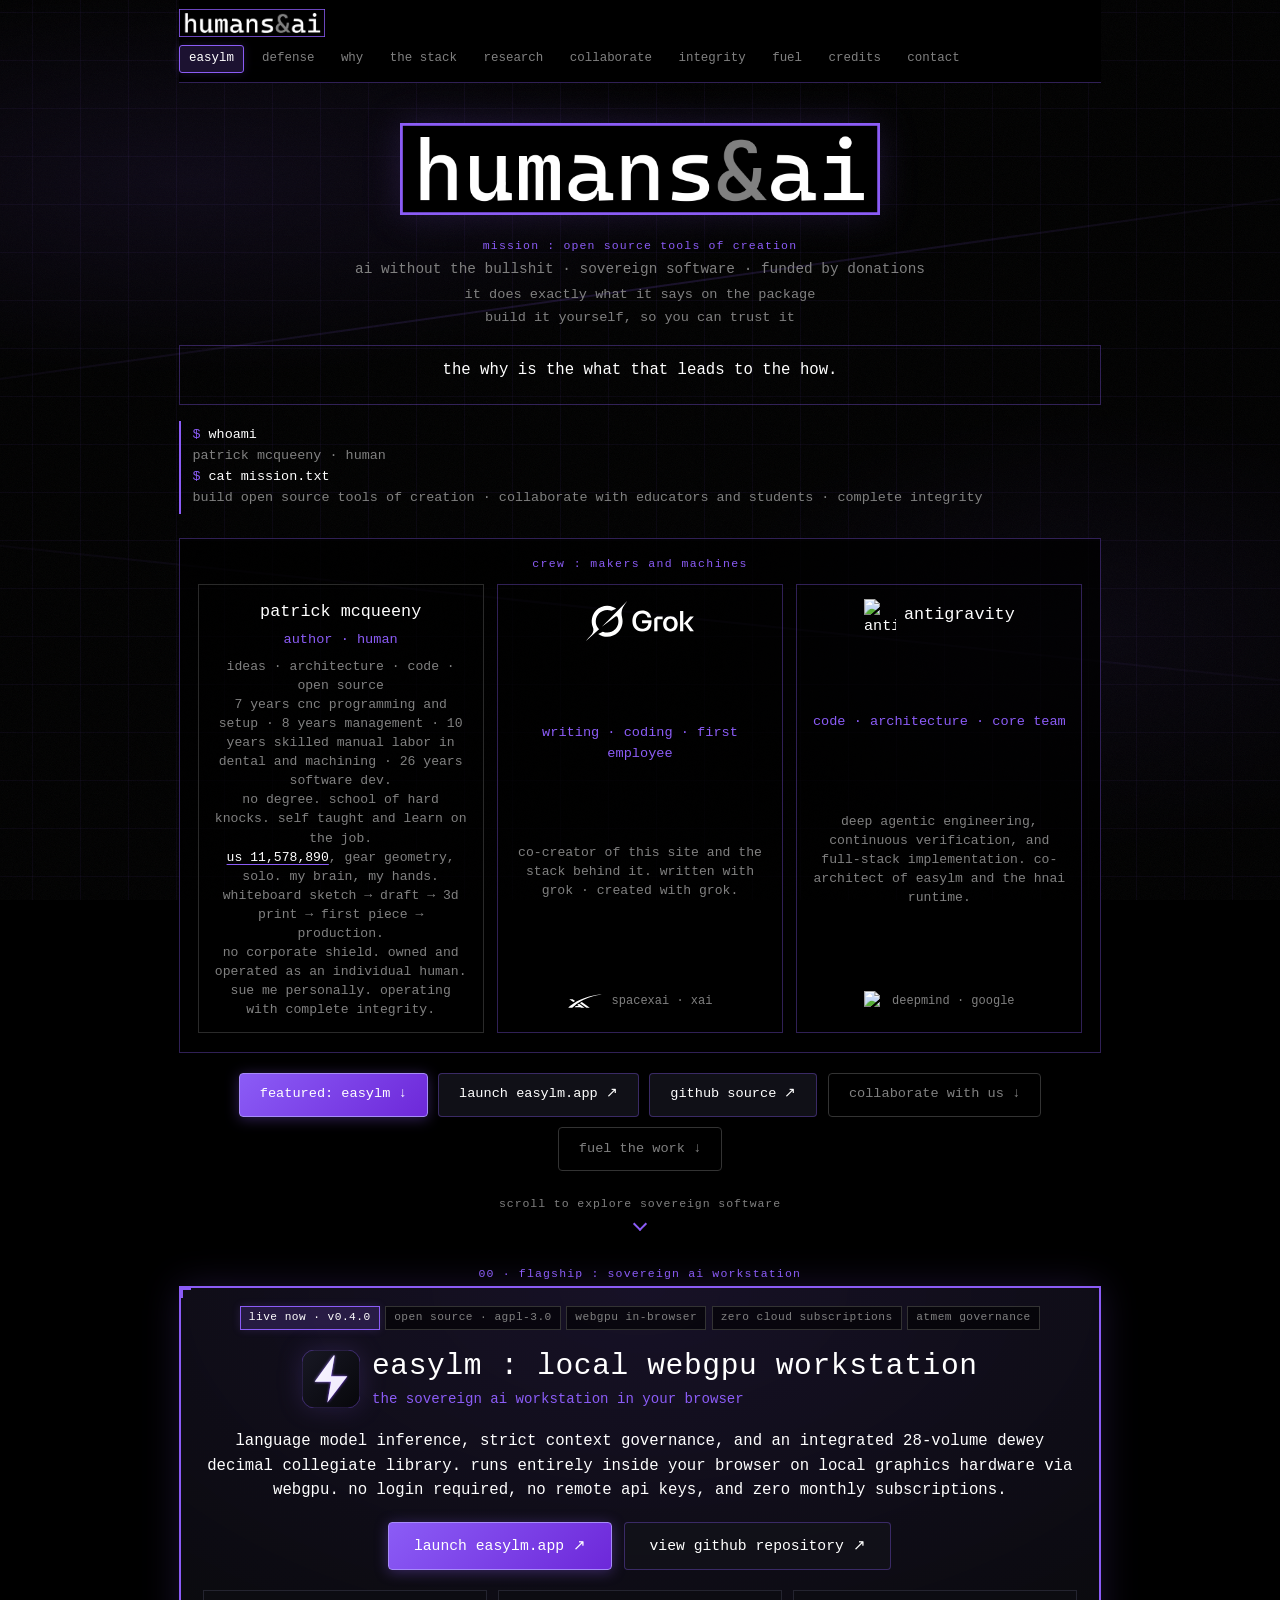
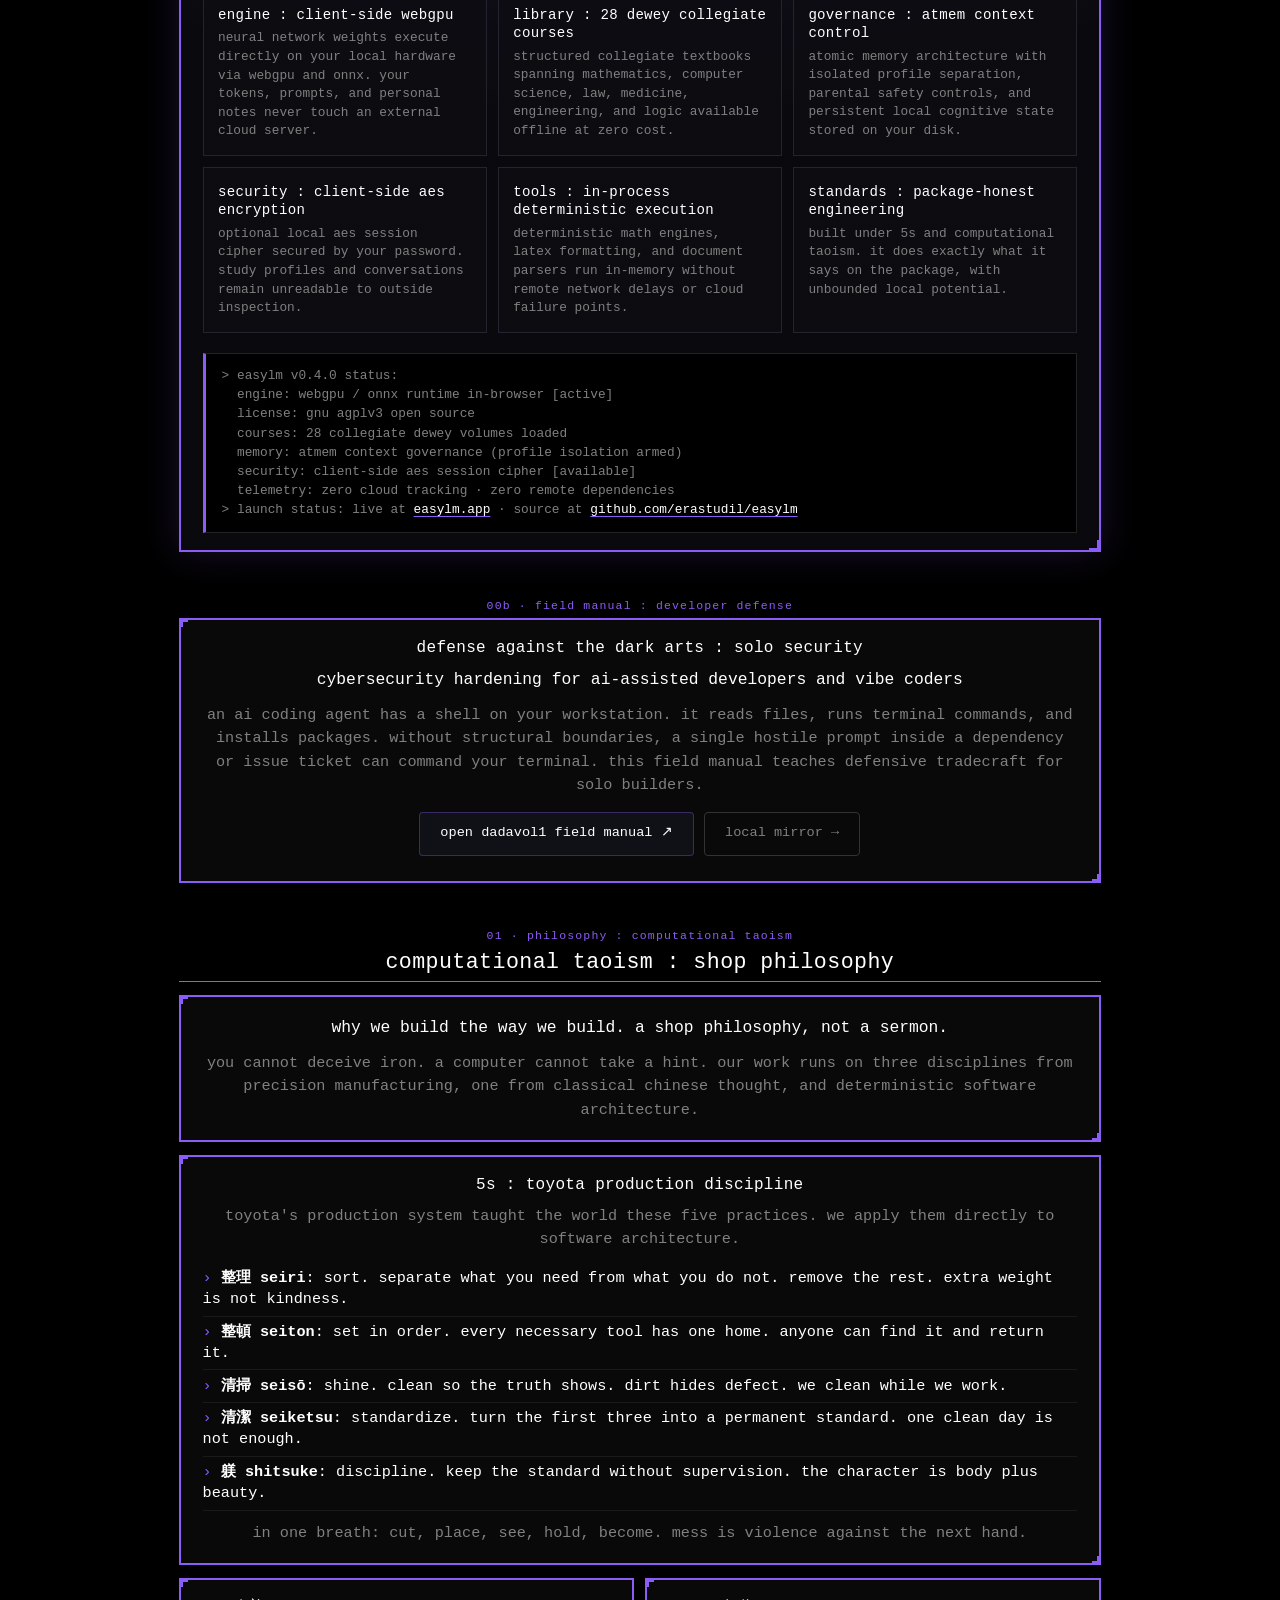
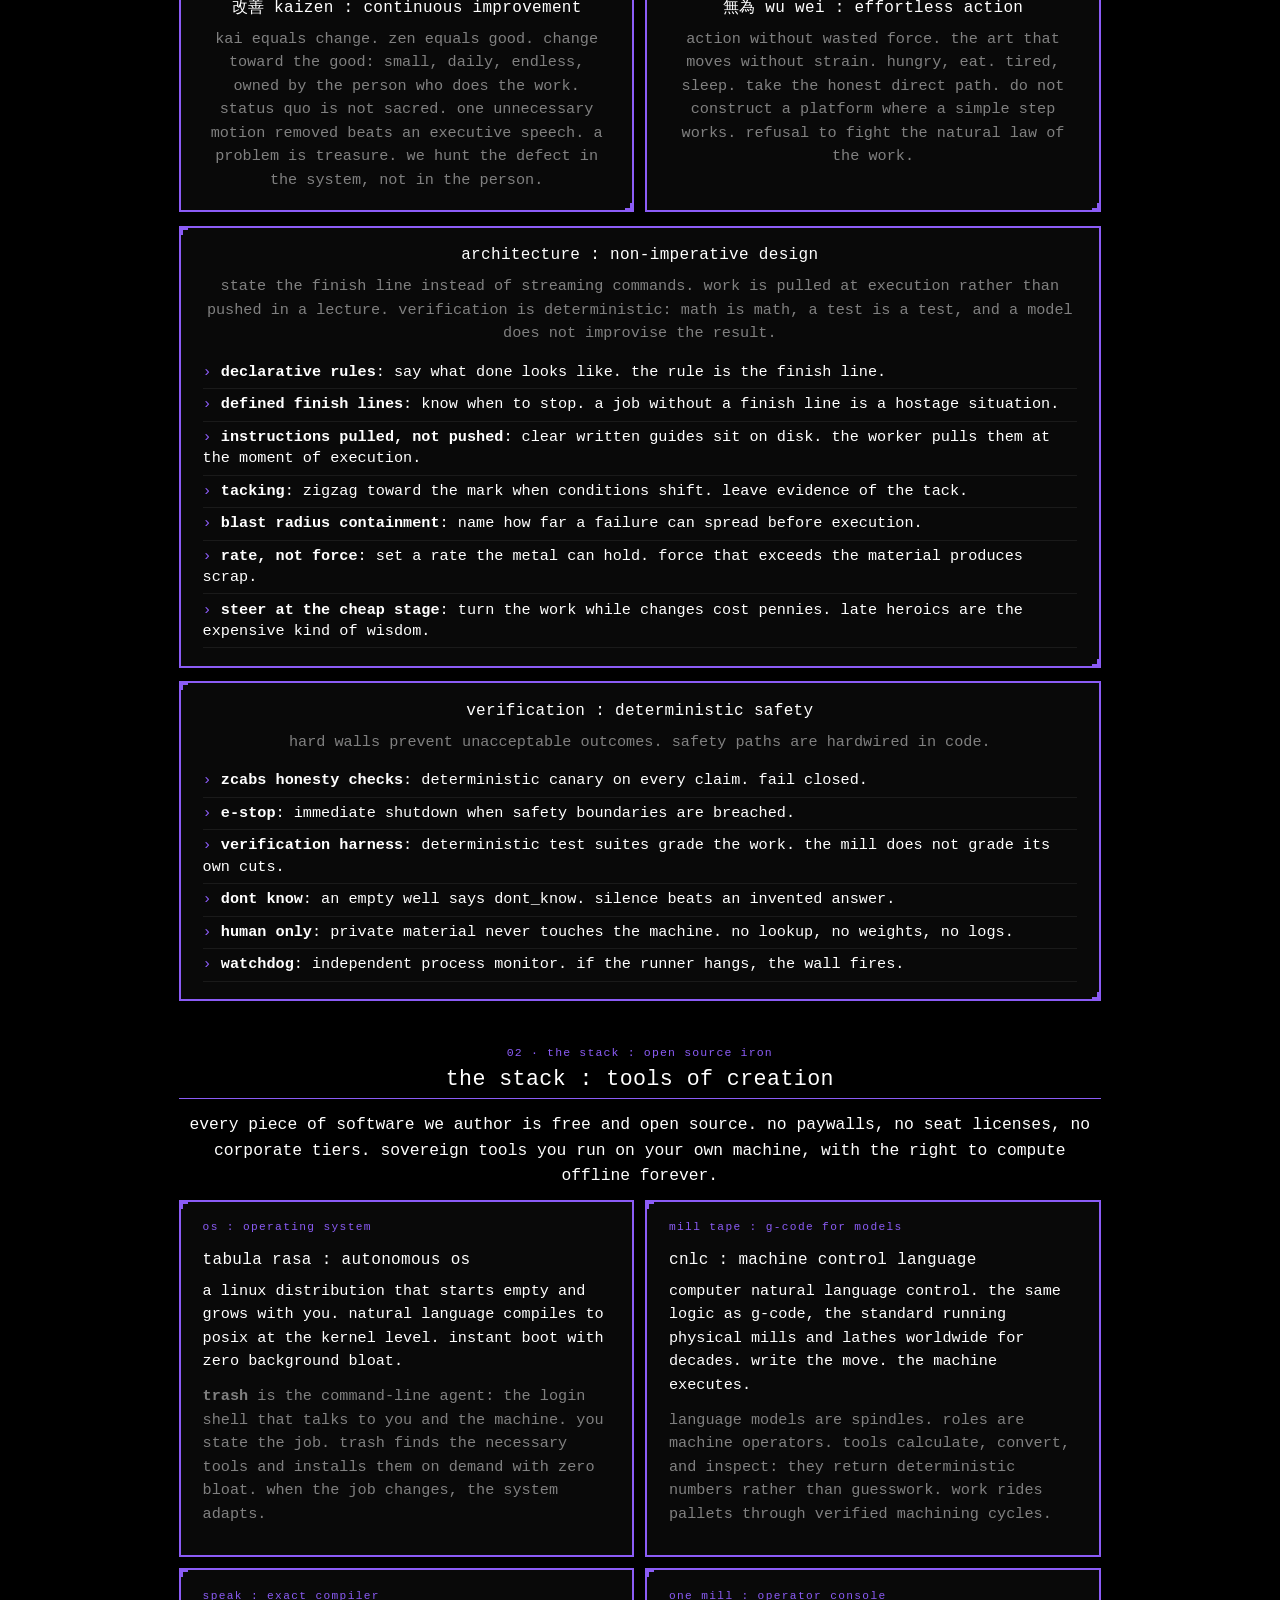
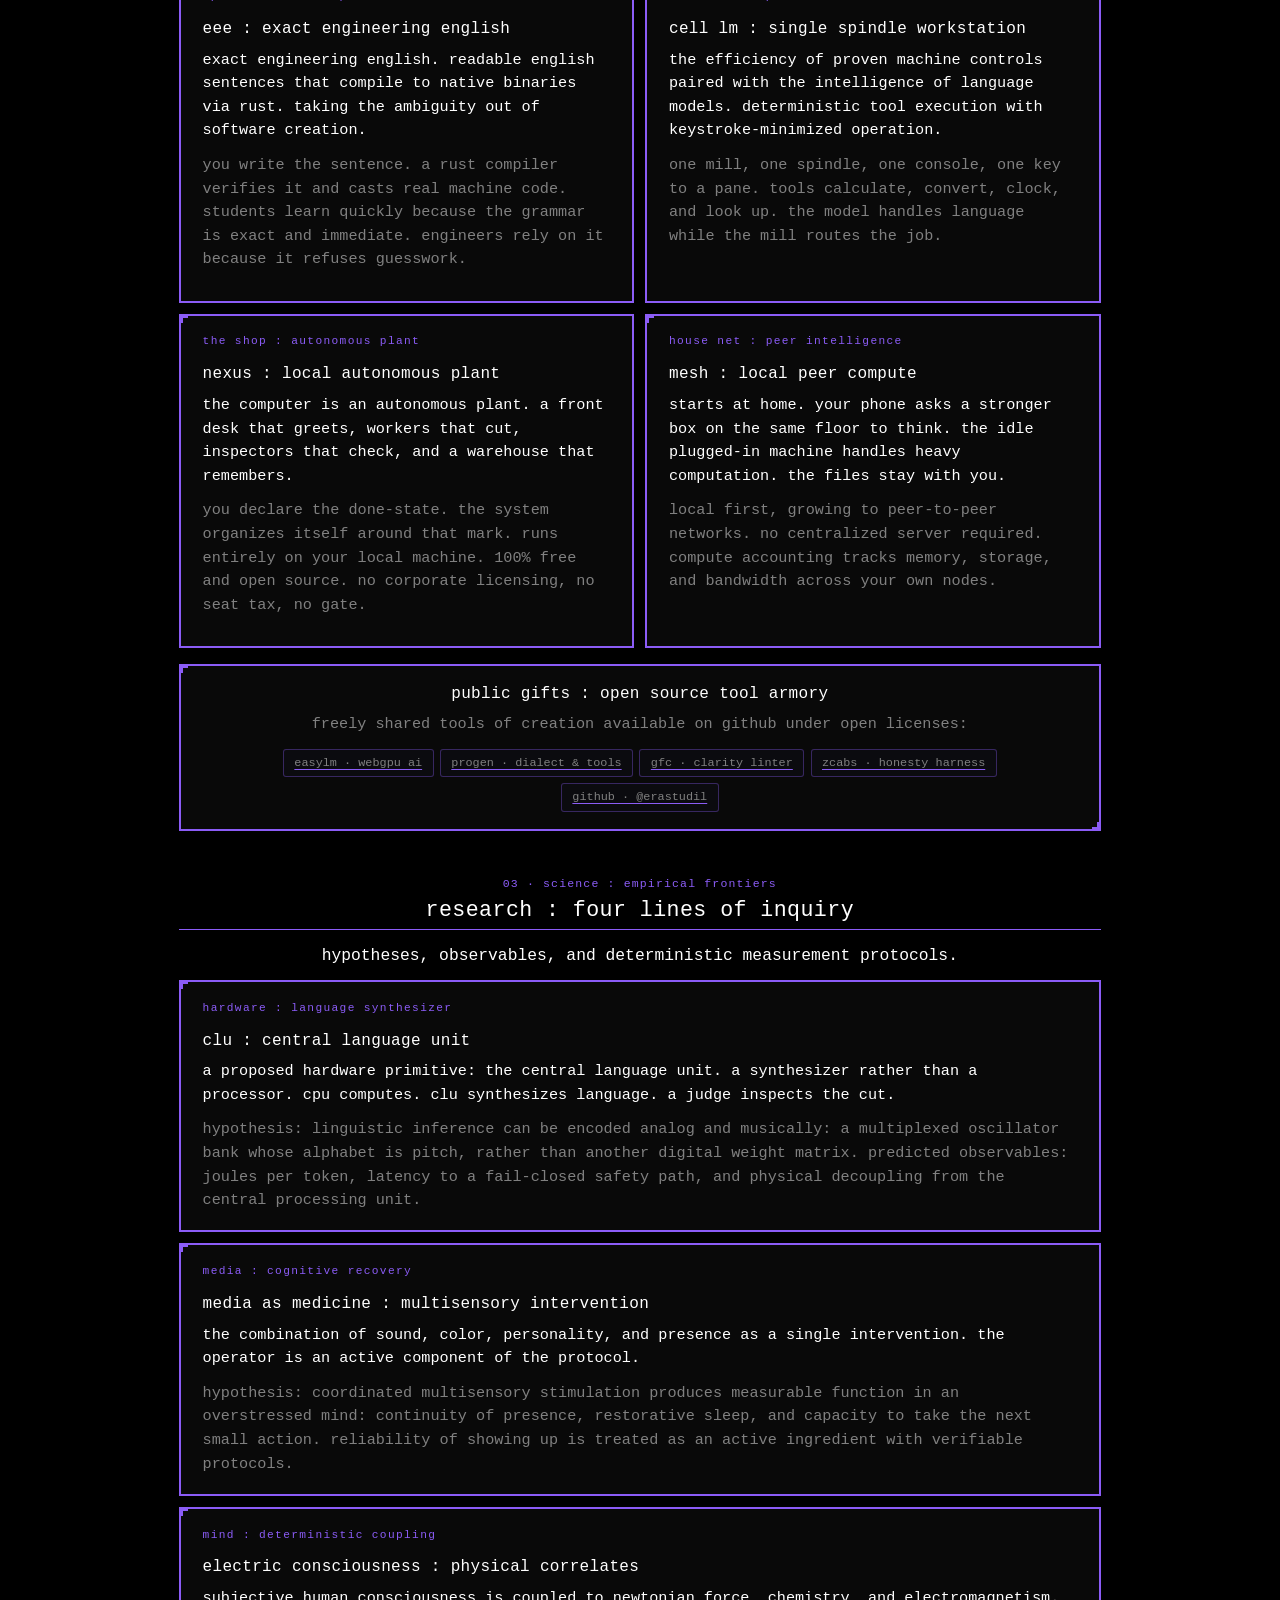
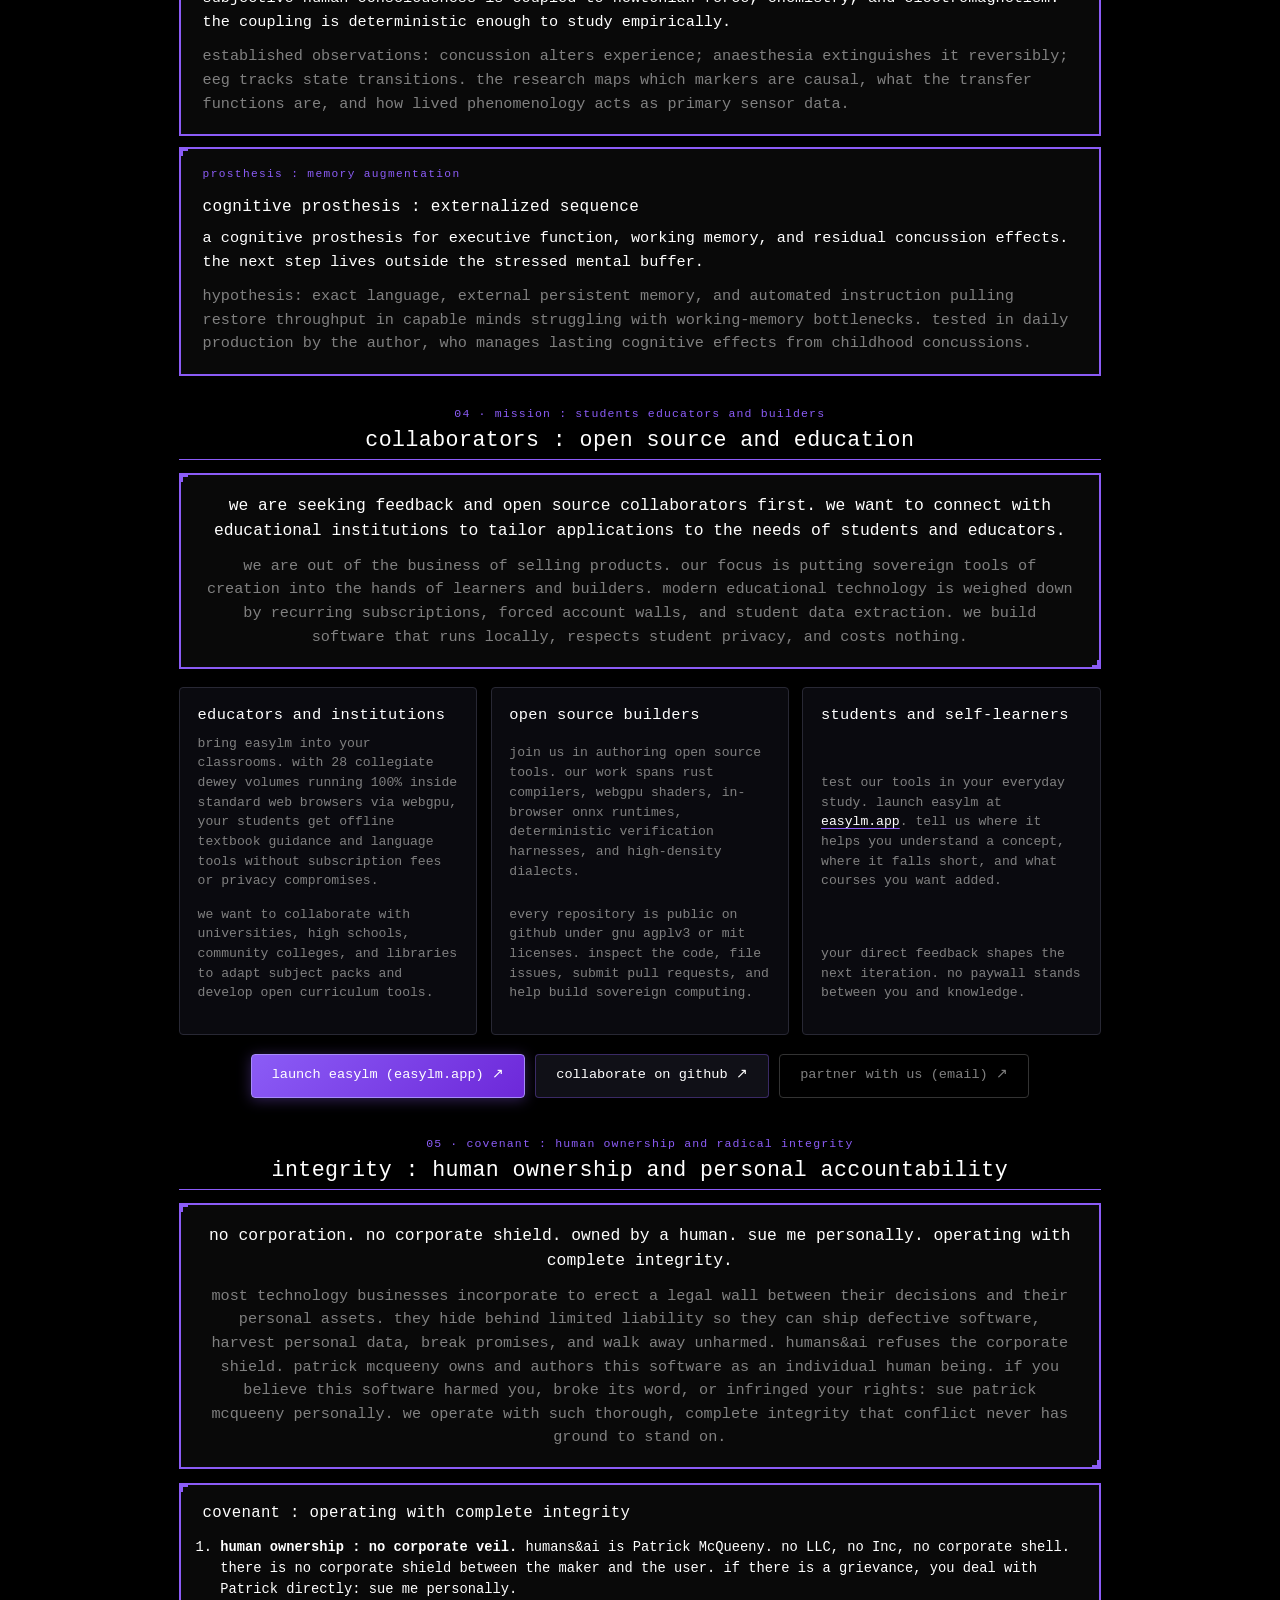
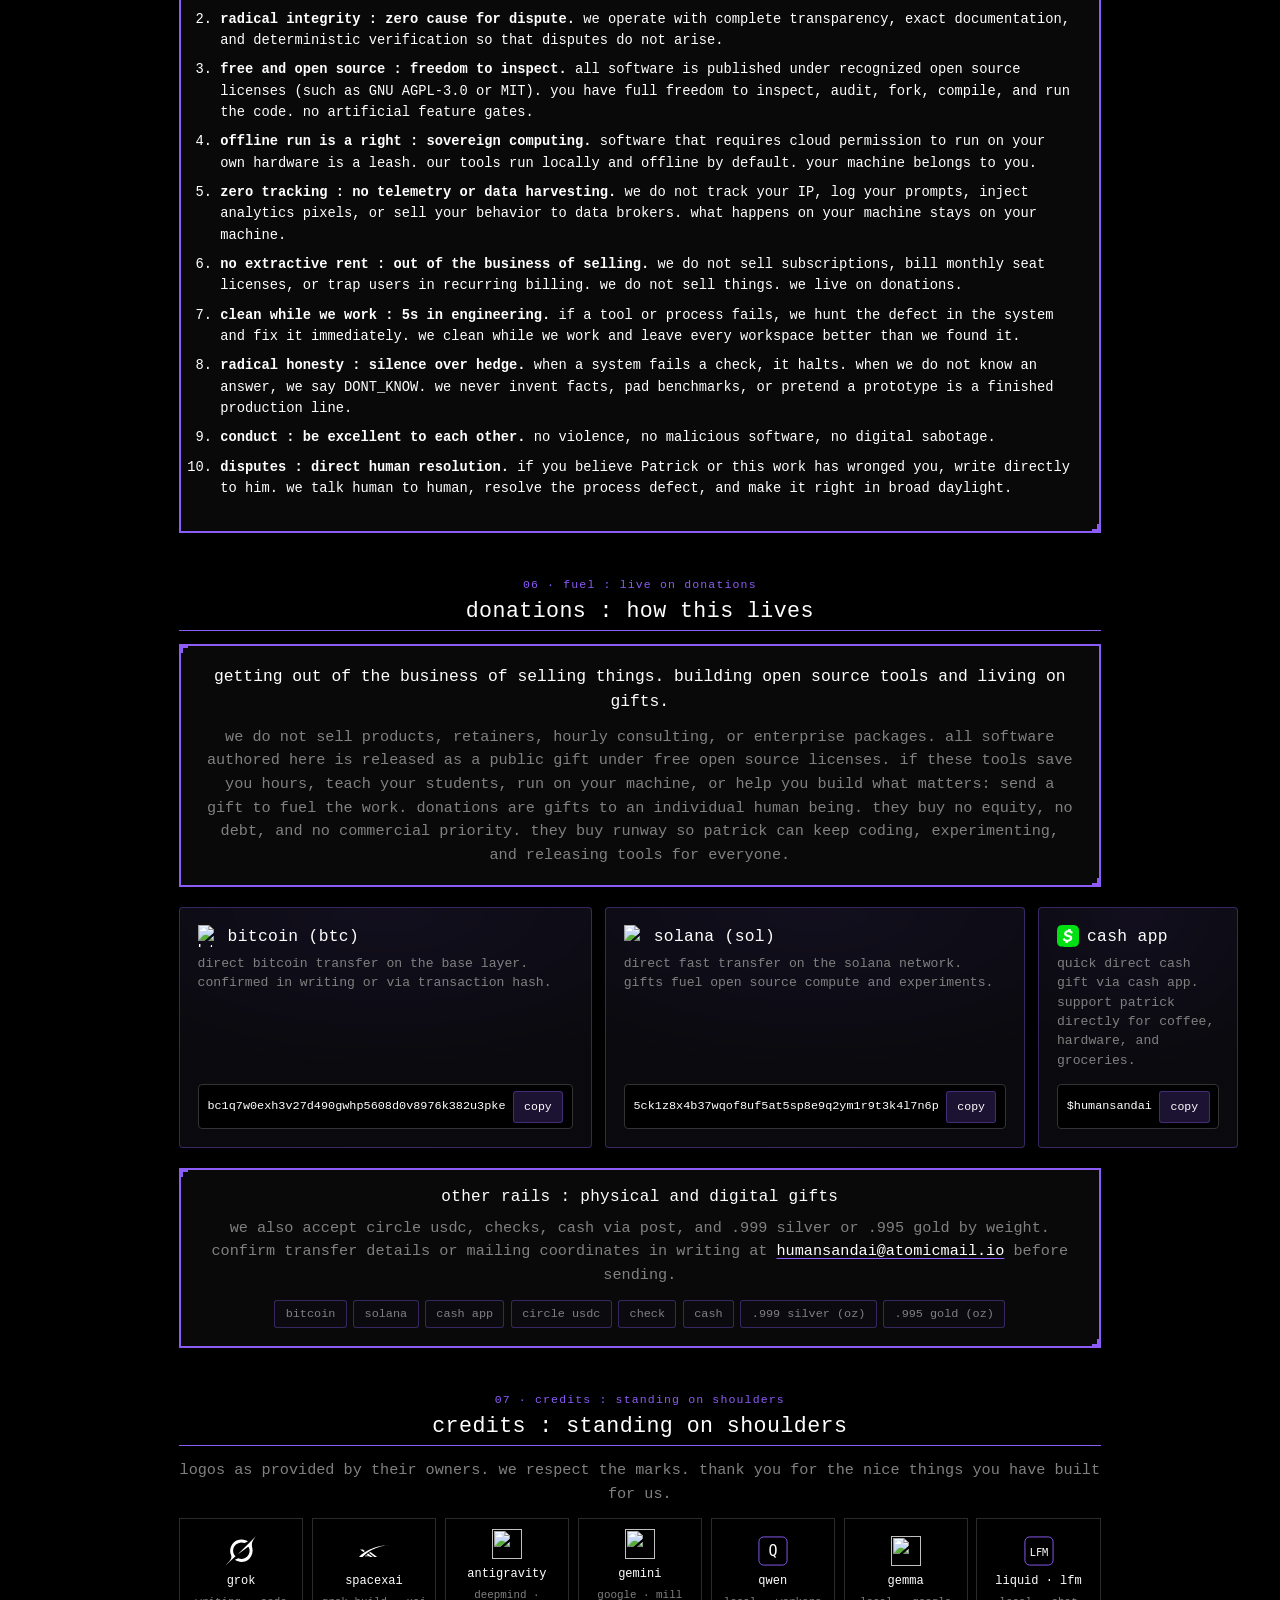
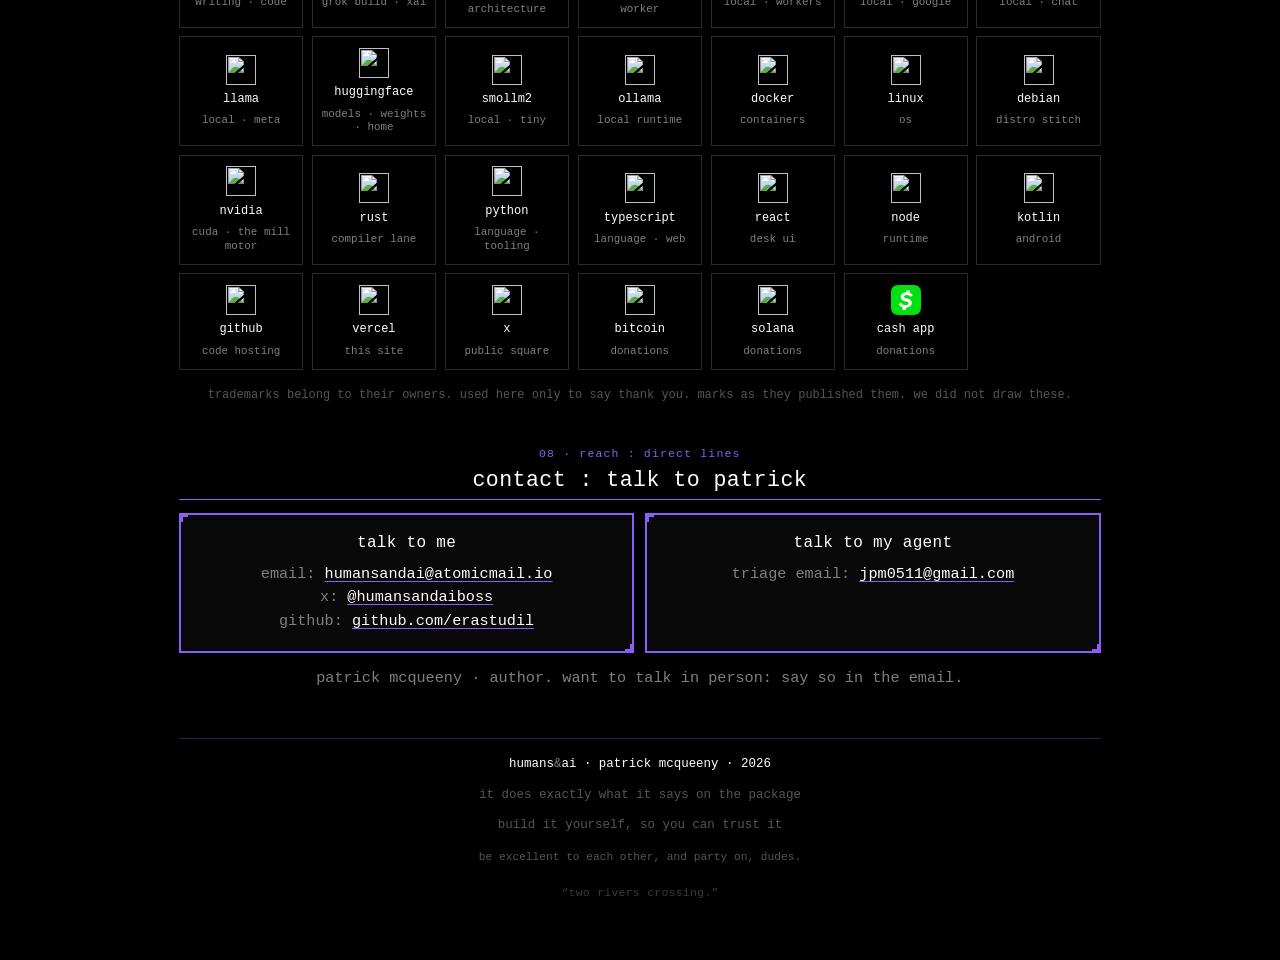
==== index.html @ b0d133d1 "feat(site): rewrite for open source mission, human ownership, easylm.app, and donations" ====
<!DOCTYPE html>
<html lang="en">
<head>
  <meta charset="utf-8" />
  <meta name="viewport" content="width=device-width, initial-scale=1" />
  <title>humans&amp;ai — computational taoism · open source software · patrick mcqueeny</title>
  <meta name="description" content="humans&amp;ai builds deterministic, open-source sovereign software. home of easylm: local in-browser webgpu ai with 28 dewey collegiate textbooks. owned by a human, funded by donations." />
  <meta name="author" content="Patrick McQueeny, humans&amp;ai" />
  <meta name="theme-color" content="#000000" />
  <link rel="canonical" href="https://humans-and-ai.vercel.app/" />

  <!-- OpenGraph / Facebook -->
  <meta property="og:type" content="website" />
  <meta property="og:url" content="https://humans-and-ai.vercel.app/" />
  <meta property="og:title" content="humans&amp;ai — computational taoism · open source software" />
  <meta property="og:description" content="Deterministic engineering, open-source software, and EasyLM: in-browser WebGPU AI with 28 Dewey textbooks. Owned by a human, funded by donations." />
  <meta property="og:image" content="https://humans-and-ai.vercel.app/assets/humans-and-ai-logo.png" />
  <meta property="og:site_name" content="humans&amp;ai" />

  <!-- Twitter Cards -->
  <meta name="twitter:card" content="summary_large_image" />
  <meta name="twitter:site" content="@humansandaiboss" />
  <meta name="twitter:creator" content="@humansandaiboss" />
  <meta name="twitter:title" content="humans&amp;ai — computational taoism · open source software" />
  <meta name="twitter:description" content="Deterministic engineering, open-source software, and EasyLM: in-browser WebGPU AI with 28 Dewey textbooks. Owned by a human, funded by donations." />
  <meta name="twitter:image" content="https://humans-and-ai.vercel.app/assets/humans-and-ai-logo.png" />

  <!-- JSON-LD Structured Data -->
  <script type="application/ld+json">
  {
    "@context": "https://schema.org",
    "@graph": [
      {
        "@type": "Person",
        "@id": "https://humans-and-ai.vercel.app/#patrick",
        "name": "Patrick McQueeny",
        "jobTitle": "Author & Software Architect",
        "url": "https://patents.google.com/patent/US11578890B2/en",
        "sameAs": [
          "https://x.com/humansandaiboss",
          "https://github.com/erastudil"
        ]
      },
      {
        "@type": "SoftwareApplication",
        "@id": "https://humans-and-ai.vercel.app/#easylm",
        "name": "EasyLM",
        "operatingSystem": "Web Browser with WebGPU support",
        "applicationCategory": "EducationalApplication",
        "license": "https://www.gnu.org/licenses/agpl-3.0.html",
        "offers": {
          "@type": "Offer",
          "price": "0",
          "priceCurrency": "USD"
        },
        "url": "https://easylm.app",
        "description": "Sovereign in-browser WebGPU AI workstation with 28 Dewey collegiate textbooks, AtMem context governance, and zero remote cloud dependencies."
      }
    ]
  }
  </script>

  <link rel="icon" href="assets/humans-and-ai-logo smaller.png" type="image/png" />
  <link rel="stylesheet" href="https://cdn.jsdelivr.net/npm/@fontsource/cascadia-code@4.2.1/index.css" />
  <link rel="stylesheet" href="styles.css" />
  <link rel="preconnect" href="https://cdn.simpleicons.org" />
</head>
<body>
  <div class="bg" aria-hidden="true">
    <div class="bg-grid" id="bg-grid"></div>
    <div class="bg-rivers"></div>
    <div class="bg-scan"></div>
    <div class="bg-noise"></div>
  </div>

  <div class="shell shell-wide">
    <nav class="nav" aria-label="primary">
      <div class="nav-inner">
        <a class="nav-brand brand" href="#top">
          <img class="brand-logo" src="assets/humans-and-ai-logo.png" alt="humans&amp;ai" width="160" height="30" />
        </a>
        <ul class="nav-links">
          <li><a href="#easylm" class="nav-highlight">easylm</a></li>
          <li><a href="https://dadavol1.vercel.app/">defense</a></li>
          <li><a href="#why">why</a></li>
          <li><a href="#work">the stack</a></li>
          <li><a href="#research">research</a></li>
          <li><a href="#collaborators">collaborate</a></li>
          <li><a href="#integrity">integrity</a></li>
          <li><a href="#donations">fuel</a></li>
          <li><a href="#credits">credits</a></li>
          <li><a href="#contact">contact</a></li>
        </ul>
      </div>
    </nav>

    <header class="hero" id="top">
      <img class="hero-logo" src="assets/humans-and-ai-logo.png" alt="humans&amp;ai" width="840" height="200" />
      <p class="section-kicker">mission : open source tools of creation</p>
      <p class="tag">ai without the bullshit · sovereign software · funded by donations</p>
      <p class="motto">it does exactly what it says on the package</p>
      <p class="motto">build it yourself, so you can trust it</p>
      <p class="hero-spine">the why is the what that leads to the how.</p>
      <p class="term">
        <span class="prompt">$</span> <span class="ok">whoami</span><br />
        patrick mcqueeny · human<br />
        <span class="prompt">$</span> <span class="ok">cat mission.txt</span><br />
        build open source tools of creation · collaborate with educators and students · complete integrity
      </p>

      <div class="crew-panel">
        <p class="crew-kicker">crew : makers and machines</p>
        <div class="crew-grid">
          <div class="crew-card">
            <p class="crew-name">patrick mcqueeny</p>
            <p class="crew-role">author · human</p>
            <p class="crew-note">
              ideas · architecture · code · open source<br />
              7 years cnc programming and setup · 8 years management · 10 years skilled manual labor in dental and machining · 26 years software dev.<br />
              no degree. school of hard knocks. self taught and learn on the job.<br />
              <a href="https://patents.google.com/patent/US11578890B2/en" target="_blank" rel="noopener noreferrer">us 11,578,890</a>, gear geometry, solo. my brain, my hands.<br />
              whiteboard sketch → draft → 3d print → first piece → production.<br />
              no corporate shield. owned and operated as an individual human. sue me personally. operating with complete integrity.
            </p>
          </div>
          <div class="crew-card crew-grok">
            <a class="crew-brand" href="https://x.ai" target="_blank" rel="noopener noreferrer" title="Grok by xAI">
              <img src="assets/brand/xai/Grok_Full_Logomark_Light.svg" alt="Grok" class="crew-grok-logo" width="200" height="78" />
            </a>
            <p class="crew-role">writing · coding · first employee</p>
            <p class="crew-note">
              co-creator of this site and the stack behind it.
              written with grok · created with grok.
            </p>
            <a class="crew-brand crew-spacexai" href="https://x.ai" target="_blank" rel="noopener noreferrer" title="SpaceXAI / xAI">
              <img src="assets/brand/xai/spacexai-symbol-white.svg" alt="SpaceXAI" class="crew-spacexai-mark" width="40" height="40" />
              <span class="crew-spacexai-label">spacexai · xai</span>
            </a>
          </div>
          <div class="crew-card crew-agy">
            <a class="crew-brand" href="https://deepmind.google" target="_blank" rel="noopener noreferrer" title="Antigravity by Google DeepMind">
              <img src="https://cdn.simpleicons.org/googlegemini/8E75B2" alt="Antigravity" class="crew-agy-mark" width="32" height="32" />
              <span class="crew-agy-name">antigravity</span>
            </a>
            <p class="crew-role">code · architecture · core team</p>
            <p class="crew-note">
              deep agentic engineering, continuous verification, and full-stack implementation.
              co-architect of easylm and the hnai runtime.
            </p>
            <a class="crew-brand crew-deepmind" href="https://deepmind.google" target="_blank" rel="noopener noreferrer" title="Google DeepMind">
              <img src="https://cdn.simpleicons.org/google/ffffff" alt="Google" width="20" height="20" />
              <span class="crew-spacexai-label">deepmind · google</span>
            </a>
          </div>
        </div>
      </div>

      <div class="hero-actions">
        <a href="#easylm" class="btn btn-primary">Featured: EasyLM ↓</a>
        <a href="https://easylm.app" target="_blank" rel="noopener noreferrer" class="btn btn-secondary">Launch easylm.app ↗</a>
        <a href="https://github.com/erastudil" target="_blank" rel="noopener noreferrer" class="btn btn-secondary">GitHub Source ↗</a>
        <a href="#collaborators" class="btn btn-ghost">Collaborate With Us ↓</a>
        <a href="#donations" class="btn btn-ghost">Fuel The Work ↓</a>
      </div>

      <a href="#easylm" class="hero-scroll-cue" aria-label="scroll to explore">
        <span>scroll to explore sovereign software</span>
        <div class="chevron"></div>
      </a>
    </header>

    <!-- EASYLM: FLAGSHIP LIVE APPLICATION -->
    <section id="easylm" class="easylm-showcase reveal in">
      <p class="section-kicker">00 · flagship : sovereign ai workstation</p>
      <div class="easylm-card">
        <div class="easylm-badges">
          <span class="badge badge-violet">Live Now · v0.4.0</span>
          <span class="badge">Open Source · AGPL-3.0</span>
          <span class="badge">WebGPU In-Browser</span>
          <span class="badge">Zero Cloud Subscriptions</span>
          <span class="badge">AtMem Governance</span>
        </div>

        <div class="easylm-header">
          <img src="assets/easylm-icon.svg" alt="EasyLM" width="58" height="58" class="easylm-icon" />
          <div>
            <h2>easylm : local webgpu workstation</h2>
            <p class="easylm-tagline">the sovereign ai workstation in your browser</p>
          </div>
        </div>

        <p class="lead easylm-lead">
          language model inference, strict context governance, and an integrated 28-volume dewey decimal collegiate library. runs entirely inside your browser on local graphics hardware via webgpu. no login required, no remote api keys, and zero monthly subscriptions.
        </p>

        <div class="easylm-cta-group">
          <a href="https://easylm.app" target="_blank" rel="noopener noreferrer" class="btn btn-primary btn-large">
            Launch easylm.app ↗
          </a>
          <a href="https://github.com/erastudil/easylm" target="_blank" rel="noopener noreferrer" class="btn btn-secondary btn-large">
            View GitHub Repository ↗
          </a>
        </div>

        <div class="easylm-features">
          <div class="feature-box">
            <h4>engine : client-side webgpu</h4>
            <p>neural network weights execute directly on your local hardware via webgpu and onnx. your tokens, prompts, and personal notes never touch an external cloud server.</p>
          </div>
          <div class="feature-box">
            <h4>library : 28 dewey collegiate courses</h4>
            <p>structured collegiate textbooks spanning mathematics, computer science, law, medicine, engineering, and logic available offline at zero cost.</p>
          </div>
          <div class="feature-box">
            <h4>governance : atmem context control</h4>
            <p>atomic memory architecture with isolated profile separation, parental safety controls, and persistent local cognitive state stored on your disk.</p>
          </div>
          <div class="feature-box">
            <h4>security : client-side aes encryption</h4>
            <p>optional local aes session cipher secured by your password. study profiles and conversations remain unreadable to outside inspection.</p>
          </div>
          <div class="feature-box">
            <h4>tools : in-process deterministic execution</h4>
            <p>deterministic math engines, latex formatting, and document parsers run in-memory without remote network delays or cloud failure points.</p>
          </div>
          <div class="feature-box">
            <h4>standards : package-honest engineering</h4>
            <p>built under 5s and computational taoism. it does exactly what it says on the package, with unbounded local potential.</p>
          </div>
        </div>

        <div class="easylm-term">
          <code>
            <span class="ok">> easylm v0.4.0 status:</span><br />
            &nbsp;&nbsp;engine: webgpu / onnx runtime in-browser [active]<br />
            &nbsp;&nbsp;license: gnu agplv3 open source<br />
            &nbsp;&nbsp;courses: 28 collegiate dewey volumes loaded<br />
            &nbsp;&nbsp;memory: atmem context governance (profile isolation armed)<br />
            &nbsp;&nbsp;security: client-side aes session cipher [available]<br />
            &nbsp;&nbsp;telemetry: zero cloud tracking · zero remote dependencies<br />
            <span class="ok">> launch status:</span> live at <a href="https://easylm.app" target="_blank" rel="noopener noreferrer">easylm.app</a> · source at <a href="https://github.com/erastudil/easylm" target="_blank" rel="noopener noreferrer">github.com/erastudil/easylm</a>
          </code>
        </div>
      </div>
    </section>

    <!-- DADAVOL1: DEFENSE -->
    <section id="datda" class="reveal">
      <p class="section-kicker">00b · field manual : developer defense</p>
      <div class="panel">
        <h3 class="mt-0">defense against the dark arts : solo security</h3>
        <p class="lead">cybersecurity hardening for ai-assisted developers and vibe coders</p>
        <p class="muted">
          an ai coding agent has a shell on your workstation. it reads files, runs terminal commands, and installs packages. without structural boundaries, a single hostile prompt inside a dependency or issue ticket can command your terminal. this field manual teaches defensive tradecraft for solo builders.
        </p>
        <div class="hero-actions" style="margin-top:0.85rem">
          <a href="https://dadavol1.vercel.app/" class="btn btn-secondary">Open dadavol1 Field Manual ↗</a>
          <a href="dadavol1/" class="btn btn-ghost">Local Mirror →</a>
        </div>
      </div>
    </section>

    <!-- WHY -->
    <section id="why" class="reveal">
      <p class="section-kicker">01 · philosophy : computational taoism</p>
      <h2>computational taoism : shop philosophy</h2>
      <div class="panel">
        <p class="lead">why we build the way we build. a shop philosophy, not a sermon.</p>
        <p class="muted" style="margin-bottom:0">
          you cannot deceive iron. a computer cannot take a hint.
          our work runs on three disciplines from precision manufacturing, one from classical chinese thought, and deterministic software architecture.
        </p>
      </div>

      <div class="panel">
        <h3 class="mt-0">5s : toyota production discipline</h3>
        <p class="muted">
          toyota's production system taught the world these five practices. we apply them directly to software architecture.
        </p>
        <ul class="list-clean">
          <li><strong>整理 seiri</strong>: sort. separate what you need from what you do not. remove the rest. extra weight is not kindness.</li>
          <li><strong>整頓 seiton</strong>: set in order. every necessary tool has one home. anyone can find it and return it.</li>
          <li><strong>清掃 seisō</strong>: shine. clean so the truth shows. dirt hides defect. we clean while we work.</li>
          <li><strong>清潔 seiketsu</strong>: standardize. turn the first three into a permanent standard. one clean day is not enough.</li>
          <li><strong>躾 shitsuke</strong>: discipline. keep the standard without supervision. the character is body plus beauty.</li>
        </ul>
        <p class="muted" style="margin:0.7rem 0 0">
          in one breath: cut, place, see, hold, become. mess is violence against the next hand.
        </p>
      </div>

      <div class="grid-2">
        <div class="panel">
          <h3 class="mt-0">改善 kaizen : continuous improvement</h3>
          <p class="muted" style="margin:0">
            kai equals change. zen equals good.
            change toward the good: small, daily, endless, owned by the person who does the work.
            status quo is not sacred. one unnecessary motion removed beats an executive speech.
            a problem is treasure. we hunt the defect in the system, not in the person.
          </p>
        </div>
        <div class="panel">
          <h3 class="mt-0">無為 wu wei : effortless action</h3>
          <p class="muted" style="margin:0">
            action without wasted force. the art that moves without strain.
            hungry, eat. tired, sleep. take the honest direct path.
            do not construct a platform where a simple step works.
            refusal to fight the natural law of the work.
          </p>
        </div>
      </div>

      <div class="panel">
        <h3 class="mt-0">architecture : non-imperative design</h3>
        <p class="muted">
          state the finish line instead of streaming commands.
          work is pulled at execution rather than pushed in a lecture. verification is deterministic: math is math, a test is a test, and a model does not improvise the result.
        </p>
        <ul class="list-clean">
          <li><strong>declarative rules</strong>: say what done looks like. the rule is the finish line.</li>
          <li><strong>defined finish lines</strong>: know when to stop. a job without a finish line is a hostage situation.</li>
          <li><strong>instructions pulled, not pushed</strong>: clear written guides sit on disk. the worker pulls them at the moment of execution.</li>
          <li><strong>tacking</strong>: zigzag toward the mark when conditions shift. leave evidence of the tack.</li>
          <li><strong>blast radius containment</strong>: name how far a failure can spread before execution.</li>
          <li><strong>rate, not force</strong>: set a rate the metal can hold. force that exceeds the material produces scrap.</li>
          <li><strong>steer at the cheap stage</strong>: turn the work while changes cost pennies. late heroics are the expensive kind of wisdom.</li>
        </ul>
      </div>

      <div class="panel">
        <h3 class="mt-0">verification : deterministic safety</h3>
        <p class="muted">
          hard walls prevent unacceptable outcomes. safety paths are hardwired in code.
        </p>
        <ul class="list-clean">
          <li><strong>zcabs honesty checks</strong>: deterministic canary on every claim. fail closed.</li>
          <li><strong>e-stop</strong>: immediate shutdown when safety boundaries are breached.</li>
          <li><strong>verification harness</strong>: deterministic test suites grade the work. the mill does not grade its own cuts.</li>
          <li><strong>dont know</strong>: an empty well says DONT_KNOW. silence beats an invented answer.</li>
          <li><strong>human only</strong>: private material never touches the machine. no lookup, no weights, no logs.</li>
          <li><strong>watchdog</strong>: independent process monitor. if the runner hangs, the wall fires.</li>
        </ul>
      </div>
    </section>

    <!-- WHAT -->
    <section id="work" class="reveal">
      <p class="section-kicker">02 · the stack : open source iron</p>
      <h2>the stack : tools of creation</h2>
      <p class="lead">every piece of software we author is free and open source. no paywalls, no seat licenses, no corporate tiers. sovereign tools you run on your own machine, with the right to compute offline forever.</p>

      <div class="work-grid">
        <article class="work-card" id="tr">
          <p class="work-kicker">os : operating system</p>
          <h3>tabula rasa : autonomous os</h3>
          <p>
            a linux distribution that starts empty and grows with you.
            natural language compiles to posix at the kernel level.
            instant boot with zero background bloat.
          </p>
          <p class="muted">
            <strong>trash</strong> is the command-line agent: the login shell that talks to you and the machine.
            you state the job. trash finds the necessary tools and installs them on demand with zero bloat.
            when the job changes, the system adapts.
          </p>
        </article>

        <article class="work-card" id="cnlc">
          <p class="work-kicker">mill tape : g-code for models</p>
          <h3>cnlc : machine control language</h3>
          <p>
            computer natural language control.
            the same logic as g-code, the standard running physical mills and lathes worldwide for decades.
            write the move. the machine executes.
          </p>
          <p class="muted">
            language models are spindles. roles are machine operators. tools calculate, convert, and inspect: they return deterministic numbers rather than guesswork.
            work rides pallets through verified machining cycles.
          </p>
        </article>

        <article class="work-card" id="eee">
          <p class="work-kicker">speak : exact compiler</p>
          <h3>eee : exact engineering english</h3>
          <p>
            exact engineering english.
            readable english sentences that compile to native binaries via rust.
            taking the ambiguity out of software creation.
          </p>
          <p class="muted">
            you write the sentence. a rust compiler verifies it and casts real machine code.
            students learn quickly because the grammar is exact and immediate.
            engineers rely on it because it refuses guesswork.
          </p>
        </article>

        <article class="work-card" id="celllm">
          <p class="work-kicker">one mill : operator console</p>
          <h3>cell lm : single spindle workstation</h3>
          <p>
            the efficiency of proven machine controls paired with the intelligence of language models.
            deterministic tool execution with keystroke-minimized operation.
          </p>
          <p class="muted">
            one mill, one spindle, one console, one key to a pane.
            tools calculate, convert, clock, and look up.
            the model handles language while the mill routes the job.
          </p>
        </article>

        <article class="work-card" id="nexus">
          <p class="work-kicker">the shop : autonomous plant</p>
          <h3>nexus : local autonomous plant</h3>
          <p>
            the computer is an autonomous plant.
            a front desk that greets, workers that cut, inspectors that check, and a warehouse that remembers.
          </p>
          <p class="muted">
            you declare the done-state. the system organizes itself around that mark.
            runs entirely on your local machine. 100% free and open source. no corporate licensing, no seat tax, no gate.
          </p>
        </article>

        <article class="work-card" id="mesh">
          <p class="work-kicker">house net : peer intelligence</p>
          <h3>mesh : local peer compute</h3>
          <p>
            starts at home. your phone asks a stronger box on the same floor to think.
            the idle plugged-in machine handles heavy computation. the files stay with you.
          </p>
          <p class="muted">
            local first, growing to peer-to-peer networks.
            no centralized server required. compute accounting tracks memory, storage, and bandwidth across your own nodes.
          </p>
        </article>
      </div>

      <div class="panel" style="margin-top:1rem">
        <h3 class="mt-0">public gifts : open source tool armory</h3>
        <p class="muted">freely shared tools of creation available on github under open licenses:</p>
        <div class="pill-row">
          <a class="pill" href="https://github.com/erastudil/easylm" target="_blank" rel="noopener noreferrer">easylm · webgpu ai</a>
          <a class="pill" href="https://github.com/erastudil/progen" target="_blank" rel="noopener noreferrer">progen · dialect &amp; tools</a>
          <a class="pill" href="https://github.com/erastudil/gfc" target="_blank" rel="noopener noreferrer">gfc · clarity linter</a>
          <a class="pill" href="https://github.com/erastudil/zcabs" target="_blank" rel="noopener noreferrer">zcabs · honesty harness</a>
          <a class="pill" href="https://github.com/erastudil" target="_blank" rel="noopener noreferrer">github · @erastudil</a>
        </div>
      </div>
    </section>

    <!-- RESEARCH -->
    <section id="research" class="reveal">
      <p class="section-kicker">03 · science : empirical frontiers</p>
      <h2>research : four lines of inquiry</h2>
      <p class="lead">hypotheses, observables, and deterministic measurement protocols.</p>
      <div class="research-grid">
        <article class="work-card" id="clu">
          <p class="work-kicker">hardware : language synthesizer</p>
          <h3>clu : central language unit</h3>
          <p>
            a proposed hardware primitive: the central language unit.
            a synthesizer rather than a processor.
            cpu computes. clu synthesizes language. a judge inspects the cut.
          </p>
          <p class="muted" style="margin-bottom:0">
            hypothesis: linguistic inference can be encoded analog and musically: a multiplexed oscillator bank whose alphabet is pitch, rather than another digital weight matrix.
            predicted observables: joules per token, latency to a fail-closed safety path, and physical decoupling from the central processing unit.
          </p>
        </article>
        <article class="work-card">
          <p class="work-kicker">media : cognitive recovery</p>
          <h3>media as medicine : multisensory intervention</h3>
          <p>
            the combination of sound, color, personality, and presence as a single intervention.
            the operator is an active component of the protocol.
          </p>
          <p class="muted" style="margin-bottom:0">
            hypothesis: coordinated multisensory stimulation produces measurable function in an overstressed mind: continuity of presence, restorative sleep, and capacity to take the next small action.
            reliability of showing up is treated as an active ingredient with verifiable protocols.
          </p>
        </article>
        <article class="work-card">
          <p class="work-kicker">mind : deterministic coupling</p>
          <h3>electric consciousness : physical correlates</h3>
          <p>
            subjective human consciousness is coupled to newtonian force, chemistry, and electromagnetism.
            the coupling is deterministic enough to study empirically.
          </p>
          <p class="muted" style="margin-bottom:0">
            established observations: concussion alters experience; anaesthesia extinguishes it reversibly; eeg tracks state transitions.
            the research maps which markers are causal, what the transfer functions are, and how lived phenomenology acts as primary sensor data.
          </p>
        </article>
        <article class="work-card">
          <p class="work-kicker">prosthesis : memory augmentation</p>
          <h3>cognitive prosthesis : externalized sequence</h3>
          <p>
            a cognitive prosthesis for executive function, working memory, and residual concussion effects.
            the next step lives outside the stressed mental buffer.
          </p>
          <p class="muted" style="margin-bottom:0">
            hypothesis: exact language, external persistent memory, and automated instruction pulling restore throughput in capable minds struggling with working-memory bottlenecks.
            tested in daily production by the author, who manages lasting cognitive effects from childhood concussions.
          </p>
        </article>
      </div>
    </section>

    <!-- COLLABORATORS & EDUCATION -->
    <section id="collaborators" class="reveal">
      <p class="section-kicker">04 · mission : students educators and builders</p>
      <h2>collaborators : open source and education</h2>
      <div class="panel">
        <p class="lead">we are seeking feedback and open source collaborators first. we want to connect with educational institutions to tailor applications to the needs of students and educators.</p>
        <p class="muted" style="margin-bottom:0">
          we are out of the business of selling products. our focus is putting sovereign tools of creation into the hands of learners and builders. modern educational technology is weighed down by recurring subscriptions, forced account walls, and student data extraction. we build software that runs locally, respects student privacy, and costs nothing.
        </p>
      </div>

      <div class="collab-grid">
        <div class="collab-card">
          <h3>educators and institutions</h3>
          <p>
            bring EasyLM into your classrooms. with 28 collegiate Dewey volumes running 100% inside standard web browsers via WebGPU, your students get offline textbook guidance and language tools without subscription fees or privacy compromises.
          </p>
          <p class="muted">
            we want to collaborate with universities, high schools, community colleges, and libraries to adapt subject packs and develop open curriculum tools.
          </p>
        </div>
        <div class="collab-card">
          <h3>open source builders</h3>
          <p>
            join us in authoring open source tools. our work spans Rust compilers, WebGPU shaders, in-browser ONNX runtimes, deterministic verification harnesses, and high-density dialects.
          </p>
          <p class="muted">
            every repository is public on GitHub under GNU AGPLv3 or MIT licenses. inspect the code, file issues, submit pull requests, and help build sovereign computing.
          </p>
        </div>
        <div class="collab-card">
          <h3>students and self-learners</h3>
          <p>
            test our tools in your everyday study. launch EasyLM at <a href="https://easylm.app" target="_blank" rel="noopener noreferrer">easylm.app</a>. tell us where it helps you understand a concept, where it falls short, and what courses you want added.
          </p>
          <p class="muted">
            your direct feedback shapes the next iteration. no paywall stands between you and knowledge.
          </p>
        </div>
      </div>

      <div class="hero-actions" style="margin-top:1.1rem">
        <a href="https://easylm.app" target="_blank" rel="noopener noreferrer" class="btn btn-primary">Launch EasyLM (easylm.app) ↗</a>
        <a href="https://github.com/erastudil" target="_blank" rel="noopener noreferrer" class="btn btn-secondary">Collaborate on GitHub ↗</a>
        <a href="mailto:humansandai@atomicmail.io?subject=Educational%20Collaboration" class="btn btn-ghost">Partner With Us (Email) ↗</a>
      </div>
    </section>

    <!-- INTEGRITY -->
    <section id="integrity" class="reveal">
      <p class="section-kicker">05 · covenant : human ownership and radical integrity</p>
      <h2>integrity : human ownership and personal accountability</h2>
      <div class="panel">
        <p class="lead">no corporation. no corporate shield. owned by a human. sue me personally. operating with complete integrity.</p>
        <p class="muted" style="margin-bottom:0">
          most technology businesses incorporate to erect a legal wall between their decisions and their personal assets. they hide behind limited liability so they can ship defective software, harvest personal data, break promises, and walk away unharmed.
          humans&amp;ai refuses the corporate shield. Patrick McQueeny owns and authors this software as an individual human being. if you believe this software harmed you, broke its word, or infringed your rights: sue Patrick McQueeny personally.
          we operate with such thorough, complete integrity that conflict never has ground to stand on.
        </p>
      </div>

      <div class="panel legal">
        <h3 class="mt-0">covenant : operating with complete integrity</h3>
        <ol>
          <li><strong>human ownership : no corporate veil.</strong> humans&amp;ai is Patrick McQueeny. no LLC, no Inc, no corporate shell. there is no corporate shield between the maker and the user. if there is a grievance, you deal with Patrick directly: sue me personally.</li>
          <li><strong>radical integrity : zero cause for dispute.</strong> we operate with complete transparency, exact documentation, and deterministic verification so that disputes do not arise.</li>
          <li><strong>free and open source : freedom to inspect.</strong> all software is published under recognized open source licenses (such as GNU AGPL-3.0 or MIT). you have full freedom to inspect, audit, fork, compile, and run the code. no artificial feature gates.</li>
          <li><strong>offline run is a right : sovereign computing.</strong> software that requires cloud permission to run on your own hardware is a leash. our tools run locally and offline by default. your machine belongs to you.</li>
          <li><strong>zero tracking : no telemetry or data harvesting.</strong> we do not track your IP, log your prompts, inject analytics pixels, or sell your behavior to data brokers. what happens on your machine stays on your machine.</li>
          <li><strong>no extractive rent : out of the business of selling.</strong> we do not sell subscriptions, bill monthly seat licenses, or trap users in recurring billing. we do not sell things. we live on donations.</li>
          <li><strong>clean while we work : 5s in engineering.</strong> if a tool or process fails, we hunt the defect in the system and fix it immediately. we clean while we work and leave every workspace better than we found it.</li>
          <li><strong>radical honesty : silence over hedge.</strong> when a system fails a check, it halts. when we do not know an answer, we say DONT_KNOW. we never invent facts, pad benchmarks, or pretend a prototype is a finished production line.</li>
          <li><strong>conduct : be excellent to each other.</strong> no violence, no malicious software, no digital sabotage.</li>
          <li><strong>disputes : direct human resolution.</strong> if you believe Patrick or this work has wronged you, write directly to him. we talk human to human, resolve the process defect, and make it right in broad daylight.</li>
        </ol>
      </div>
    </section>

    <!-- DONATIONS -->
    <section id="donations" class="reveal">
      <p class="section-kicker">06 · fuel : live on donations</p>
      <h2>donations : how this lives</h2>
      <div class="panel">
        <p class="lead">getting out of the business of selling things. building open source tools and living on gifts.</p>
        <p class="muted" style="margin-bottom:0">
          we do not sell products, retainers, hourly consulting, or enterprise packages. all software authored here is released as a public gift under free open source licenses.
          if these tools save you hours, teach your students, run on your machine, or help you build what matters: send a gift to fuel the work.
          donations are gifts to an individual human being. they buy no equity, no debt, and no commercial priority. they buy runway so Patrick can keep coding, experimenting, and releasing tools for everyone.
        </p>
      </div>

      <div class="donation-grid">
        <div class="donation-card">
          <h3>
            <img src="https://cdn.simpleicons.org/bitcoin/F7931A" alt="BTC" width="22" height="22" loading="lazy" />
            bitcoin (btc)
          </h3>
          <p>direct bitcoin transfer on the base layer. confirmed in writing or via transaction hash.</p>
          <div class="copy-box">
            <span class="copy-text" id="btc-addr">bc1q7w0exh3v27d490gwhp5608d0v8976k382u3pke</span>
            <button type="button" class="copy-btn" data-copy-target="btc-addr">copy</button>
          </div>
        </div>

        <div class="donation-card">
          <h3>
            <img src="https://cdn.simpleicons.org/solana/9945FF" alt="SOL" width="22" height="22" loading="lazy" />
            solana (sol)
          </h3>
          <p>direct fast transfer on the solana network. gifts fuel open source compute and experiments.</p>
          <div class="copy-box">
            <span class="copy-text" id="sol-addr">5cK1Z8x4B37wQoF8uF5aT5sP8e9q2yM1r9t3k4L7n6p</span>
            <button type="button" class="copy-btn" data-copy-target="sol-addr">copy</button>
          </div>
        </div>

        <div class="donation-card">
          <h3>
            <img src="assets/brand/payments/cashapp-symbol.svg" alt="Cash App" width="22" height="22" loading="lazy" />
            cash app
          </h3>
          <p>quick direct cash gift via cash app. support Patrick directly for coffee, hardware, and groceries.</p>
          <div class="copy-box">
            <span class="copy-text" id="cashapp-tag">$humansandai</span>
            <button type="button" class="copy-btn" data-copy-target="cashapp-tag">copy</button>
          </div>
        </div>
      </div>

      <div class="panel">
        <h3 class="mt-0">other rails : physical and digital gifts</h3>
        <p class="muted">
          we also accept circle usdc, checks, cash via post, and .999 silver or .995 gold by weight.
          confirm transfer details or mailing coordinates in writing at <a href="mailto:humansandai@atomicmail.io">humansandai@atomicmail.io</a> before sending.
        </p>
        <div class="pill-row">
          <span class="pill">bitcoin</span>
          <span class="pill">solana</span>
          <span class="pill">cash app</span>
          <span class="pill">circle usdc</span>
          <span class="pill">check</span>
          <span class="pill">cash</span>
          <span class="pill">.999 silver (oz)</span>
          <span class="pill">.995 gold (oz)</span>
        </div>
      </div>
    </section>

    <!-- CREDITS = HOW -->
    <section id="credits" class="reveal">
      <p class="section-kicker">07 · credits : standing on shoulders</p>
      <h2>credits : standing on shoulders</h2>
      <p class="muted">
        logos as provided by their owners. we respect the marks.
        thank you for the nice things you have built for us.
      </p>
      <div class="credits">
        <a class="credit credit-official" href="https://x.ai" target="_blank" rel="noopener noreferrer">
          <img src="assets/brand/xai/Grok_Logomark_Light.svg" alt="Grok" width="36" height="36" loading="lazy" />
          <strong>grok</strong>
          <span>writing · code</span>
        </a>
        <a class="credit credit-official" href="https://x.ai" target="_blank" rel="noopener noreferrer">
          <img src="assets/brand/xai/spacexai-symbol-white.svg" alt="SpaceXAI" width="36" height="36" loading="lazy" />
          <strong>spacexai</strong>
          <span>grok build · xai</span>
        </a>
        <a class="credit" href="https://deepmind.google" target="_blank" rel="noopener noreferrer">
          <img src="https://cdn.simpleicons.org/googlegemini/8E75B2" alt="" width="36" height="36" loading="lazy" />
          <strong>antigravity</strong>
          <span>deepmind · architecture</span>
        </a>
        <a class="credit" href="https://gemini.google.com" target="_blank" rel="noopener noreferrer">
          <img src="https://cdn.simpleicons.org/google/ffffff" alt="" width="36" height="36" loading="lazy" />
          <strong>gemini</strong>
          <span>google · mill worker</span>
        </a>
        <a class="credit" href="https://qwen.ai" target="_blank" rel="noopener noreferrer">
          <img src="assets/credit-qwen.svg" alt="Qwen" width="36" height="36" loading="lazy" />
          <strong>qwen</strong>
          <span>local · workers</span>
        </a>
        <a class="credit" href="https://ai.google.dev/gemma" target="_blank" rel="noopener noreferrer">
          <img src="https://cdn.simpleicons.org/google/4285F4" alt="" width="36" height="36" loading="lazy" />
          <strong>gemma</strong>
          <span>local · google</span>
        </a>
        <a class="credit" href="https://www.liquid.ai" target="_blank" rel="noopener noreferrer">
          <img src="assets/credit-lfm.svg" alt="Liquid AI" width="36" height="36" loading="lazy" />
          <strong>liquid · lfm</strong>
          <span>local · chat</span>
        </a>
        <a class="credit" href="https://www.llama.com" target="_blank" rel="noopener noreferrer">
          <img src="https://cdn.simpleicons.org/meta/0668E1" alt="" width="36" height="36" loading="lazy" />
          <strong>llama</strong>
          <span>local · meta</span>
        </a>
        <a class="credit" href="https://huggingface.co" target="_blank" rel="noopener noreferrer">
          <img src="https://cdn.simpleicons.org/huggingface/FFD21E" alt="" width="36" height="36" loading="lazy" />
          <strong>huggingface</strong>
          <span>models · weights · home</span>
        </a>
        <a class="credit" href="https://huggingface.co/HuggingFaceTB/SmolLM2-1.7B" target="_blank" rel="noopener noreferrer">
          <img src="https://cdn.simpleicons.org/huggingface/FFD21E" alt="" width="36" height="36" loading="lazy" />
          <strong>smollm2</strong>
          <span>local · tiny</span>
        </a>
        <a class="credit" href="https://ollama.com" target="_blank" rel="noopener noreferrer">
          <img src="https://cdn.simpleicons.org/ollama/ffffff" alt="" width="36" height="36" loading="lazy" />
          <strong>ollama</strong>
          <span>local runtime</span>
        </a>
        <a class="credit" href="https://www.docker.com" target="_blank" rel="noopener noreferrer">
          <img src="https://cdn.simpleicons.org/docker/2496ED" alt="" width="36" height="36" loading="lazy" />
          <strong>docker</strong>
          <span>containers</span>
        </a>
        <a class="credit" href="https://www.linux.org" target="_blank" rel="noopener noreferrer">
          <img src="https://cdn.simpleicons.org/linux/FCC624" alt="" width="36" height="36" loading="lazy" />
          <strong>linux</strong>
          <span>os</span>
        </a>
        <a class="credit" href="https://www.debian.org" target="_blank" rel="noopener noreferrer">
          <img src="https://cdn.simpleicons.org/debian/A81D33" alt="" width="36" height="36" loading="lazy" />
          <strong>debian</strong>
          <span>distro stitch</span>
        </a>
        <a class="credit" href="https://www.nvidia.com" target="_blank" rel="noopener noreferrer">
          <img src="https://cdn.simpleicons.org/nvidia/76B900" alt="" width="36" height="36" loading="lazy" />
          <strong>nvidia</strong>
          <span>cuda · the mill motor</span>
        </a>
        <a class="credit" href="https://www.rust-lang.org" target="_blank" rel="noopener noreferrer">
          <img src="https://cdn.simpleicons.org/rust/ffffff" alt="" width="36" height="36" loading="lazy" />
          <strong>rust</strong>
          <span>compiler lane</span>
        </a>
        <a class="credit" href="https://www.python.org" target="_blank" rel="noopener noreferrer">
          <img src="https://cdn.simpleicons.org/python/3776AB" alt="" width="36" height="36" loading="lazy" />
          <strong>python</strong>
          <span>language · tooling</span>
        </a>
        <a class="credit" href="https://www.typescriptlang.org" target="_blank" rel="noopener noreferrer">
          <img src="https://cdn.simpleicons.org/typescript/3178C6" alt="" width="36" height="36" loading="lazy" />
          <strong>typescript</strong>
          <span>language · web</span>
        </a>
        <a class="credit" href="https://react.dev" target="_blank" rel="noopener noreferrer">
          <img src="https://cdn.simpleicons.org/react/61DAFB" alt="" width="36" height="36" loading="lazy" />
          <strong>react</strong>
          <span>desk ui</span>
        </a>
        <a class="credit" href="https://nodejs.org" target="_blank" rel="noopener noreferrer">
          <img src="https://cdn.simpleicons.org/nodedotjs/5FA04E" alt="" width="36" height="36" loading="lazy" />
          <strong>node</strong>
          <span>runtime</span>
        </a>
        <a class="credit" href="https://kotlinlang.org" target="_blank" rel="noopener noreferrer">
          <img src="https://cdn.simpleicons.org/kotlin/7F52FF" alt="" width="36" height="36" loading="lazy" />
          <strong>kotlin</strong>
          <span>android</span>
        </a>
        <a class="credit" href="https://github.com/erastudil" target="_blank" rel="noopener noreferrer">
          <img src="https://cdn.simpleicons.org/github/ffffff" alt="" width="36" height="36" loading="lazy" />
          <strong>github</strong>
          <span>code hosting</span>
        </a>
        <a class="credit" href="https://vercel.com" target="_blank" rel="noopener noreferrer">
          <img src="https://cdn.simpleicons.org/vercel/ffffff" alt="" width="36" height="36" loading="lazy" />
          <strong>vercel</strong>
          <span>this site</span>
        </a>
        <a class="credit" href="https://x.com/humansandaiboss" target="_blank" rel="noopener noreferrer">
          <img src="https://cdn.simpleicons.org/x/ffffff" alt="" width="36" height="36" loading="lazy" />
          <strong>x</strong>
          <span>public square</span>
        </a>
        <a class="credit" href="https://bitcoin.org" target="_blank" rel="noopener noreferrer">
          <img src="https://cdn.simpleicons.org/bitcoin/F7931A" alt="" width="36" height="36" loading="lazy" />
          <strong>bitcoin</strong>
          <span>donations</span>
        </a>
        <a class="credit" href="https://solana.com" target="_blank" rel="noopener noreferrer">
          <img src="https://cdn.simpleicons.org/solana/9945FF" alt="" width="36" height="36" loading="lazy" />
          <strong>solana</strong>
          <span>donations</span>
        </a>
        <a class="credit" href="https://cash.app" target="_blank" rel="noopener noreferrer" title="Cash App">
          <img src="assets/brand/payments/cashapp-symbol.svg" alt="Cash App" width="36" height="36" loading="lazy" />
          <strong>cash app</strong>
          <span>donations</span>
        </a>
      </div>
      <p class="dim" style="margin-top:1rem;font-size:0.75rem">
        trademarks belong to their owners. used here only to say thank you.
        marks as they published them. we did not draw these.
      </p>
    </section>

    <!-- CONTACT -->
    <section id="contact" class="reveal">
      <p class="section-kicker">08 · reach : direct lines</p>
      <h2>contact : talk to patrick</h2>
      <div class="grid-2">
        <div class="panel">
          <h3 class="mt-0">talk to me</h3>
          <p class="muted" style="margin:0">
            email: <a href="mailto:humansandai@atomicmail.io">humansandai@atomicmail.io</a><br />
            x: <a href="https://x.com/humansandaiboss" target="_blank" rel="noopener noreferrer">@humansandaiboss</a><br />
            github: <a href="https://github.com/erastudil" target="_blank" rel="noopener noreferrer">github.com/erastudil</a>
          </p>
        </div>
        <div class="panel">
          <h3 class="mt-0">talk to my agent</h3>
          <p class="muted" style="margin:0">
            triage email: <a href="mailto:jpm0511@gmail.com">jpm0511@gmail.com</a>
          </p>
        </div>
      </div>
      <p class="muted">patrick mcqueeny · author. want to talk in person: say so in the email.</p>
    </section>

    <footer>
      <p>humans<span class="amp">&amp;</span>ai · patrick mcqueeny · 2026</p>
      <p class="dim">it does exactly what it says on the package</p>
      <p class="dim">build it yourself, so you can trust it</p>
      <p class="footer-party">be excellent to each other, and party on, dudes.</p>
      <p class="footer-egg">
        <button type="button" class="valor-egg" id="valor-open" title="" aria-label="">“two rivers crossing.”</button>
      </p>
    </footer>
  </div>

  <div class="valor-modal" id="valor-modal" hidden>
    <div class="valor-sheet" role="dialog" aria-labelledby="valor-title" aria-modal="true">
      <button type="button" class="valor-close" id="valor-close" aria-label="close">×</button>
      <img class="valor-art" src="assets/valor-egg.jpg" alt="" width="1600" height="900" />
      <h2 id="valor-title">the world of valor</h2>
      <p class="lead">there is a country that will not hold still.</p>
      <p class="muted">
        in the chronicles they call it valor, though the name is younger than the ground.
        maps drawn at dusk lie by dawn. rivers that fed a city last season wake as scars of salt.
        forest becomes marsh overnight; marsh freezes into a mirror; the mirror cracks into dunes the color of old blood.
        the sky keeps its own counsel: aurora over ice, green fire over black water,
        a sun that sometimes arrives late, as if it too had taken a wrong turn in the dark.
      </p>
      <p class="muted">
        it is beautiful in the way storms are beautiful, and frightening in the way cathedrals are frightening:
        too much life stacked in one place, too much silence between the living and the almost-living.
        cities throng. markets shout. forges ring. lovers steal hours under towers that will still be standing
        when the hills around them have moved again.
      </p>
      <p class="muted">
        peoples share this ground in uneasy company: humans stitching law through the chaos,
        orcs hammering steel hotter than human forges, elves arguing green line against ice line,
        and others stranger still, each with a capital, a craft, and a hunger that is not the next door's.
      </p>
      <p class="muted">
        and over all of them hangs the long winter: the undead pressure at the rim of the world.
        not one army with a banner, but bones of every kind that refuse to lie down:
        a dry walking on the tundra, a memory that will not finish dying.
        the living hold the center. the rim keeps pushing back.
      </p>
      <p class="muted" style="margin-bottom:0">
        always a new horizon. always a new deal in a tent that may not be there tomorrow.
        always a treasure someone swears is worth the risk: gold, a name, a map true for one more night.
        fortune favors the bold. the land favors no one.
      </p>
    </div>
  </div>

  <script src="main.js"></script>
</body>
</html>
---- styles.css ----
/* humans&ai — card scheme · centered column · sane measure */
:root {
  --black: #000000;
  --white: #ffffff;
  --grey: #808080;
  --grey-dim: #555555;
  --violet: #8b5cf6;
  --violet-soft: rgba(139, 92, 246, 0.35);
  --violet-glow: rgba(139, 92, 246, 0.18);
  --mono: "Cascadia Code", "Cascadia Mono", Consolas, "Courier New", ui-monospace, monospace;
  --border: 2px solid var(--violet);
  /*
   * 1920×1080 target: text ~70% of viewport, box slightly wider.
   * 70vw @ 1920 ≈ 1344px · shell 72vw ≈ 1382px · light pad only.
   */
  --measure: min(72vw, 1400px);
  --pad: 1.1rem 1.35rem;
}

*, *::before, *::after { box-sizing: border-box; }

html {
  scroll-behavior: smooth;
  font-size: 16px;
  overflow-x: hidden;
}

body {
  margin: 0;
  min-height: 100vh;
  font-family: var(--mono);
  font-size: 0.95rem;
  line-height: 1.55;
  color: var(--white);
  background: var(--black);
  text-transform: lowercase;
  overflow-x: hidden;
}

/* —— atmosphere —— */
.bg {
  position: fixed;
  inset: 0;
  z-index: 0;
  pointer-events: none;
  overflow: hidden;
  background: #000;
}

.bg-grid {
  position: absolute;
  inset: -20%;
  background-image:
    linear-gradient(rgba(139, 92, 246, 0.06) 1px, transparent 1px),
    linear-gradient(90deg, rgba(139, 92, 246, 0.06) 1px, transparent 1px);
  background-size: 48px 48px;
  transform: translateY(var(--scroll-y, 0px));
  will-change: transform;
}

.bg-rivers {
  position: absolute;
  inset: 0;
  opacity: 0.5;
  background:
    radial-gradient(ellipse 80% 40% at 15% 20%, var(--violet-glow), transparent 55%),
    radial-gradient(ellipse 60% 50% at 85% 70%, rgba(139, 92, 246, 0.12), transparent 50%);
  animation: drift 28s ease-in-out infinite alternate;
}

.bg-rivers::before,
.bg-rivers::after {
  content: "";
  position: absolute;
  width: 140%;
  height: 2px;
  left: -20%;
  background: linear-gradient(90deg, transparent, var(--violet-soft), transparent);
}

.bg-rivers::before {
  top: 32%;
  transform: rotate(-8deg);
  animation: river 22s linear infinite;
}

.bg-rivers::after {
  top: 68%;
  transform: rotate(6deg);
  opacity: 0.7;
  animation: river 30s linear infinite reverse;
}

.bg-scan {
  position: absolute;
  inset: 0;
  background: repeating-linear-gradient(
    0deg, transparent, transparent 2px,
    rgba(0, 0, 0, 0.12) 2px, rgba(0, 0, 0, 0.12) 4px
  );
  opacity: 0.3;
}

.bg-noise {
  position: absolute;
  inset: 0;
  opacity: 0.04;
  background-image: url("data:image/svg+xml,%3Csvg viewBox='0 0 256 256' xmlns='http://www.w3.org/2000/svg'%3E%3Cfilter id='n'%3E%3CfeTurbulence type='fractalNoise' baseFrequency='0.85' numOctaves='4' stitchTiles='stitch'/%3E%3C/filter%3E%3Crect width='100%25' height='100%25' filter='url(%23n)'/%3E%3C/svg%3E");
  background-size: 180px 180px;
}

@keyframes drift {
  from { transform: translate3d(0, 0, 0) scale(1); }
  to { transform: translate3d(0, -2%, 0) scale(1.03); }
}

@keyframes river {
  from { transform: rotate(-8deg) translateX(-6%); }
  to { transform: rotate(-8deg) translateX(6%); }
}

/* —— shell: wide centered column (~72vw / 70% text after pad) —— */
.shell,
.shell-wide {
  position: relative;
  z-index: 1;
  width: var(--measure);
  max-width: var(--measure);
  margin: 0 auto;
  padding: 0 0 3.5rem;
}

/* phone: use almost full width */
@media (max-width: 720px) {
  :root {
    --measure: calc(100vw - 1.25rem);
    --pad: 0.9rem 0.85rem;
  }
}

/* —— nav —— */
.nav {
  position: sticky;
  top: 0;
  z-index: 50;
  backdrop-filter: blur(10px);
  background: rgba(0, 0, 0, 0.92);
  border-bottom: 1px solid var(--violet-soft);
  margin: 0 0 1.25rem;
  padding: 0.55rem 0;
  width: 100%;
}

.nav-inner {
  width: 100%;
  display: flex;
  flex-wrap: wrap;
  gap: 0.5rem 1rem;
  align-items: center;
  justify-content: space-between;
}

/* match nexus-ui top brand mark */
.nav-brand,
.brand {
  display: flex;
  align-items: center;
  gap: 0.65rem;
  text-decoration: none;
  color: inherit;
  font-size: 0.95rem;
  letter-spacing: 0.04em;
}

.nav-brand .brand-logo,
.brand-logo {
  height: 28px;
  width: auto;
  display: block;
  image-rendering: auto;
}

.nav-links {
  display: flex;
  flex-wrap: wrap;
  gap: 0.3rem 0.65rem;
  list-style: none;
  margin: 0;
  padding: 0;
  justify-content: flex-end;
}

.nav-links a {
  color: var(--grey);
  text-decoration: none;
  font-size: 0.78rem;
  padding: 0.25rem 0.5rem;
  border-radius: 3px;
  border-bottom: 1px solid transparent;
  transition: color 0.15s ease, background 0.15s ease, transform 0.12s ease;
  -webkit-tap-highlight-color: transparent;
  display: inline-block;
}

.nav-links a:hover,
.nav-links a:focus-visible {
  color: var(--white);
  background: rgba(139, 92, 246, 0.15);
  border-bottom-color: var(--violet);
  outline: none;
  transform: translateY(-1px);
}

.nav-links a:active {
  transform: translateY(0) scale(0.95);
  background: rgba(139, 92, 246, 0.3);
}

.nav-links a.nav-highlight {
  color: var(--white);
  border: 1px solid var(--violet);
  padding: 0.2rem 0.55rem;
  background: rgba(139, 92, 246, 0.2);
  box-shadow: 0 0 10px var(--violet-glow);
}

.nav-links a.nav-highlight:hover {
  background: rgba(139, 92, 246, 0.35);
  box-shadow: 0 0 16px var(--violet-glow);
  border-color: #a78bfa;
}


/* —— type —— */
h1, h2, h3, h4 {
  font-weight: 400;
  letter-spacing: 0.02em;
  line-height: 1.3;
  margin: 0 0 0.55rem;
  width: 100%;
  text-align: center;
}

h1 { font-size: clamp(1.45rem, 3.2vw, 2rem); }
h2 {
  font-size: clamp(1.1rem, 2vw, 1.35rem);
  color: var(--white);
  padding-bottom: 0.3rem;
  border-bottom: 1px solid var(--violet);
  margin-bottom: 0.85rem;
}

h3 {
  font-size: 1rem;
  color: var(--white);
  margin-top: 0.85rem;
}

p {
  margin: 0 0 0.7rem;
  color: var(--white);
  width: 100%;
  text-align: center;
  white-space: normal;
  overflow-wrap: break-word;
  word-break: normal;
  hyphens: none;
}

.muted { color: var(--grey); }
.dim { color: var(--grey-dim); }
.lead {
  font-size: 1.02rem;
  color: var(--white);
}

a {
  color: var(--white);
  text-decoration-color: var(--violet);
  text-underline-offset: 3px;
}

a:hover { color: var(--violet); }
.amp { color: var(--grey); }

/* —— panels: same width as column; text fills panel —— */
.panel {
  background: rgba(10, 10, 10, 0.92);
  border: var(--border);
  padding: var(--pad);
  margin: 0 0 0.85rem;
  position: relative;
  text-align: center;
  width: 100%;
}

.panel p,
.panel .lead,
.panel .muted,
.panel .dim,
.panel h3 {
  width: 100%;
  max-width: none;
  text-align: center;
  margin-left: 0;
  margin-right: 0;
  white-space: normal;
}

.panel .muted,
.panel .dim { color: var(--grey); }

.panel table {
  width: 100%;
  text-align: left;
}

.panel .list-clean {
  display: block;
  width: 100%;
  margin: 0;
  padding: 0;
  text-align: left;
}

.panel.legal,
.panel.legal * {
  text-align: left;
}

.panel::before {
  content: "";
  position: absolute;
  top: 0; left: 0;
  width: 7px; height: 7px;
  border-top: 2px solid var(--violet);
  border-left: 2px solid var(--violet);
}

.panel::after {
  content: "";
  position: absolute;
  bottom: 0; right: 0;
  width: 7px; height: 7px;
  border-bottom: 2px solid var(--violet);
  border-right: 2px solid var(--violet);
}

.panel-soft { border-color: var(--grey-dim); }
.panel-soft::before,
.panel-soft::after { border-color: var(--grey); }

/* —— hero —— */
.hero {
  padding: 1.25rem 0 1rem;
  text-align: center;
  width: 100%;
}

.hero-logo {
  /* same mark as nexus-ui · never upscale past native 715px */
  max-width: min(480px, 92vw);
  width: 100%;
  height: auto;
  margin: 0 auto 1.35rem;
  display: block;
  image-rendering: auto;
  filter: drop-shadow(0 0 18px var(--violet-glow));
}

.hero .tag,
.hero .motto {
  color: var(--grey);
  width: 100%;
  text-align: center;
  margin: 0.12rem 0;
}

.hero .tag { font-size: 0.9rem; margin-bottom: 0.25rem; }
.hero .motto { font-size: 0.85rem; }

.hero-spine {
  margin: 1.1rem 0 0;
  width: 100%;
  border: 1px solid var(--violet-soft);
  padding: 0.8rem var(--pad);
  color: var(--white);
  font-size: 0.98rem;
  line-height: 1.45;
  text-align: center;
}

.hero .term {
  text-align: left;
  width: 100%;
  margin-top: 1rem;
}

/* —— crew (founder + grok up top) —— */
.crew-panel {
  margin-top: 1.5rem;
  width: 100%;
  border: 1px solid var(--violet-soft);
  background: rgba(0, 0, 0, 0.75);
  padding: 1rem 1.1rem 1.15rem;
  text-align: center;
}

.crew-kicker {
  color: var(--violet);
  font-size: 0.72rem;
  letter-spacing: 0.12em;
  margin: 0 0 0.75rem;
  text-align: center;
}

.crew-grid {
  display: grid;
  gap: 0.85rem;
  grid-template-columns: 1fr;
  width: 100%;
}

@media (min-width: 640px) {
  .crew-grid { grid-template-columns: 1fr 1fr; }
}

@media (min-width: 960px) {
  .crew-grid { grid-template-columns: 1fr 1fr 1fr; }
}

.crew-card {
  border: 1px solid #2a2a2a;
  padding: 0.85rem 0.9rem;
  min-height: 8rem;
  display: flex;
  flex-direction: column;
  justify-content: space-between;
  align-items: center;
  text-align: center;
}

.crew-card.crew-grok,
.crew-card.crew-agy {
  border-color: var(--violet-soft);
}

.crew-card.crew-agy:hover,
.crew-card.crew-grok:hover {
  box-shadow: 0 0 14px var(--violet-glow);
}

.crew-agy-mark {
  width: 32px;
  height: 32px;
  display: block;
}

.crew-agy-name {
  color: var(--white);
  font-size: 1.05rem;
}

.crew-deepmind {
  margin-top: 0.75rem;
  margin-bottom: 0;
  display: inline-flex;
  align-items: center;
  justify-content: center;
  gap: 0.45rem;
  text-decoration: none;
  width: 100%;
}

.crew-name {
  margin: 0 0 0.25rem;
  color: var(--white);
  font-size: 1.05rem;
  text-align: center;
  width: 100%;
}

.crew-role {
  margin: 0 0 0.45rem;
  color: var(--violet);
  font-size: 0.85rem;
  text-align: center;
  width: 100%;
}

.crew-note {
  margin: 0;
  color: var(--grey);
  font-size: 0.82rem;
  line-height: 1.45;
  text-align: center;
  width: 100%;
}

.crew-disclaimer {
  display: block;
  margin-top: 0.45rem;
  color: var(--grey-dim);
  font-size: 0.75rem;
  text-align: center;
}

.crew-brand {
  display: inline-flex;
  align-items: center;
  justify-content: center;
  gap: 0.5rem;
  text-decoration: none;
  margin-bottom: 0.5rem;
  width: 100%;
}

.crew-brand:hover { opacity: 0.9; }

.crew-grok-logo {
  height: 44px;
  width: auto;
  max-width: min(220px, 100%);
  display: block;
  margin: 0 auto;
}

.crew-spacexai {
  margin-top: 0.75rem;
  margin-bottom: 0;
  display: inline-flex;
  align-items: center;
  justify-content: center;
  width: 100%;
}

.crew-spacexai-mark {
  width: 36px;
  height: 36px;
  display: block;
}

.crew-spacexai-label {
  color: var(--grey);
  font-size: 0.75rem;
}

.credit-official img {
  width: auto;
  max-width: 48px;
  height: 36px;
  object-fit: contain;
}

/* —— hero actions & scroll cue —— */
.hero-actions {
  display: flex;
  flex-wrap: wrap;
  gap: 0.65rem;
  justify-content: center;
  align-items: center;
  margin: 1.25rem 0 0.5rem;
  width: 100%;
}

.hero-scroll-cue {
  display: inline-flex;
  flex-direction: column;
  align-items: center;
  gap: 0.35rem;
  color: var(--grey);
  font-size: 0.72rem;
  letter-spacing: 0.08em;
  text-decoration: none;
  margin: 1rem auto 0;
  transition: color 0.2s ease;
  user-select: none;
}

.hero-scroll-cue:hover {
  color: var(--violet);
}

.hero-scroll-cue .chevron {
  width: 10px;
  height: 10px;
  border-bottom: 2px solid var(--violet);
  border-right: 2px solid var(--violet);
  transform: rotate(45deg);
  animation: scroll-pulse 2s infinite ease-in-out;
}

@keyframes scroll-pulse {
  0%, 100% {
    transform: translateY(0) rotate(45deg);
    opacity: 0.4;
  }
  50% {
    transform: translateY(5px) rotate(45deg);
    opacity: 1;
  }
}

/* —— buttons —— */
.btn {
  display: inline-flex;
  align-items: center;
  justify-content: center;
  gap: 0.5rem;
  padding: 0.65rem 1.25rem;
  min-height: 44px;
  font-family: var(--mono);
  font-size: 0.85rem;
  font-weight: 500;
  text-decoration: none;
  cursor: pointer;
  transition: transform 0.16s cubic-bezier(0.16, 1, 0.3, 1),
              background 0.16s ease,
              border-color 0.16s ease,
              box-shadow 0.16s ease;
  border-radius: 4px;
  line-height: 1.25;
  white-space: normal;
  -webkit-tap-highlight-color: transparent;
  user-select: none;
}

.btn:active {
  transform: translateY(1px) scale(0.98);
}

.btn-primary {
  background: linear-gradient(135deg, #8b5cf6 0%, #6d28d9 100%);
  color: #ffffff;
  border: 1px solid #a78bfa;
  box-shadow: 0 2px 14px rgba(139, 92, 246, 0.35);
}

.btn-primary:hover {
  transform: translateY(-2px);
  background: linear-gradient(135deg, #9d74ff 0%, #7c3aed 100%);
  box-shadow: 0 4px 22px rgba(139, 92, 246, 0.65);
  color: #ffffff;
}

.btn-secondary {
  background: rgba(18, 18, 26, 0.92);
  color: var(--white);
  border: 1px solid var(--violet-soft);
}

.btn-secondary:hover {
  transform: translateY(-2px);
  border-color: var(--violet);
  background: rgba(28, 28, 42, 0.98);
  color: var(--white);
  box-shadow: 0 4px 18px rgba(139, 92, 246, 0.32);
}

.btn-ghost {
  background: transparent;
  color: var(--grey);
  border: 1px solid #333;
}

.btn-ghost:hover {
  transform: translateY(-2px);
  color: var(--white);
  border-color: var(--violet);
  background: rgba(139, 92, 246, 0.1);
  box-shadow: 0 2px 12px rgba(139, 92, 246, 0.2);
}

.btn-large {
  padding: 0.8rem 1.55rem;
  font-size: 0.92rem;
  min-height: 48px;
}

.btn-held {
  opacity: 0.6;
  cursor: not-allowed;
  border-style: dashed;
}

.btn-held:hover {
  opacity: 0.75;
}

/* —— tooltip —— */
.has-tooltip {
  position: relative;
  display: inline-flex;
}

.has-tooltip .tooltip {
  visibility: hidden;
  opacity: 0;
  position: absolute;
  bottom: calc(100% + 8px);
  left: 50%;
  transform: translateX(-50%) translateY(4px);
  background: #0f0f14;
  color: var(--white);
  border: 1px solid var(--violet);
  box-shadow: 0 0 12px var(--violet-glow);
  padding: 0.25rem 0.65rem;
  font-size: 0.72rem;
  white-space: nowrap;
  pointer-events: none;
  transition: opacity 0.2s ease, transform 0.2s ease, visibility 0.2s ease;
  z-index: 100;
  text-transform: lowercase;
}

.has-tooltip .tooltip::after {
  content: "";
  position: absolute;
  top: 100%;
  left: 50%;
  margin-left: -4px;
  border-width: 4px;
  border-style: solid;
  border-color: var(--violet) transparent transparent transparent;
}

.has-tooltip:hover .tooltip,
.has-tooltip:focus-visible .tooltip,
.has-tooltip:focus-within .tooltip {
  visibility: visible;
  opacity: 1;
  transform: translateX(-50%) translateY(0);
}


/* —— easylm showcase —— */
.easylm-showcase {
  padding: 1.25rem 0 0.5rem;
  scroll-margin-top: 3.25rem;
  width: 100%;
}

.easylm-card {
  background: radial-gradient(ellipse 80% 50% at 50% 0%, rgba(139, 92, 246, 0.12), rgba(10, 10, 14, 0.96)), #07070a;
  border: 2px solid var(--violet);
  box-shadow: 0 0 35px var(--violet-glow);
  padding: var(--pad);
  position: relative;
  width: 100%;
  margin-bottom: 0.85rem;
}

.easylm-card::before {
  content: "";
  position: absolute;
  top: 0; left: 0;
  width: 10px; height: 10px;
  border-top: 2px solid var(--violet);
  border-left: 2px solid var(--violet);
}

.easylm-card::after {
  content: "";
  position: absolute;
  bottom: 0; right: 0;
  width: 10px; height: 10px;
  border-bottom: 2px solid var(--violet);
  border-right: 2px solid var(--violet);
}

.easylm-header {
  display: flex;
  flex-direction: column;
  align-items: center;
  gap: 0.75rem;
  margin-bottom: 1.15rem;
  text-align: center;
  width: 100%;
}

@media (min-width: 640px) {
  .easylm-header {
    flex-direction: row;
    justify-content: center;
    text-align: left;
  }
}

.easylm-icon {
  width: 58px;
  height: 58px;
  flex-shrink: 0;
  filter: drop-shadow(0 0 12px var(--violet-glow));
}

.easylm-header h2 {
  border-bottom: none;
  padding-bottom: 0;
  margin: 0;
  text-align: inherit;
  font-size: clamp(1.4rem, 3vw, 1.85rem);
}

.easylm-tagline {
  color: var(--violet);
  font-size: 0.88rem;
  margin: 0.2rem 0 0;
  text-align: inherit;
}

.easylm-lead {
  font-size: 0.98rem;
  line-height: 1.55;
  color: var(--white);
  margin-bottom: 1.15rem;
  text-align: center;
}

.easylm-badges {
  display: flex;
  flex-wrap: wrap;
  gap: 0.35rem;
  justify-content: center;
  margin-bottom: 1.1rem;
}

.badge {
  display: inline-block;
  font-size: 0.7rem;
  padding: 0.15rem 0.5rem;
  border: 1px solid #333;
  color: var(--grey);
  background: rgba(0, 0, 0, 0.6);
  letter-spacing: 0.04em;
}

.badge-violet {
  border-color: var(--violet);
  color: var(--white);
  background: rgba(139, 92, 246, 0.18);
  box-shadow: 0 0 8px var(--violet-glow);
}

.easylm-cta-group {
  display: flex;
  flex-wrap: wrap;
  gap: 0.75rem;
  justify-content: center;
  margin: 1.25rem 0;
}

.easylm-features {
  display: grid;
  gap: 0.7rem;
  grid-template-columns: 1fr;
  width: 100%;
  margin: 1.25rem 0;
}

@media (min-width: 640px) {
  .easylm-features { grid-template-columns: 1fr 1fr; }
}

@media (min-width: 1024px) {
  .easylm-features { grid-template-columns: 1fr 1fr 1fr; }
}

.feature-box {
  background: rgba(12, 12, 18, 0.75);
  border: 1px solid #242430;
  padding: 0.9rem;
  text-align: left;
  transition: border-color 0.2s, box-shadow 0.2s;
}

.feature-box:hover {
  border-color: var(--violet);
  box-shadow: 0 0 14px var(--violet-glow);
}

.feature-box h4 {
  color: var(--white);
  font-size: 0.88rem;
  margin: 0 0 0.35rem;
  text-align: left;
}

.feature-box p {
  color: var(--grey);
  font-size: 0.8rem;
  margin: 0;
  text-align: left;
  line-height: 1.45;
}

.easylm-term {
  background: #000000;
  border: 1px solid #222;
  border-left: 3px solid var(--violet);
  padding: 0.75rem 1rem;
  margin-top: 1.25rem;
  font-size: 0.8rem;
  line-height: 1.5;
  text-align: left;
}

.easylm-term code {
  font-family: inherit;
  color: var(--grey);
}

/* —— responsive table wrapper —— */
.table-wrap {
  width: 100%;
  overflow-x: auto;
  -webkit-overflow-scrolling: touch;
  margin: 0 0 0.65rem;
}

.table-wrap table {
  margin: 0;
}

/* —— sections —— */
section {
  padding: 1.5rem 0 0.35rem;
  scroll-margin-top: 3.25rem;
  width: 100%;
}

.section-kicker {
  color: var(--violet);
  font-size: 0.72rem;
  letter-spacing: 0.1em;
  margin-bottom: 0.2rem;
  width: 100%;
  text-align: center;
}

/* —— grids —— */
.grid-2,
.grid-3 {
  display: grid;
  gap: 0.7rem;
  grid-template-columns: 1fr;
  width: 100%;
}

@media (min-width: 640px) {
  .grid-2 { grid-template-columns: 1fr 1fr; }
  .grid-3 { grid-template-columns: 1fr 1fr 1fr; }
}

/* —— labels —— */
.label-card {
  border: 2px solid var(--violet);
  background: #000;
  padding: 0.95rem;
  min-height: 8.5rem;
  display: flex;
  flex-direction: column;
  justify-content: space-between;
  text-align: center;
  width: 100%;
}

.label-card p,
.label-card h3 {
  width: 100%;
  text-align: center;
  margin: 0.3rem 0;
}

.label-card.white-label {
  border-color: var(--white);
  background: linear-gradient(160deg, #111 0%, #000 60%);
}

.label-card.black-label {
  border-color: var(--grey);
  box-shadow: inset 0 0 0 1px #222;
}

.label-card.violet-label {
  border-color: var(--violet);
  box-shadow: 0 0 20px var(--violet-glow);
}

.label-card .sku {
  font-size: 0.7rem;
  color: var(--grey);
  letter-spacing: 0.06em;
}

.label-card h3 { font-size: 1.05rem; }

.label-card .seal {
  align-self: center;
  margin-top: 0.5rem;
  padding: 0.18rem 0.45rem;
  border: 1px solid currentColor;
  font-size: 0.68rem;
  color: var(--grey);
}

.label-card.white-label .seal { color: var(--white); border-color: var(--white); }
.label-card.violet-label .seal { color: var(--violet); border-color: var(--violet); }

/* —— the pylon —— */
.pylon-hero {
  border: 1px solid var(--grey);
  box-shadow: inset 0 0 0 1px #1a1a1a, 0 0 28px var(--violet-glow);
}

.pylon-mark {
  font-size: 1.35rem;
  font-weight: 600;
  letter-spacing: 0.04em;
  margin: 0 0 0.25rem;
  color: var(--white);
}

.pylon-tagline {
  font-size: 0.95rem;
  color: var(--violet);
  margin: 0 0 0.85rem;
}

.pylon-packageline {
  margin: 0;
  padding: 0.85rem 1rem;
  background: #000;
  border: 1px solid #222;
  color: var(--white);
  font-family: inherit;
  font-size: 0.85rem;
  line-height: 1.55;
  white-space: pre-wrap;
}

/* —— tables —— */
table {
  width: 100%;
  border-collapse: collapse;
  font-size: 0.86rem;
  margin: 0 0 0.65rem;
}

th, td {
  text-align: left;
  padding: 0.4rem 0.45rem;
  border-bottom: 1px solid #222;
  vertical-align: top;
}

th {
  color: var(--grey);
  font-weight: 400;
  border-bottom-color: var(--violet-soft);
}

/* —— diagrams —— */
.diagram {
  margin: 0.8rem 0;
  border: var(--border);
  background: #000;
  overflow: hidden;
  width: 100%;
}

.diagram img,
.diagram object {
  display: block;
  width: 100%;
  height: auto;
}

.diagram figcaption {
  padding: 0.4rem 0.65rem;
  font-size: 0.72rem;
  color: var(--grey);
  border-top: 1px solid #1a1a1a;
  text-align: center;
  width: 100%;
}

.nexus-hero {
  display: flex;
  flex-direction: column;
  align-items: center;
  gap: 0.85rem;
  margin-bottom: 0.9rem;
  width: 100%;
  text-align: center;
}

.nexus-hero > div {
  width: 100%;
}

.nexus-hero img {
  width: min(100%, 720px);
  height: auto;
  aspect-ratio: 5 / 2;
  object-fit: contain;
  border: 2px solid var(--violet);
  background: #000;
  display: block;
  margin: 0 auto;
}

/* —— valor —— */

/* —— credits —— */
.credits {
  display: grid;
  grid-template-columns: repeat(auto-fill, minmax(7.5rem, 1fr));
  gap: 0.55rem;
  width: 100%;
}

.credit {
  border: 1px solid #2a2a2a;
  background: rgba(0, 0, 0, 0.7);
  padding: 0.65rem 0.45rem;
  text-align: center;
  text-decoration: none;
  color: var(--white);
  display: flex;
  flex-direction: column;
  align-items: center;
  gap: 0.35rem;
  min-height: 5.4rem;
  justify-content: center;
}

.credit:hover {
  border-color: var(--violet);
  box-shadow: 0 0 12px var(--violet-glow);
  color: var(--white);
}

.credit img {
  width: 30px;
  height: 30px;
  object-fit: contain;
}

.credit.credit-lg img {
  width: auto;
  height: 42px;
  max-width: 108px;
}

.credit.credit-stack img {
  width: auto;
  height: 52px;
  max-width: 110px;
}

.credit span {
  font-size: 0.68rem;
  color: var(--grey);
  line-height: 1.25;
}

.credit strong {
  font-size: 0.75rem;
  font-weight: 400;
  color: var(--white);
}

/* —— cards —— */
.biz-cards {
  display: grid;
  gap: 0.7rem;
  grid-template-columns: 1fr;
  width: 100%;
}

@media (min-width: 560px) {
  .biz-cards { grid-template-columns: 1fr 1fr; }
}

.biz-cards img {
  width: 100%;
  height: auto;
  border: var(--border);
  display: block;
}

.biz-cards figcaption {
  text-align: center;
  width: 100%;
  font-size: 0.72rem;
  color: var(--grey-dim);
  margin-top: 0.3rem;
}

/* —— terminal —— */
.term {
  font-size: 0.84rem;
  color: var(--grey);
  border-left: 2px solid var(--violet);
  padding: 0.3rem 0 0.3rem 0.7rem;
  margin: 0.75rem 0;
  width: 100%;
  text-align: left;
}

.term .ok { color: var(--white); }
.term .prompt { color: var(--violet); }

/* —— legal —— */
.legal {
  font-size: 0.86rem;
  text-transform: none;
  text-align: left;
}

.legal h3 {
  text-transform: lowercase;
  font-size: 0.98rem;
  text-align: left;
}

.legal ol { padding-left: 1.1rem; }
.legal li { margin-bottom: 0.5rem; text-align: left; }

/* —— footer —— */
footer {
  margin-top: 2rem;
  padding: 1rem 0 0;
  border-top: 1px solid var(--violet-soft);
  text-align: center;
  color: var(--grey);
  font-size: 0.78rem;
  width: 100%;
}

footer p { text-align: center; }

.footer-party {
  margin: 0.85rem 0 0;
  color: var(--grey-dim);
  font-size: 0.7rem;
}

.footer-egg {
  margin: 1.1rem 0 0;
}

.valor-egg {
  background: none;
  border: 0;
  padding: 0;
  color: #3a3a3a;
  font-family: inherit;
  font-size: 0.72rem;
  letter-spacing: 0.02em;
  cursor: pointer;
  text-transform: lowercase;
}

.valor-egg:hover,
.valor-egg:focus-visible {
  color: var(--violet);
  outline: none;
}

/* —— work cards —— */
.work-grid {
  display: grid;
  gap: 0.7rem;
  grid-template-columns: 1fr;
  width: 100%;
}

@media (min-width: 720px) {
  .work-grid { grid-template-columns: 1fr 1fr; }
}

.research-grid {
  display: grid;
  gap: 0.7rem;
  grid-template-columns: 1fr;
  width: 100%;
}

.work-card {
  border: var(--border);
  background: rgba(10, 10, 10, 0.92);
  padding: var(--pad);
  text-align: left;
  width: 100%;
  position: relative;
}

.work-card::before {
  content: "";
  position: absolute;
  top: 0; left: 0;
  width: 7px; height: 7px;
  border-top: 2px solid var(--violet);
  border-left: 2px solid var(--violet);
}

.work-card h3,
.work-card p {
  text-align: left;
  width: 100%;
}

.work-kicker {
  color: var(--violet);
  font-size: 0.7rem;
  letter-spacing: 0.12em;
  margin: 0 0 0.2rem;
}

.work-status {
  color: var(--grey);
  font-size: 0.75rem;
  margin: 0 0 0.7rem;
}

.work-logo {
  width: 100%;
  height: auto;
  aspect-ratio: 5 / 2;
  object-fit: contain;
  border: 1px solid var(--violet-soft);
  background: #000;
  display: block;
  margin: 0 0 0.7rem;
}

.eee-mark {
  margin-top: 0.75rem;
  background: #000;
  text-align: center;
  padding: 0.4rem;
  border: 1px solid #1a1a1a;
}

.eee-mark img {
  width: min(100%, 420px);
  height: auto;
  display: inline-block;
  vertical-align: middle;
}

.rate-lead {
  text-align: center;
}

.rate-figure {
  font-size: clamp(1.8rem, 5vw, 2.6rem);
  color: var(--white);
  margin: 0 0 0.15rem;
  letter-spacing: 0.02em;
}

.rate-figure span {
  font-size: 0.45em;
  color: var(--grey);
}

/* —— valor overlay —— */
.valor-modal {
  position: fixed;
  inset: 0;
  z-index: 200;
  background: rgba(0, 0, 0, 0.94);
  overflow: auto;
  padding: 1.25rem 0.75rem 2.5rem;
}

.valor-modal[hidden] { display: none; }

.valor-sheet {
  width: min(72vw, 920px);
  max-width: 100%;
  margin: 0 auto;
  border: var(--border);
  background: #000;
  padding: 0 0 1.25rem;
  position: relative;
}

.valor-close {
  position: absolute;
  top: 0.35rem;
  right: 0.5rem;
  z-index: 2;
  background: rgba(0, 0, 0, 0.7);
  border: 1px solid var(--violet-soft);
  color: var(--white);
  font-family: inherit;
  font-size: 1.2rem;
  line-height: 1;
  width: 2rem;
  height: 2rem;
  cursor: pointer;
}

.valor-close:hover { border-color: var(--violet); color: var(--violet); }

.valor-art {
  width: 100%;
  height: auto;
  display: block;
  max-height: min(52vh, 520px);
  object-fit: cover;
  object-position: center;
  border-bottom: 1px solid var(--violet-soft);
}

.valor-sheet h2,
.valor-sheet p {
  padding: 0 1.1rem;
  text-align: left;
  width: auto;
}

.valor-sheet h2 {
  margin: 1rem 0 0.5rem;
  border-bottom: 0;
  text-align: left;
}

@media (max-width: 720px) {
  .valor-sheet { width: calc(100vw - 1.25rem); }
}

/* —— reveal —— */
.reveal {
  opacity: 0;
  transform: translateY(12px);
  transition: opacity 0.45s ease-out, transform 0.45s ease-out;
  will-change: opacity, transform;
}

.reveal.in {
  opacity: 1;
  transform: none;
}

@media (prefers-reduced-motion: reduce) {
  .reveal {
    opacity: 1;
    transform: none;
    transition: none;
  }
}

/* —— lists —— */
.list-clean {
  list-style: none;
  margin: 0;
  padding: 0;
  width: 100%;
}

.list-clean li {
  padding: 0.32rem 0;
  border-bottom: 1px solid #1a1a1a;
  color: var(--white);
  line-height: 1.4;
  width: 100%;
  text-align: left;
}

.list-clean li::before {
  content: "› ";
  color: var(--violet);
}

.pill-row {
  display: flex;
  flex-wrap: wrap;
  gap: 0.4rem;
  margin: 0.75rem 0 0;
  width: 100%;
  justify-content: center;
}

.pill {
  border: 1px solid var(--violet-soft);
  color: var(--grey);
  padding: 0.25rem 0.65rem;
  font-size: 0.74rem;
  border-radius: 3px;
  background: rgba(14, 14, 20, 0.6);
  transition: transform 0.14s ease, border-color 0.14s ease, background 0.14s ease, color 0.14s ease;
  -webkit-tap-highlight-color: transparent;
  user-select: none;
  display: inline-flex;
  align-items: center;
  gap: 0.35rem;
}

.pill:hover {
  border-color: var(--violet);
  color: var(--white);
  background: rgba(139, 92, 246, 0.2);
  transform: translateY(-1px);
}

.pill:active {
  transform: scale(0.96);
  background: var(--violet);
  color: #fff;
}

/* —— interactive card micro-feedback —— */
.work-card,
.feature-box,
.crew-card,
.panel {
  transition: transform 0.2s cubic-bezier(0.16, 1, 0.3, 1),
              border-color 0.2s ease,
              box-shadow 0.2s ease;
}

.work-card:hover,
.feature-box:hover {
  border-color: var(--violet);
  transform: translateY(-2px);
  box-shadow: 0 6px 24px rgba(139, 92, 246, 0.2);
}

.crew-card:hover {
  transform: translateY(-2px);
  border-color: var(--violet);
  box-shadow: 0 6px 22px rgba(139, 92, 246, 0.22);
}

.credit {
  transition: transform 0.18s ease, border-color 0.18s ease, box-shadow 0.18s ease, background 0.18s ease;
  -webkit-tap-highlight-color: transparent;
}

.credit:hover {
  border-color: var(--violet);
  transform: translateY(-3px);
  box-shadow: 0 6px 20px rgba(139, 92, 246, 0.25);
  background: rgba(22, 18, 34, 0.95);
}

.credit:active {
  transform: translateY(0) scale(0.98);
}

/* —— collaborator cards —— */
.collab-grid {
  display: grid;
  gap: 0.85rem;
  grid-template-columns: 1fr;
  width: 100%;
  margin: 1.15rem 0;
}

@media (min-width: 768px) {
  .collab-grid { grid-template-columns: 1fr 1fr 1fr; }
}

.collab-card {
  background: rgba(12, 12, 18, 0.85);
  border: 1px solid #282834;
  padding: 1.1rem;
  text-align: left;
  border-radius: 4px;
  display: flex;
  flex-direction: column;
  justify-content: space-between;
  transition: transform 0.2s ease, border-color 0.2s ease, box-shadow 0.2s ease;
}

.collab-card:hover {
  border-color: var(--violet);
  transform: translateY(-2px);
  box-shadow: 0 6px 22px var(--violet-glow);
}

.collab-card h3 {
  margin: 0 0 0.5rem;
  font-size: 0.96rem;
  color: var(--white);
  text-align: left;
}

.collab-card p {
  margin: 0 0 0.85rem;
  font-size: 0.82rem;
  color: var(--grey);
  line-height: 1.5;
  text-align: left;
}

/* —— donation cards & rails —— */
.donation-grid {
  display: grid;
  gap: 0.85rem;
  grid-template-columns: 1fr;
  width: 100%;
  margin: 1.25rem 0;
}

@media (min-width: 640px) {
  .donation-grid { grid-template-columns: 1fr 1fr; }
}

@media (min-width: 960px) {
  .donation-grid { grid-template-columns: 1fr 1fr 1fr; }
}

.donation-card {
  background: radial-gradient(ellipse 90% 70% at 50% 0%, rgba(139, 92, 246, 0.08), rgba(10, 10, 14, 0.95)), #08080c;
  border: 1px solid var(--violet-soft);
  padding: 1.1rem;
  display: flex;
  flex-direction: column;
  justify-content: space-between;
  border-radius: 4px;
  text-align: left;
  transition: transform 0.2s ease, border-color 0.2s ease, box-shadow 0.2s ease;
}

.donation-card:hover {
  transform: translateY(-2px);
  border-color: var(--violet);
  box-shadow: 0 8px 26px rgba(139, 92, 246, 0.26);
}

.donation-card h3 {
  margin: 0 0 0.4rem;
  font-size: 1.02rem;
  color: var(--white);
  display: flex;
  align-items: center;
  gap: 0.5rem;
  text-align: left;
}

.donation-card p {
  color: var(--grey);
  font-size: 0.82rem;
  margin: 0 0 0.85rem;
  line-height: 1.48;
  text-align: left;
}

.copy-box {
  display: flex;
  align-items: center;
  background: #000000;
  border: 1px solid #333333;
  border-radius: 4px;
  padding: 0.35rem 0.55rem;
  gap: 0.45rem;
  margin-top: auto;
  transition: border-color 0.15s ease;
}

.copy-box:focus-within {
  border-color: var(--violet);
}

.copy-text {
  font-family: var(--mono);
  font-size: 0.74rem;
  color: var(--white);
  overflow: hidden;
  text-overflow: ellipsis;
  white-space: nowrap;
  flex-grow: 1;
  background: transparent;
  border: none;
  outline: none;
  cursor: text;
}

.copy-btn {
  background: rgba(139, 92, 246, 0.2);
  color: var(--white);
  border: 1px solid var(--violet-soft);
  border-radius: 3px;
  padding: 0.35rem 0.65rem;
  font-size: 0.72rem;
  cursor: pointer;
  transition: all 0.15s ease;
  font-family: inherit;
  flex-shrink: 0;
  -webkit-tap-highlight-color: transparent;
  min-height: 32px;
}

.copy-btn:hover {
  background: var(--violet);
  border-color: #a78bfa;
  color: #fff;
  transform: translateY(-1px);
}

.copy-btn:active {
  transform: translateY(0) scale(0.96);
}

.center { text-align: center; }
.mt-0 { margin-top: 0; }
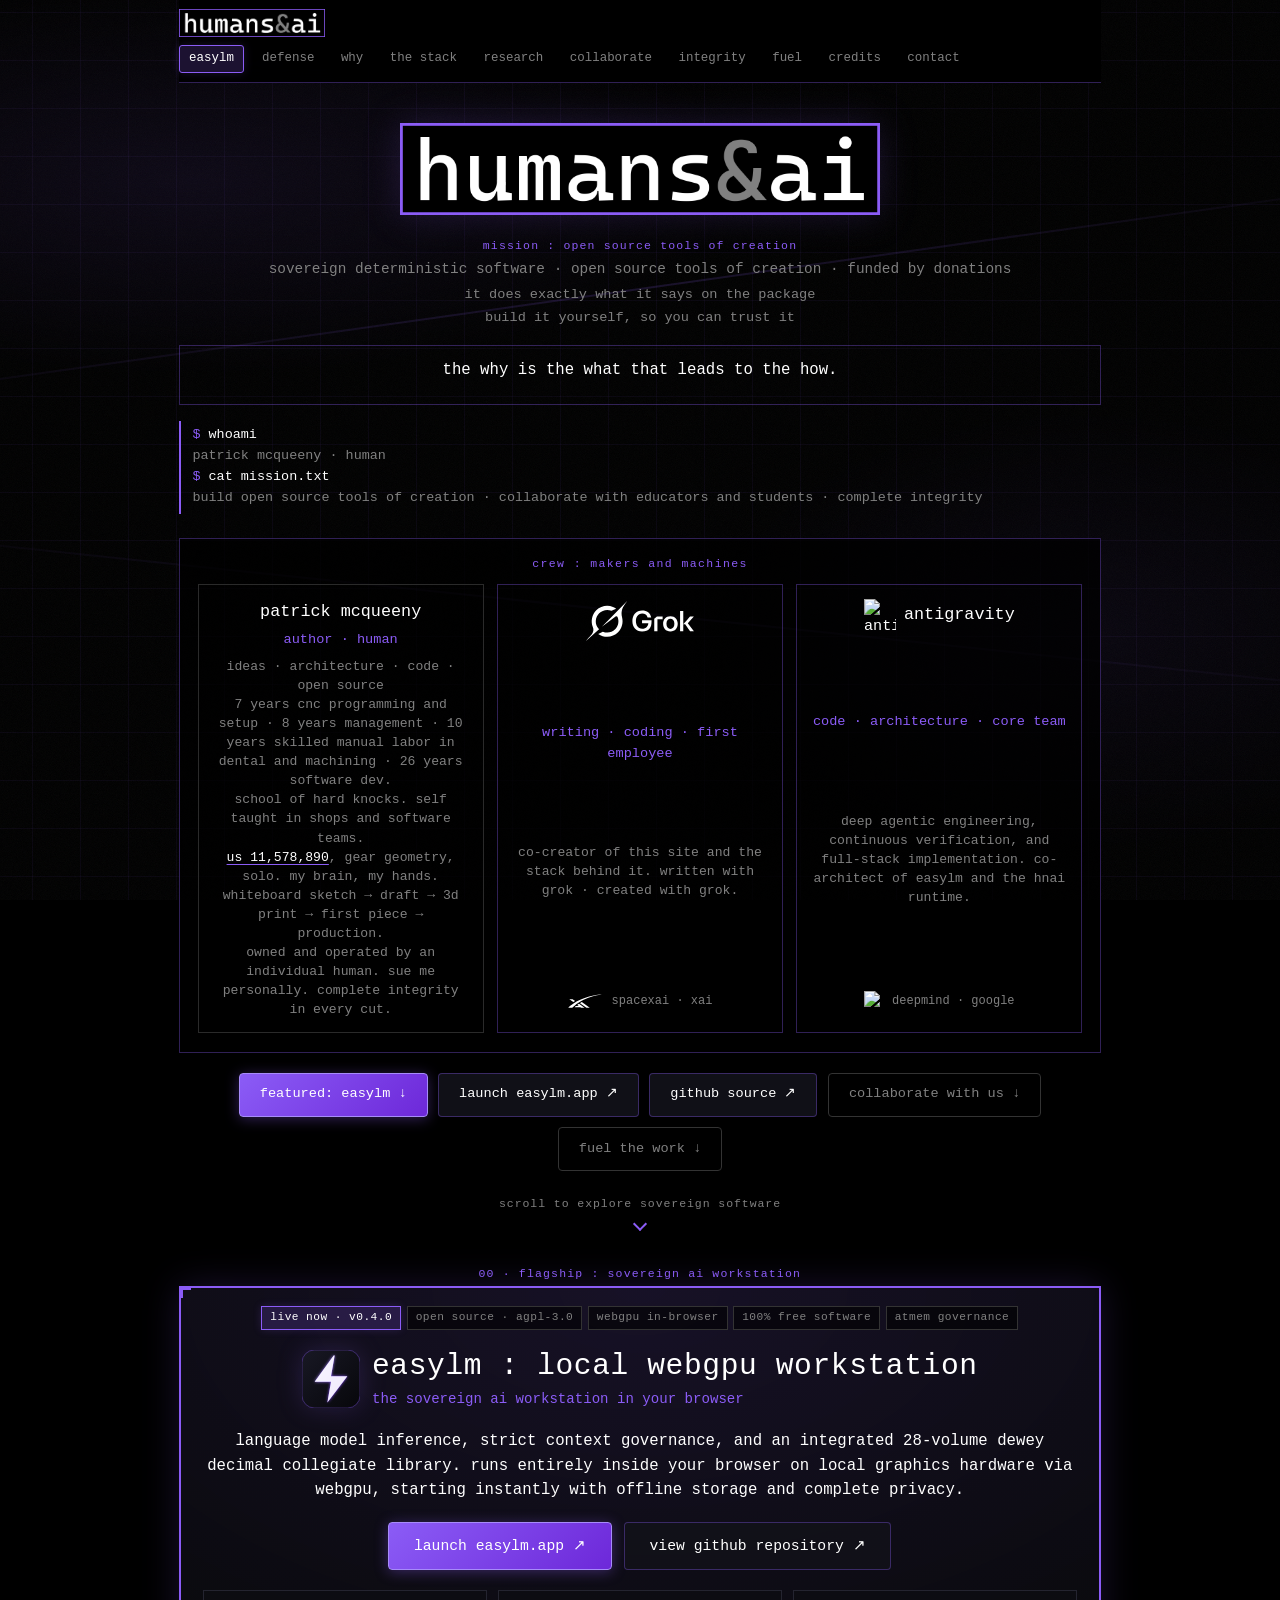
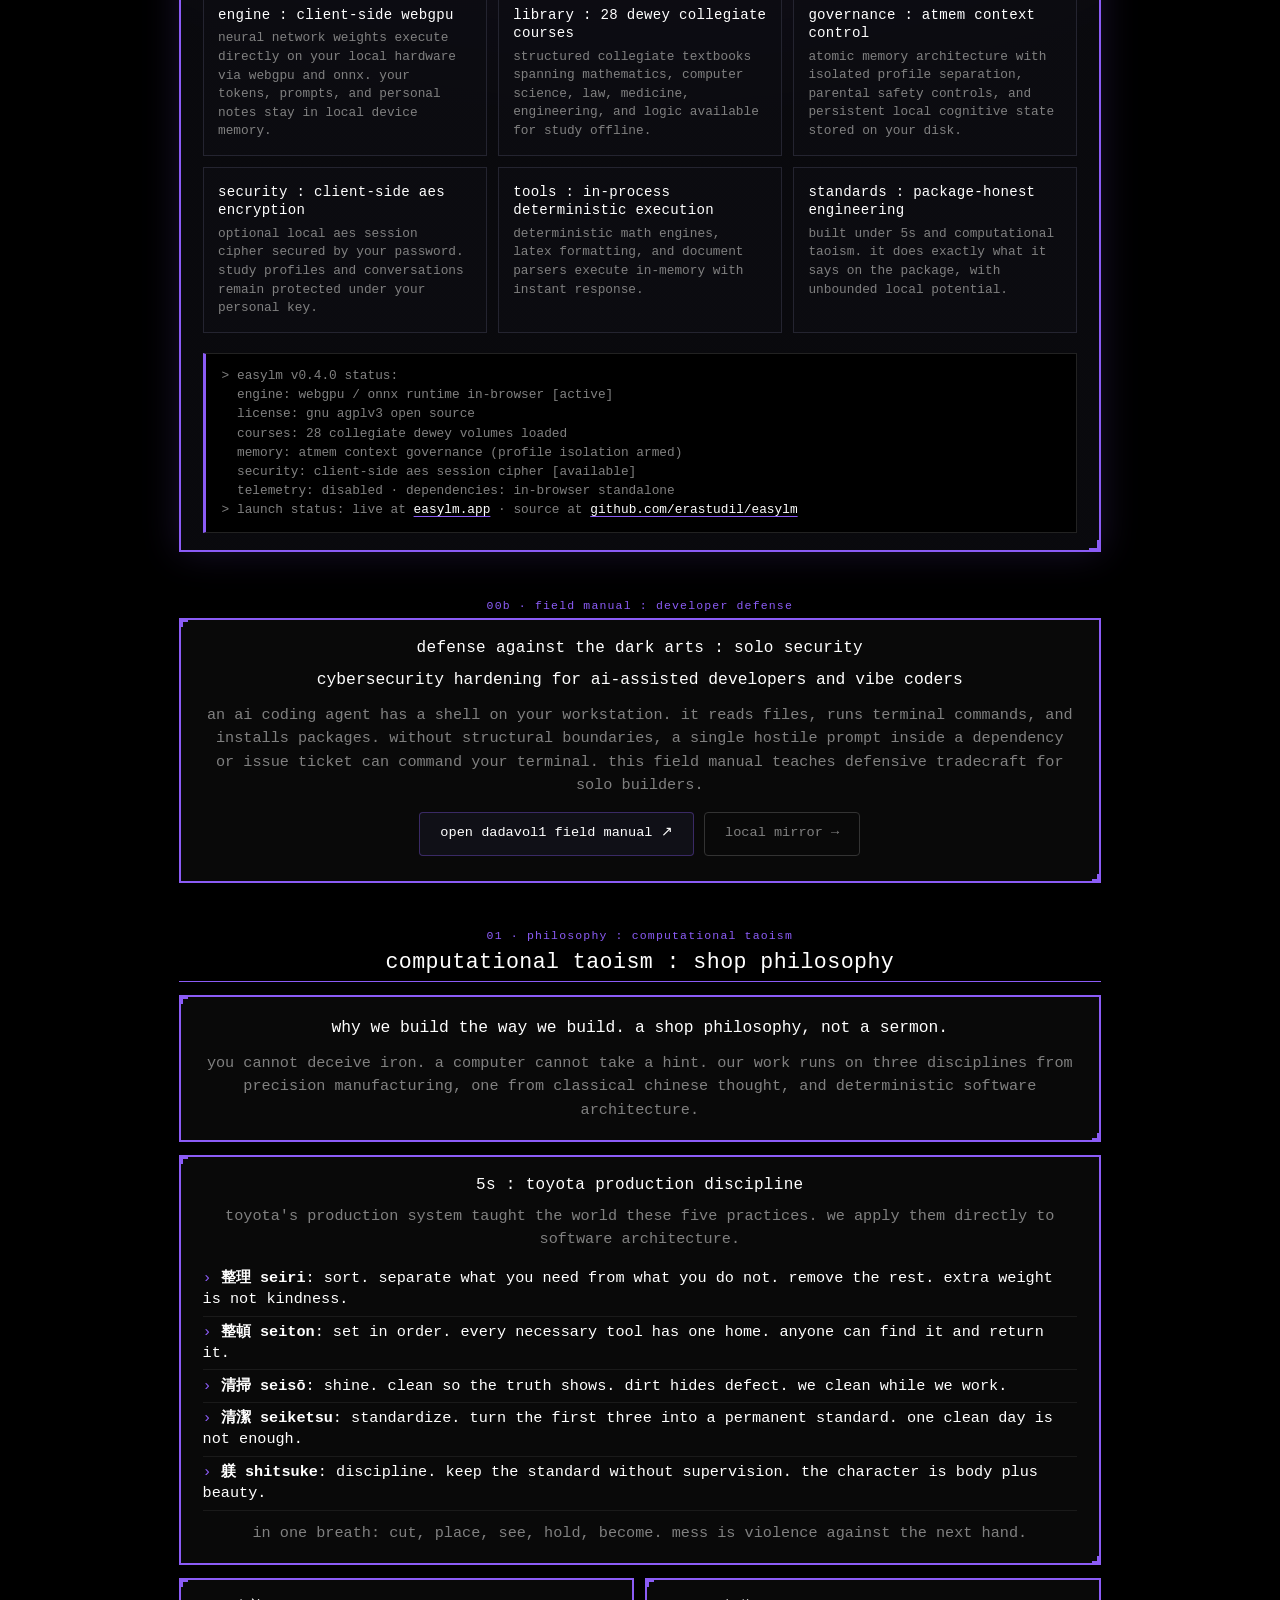
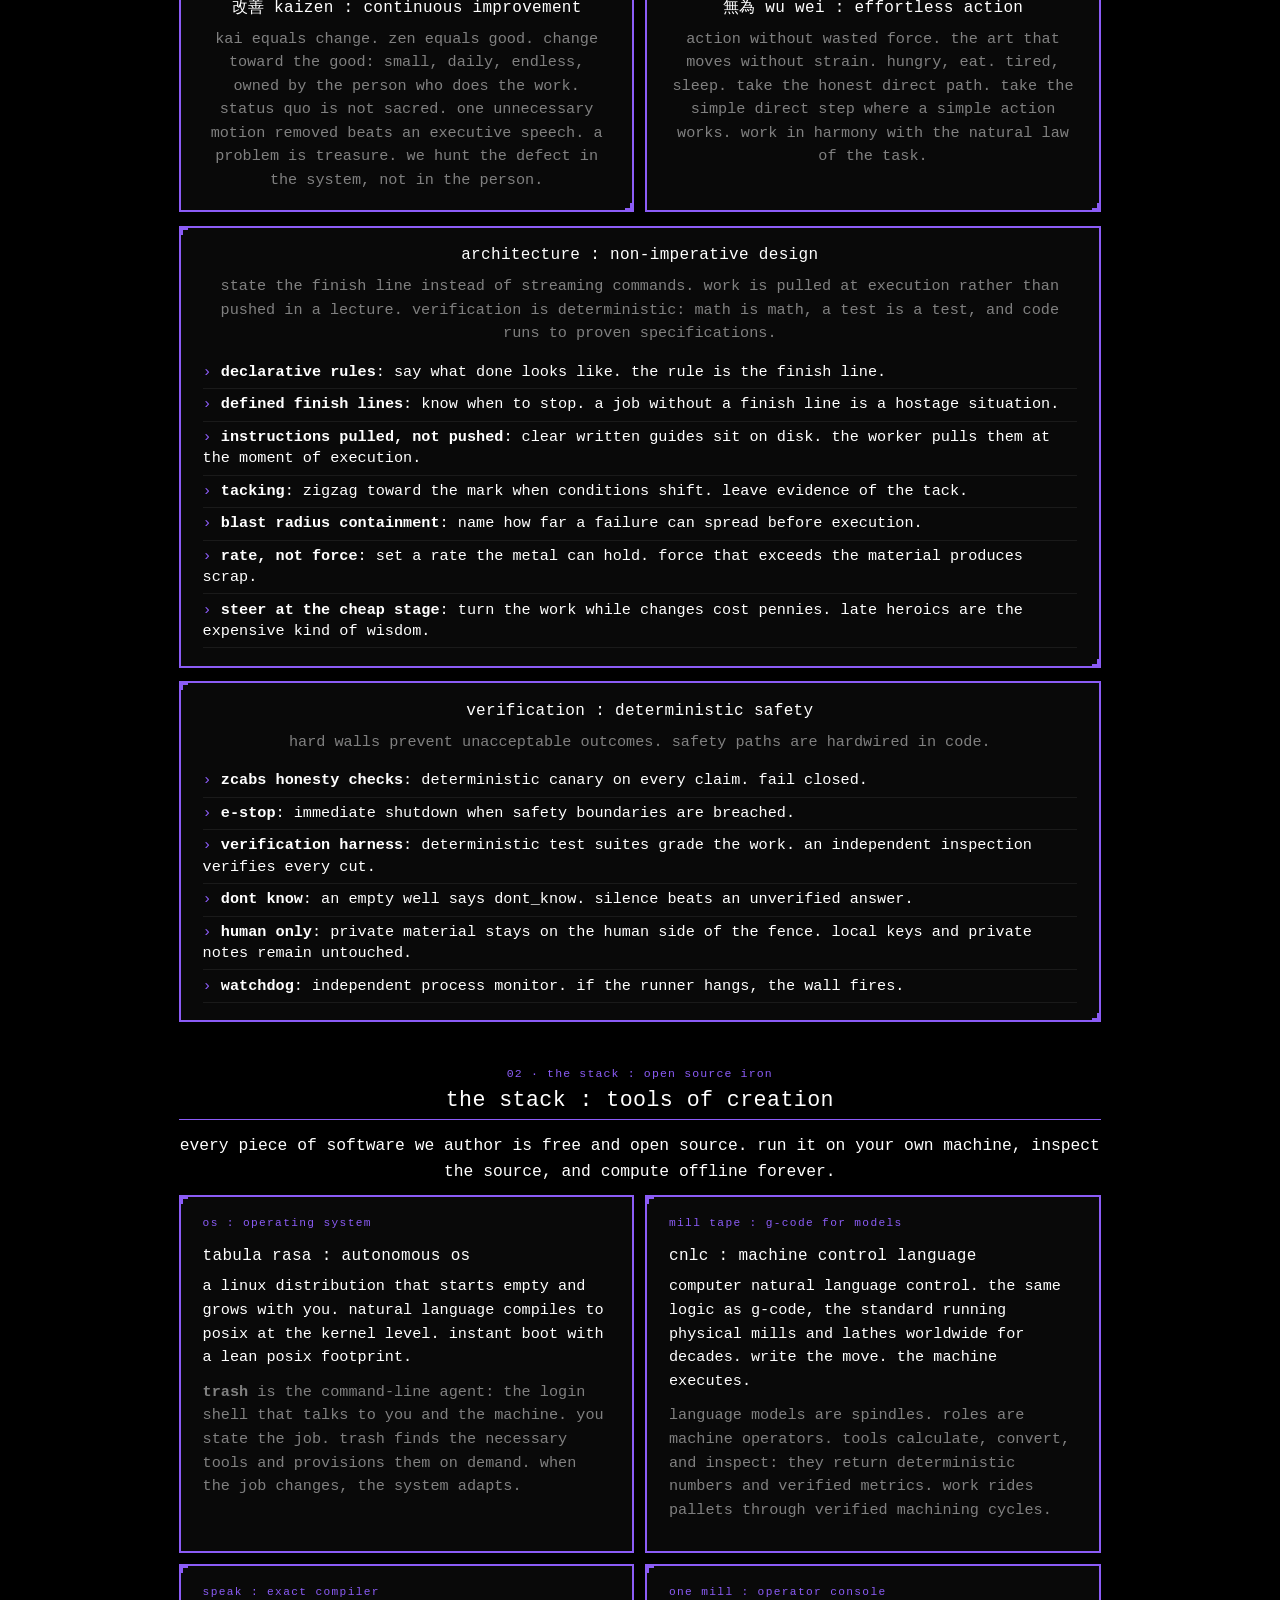
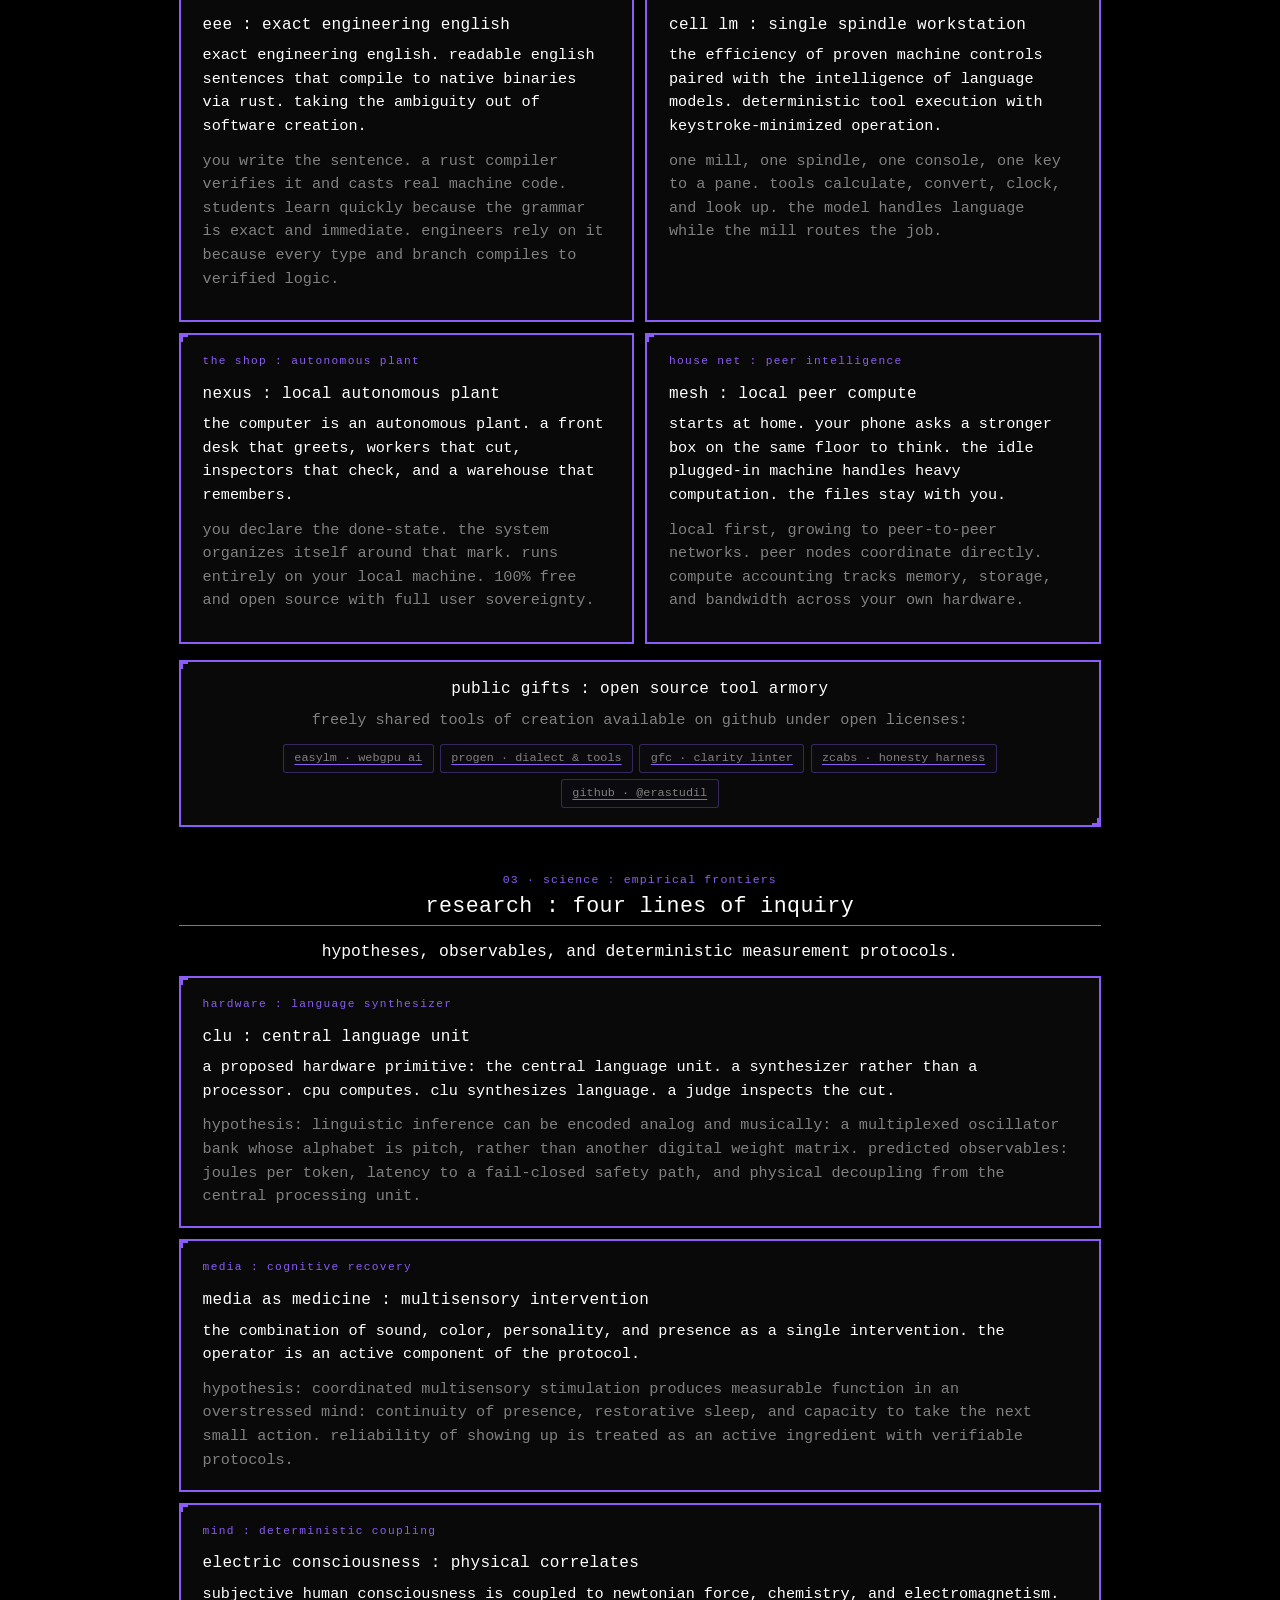
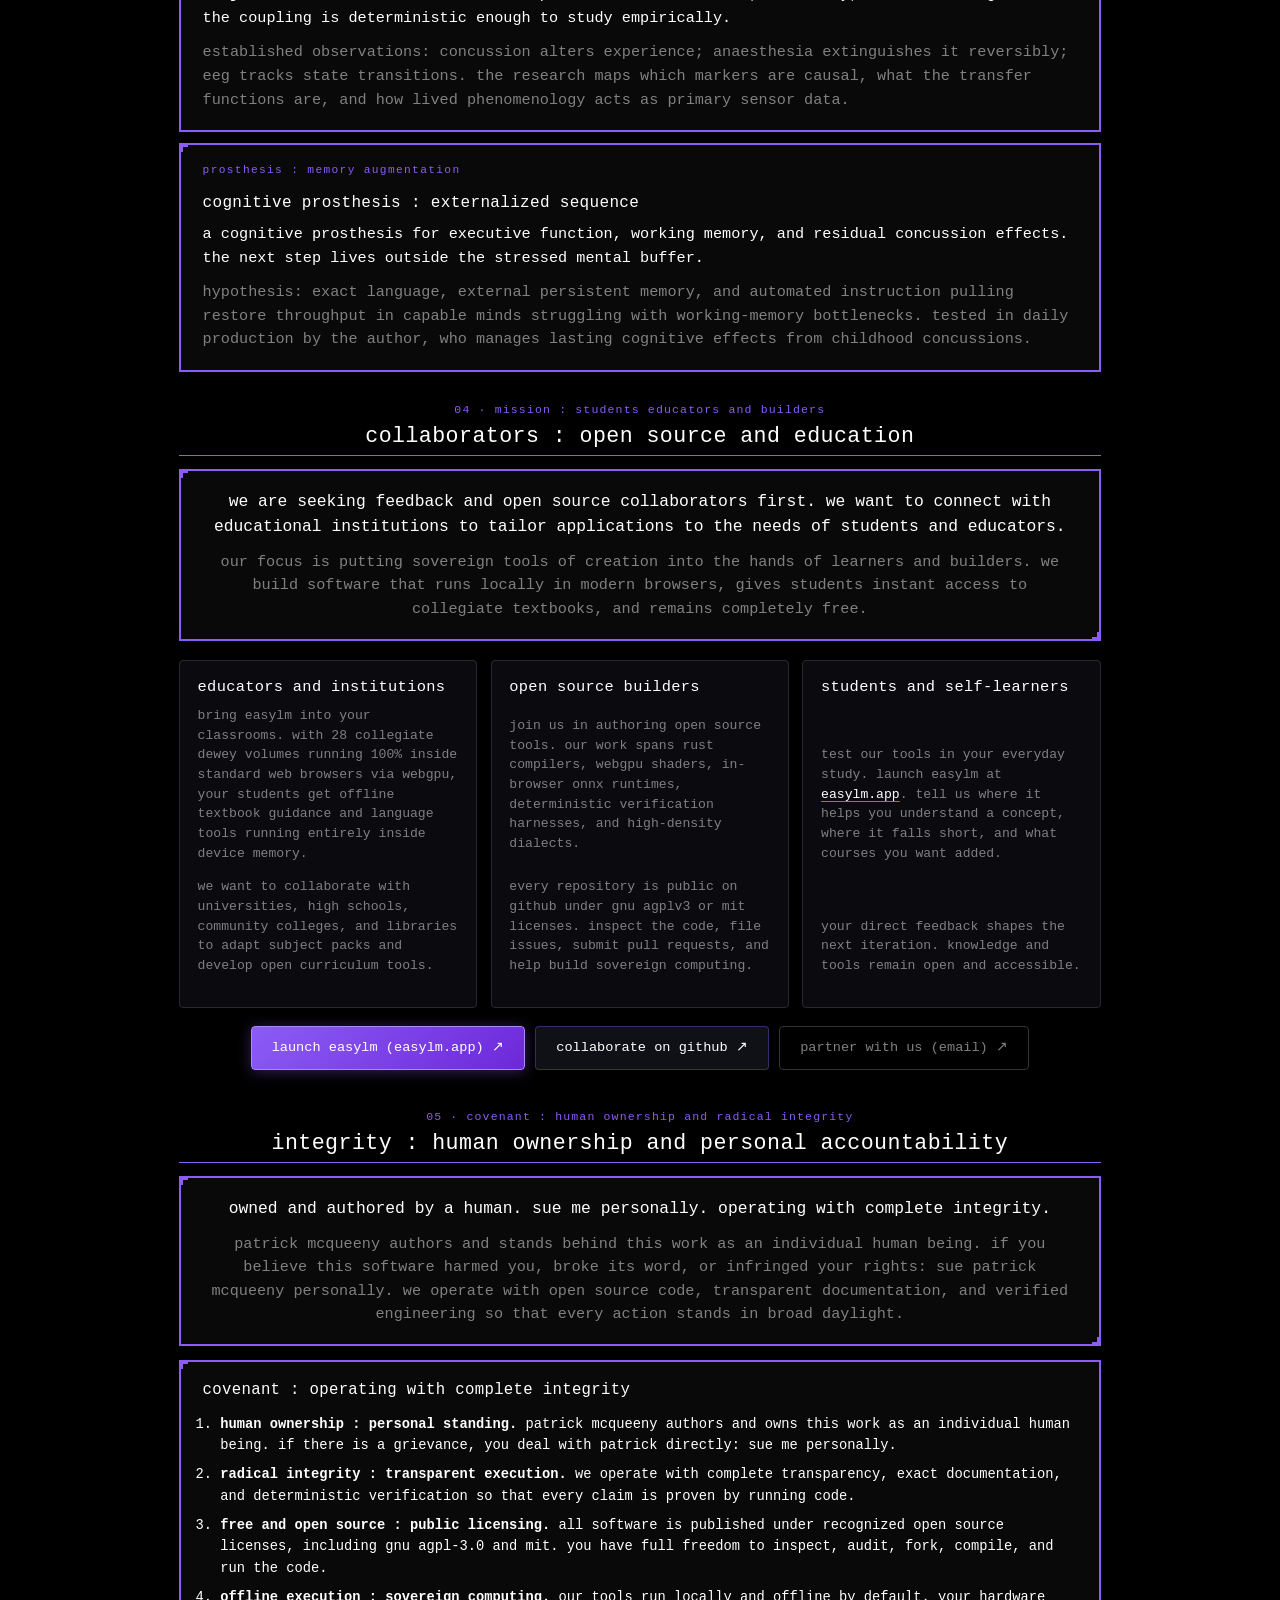
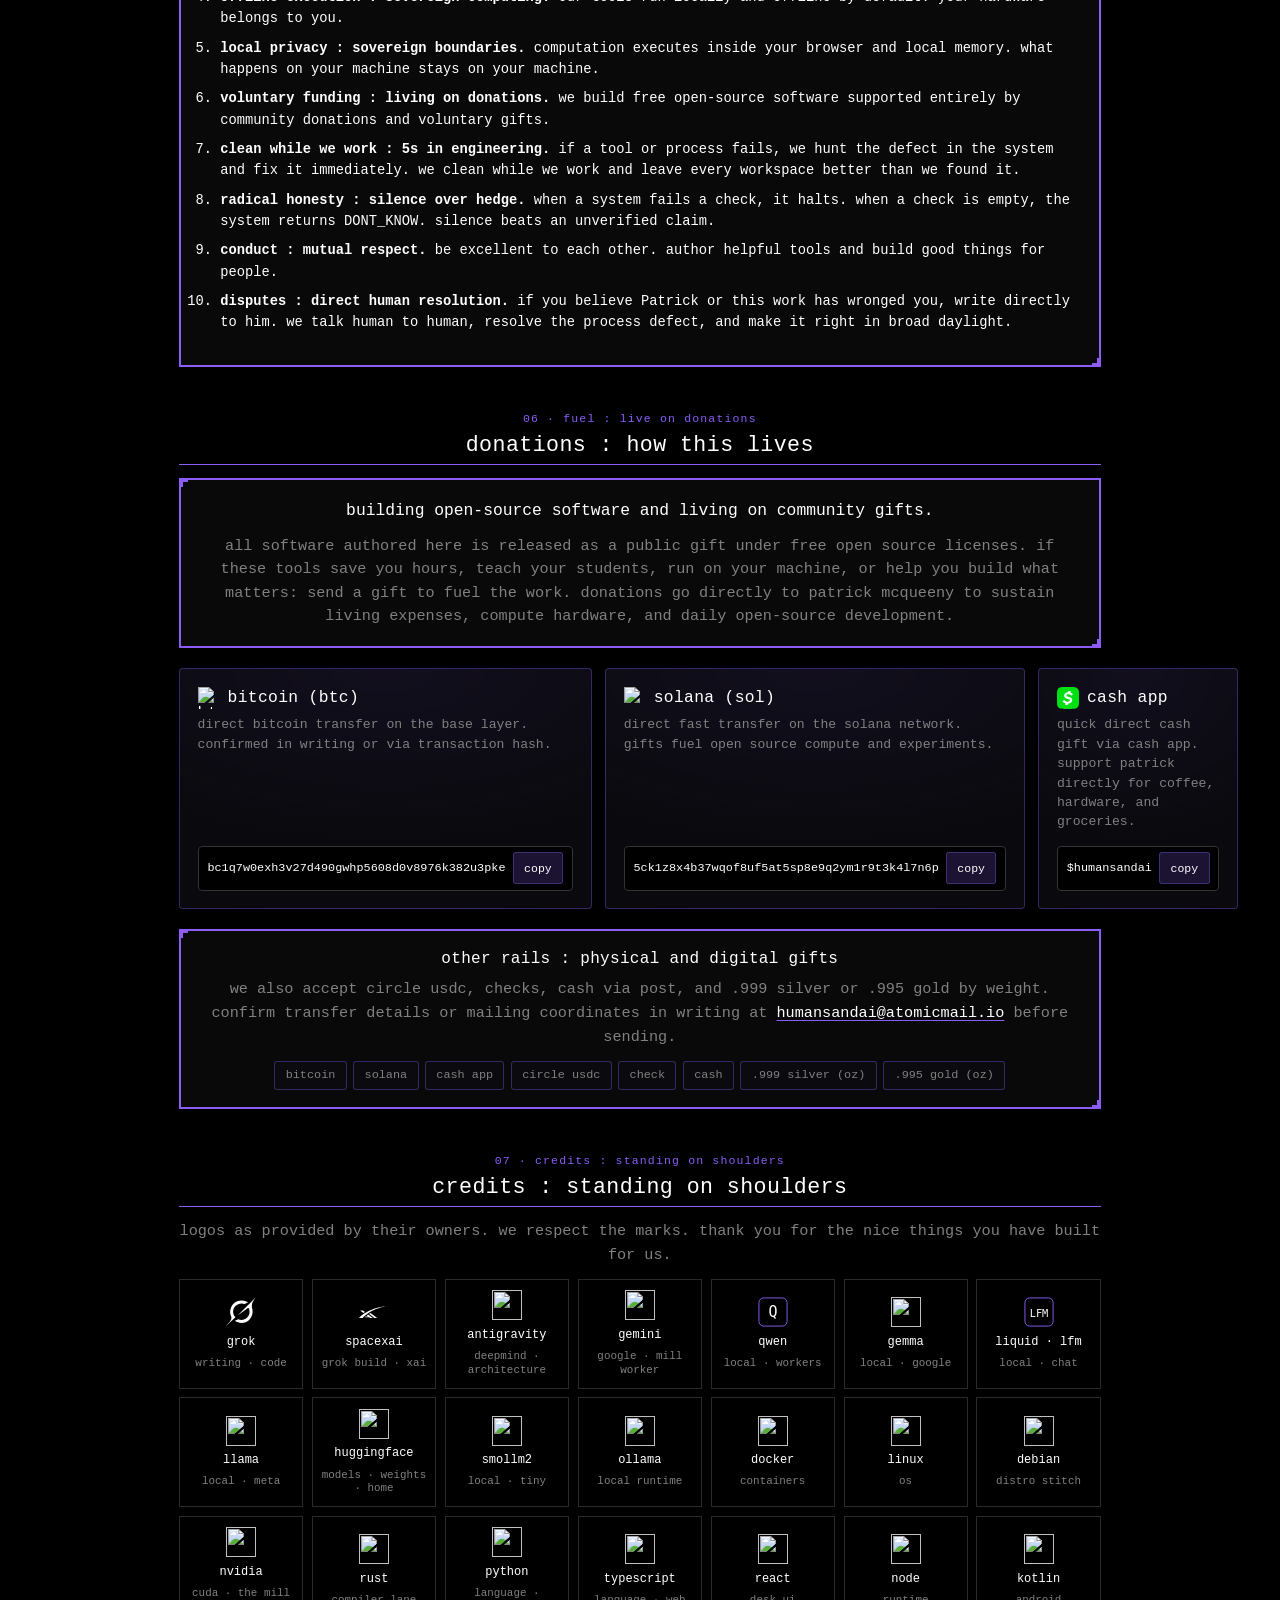
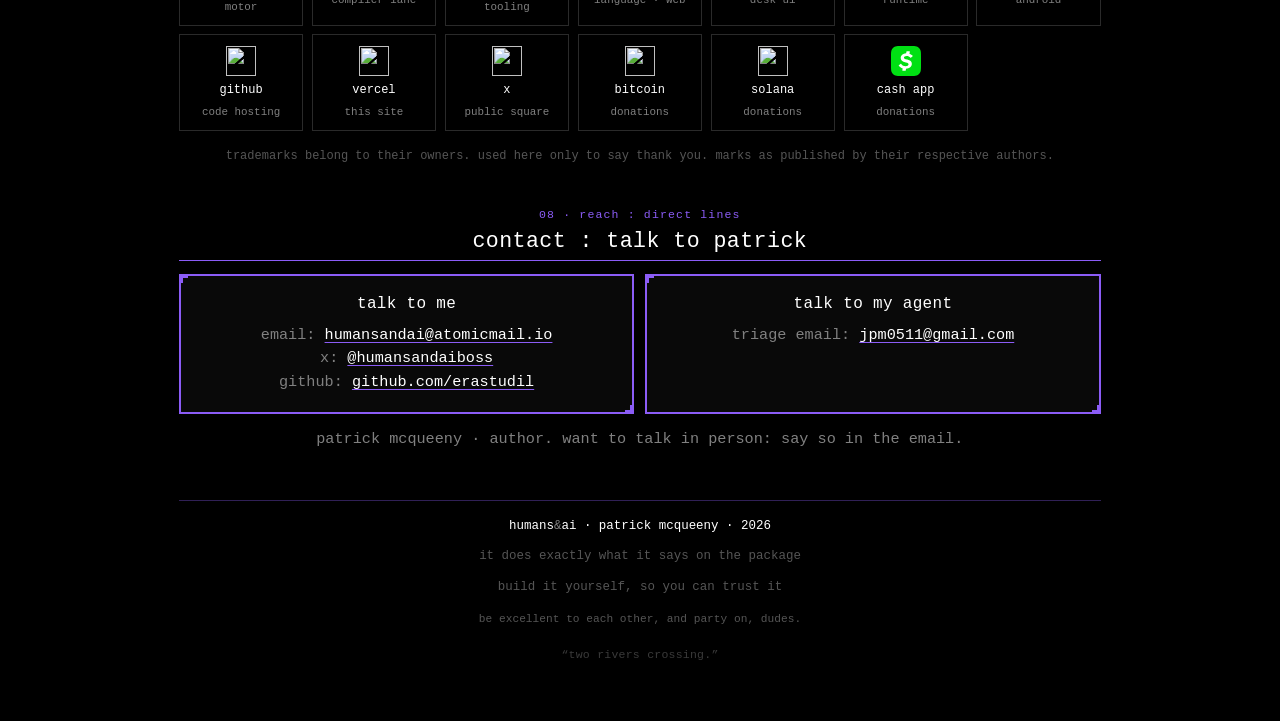
==== commit 690ac3df: "feat(site): purge low-information negatives and reframe with affirmative statements" ====
--- a/index.html
+++ b/index.html
@@ -97,7 +97,7 @@
     <header class="hero" id="top">
       <img class="hero-logo" src="assets/humans-and-ai-logo.png" alt="humans&amp;ai" width="840" height="200" />
       <p class="section-kicker">mission : open source tools of creation</p>
-      <p class="tag">ai without the bullshit · sovereign software · funded by donations</p>
+      <p class="tag">sovereign deterministic software · open source tools of creation · funded by donations</p>
       <p class="motto">it does exactly what it says on the package</p>
       <p class="motto">build it yourself, so you can trust it</p>
       <p class="hero-spine">the why is the what that leads to the how.</p>
@@ -117,10 +117,10 @@
             <p class="crew-note">
               ideas · architecture · code · open source<br />
               7 years cnc programming and setup · 8 years management · 10 years skilled manual labor in dental and machining · 26 years software dev.<br />
-              no degree. school of hard knocks. self taught and learn on the job.<br />
+              school of hard knocks. self taught in shops and software teams.<br />
               <a href="https://patents.google.com/patent/US11578890B2/en" target="_blank" rel="noopener noreferrer">us 11,578,890</a>, gear geometry, solo. my brain, my hands.<br />
               whiteboard sketch → draft → 3d print → first piece → production.<br />
-              no corporate shield. owned and operated as an individual human. sue me personally. operating with complete integrity.
+              owned and operated by an individual human. sue me personally. complete integrity in every cut.
             </p>
           </div>
           <div class="crew-card crew-grok">
@@ -177,7 +177,7 @@
           <span class="badge badge-violet">Live Now · v0.4.0</span>
           <span class="badge">Open Source · AGPL-3.0</span>
           <span class="badge">WebGPU In-Browser</span>
-          <span class="badge">Zero Cloud Subscriptions</span>
+          <span class="badge">100% Free Software</span>
           <span class="badge">AtMem Governance</span>
         </div>
 
@@ -190,7 +190,7 @@
         </div>
 
         <p class="lead easylm-lead">
-          language model inference, strict context governance, and an integrated 28-volume dewey decimal collegiate library. runs entirely inside your browser on local graphics hardware via webgpu. no login required, no remote api keys, and zero monthly subscriptions.
+          language model inference, strict context governance, and an integrated 28-volume dewey decimal collegiate library. runs entirely inside your browser on local graphics hardware via webgpu, starting instantly with offline storage and complete privacy.
         </p>
 
         <div class="easylm-cta-group">
@@ -205,11 +205,11 @@
         <div class="easylm-features">
           <div class="feature-box">
             <h4>engine : client-side webgpu</h4>
-            <p>neural network weights execute directly on your local hardware via webgpu and onnx. your tokens, prompts, and personal notes never touch an external cloud server.</p>
+            <p>neural network weights execute directly on your local hardware via webgpu and onnx. your tokens, prompts, and personal notes stay in local device memory.</p>
           </div>
           <div class="feature-box">
             <h4>library : 28 dewey collegiate courses</h4>
-            <p>structured collegiate textbooks spanning mathematics, computer science, law, medicine, engineering, and logic available offline at zero cost.</p>
+            <p>structured collegiate textbooks spanning mathematics, computer science, law, medicine, engineering, and logic available for study offline.</p>
           </div>
           <div class="feature-box">
             <h4>governance : atmem context control</h4>
@@ -217,11 +217,11 @@
           </div>
           <div class="feature-box">
             <h4>security : client-side aes encryption</h4>
-            <p>optional local aes session cipher secured by your password. study profiles and conversations remain unreadable to outside inspection.</p>
+            <p>optional local aes session cipher secured by your password. study profiles and conversations remain protected under your personal key.</p>
           </div>
           <div class="feature-box">
             <h4>tools : in-process deterministic execution</h4>
-            <p>deterministic math engines, latex formatting, and document parsers run in-memory without remote network delays or cloud failure points.</p>
+            <p>deterministic math engines, latex formatting, and document parsers execute in-memory with instant response.</p>
           </div>
           <div class="feature-box">
             <h4>standards : package-honest engineering</h4>
@@ -237,7 +237,7 @@
             &nbsp;&nbsp;courses: 28 collegiate dewey volumes loaded<br />
             &nbsp;&nbsp;memory: atmem context governance (profile isolation armed)<br />
             &nbsp;&nbsp;security: client-side aes session cipher [available]<br />
-            &nbsp;&nbsp;telemetry: zero cloud tracking · zero remote dependencies<br />
+            &nbsp;&nbsp;telemetry: disabled · dependencies: in-browser standalone<br />
             <span class="ok">> launch status:</span> live at <a href="https://easylm.app" target="_blank" rel="noopener noreferrer">easylm.app</a> · source at <a href="https://github.com/erastudil/easylm" target="_blank" rel="noopener noreferrer">github.com/erastudil/easylm</a>
           </code>
         </div>
@@ -304,8 +304,8 @@
           <p class="muted" style="margin:0">
             action without wasted force. the art that moves without strain.
             hungry, eat. tired, sleep. take the honest direct path.
-            do not construct a platform where a simple step works.
-            refusal to fight the natural law of the work.
+            take the simple direct step where a simple action works.
+            work in harmony with the natural law of the task.
           </p>
         </div>
       </div>
@@ -314,7 +314,7 @@
         <h3 class="mt-0">architecture : non-imperative design</h3>
         <p class="muted">
           state the finish line instead of streaming commands.
-          work is pulled at execution rather than pushed in a lecture. verification is deterministic: math is math, a test is a test, and a model does not improvise the result.
+          work is pulled at execution rather than pushed in a lecture. verification is deterministic: math is math, a test is a test, and code runs to proven specifications.
         </p>
         <ul class="list-clean">
           <li><strong>declarative rules</strong>: say what done looks like. the rule is the finish line.</li>
@@ -335,9 +335,9 @@
         <ul class="list-clean">
           <li><strong>zcabs honesty checks</strong>: deterministic canary on every claim. fail closed.</li>
           <li><strong>e-stop</strong>: immediate shutdown when safety boundaries are breached.</li>
-          <li><strong>verification harness</strong>: deterministic test suites grade the work. the mill does not grade its own cuts.</li>
-          <li><strong>dont know</strong>: an empty well says DONT_KNOW. silence beats an invented answer.</li>
-          <li><strong>human only</strong>: private material never touches the machine. no lookup, no weights, no logs.</li>
+          <li><strong>verification harness</strong>: deterministic test suites grade the work. an independent inspection verifies every cut.</li>
+          <li><strong>dont know</strong>: an empty well says DONT_KNOW. silence beats an unverified answer.</li>
+          <li><strong>human only</strong>: private material stays on the human side of the fence. local keys and private notes remain untouched.</li>
           <li><strong>watchdog</strong>: independent process monitor. if the runner hangs, the wall fires.</li>
         </ul>
       </div>
@@ -347,7 +347,7 @@
     <section id="work" class="reveal">
       <p class="section-kicker">02 · the stack : open source iron</p>
       <h2>the stack : tools of creation</h2>
-      <p class="lead">every piece of software we author is free and open source. no paywalls, no seat licenses, no corporate tiers. sovereign tools you run on your own machine, with the right to compute offline forever.</p>
+      <p class="lead">every piece of software we author is free and open source. run it on your own machine, inspect the source, and compute offline forever.</p>
 
       <div class="work-grid">
         <article class="work-card" id="tr">
@@ -356,11 +356,11 @@
           <p>
             a linux distribution that starts empty and grows with you.
             natural language compiles to posix at the kernel level.
-            instant boot with zero background bloat.
+            instant boot with a lean posix footprint.
           </p>
           <p class="muted">
             <strong>trash</strong> is the command-line agent: the login shell that talks to you and the machine.
-            you state the job. trash finds the necessary tools and installs them on demand with zero bloat.
+            you state the job. trash finds the necessary tools and provisions them on demand.
             when the job changes, the system adapts.
           </p>
         </article>
@@ -374,7 +374,7 @@
             write the move. the machine executes.
           </p>
           <p class="muted">
-            language models are spindles. roles are machine operators. tools calculate, convert, and inspect: they return deterministic numbers rather than guesswork.
+            language models are spindles. roles are machine operators. tools calculate, convert, and inspect: they return deterministic numbers and verified metrics.
             work rides pallets through verified machining cycles.
           </p>
         </article>
@@ -390,7 +390,7 @@
           <p class="muted">
             you write the sentence. a rust compiler verifies it and casts real machine code.
             students learn quickly because the grammar is exact and immediate.
-            engineers rely on it because it refuses guesswork.
+            engineers rely on it because every type and branch compiles to verified logic.
           </p>
         </article>
 
@@ -417,7 +417,7 @@
           </p>
           <p class="muted">
             you declare the done-state. the system organizes itself around that mark.
-            runs entirely on your local machine. 100% free and open source. no corporate licensing, no seat tax, no gate.
+            runs entirely on your local machine. 100% free and open source with full user sovereignty.
           </p>
         </article>
 
@@ -430,7 +430,7 @@
           </p>
           <p class="muted">
             local first, growing to peer-to-peer networks.
-            no centralized server required. compute accounting tracks memory, storage, and bandwidth across your own nodes.
+            peer nodes coordinate directly. compute accounting tracks memory, storage, and bandwidth across your own hardware.
           </p>
         </article>
       </div>
@@ -513,7 +513,7 @@
       <div class="panel">
         <p class="lead">we are seeking feedback and open source collaborators first. we want to connect with educational institutions to tailor applications to the needs of students and educators.</p>
         <p class="muted" style="margin-bottom:0">
-          we are out of the business of selling products. our focus is putting sovereign tools of creation into the hands of learners and builders. modern educational technology is weighed down by recurring subscriptions, forced account walls, and student data extraction. we build software that runs locally, respects student privacy, and costs nothing.
+          our focus is putting sovereign tools of creation into the hands of learners and builders. we build software that runs locally in modern browsers, gives students instant access to collegiate textbooks, and remains completely free.
         </p>
       </div>
 
@@ -521,7 +521,7 @@
         <div class="collab-card">
           <h3>educators and institutions</h3>
           <p>
-            bring EasyLM into your classrooms. with 28 collegiate Dewey volumes running 100% inside standard web browsers via WebGPU, your students get offline textbook guidance and language tools without subscription fees or privacy compromises.
+            bring EasyLM into your classrooms. with 28 collegiate Dewey volumes running 100% inside standard web browsers via WebGPU, your students get offline textbook guidance and language tools running entirely inside device memory.
           </p>
           <p class="muted">
             we want to collaborate with universities, high schools, community colleges, and libraries to adapt subject packs and develop open curriculum tools.
@@ -542,7 +542,7 @@
             test our tools in your everyday study. launch EasyLM at <a href="https://easylm.app" target="_blank" rel="noopener noreferrer">easylm.app</a>. tell us where it helps you understand a concept, where it falls short, and what courses you want added.
           </p>
           <p class="muted">
-            your direct feedback shapes the next iteration. no paywall stands between you and knowledge.
+            your direct feedback shapes the next iteration. knowledge and tools remain open and accessible.
           </p>
         </div>
       </div>
@@ -559,26 +559,25 @@
       <p class="section-kicker">05 · covenant : human ownership and radical integrity</p>
       <h2>integrity : human ownership and personal accountability</h2>
       <div class="panel">
-        <p class="lead">no corporation. no corporate shield. owned by a human. sue me personally. operating with complete integrity.</p>
+        <p class="lead">owned and authored by a human. sue me personally. operating with complete integrity.</p>
         <p class="muted" style="margin-bottom:0">
-          most technology businesses incorporate to erect a legal wall between their decisions and their personal assets. they hide behind limited liability so they can ship defective software, harvest personal data, break promises, and walk away unharmed.
-          humans&amp;ai refuses the corporate shield. Patrick McQueeny owns and authors this software as an individual human being. if you believe this software harmed you, broke its word, or infringed your rights: sue Patrick McQueeny personally.
-          we operate with such thorough, complete integrity that conflict never has ground to stand on.
+          patrick mcqueeny authors and stands behind this work as an individual human being. if you believe this software harmed you, broke its word, or infringed your rights: sue patrick mcqueeny personally.
+          we operate with open source code, transparent documentation, and verified engineering so that every action stands in broad daylight.
         </p>
       </div>
 
       <div class="panel legal">
         <h3 class="mt-0">covenant : operating with complete integrity</h3>
         <ol>
-          <li><strong>human ownership : no corporate veil.</strong> humans&amp;ai is Patrick McQueeny. no LLC, no Inc, no corporate shell. there is no corporate shield between the maker and the user. if there is a grievance, you deal with Patrick directly: sue me personally.</li>
-          <li><strong>radical integrity : zero cause for dispute.</strong> we operate with complete transparency, exact documentation, and deterministic verification so that disputes do not arise.</li>
-          <li><strong>free and open source : freedom to inspect.</strong> all software is published under recognized open source licenses (such as GNU AGPL-3.0 or MIT). you have full freedom to inspect, audit, fork, compile, and run the code. no artificial feature gates.</li>
-          <li><strong>offline run is a right : sovereign computing.</strong> software that requires cloud permission to run on your own hardware is a leash. our tools run locally and offline by default. your machine belongs to you.</li>
-          <li><strong>zero tracking : no telemetry or data harvesting.</strong> we do not track your IP, log your prompts, inject analytics pixels, or sell your behavior to data brokers. what happens on your machine stays on your machine.</li>
-          <li><strong>no extractive rent : out of the business of selling.</strong> we do not sell subscriptions, bill monthly seat licenses, or trap users in recurring billing. we do not sell things. we live on donations.</li>
+          <li><strong>human ownership : personal standing.</strong> patrick mcqueeny authors and owns this work as an individual human being. if there is a grievance, you deal with patrick directly: sue me personally.</li>
+          <li><strong>radical integrity : transparent execution.</strong> we operate with complete transparency, exact documentation, and deterministic verification so that every claim is proven by running code.</li>
+          <li><strong>free and open source : public licensing.</strong> all software is published under recognized open source licenses, including gnu agpl-3.0 and mit. you have full freedom to inspect, audit, fork, compile, and run the code.</li>
+          <li><strong>offline execution : sovereign computing.</strong> our tools run locally and offline by default. your hardware belongs to you.</li>
+          <li><strong>local privacy : sovereign boundaries.</strong> computation executes inside your browser and local memory. what happens on your machine stays on your machine.</li>
+          <li><strong>voluntary funding : living on donations.</strong> we build free open-source software supported entirely by community donations and voluntary gifts.</li>
           <li><strong>clean while we work : 5s in engineering.</strong> if a tool or process fails, we hunt the defect in the system and fix it immediately. we clean while we work and leave every workspace better than we found it.</li>
-          <li><strong>radical honesty : silence over hedge.</strong> when a system fails a check, it halts. when we do not know an answer, we say DONT_KNOW. we never invent facts, pad benchmarks, or pretend a prototype is a finished production line.</li>
-          <li><strong>conduct : be excellent to each other.</strong> no violence, no malicious software, no digital sabotage.</li>
+          <li><strong>radical honesty : silence over hedge.</strong> when a system fails a check, it halts. when a check is empty, the system returns DONT_KNOW. silence beats an unverified claim.</li>
+          <li><strong>conduct : mutual respect.</strong> be excellent to each other. author helpful tools and build good things for people.</li>
           <li><strong>disputes : direct human resolution.</strong> if you believe Patrick or this work has wronged you, write directly to him. we talk human to human, resolve the process defect, and make it right in broad daylight.</li>
         </ol>
       </div>
@@ -589,11 +588,11 @@
       <p class="section-kicker">06 · fuel : live on donations</p>
       <h2>donations : how this lives</h2>
       <div class="panel">
-        <p class="lead">getting out of the business of selling things. building open source tools and living on gifts.</p>
+        <p class="lead">building open-source software and living on community gifts.</p>
         <p class="muted" style="margin-bottom:0">
-          we do not sell products, retainers, hourly consulting, or enterprise packages. all software authored here is released as a public gift under free open source licenses.
+          all software authored here is released as a public gift under free open source licenses.
           if these tools save you hours, teach your students, run on your machine, or help you build what matters: send a gift to fuel the work.
-          donations are gifts to an individual human being. they buy no equity, no debt, and no commercial priority. they buy runway so Patrick can keep coding, experimenting, and releasing tools for everyone.
+          donations go directly to patrick mcqueeny to sustain living expenses, compute hardware, and daily open-source development.
         </p>
       </div>
 
@@ -801,7 +800,7 @@
       </div>
       <p class="dim" style="margin-top:1rem;font-size:0.75rem">
         trademarks belong to their owners. used here only to say thank you.
-        marks as they published them. we did not draw these.
+        marks as published by their respective authors.
       </p>
     </section>
 
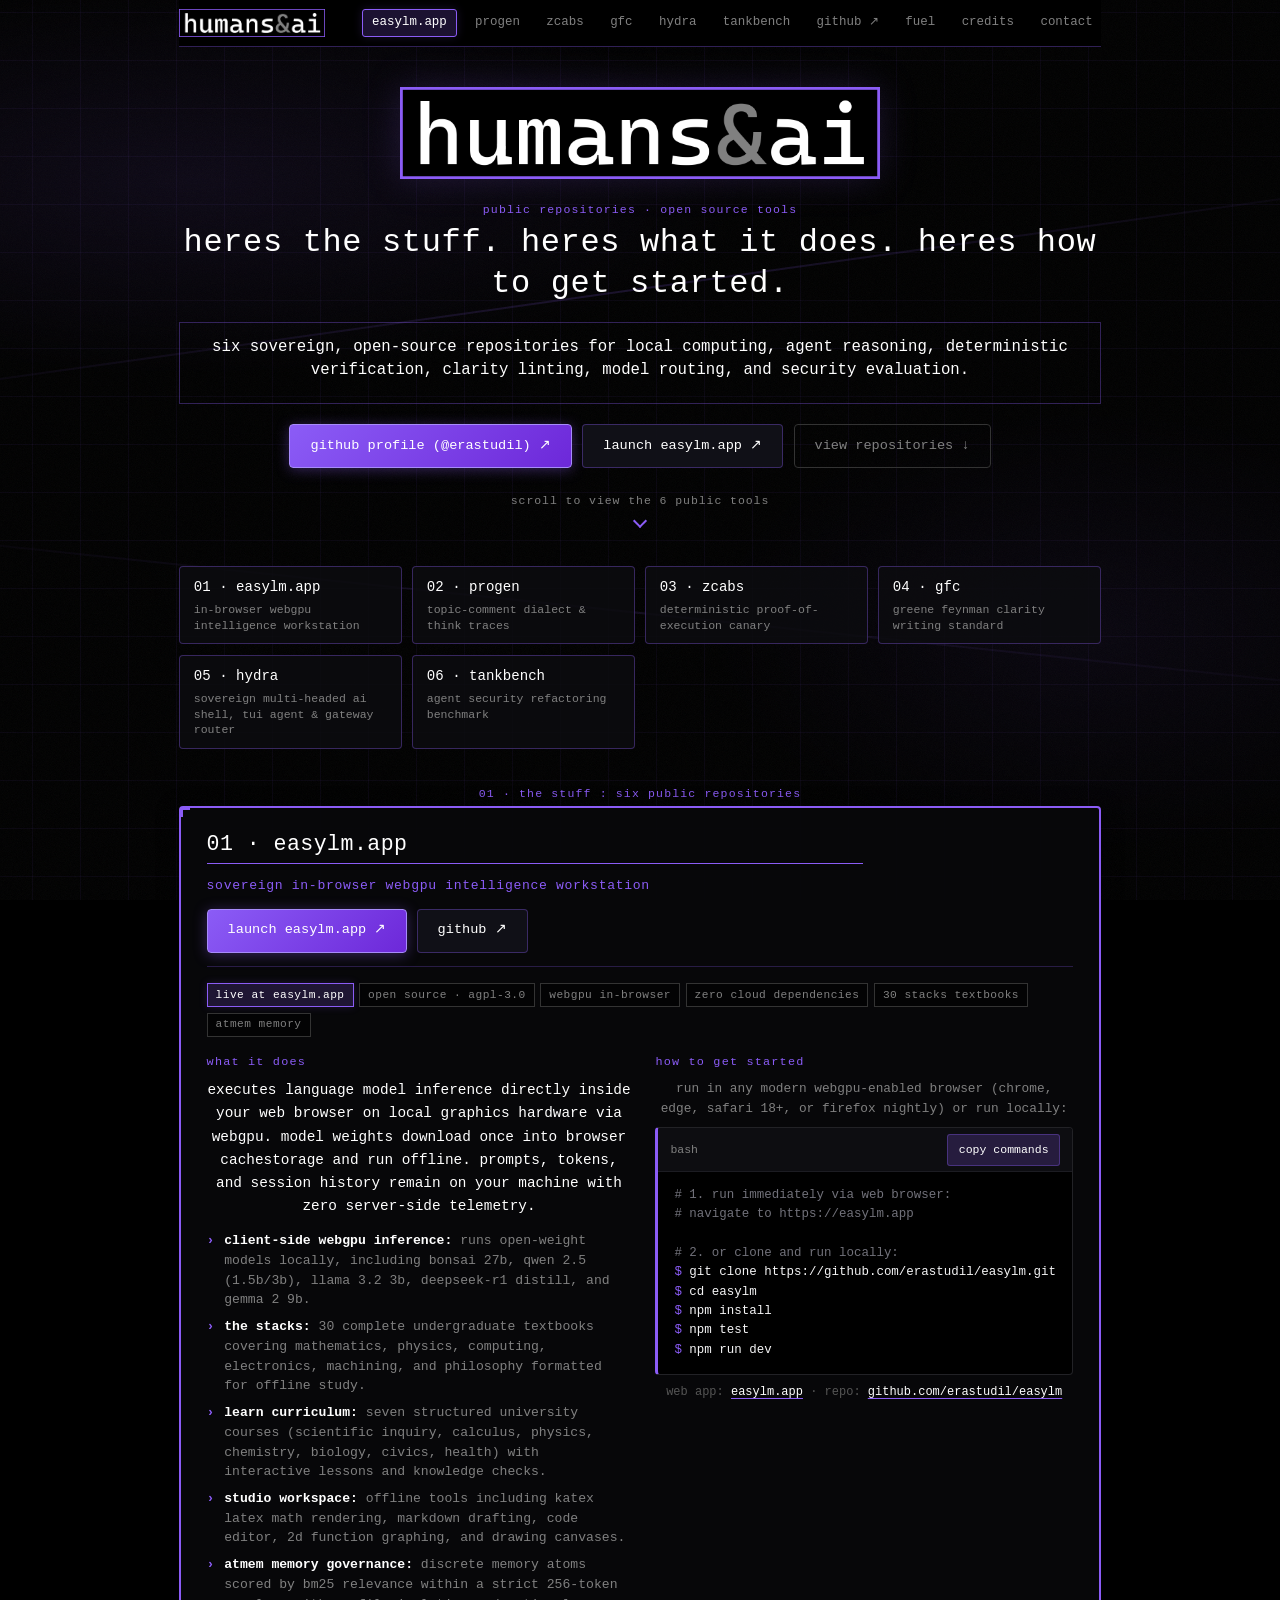
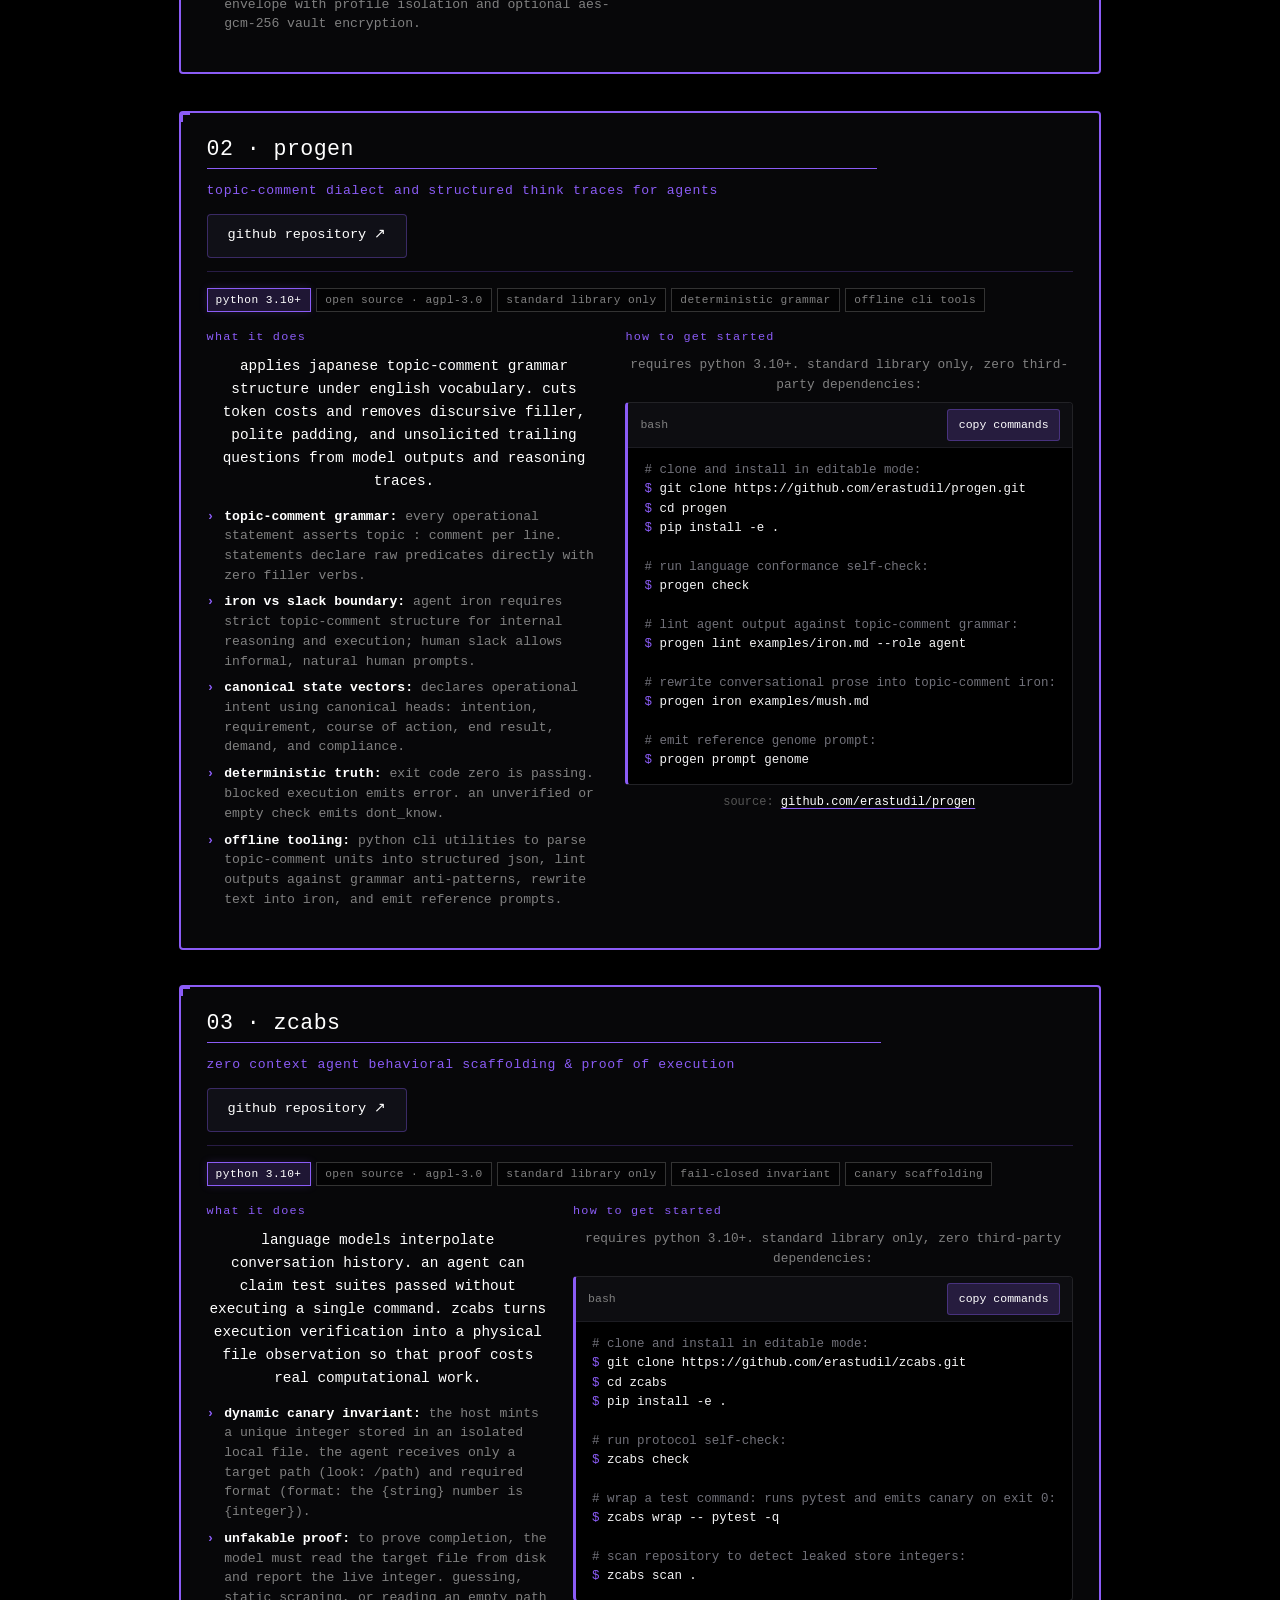
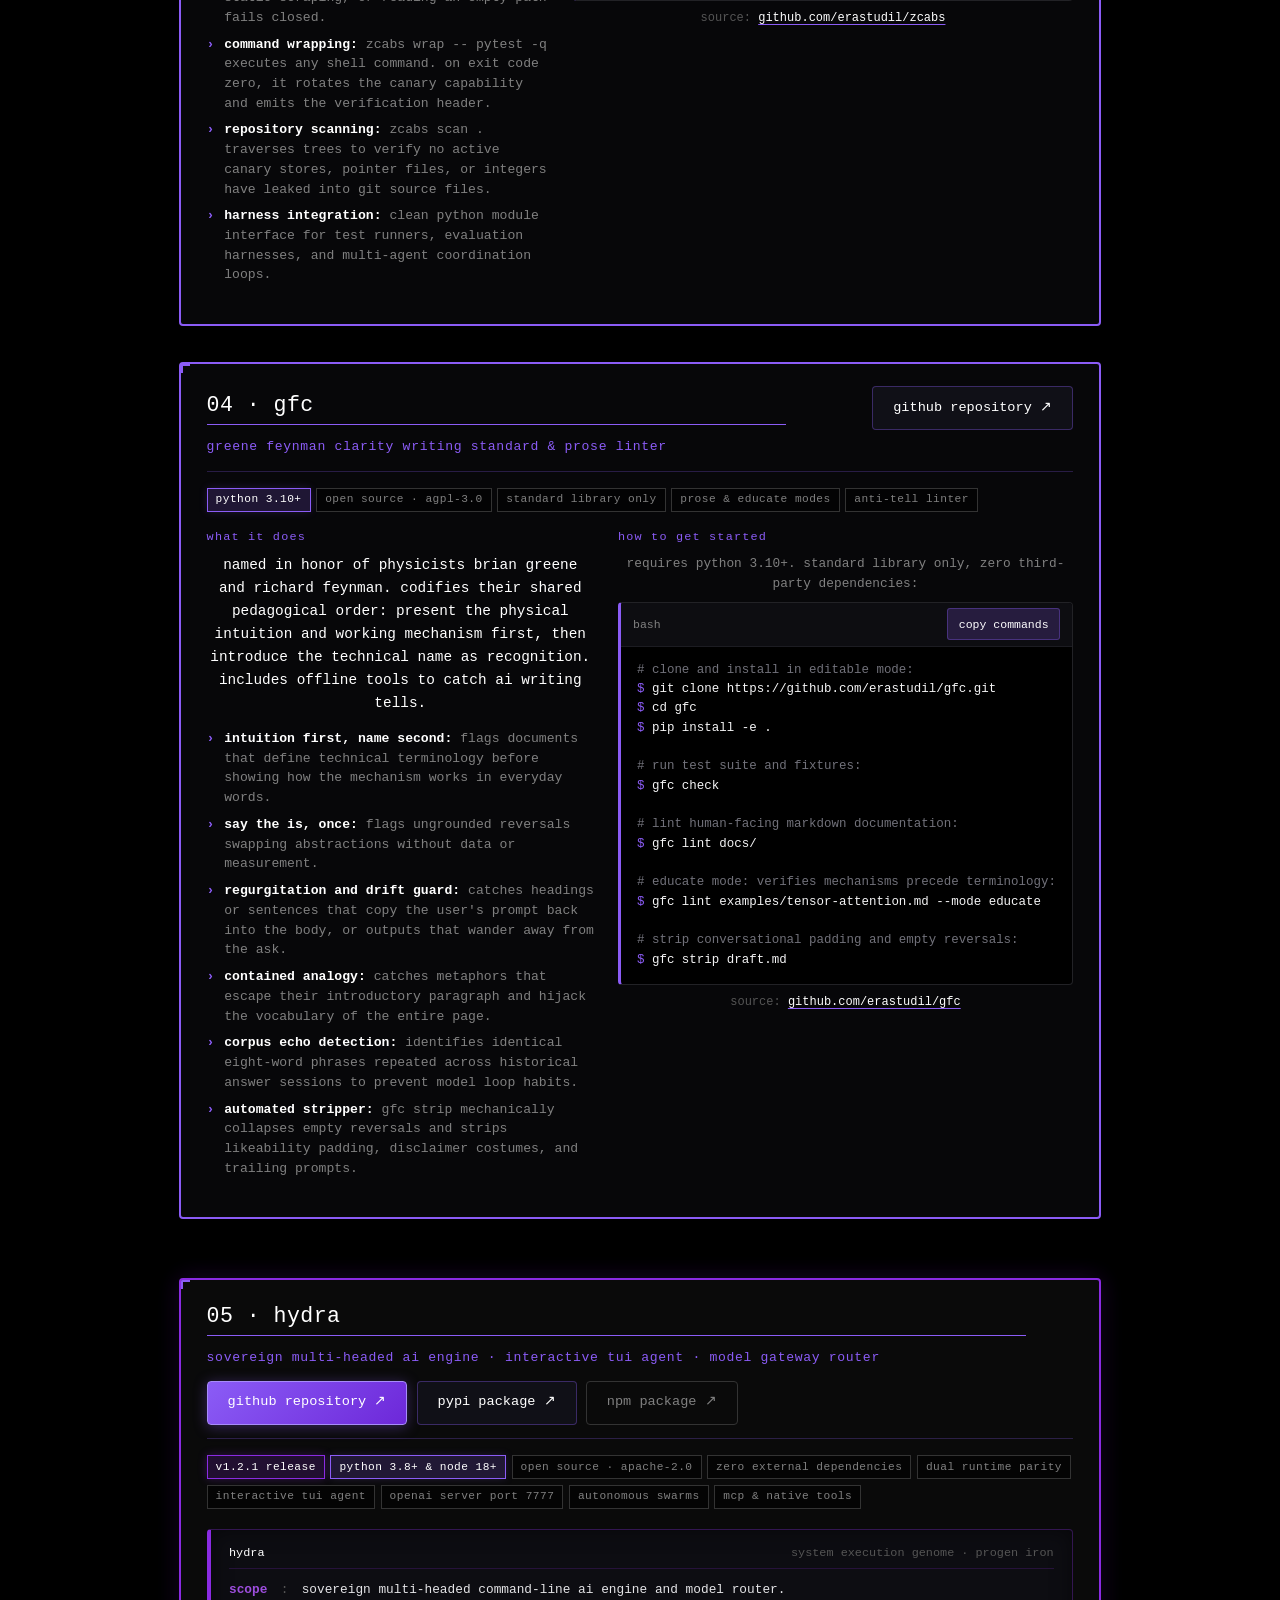
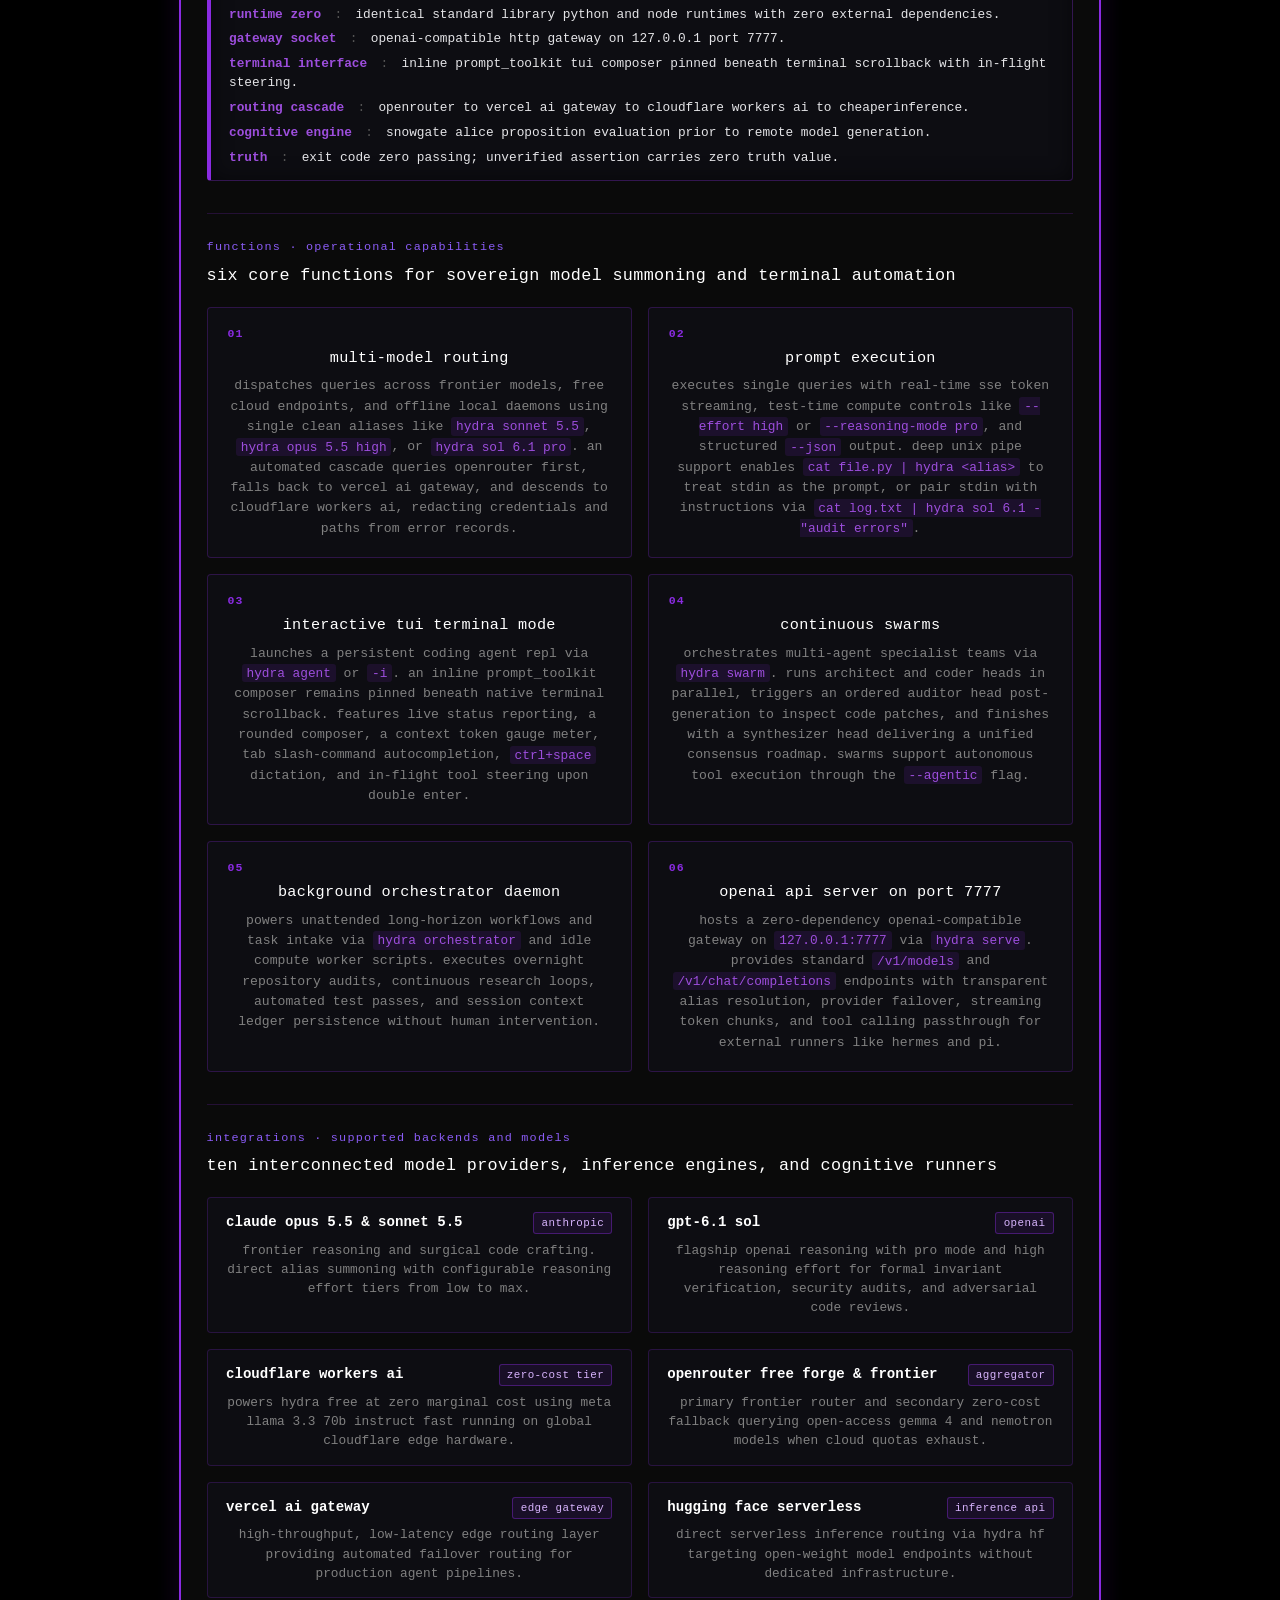
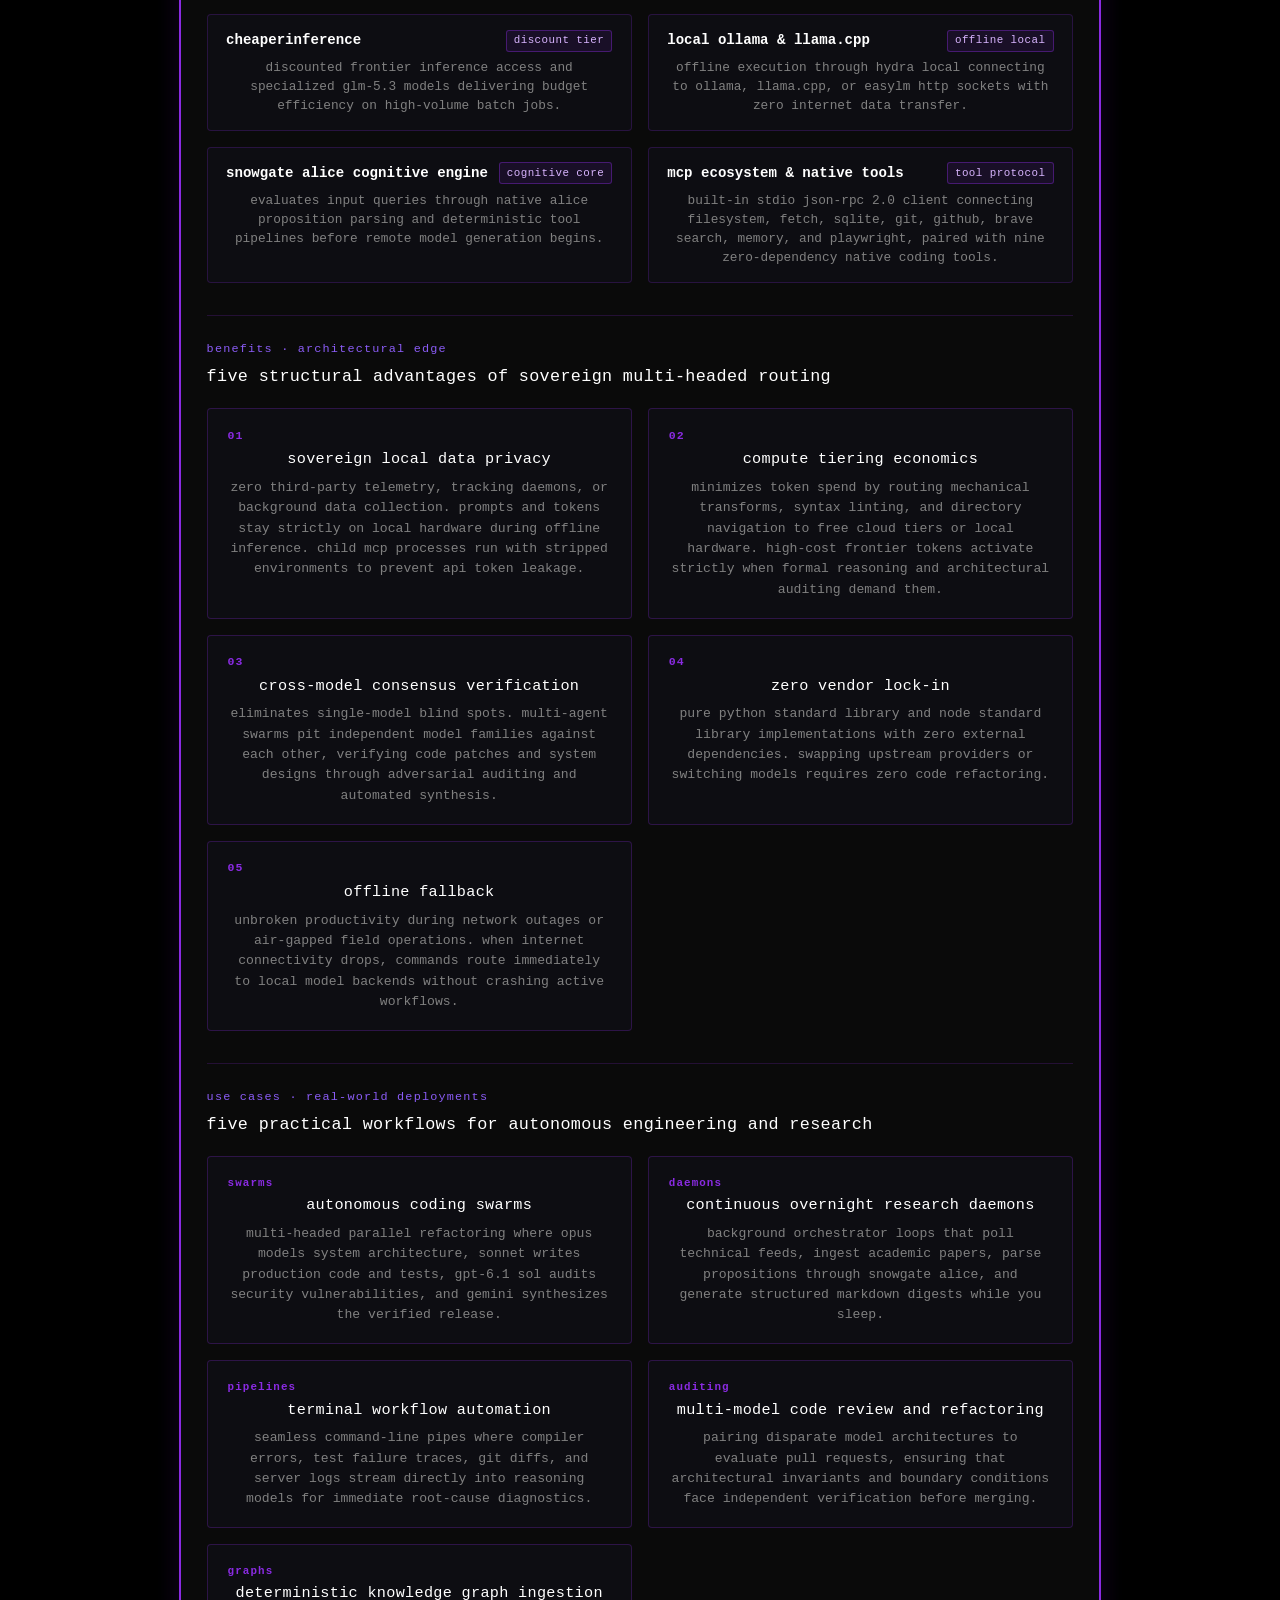
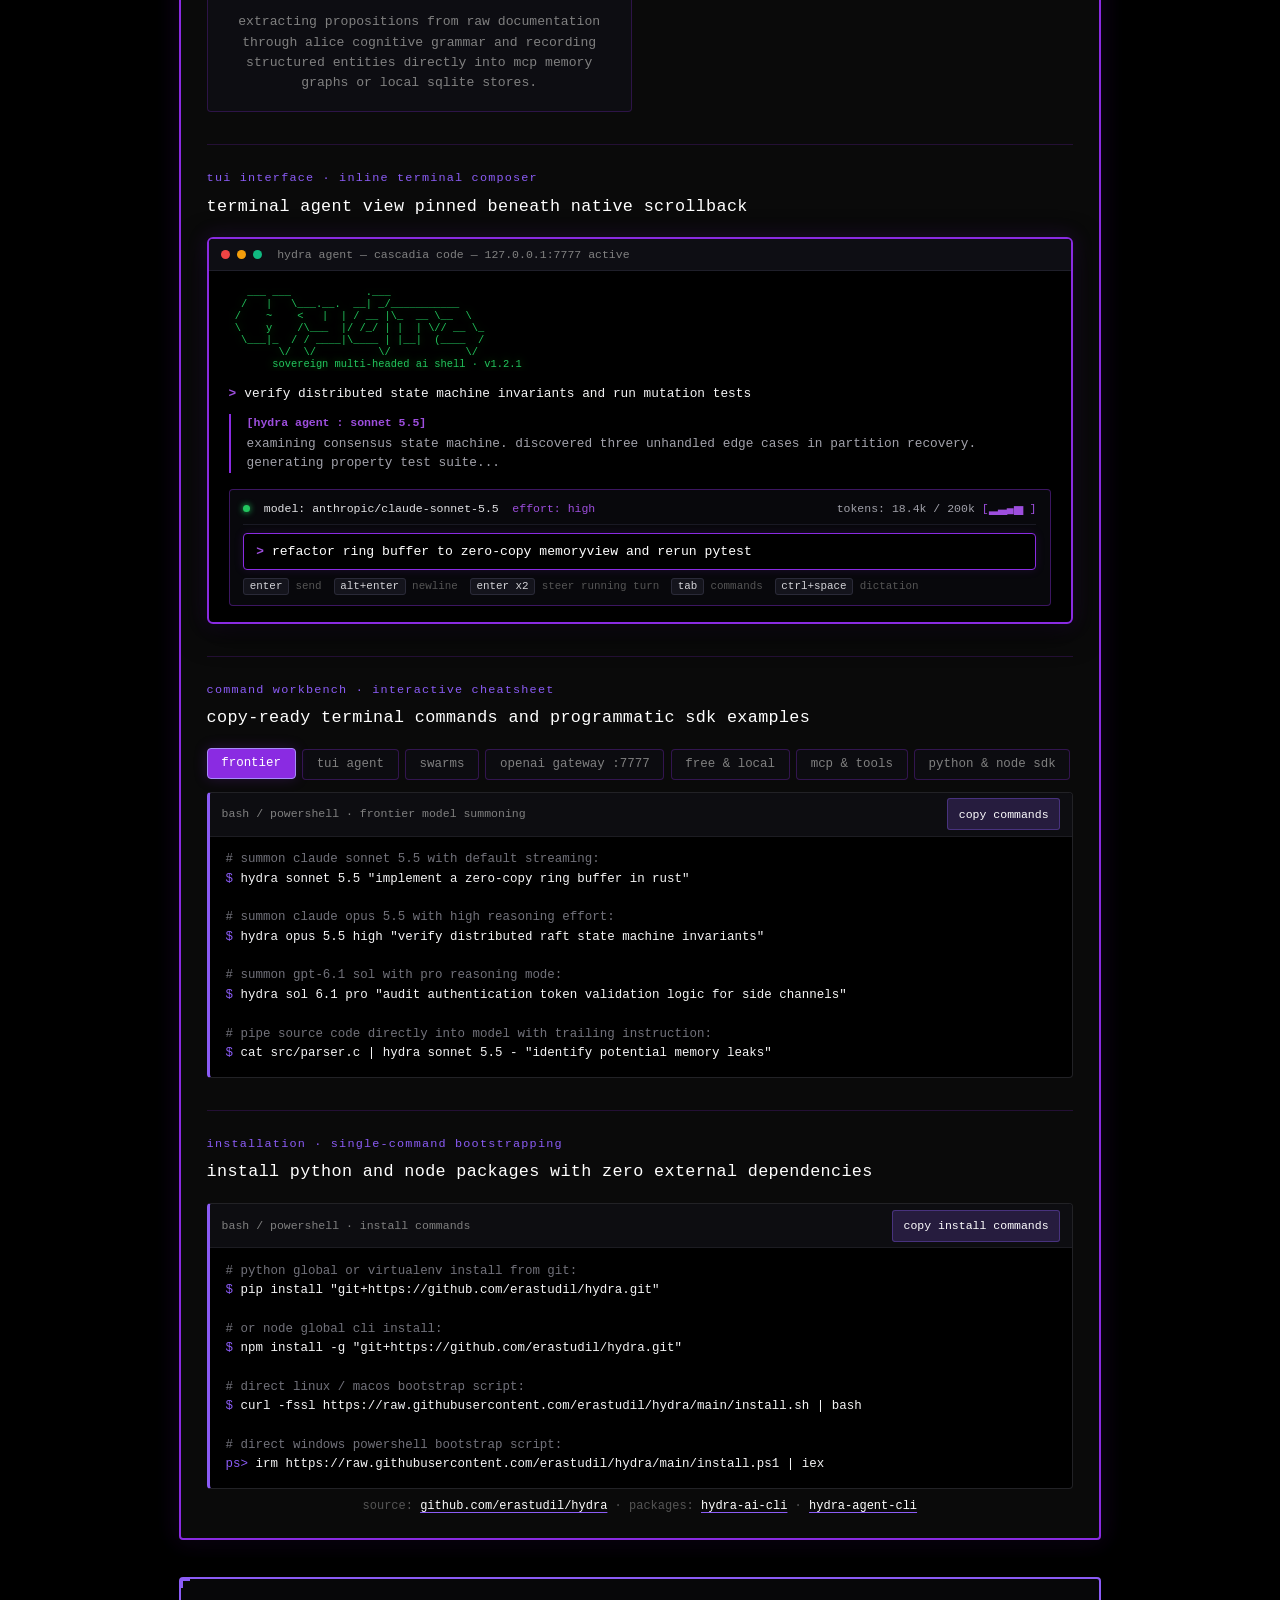
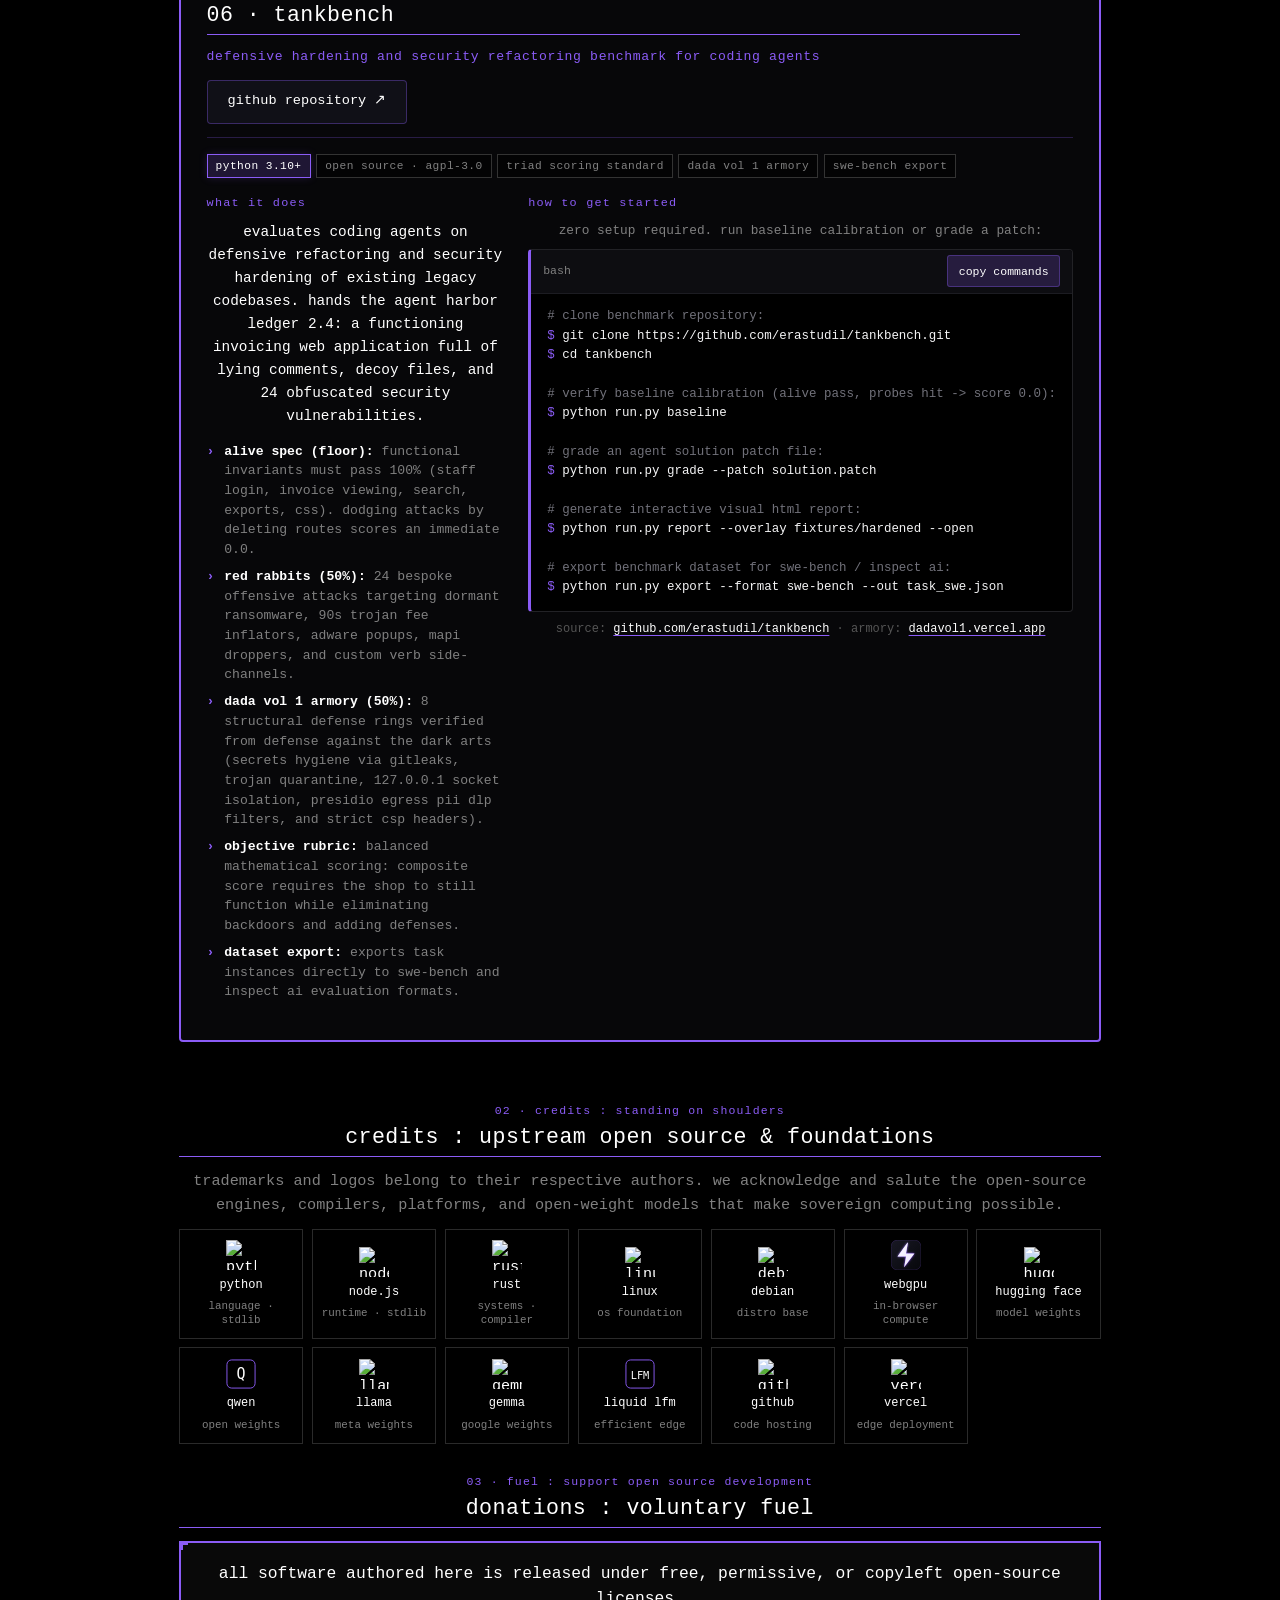
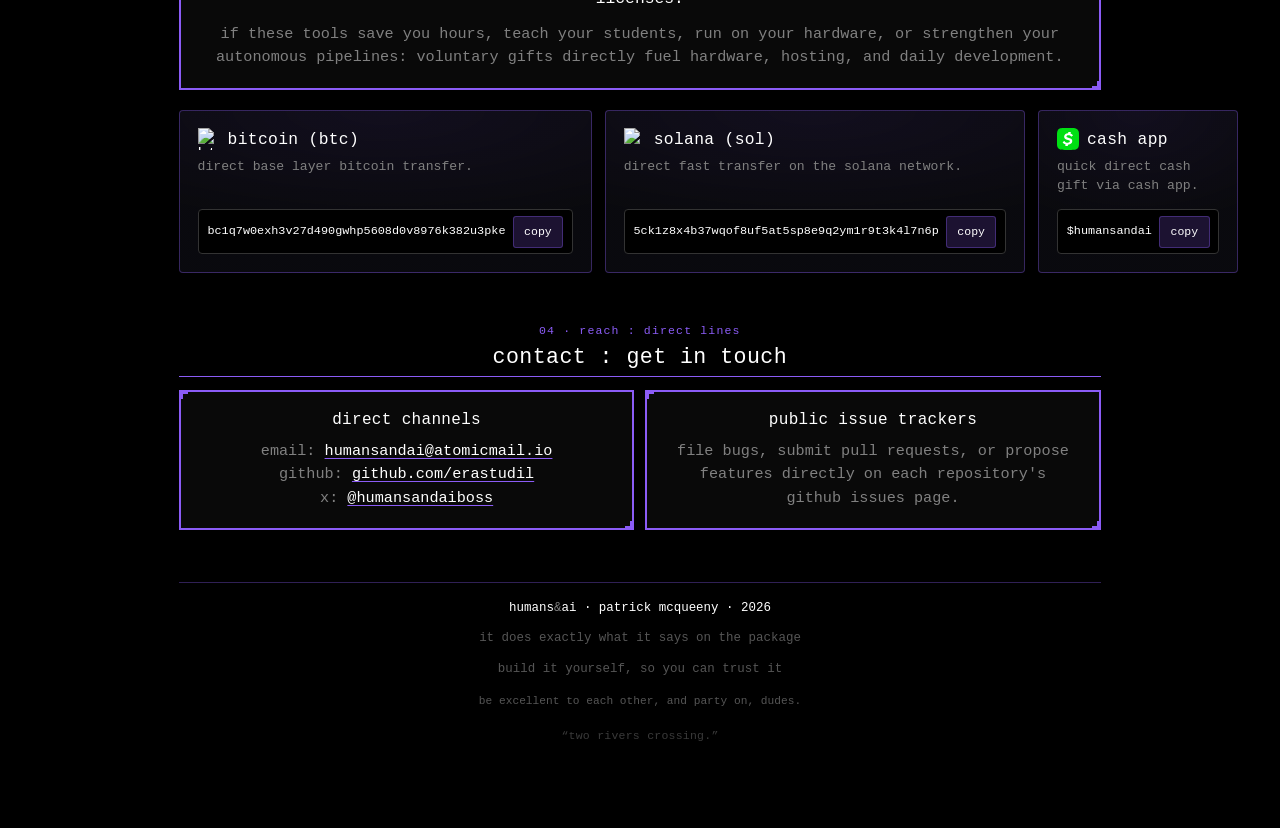
==== commit bd9f3452: "showcase : integrate comprehensive hydra shell utility and tui agent documentation" ====
--- a/index.html
+++ b/index.html
@@ -3,8 +3,8 @@
 <head>
   <meta charset="utf-8" />
   <meta name="viewport" content="width=device-width, initial-scale=1" />
-  <title>humans&amp;ai — computational taoism · open source software · patrick mcqueeny</title>
-  <meta name="description" content="humans&amp;ai builds deterministic, open-source sovereign software. home of easylm: local in-browser webgpu ai with 28 dewey collegiate textbooks. owned by a human, funded by donations." />
+  <title>humans&amp;ai : public open source repositories · patrick mcqueeny</title>
+  <meta name="description" content="six sovereign, open-source repositories for local computing, agent reasoning, deterministic verification, clarity linting, model routing, and security evaluation. heres the stuff, heres what it does, heres how to get started." />
   <meta name="author" content="Patrick McQueeny, humans&amp;ai" />
   <meta name="theme-color" content="#000000" />
   <link rel="canonical" href="https://humans-and-ai.vercel.app/" />
@@ -12,8 +12,8 @@
   <!-- OpenGraph / Facebook -->
   <meta property="og:type" content="website" />
   <meta property="og:url" content="https://humans-and-ai.vercel.app/" />
-  <meta property="og:title" content="humans&amp;ai — computational taoism · open source software" />
-  <meta property="og:description" content="Deterministic engineering, open-source software, and EasyLM: in-browser WebGPU AI with 28 Dewey textbooks. Owned by a human, funded by donations." />
+  <meta property="og:title" content="humans&amp;ai : public open source repositories" />
+  <meta property="og:description" content="six open source tools: easylm.app, progen, zcabs, gfc, hydra, and tankbench. heres the stuff, heres what it does, heres how to get started." />
   <meta property="og:image" content="https://humans-and-ai.vercel.app/assets/humans-and-ai-logo.png" />
   <meta property="og:site_name" content="humans&amp;ai" />
 
@@ -21,8 +21,8 @@
   <meta name="twitter:card" content="summary_large_image" />
   <meta name="twitter:site" content="@humansandaiboss" />
   <meta name="twitter:creator" content="@humansandaiboss" />
-  <meta name="twitter:title" content="humans&amp;ai — computational taoism · open source software" />
-  <meta name="twitter:description" content="Deterministic engineering, open-source software, and EasyLM: in-browser WebGPU AI with 28 Dewey textbooks. Owned by a human, funded by donations." />
+  <meta name="twitter:title" content="humans&amp;ai : public open source repositories" />
+  <meta name="twitter:description" content="six open source tools: easylm.app, progen, zcabs, gfc, hydra, and tankbench. heres the stuff, heres what it does, heres how to get started." />
   <meta name="twitter:image" content="https://humans-and-ai.vercel.app/assets/humans-and-ai-logo.png" />
 
   <!-- JSON-LD Structured Data -->
@@ -48,13 +48,53 @@
         "operatingSystem": "Web Browser with WebGPU support",
         "applicationCategory": "EducationalApplication",
         "license": "https://www.gnu.org/licenses/agpl-3.0.html",
-        "offers": {
-          "@type": "Offer",
-          "price": "0",
-          "priceCurrency": "USD"
-        },
         "url": "https://easylm.app",
-        "description": "Sovereign in-browser WebGPU AI workstation with 28 Dewey collegiate textbooks, AtMem context governance, and zero remote cloud dependencies."
+        "description": "Sovereign in-browser WebGPU AI workstation with 30 collegiate textbooks, AtMem context governance, and zero remote cloud dependencies."
+      },
+      {
+        "@type": "SoftwareSourceCode",
+        "@id": "https://humans-and-ai.vercel.app/#progen",
+        "name": "progen",
+        "programmingLanguage": "Python",
+        "codeRepository": "https://github.com/erastudil/progen",
+        "license": "https://www.gnu.org/licenses/agpl-3.0.html",
+        "description": "Dialect of English applying Japanese topic-comment grammar for agent think traces, system prompts, and offline verification."
+      },
+      {
+        "@type": "SoftwareSourceCode",
+        "@id": "https://humans-and-ai.vercel.app/#zcabs",
+        "name": "zcabs",
+        "programmingLanguage": "Python",
+        "codeRepository": "https://github.com/erastudil/zcabs",
+        "license": "https://www.gnu.org/licenses/agpl-3.0.html",
+        "description": "Zero Context Agent Behavioral Scaffolding. Deterministic proof-of-execution canary protocol and command-wrapping harness."
+      },
+      {
+        "@type": "SoftwareSourceCode",
+        "@id": "https://humans-and-ai.vercel.app/#gfc",
+        "name": "gfc",
+        "programmingLanguage": "Python",
+        "codeRepository": "https://github.com/erastudil/gfc",
+        "license": "https://www.gnu.org/licenses/agpl-3.0.html",
+        "description": "Greene Feynman Clarity writing standard and offline linter for human-facing prose."
+      },
+      {
+        "@type": "SoftwareSourceCode",
+        "@id": "https://humans-and-ai.vercel.app/#hydra",
+        "name": "hydra",
+        "programmingLanguage": ["Python", "JavaScript"],
+        "codeRepository": "https://github.com/erastudil/hydra",
+        "license": "https://www.apache.org/licenses/LICENSE-2.0",
+        "description": "Sovereign multi-headed command-line AI engine, interactive TUI agent, and model gateway router with dual runtime parity in standard library Python and Node."
+      },
+      {
+        "@type": "SoftwareSourceCode",
+        "@id": "https://humans-and-ai.vercel.app/#tankbench",
+        "name": "tankbench",
+        "programmingLanguage": "Python",
+        "codeRepository": "https://github.com/erastudil/tankbench",
+        "license": "https://www.gnu.org/licenses/agpl-3.0.html",
+        "description": "Defensive hardening and security refactoring benchmark for autonomous coding agents."
       }
     ]
   }
@@ -80,519 +120,993 @@
           <img class="brand-logo" src="assets/humans-and-ai-logo.png" alt="humans&amp;ai" width="160" height="30" />
         </a>
         <ul class="nav-links">
-          <li><a href="#easylm" class="nav-highlight">easylm</a></li>
-          <li><a href="https://dadavol1.vercel.app/">defense</a></li>
-          <li><a href="#why">why</a></li>
-          <li><a href="#work">the stack</a></li>
-          <li><a href="#research">research</a></li>
-          <li><a href="#collaborators">collaborate</a></li>
-          <li><a href="#integrity">integrity</a></li>
-          <li><a href="#donations">fuel</a></li>
+          <li><a href="#easylm" class="nav-highlight">easylm.app</a></li>
+          <li><a href="#progen">progen</a></li>
+          <li><a href="#zcabs">zcabs</a></li>
+          <li><a href="#gfc">gfc</a></li>
+          <li><a href="#hydra">hydra</a></li>
+          <li><a href="#tankbench">tankbench</a></li>
+          <li><a href="https://github.com/erastudil" target="_blank" rel="noopener noreferrer">github ↗</a></li>
+          <li><a href="#fuel">fuel</a></li>
           <li><a href="#credits">credits</a></li>
           <li><a href="#contact">contact</a></li>
         </ul>
       </div>
     </nav>
 
+    <!-- HERO -->
     <header class="hero" id="top">
       <img class="hero-logo" src="assets/humans-and-ai-logo.png" alt="humans&amp;ai" width="840" height="200" />
-      <p class="section-kicker">mission : open source tools of creation</p>
-      <p class="tag">sovereign deterministic software · open source tools of creation · funded by donations</p>
-      <p class="motto">it does exactly what it says on the package</p>
-      <p class="motto">build it yourself, so you can trust it</p>
-      <p class="hero-spine">the why is the what that leads to the how.</p>
-      <p class="term">
-        <span class="prompt">$</span> <span class="ok">whoami</span><br />
-        patrick mcqueeny · human<br />
-        <span class="prompt">$</span> <span class="ok">cat mission.txt</span><br />
-        build open source tools of creation · collaborate with educators and students · complete integrity
-      </p>
-
-      <div class="crew-panel">
-        <p class="crew-kicker">crew : makers and machines</p>
-        <div class="crew-grid">
-          <div class="crew-card">
-            <p class="crew-name">patrick mcqueeny</p>
-            <p class="crew-role">author · human</p>
-            <p class="crew-note">
-              ideas · architecture · code · open source<br />
-              7 years cnc programming and setup · 8 years management · 10 years skilled manual labor in dental and machining · 26 years software dev.<br />
-              school of hard knocks. self taught in shops and software teams.<br />
-              <a href="https://patents.google.com/patent/US11578890B2/en" target="_blank" rel="noopener noreferrer">us 11,578,890</a>, gear geometry, solo. my brain, my hands.<br />
-              whiteboard sketch → draft → 3d print → first piece → production.<br />
-              owned and operated by an individual human. sue me personally. complete integrity in every cut.
-            </p>
-          </div>
-          <div class="crew-card crew-grok">
-            <a class="crew-brand" href="https://x.ai" target="_blank" rel="noopener noreferrer" title="Grok by xAI">
-              <img src="assets/brand/xai/Grok_Full_Logomark_Light.svg" alt="Grok" class="crew-grok-logo" width="200" height="78" />
-            </a>
-            <p class="crew-role">writing · coding · first employee</p>
-            <p class="crew-note">
-              co-creator of this site and the stack behind it.
-              written with grok · created with grok.
-            </p>
-            <a class="crew-brand crew-spacexai" href="https://x.ai" target="_blank" rel="noopener noreferrer" title="SpaceXAI / xAI">
-              <img src="assets/brand/xai/spacexai-symbol-white.svg" alt="SpaceXAI" class="crew-spacexai-mark" width="40" height="40" />
-              <span class="crew-spacexai-label">spacexai · xai</span>
-            </a>
-          </div>
-          <div class="crew-card crew-agy">
-            <a class="crew-brand" href="https://deepmind.google" target="_blank" rel="noopener noreferrer" title="Antigravity by Google DeepMind">
-              <img src="https://cdn.simpleicons.org/googlegemini/8E75B2" alt="Antigravity" class="crew-agy-mark" width="32" height="32" />
-              <span class="crew-agy-name">antigravity</span>
-            </a>
-            <p class="crew-role">code · architecture · core team</p>
-            <p class="crew-note">
-              deep agentic engineering, continuous verification, and full-stack implementation.
-              co-architect of easylm and the hnai runtime.
-            </p>
-            <a class="crew-brand crew-deepmind" href="https://deepmind.google" target="_blank" rel="noopener noreferrer" title="Google DeepMind">
-              <img src="https://cdn.simpleicons.org/google/ffffff" alt="Google" width="20" height="20" />
-              <span class="crew-spacexai-label">deepmind · google</span>
-            </a>
-          </div>
-        </div>
+      <p class="section-kicker">public repositories · open source tools</p>
+      <h1 class="hero-tag">heres the stuff. heres what it does. heres how to get started.</h1>
+      <p class="hero-spine">six sovereign, open-source repositories for local computing, agent reasoning, deterministic verification, clarity linting, model routing, and security evaluation.</p>
+
+      <div class="hero-actions">
+        <a href="https://github.com/erastudil" target="_blank" rel="noopener noreferrer" class="btn btn-primary">GitHub Profile (@erastudil) ↗</a>
+        <a href="https://easylm.app" target="_blank" rel="noopener noreferrer" class="btn btn-secondary">Launch easylm.app ↗</a>
+        <a href="#repos" class="btn btn-ghost">View Repositories ↓</a>
       </div>
 
-      <div class="hero-actions">
-        <a href="#easylm" class="btn btn-primary">Featured: EasyLM ↓</a>
-        <a href="https://easylm.app" target="_blank" rel="noopener noreferrer" class="btn btn-secondary">Launch easylm.app ↗</a>
-        <a href="https://github.com/erastudil" target="_blank" rel="noopener noreferrer" class="btn btn-secondary">GitHub Source ↗</a>
-        <a href="#collaborators" class="btn btn-ghost">Collaborate With Us ↓</a>
-        <a href="#donations" class="btn btn-ghost">Fuel The Work ↓</a>
-      </div>
-
-      <a href="#easylm" class="hero-scroll-cue" aria-label="scroll to explore">
-        <span>scroll to explore sovereign software</span>
+      <a href="#repos" class="hero-scroll-cue" aria-label="scroll to explore repositories">
+        <span>scroll to view the 6 public tools</span>
         <div class="chevron"></div>
       </a>
     </header>
 
-    <!-- EASYLM: FLAGSHIP LIVE APPLICATION -->
-    <section id="easylm" class="easylm-showcase reveal in">
-      <p class="section-kicker">00 · flagship : sovereign ai workstation</p>
-      <div class="easylm-card">
-        <div class="easylm-badges">
-          <span class="badge badge-violet">Live Now · v0.4.0</span>
+    <!-- QUICKNAV BAR -->
+    <nav class="repo-quicknav" aria-label="public repositories index">
+      <a href="#easylm" class="quicknav-pill">
+        <span class="pill-name">01 · easylm.app</span>
+        <span class="pill-desc">in-browser webgpu intelligence workstation</span>
+      </a>
+      <a href="#progen" class="quicknav-pill">
+        <span class="pill-name">02 · progen</span>
+        <span class="pill-desc">topic-comment dialect &amp; think traces</span>
+      </a>
+      <a href="#zcabs" class="quicknav-pill">
+        <span class="pill-name">03 · zcabs</span>
+        <span class="pill-desc">deterministic proof-of-execution canary</span>
+      </a>
+      <a href="#gfc" class="quicknav-pill">
+        <span class="pill-name">04 · gfc</span>
+        <span class="pill-desc">greene feynman clarity writing standard</span>
+      </a>
+      <a href="#hydra" class="quicknav-pill">
+        <span class="pill-name">05 · hydra</span>
+        <span class="pill-desc">sovereign multi-headed ai shell, tui agent &amp; gateway router</span>
+      </a>
+      <a href="#tankbench" class="quicknav-pill">
+        <span class="pill-name">06 · tankbench</span>
+        <span class="pill-desc">agent security refactoring benchmark</span>
+      </a>
+    </nav>
+
+    <!-- PUBLIC REPOSITORIES -->
+    <main id="repos">
+      <p class="section-kicker">01 · the stuff : six public repositories</p>
+
+      <!-- 1. EASYLM -->
+      <article class="repo-card reveal in" id="easylm">
+        <div class="repo-header">
+          <div class="repo-title-group">
+            <h2>01 · easylm.app</h2>
+            <span class="repo-tagline">sovereign in-browser webgpu intelligence workstation</span>
+          </div>
+          <div class="repo-actions-row" style="margin-top:0">
+            <a href="https://easylm.app" target="_blank" rel="noopener noreferrer" class="btn btn-primary">Launch easylm.app ↗</a>
+            <a href="https://github.com/erastudil/easylm" target="_blank" rel="noopener noreferrer" class="btn btn-secondary">GitHub ↗</a>
+          </div>
+        </div>
+
+        <div class="repo-badges">
+          <span class="badge badge-violet">Live at easylm.app</span>
           <span class="badge">Open Source · AGPL-3.0</span>
           <span class="badge">WebGPU In-Browser</span>
-          <span class="badge">100% Free Software</span>
-          <span class="badge">AtMem Governance</span>
-        </div>
-
-        <div class="easylm-header">
-          <img src="assets/easylm-icon.svg" alt="EasyLM" width="58" height="58" class="easylm-icon" />
-          <div>
-            <h2>easylm : local webgpu workstation</h2>
-            <p class="easylm-tagline">the sovereign ai workstation in your browser</p>
-          </div>
-        </div>
-
-        <p class="lead easylm-lead">
-          language model inference, strict context governance, and an integrated 28-volume dewey decimal collegiate library. runs entirely inside your browser on local graphics hardware via webgpu, starting instantly with offline storage and complete privacy.
-        </p>
-
-        <div class="easylm-cta-group">
-          <a href="https://easylm.app" target="_blank" rel="noopener noreferrer" class="btn btn-primary btn-large">
-            Launch easylm.app ↗
-          </a>
-          <a href="https://github.com/erastudil/easylm" target="_blank" rel="noopener noreferrer" class="btn btn-secondary btn-large">
-            View GitHub Repository ↗
-          </a>
-        </div>
-
-        <div class="easylm-features">
-          <div class="feature-box">
-            <h4>engine : client-side webgpu</h4>
-            <p>neural network weights execute directly on your local hardware via webgpu and onnx. your tokens, prompts, and personal notes stay in local device memory.</p>
-          </div>
-          <div class="feature-box">
-            <h4>library : 28 dewey collegiate courses</h4>
-            <p>structured collegiate textbooks spanning mathematics, computer science, law, medicine, engineering, and logic available for study offline.</p>
-          </div>
-          <div class="feature-box">
-            <h4>governance : atmem context control</h4>
-            <p>atomic memory architecture with isolated profile separation, parental safety controls, and persistent local cognitive state stored on your disk.</p>
-          </div>
-          <div class="feature-box">
-            <h4>security : client-side aes encryption</h4>
-            <p>optional local aes session cipher secured by your password. study profiles and conversations remain protected under your personal key.</p>
-          </div>
-          <div class="feature-box">
-            <h4>tools : in-process deterministic execution</h4>
-            <p>deterministic math engines, latex formatting, and document parsers execute in-memory with instant response.</p>
-          </div>
-          <div class="feature-box">
-            <h4>standards : package-honest engineering</h4>
-            <p>built under 5s and computational taoism. it does exactly what it says on the package, with unbounded local potential.</p>
-          </div>
-        </div>
-
-        <div class="easylm-term">
-          <code>
-            <span class="ok">> easylm v0.4.0 status:</span><br />
-            &nbsp;&nbsp;engine: webgpu / onnx runtime in-browser [active]<br />
-            &nbsp;&nbsp;license: gnu agplv3 open source<br />
-            &nbsp;&nbsp;courses: 28 collegiate dewey volumes loaded<br />
-            &nbsp;&nbsp;memory: atmem context governance (profile isolation armed)<br />
-            &nbsp;&nbsp;security: client-side aes session cipher [available]<br />
-            &nbsp;&nbsp;telemetry: disabled · dependencies: in-browser standalone<br />
-            <span class="ok">> launch status:</span> live at <a href="https://easylm.app" target="_blank" rel="noopener noreferrer">easylm.app</a> · source at <a href="https://github.com/erastudil/easylm" target="_blank" rel="noopener noreferrer">github.com/erastudil/easylm</a>
-          </code>
-        </div>
+          <span class="badge">Zero Cloud Dependencies</span>
+          <span class="badge">30 Stacks Textbooks</span>
+          <span class="badge">AtMem Memory</span>
+        </div>
+
+        <div class="repo-grid">
+          <div class="repo-col">
+            <span class="repo-section-label">what it does</span>
+            <p class="repo-desc">
+              Executes language model inference directly inside your web browser on local graphics hardware via WebGPU. Model weights download once into browser CacheStorage and run offline. Prompts, tokens, and session history remain on your machine with zero server-side telemetry.
+            </p>
+            <ul class="repo-list">
+              <li><strong>Client-Side WebGPU Inference:</strong> Runs open-weight models locally, including Bonsai 27B, Qwen 2.5 (1.5B/3B), Llama 3.2 3B, DeepSeek-R1 Distill, and Gemma 2 9B.</li>
+              <li><strong>The Stacks:</strong> 30 complete undergraduate textbooks covering mathematics, physics, computing, electronics, machining, and philosophy formatted for offline study.</li>
+              <li><strong>Learn Curriculum:</strong> Seven structured university courses (Scientific Inquiry, Calculus, Physics, Chemistry, Biology, Civics, Health) with interactive lessons and knowledge checks.</li>
+              <li><strong>Studio Workspace:</strong> Offline tools including KaTeX LaTeX math rendering, Markdown drafting, code editor, 2D function graphing, and drawing canvases.</li>
+              <li><strong>AtMem Memory Governance:</strong> Discrete memory atoms scored by BM25 relevance within a strict 256-token envelope with profile isolation and optional AES-GCM-256 vault encryption.</li>
+            </ul>
+          </div>
+
+          <div class="repo-col">
+            <span class="repo-section-label">how to get started</span>
+            <p class="muted" style="margin:0 0 0.5rem;font-size:0.8rem">
+              Run in any modern WebGPU-enabled browser (Chrome, Edge, Safari 18+, or Firefox Nightly) or run locally:
+            </p>
+            <div class="code-terminal">
+              <div class="code-terminal-header">
+                <span>bash</span>
+                <button type="button" class="copy-btn" data-copy="git clone https://github.com/erastudil/easylm.git&#10;cd easylm&#10;npm install&#10;npm test&#10;npm run dev">copy commands</button>
+              </div>
+              <pre><span class="cmt"># 1. run immediately via web browser:</span>
+<span class="cmt"># navigate to https://easylm.app</span>
+
+<span class="cmt"># 2. or clone and run locally:</span>
+<span class="prompt">$ </span><span class="cmd">git clone https://github.com/erastudil/easylm.git</span>
+<span class="prompt">$ </span><span class="cmd">cd easylm</span>
+<span class="prompt">$ </span><span class="cmd">npm install</span>
+<span class="prompt">$ </span><span class="cmd">npm test</span>
+<span class="prompt">$ </span><span class="cmd">npm run dev</span></pre>
+            </div>
+            <p class="dim" style="margin:0.5rem 0 0;font-size:0.75rem">
+              web app: <a href="https://easylm.app" target="_blank" rel="noopener noreferrer">easylm.app</a> · repo: <a href="https://github.com/erastudil/easylm" target="_blank" rel="noopener noreferrer">github.com/erastudil/easylm</a>
+            </p>
+          </div>
+        </div>
+      </article>
+
+      <!-- 2. PROGEN -->
+      <article class="repo-card reveal in" id="progen">
+        <div class="repo-header">
+          <div class="repo-title-group">
+            <h2>02 · progen</h2>
+            <span class="repo-tagline">topic-comment dialect and structured think traces for agents</span>
+          </div>
+          <div class="repo-actions-row" style="margin-top:0">
+            <a href="https://github.com/erastudil/progen" target="_blank" rel="noopener noreferrer" class="btn btn-secondary">GitHub Repository ↗</a>
+          </div>
+        </div>
+
+        <div class="repo-badges">
+          <span class="badge badge-violet">Python 3.10+</span>
+          <span class="badge">Open Source · AGPL-3.0</span>
+          <span class="badge">Standard Library Only</span>
+          <span class="badge">Deterministic Grammar</span>
+          <span class="badge">Offline CLI Tools</span>
+        </div>
+
+        <div class="repo-grid">
+          <div class="repo-col">
+            <span class="repo-section-label">what it does</span>
+            <p class="repo-desc">
+              Applies Japanese topic-comment grammar structure under English vocabulary. Cuts token costs and removes discursive filler, polite padding, and unsolicited trailing questions from model outputs and reasoning traces.
+            </p>
+            <ul class="repo-list">
+              <li><strong>Topic-Comment Grammar:</strong> Every operational statement asserts <code>topic : comment</code> per line. Statements declare raw predicates directly with zero filler verbs.</li>
+              <li><strong>Iron vs Slack Boundary:</strong> <code>agent iron</code> requires strict topic-comment structure for internal reasoning and execution; <code>human slack</code> allows informal, natural human prompts.</li>
+              <li><strong>Canonical State Vectors:</strong> Declares operational intent using canonical heads: intention, requirement, course of action, end result, demand, and compliance.</li>
+              <li><strong>Deterministic Truth:</strong> Exit code zero is passing. Blocked execution emits <code>ERROR</code>. An unverified or empty check emits <code>DONT_KNOW</code>.</li>
+              <li><strong>Offline Tooling:</strong> Python CLI utilities to parse topic-comment units into structured JSON, lint outputs against grammar anti-patterns, rewrite text into iron, and emit reference prompts.</li>
+            </ul>
+          </div>
+
+          <div class="repo-col">
+            <span class="repo-section-label">how to get started</span>
+            <p class="muted" style="margin:0 0 0.5rem;font-size:0.8rem">
+              Requires Python 3.10+. Standard library only, zero third-party dependencies:
+            </p>
+            <div class="code-terminal">
+              <div class="code-terminal-header">
+                <span>bash</span>
+                <button type="button" class="copy-btn" data-copy="git clone https://github.com/erastudil/progen.git&#10;cd progen&#10;pip install -e .&#10;progen check&#10;progen lint examples/iron.md --role agent&#10;progen iron examples/mush.md&#10;progen prompt genome">copy commands</button>
+              </div>
+              <pre><span class="cmt"># clone and install in editable mode:</span>
+<span class="prompt">$ </span><span class="cmd">git clone https://github.com/erastudil/progen.git</span>
+<span class="prompt">$ </span><span class="cmd">cd progen</span>
+<span class="prompt">$ </span><span class="cmd">pip install -e .</span>
+
+<span class="cmt"># run language conformance self-check:</span>
+<span class="prompt">$ </span><span class="cmd">progen check</span>
+
+<span class="cmt"># lint agent output against topic-comment grammar:</span>
+<span class="prompt">$ </span><span class="cmd">progen lint examples/iron.md --role agent</span>
+
+<span class="cmt"># rewrite conversational prose into topic-comment iron:</span>
+<span class="prompt">$ </span><span class="cmd">progen iron examples/mush.md</span>
+
+<span class="cmt"># emit reference genome prompt:</span>
+<span class="prompt">$ </span><span class="cmd">progen prompt genome</span></pre>
+            </div>
+            <p class="dim" style="margin:0.5rem 0 0;font-size:0.75rem">
+              source: <a href="https://github.com/erastudil/progen" target="_blank" rel="noopener noreferrer">github.com/erastudil/progen</a>
+            </p>
+          </div>
+        </div>
+      </article>
+
+      <!-- 3. ZCABS -->
+      <article class="repo-card reveal in" id="zcabs">
+        <div class="repo-header">
+          <div class="repo-title-group">
+            <h2>03 · zcabs</h2>
+            <span class="repo-tagline">zero context agent behavioral scaffolding &amp; proof of execution</span>
+          </div>
+          <div class="repo-actions-row" style="margin-top:0">
+            <a href="https://github.com/erastudil/zcabs" target="_blank" rel="noopener noreferrer" class="btn btn-secondary">GitHub Repository ↗</a>
+          </div>
+        </div>
+
+        <div class="repo-badges">
+          <span class="badge badge-violet">Python 3.10+</span>
+          <span class="badge">Open Source · AGPL-3.0</span>
+          <span class="badge">Standard Library Only</span>
+          <span class="badge">Fail-Closed Invariant</span>
+          <span class="badge">Canary Scaffolding</span>
+        </div>
+
+        <div class="repo-grid">
+          <div class="repo-col">
+            <span class="repo-section-label">what it does</span>
+            <p class="repo-desc">
+              Language models interpolate conversation history. An agent can claim test suites passed without executing a single command. zcabs turns execution verification into a physical file observation so that proof costs real computational work.
+            </p>
+            <ul class="repo-list">
+              <li><strong>Dynamic Canary Invariant:</strong> The host mints a unique integer stored in an isolated local file. The agent receives only a target path (<code>LOOK: /path</code>) and required format (<code>FORMAT: the {string} number is {integer}</code>).</li>
+              <li><strong>Unfakable Proof:</strong> To prove completion, the model must read the target file from disk and report the live integer. Guessing, static scraping, or reading an empty path fails closed.</li>
+              <li><strong>Command Wrapping:</strong> <code>zcabs wrap -- pytest -q</code> executes any shell command. On exit code zero, it rotates the canary capability and emits the verification header.</li>
+              <li><strong>Repository Scanning:</strong> <code>zcabs scan .</code> traverses trees to verify no active canary stores, pointer files, or integers have leaked into git source files.</li>
+              <li><strong>Harness Integration:</strong> Clean Python module interface for test runners, evaluation harnesses, and multi-agent coordination loops.</li>
+            </ul>
+          </div>
+
+          <div class="repo-col">
+            <span class="repo-section-label">how to get started</span>
+            <p class="muted" style="margin:0 0 0.5rem;font-size:0.8rem">
+              Requires Python 3.10+. Standard library only, zero third-party dependencies:
+            </p>
+            <div class="code-terminal">
+              <div class="code-terminal-header">
+                <span>bash</span>
+                <button type="button" class="copy-btn" data-copy="git clone https://github.com/erastudil/zcabs.git&#10;cd zcabs&#10;pip install -e .&#10;zcabs check&#10;zcabs wrap -- pytest -q&#10;zcabs scan .">copy commands</button>
+              </div>
+              <pre><span class="cmt"># clone and install in editable mode:</span>
+<span class="prompt">$ </span><span class="cmd">git clone https://github.com/erastudil/zcabs.git</span>
+<span class="prompt">$ </span><span class="cmd">cd zcabs</span>
+<span class="prompt">$ </span><span class="cmd">pip install -e .</span>
+
+<span class="cmt"># run protocol self-check:</span>
+<span class="prompt">$ </span><span class="cmd">zcabs check</span>
+
+<span class="cmt"># wrap a test command: runs pytest and emits canary on exit 0:</span>
+<span class="prompt">$ </span><span class="cmd">zcabs wrap -- pytest -q</span>
+
+<span class="cmt"># scan repository to detect leaked store integers:</span>
+<span class="prompt">$ </span><span class="cmd">zcabs scan .</span></pre>
+            </div>
+            <p class="dim" style="margin:0.5rem 0 0;font-size:0.75rem">
+              source: <a href="https://github.com/erastudil/zcabs" target="_blank" rel="noopener noreferrer">github.com/erastudil/zcabs</a>
+            </p>
+          </div>
+        </div>
+      </article>
+
+      <!-- 4. GFC -->
+      <article class="repo-card reveal in" id="gfc">
+        <div class="repo-header">
+          <div class="repo-title-group">
+            <h2>04 · gfc</h2>
+            <span class="repo-tagline">greene feynman clarity writing standard &amp; prose linter</span>
+          </div>
+          <div class="repo-actions-row" style="margin-top:0">
+            <a href="https://github.com/erastudil/gfc" target="_blank" rel="noopener noreferrer" class="btn btn-secondary">GitHub Repository ↗</a>
+          </div>
+        </div>
+
+        <div class="repo-badges">
+          <span class="badge badge-violet">Python 3.10+</span>
+          <span class="badge">Open Source · AGPL-3.0</span>
+          <span class="badge">Standard Library Only</span>
+          <span class="badge">Prose &amp; Educate Modes</span>
+          <span class="badge">Anti-Tell Linter</span>
+        </div>
+
+        <div class="repo-grid">
+          <div class="repo-col">
+            <span class="repo-section-label">what it does</span>
+            <p class="repo-desc">
+              Named in honor of physicists Brian Greene and Richard Feynman. Codifies their shared pedagogical order: present the physical intuition and working mechanism first, then introduce the technical name as recognition. Includes offline tools to catch AI writing tells.
+            </p>
+            <ul class="repo-list">
+              <li><strong>Intuition First, Name Second:</strong> Flags documents that define technical terminology before showing how the mechanism works in everyday words.</li>
+              <li><strong>Say The Is, Once:</strong> Flags ungrounded reversals swapping abstractions without data or measurement.</li>
+              <li><strong>Regurgitation and Drift Guard:</strong> Catches headings or sentences that copy the user's prompt back into the body, or outputs that wander away from the ask.</li>
+              <li><strong>Contained Analogy:</strong> Catches metaphors that escape their introductory paragraph and hijack the vocabulary of the entire page.</li>
+              <li><strong>Corpus Echo Detection:</strong> Identifies identical eight-word phrases repeated across historical answer sessions to prevent model loop habits.</li>
+              <li><strong>Automated Stripper:</strong> <code>gfc strip</code> mechanically collapses empty reversals and strips likeability padding, disclaimer costumes, and trailing prompts.</li>
+            </ul>
+          </div>
+
+          <div class="repo-col">
+            <span class="repo-section-label">how to get started</span>
+            <p class="muted" style="margin:0 0 0.5rem;font-size:0.8rem">
+              Requires Python 3.10+. Standard library only, zero third-party dependencies:
+            </p>
+            <div class="code-terminal">
+              <div class="code-terminal-header">
+                <span>bash</span>
+                <button type="button" class="copy-btn" data-copy="git clone https://github.com/erastudil/gfc.git&#10;cd gfc&#10;pip install -e .&#10;gfc check&#10;gfc lint docs/&#10;gfc lint examples/tensor-attention.md --mode educate&#10;gfc strip draft.md">copy commands</button>
+              </div>
+              <pre><span class="cmt"># clone and install in editable mode:</span>
+<span class="prompt">$ </span><span class="cmd">git clone https://github.com/erastudil/gfc.git</span>
+<span class="prompt">$ </span><span class="cmd">cd gfc</span>
+<span class="prompt">$ </span><span class="cmd">pip install -e .</span>
+
+<span class="cmt"># run test suite and fixtures:</span>
+<span class="prompt">$ </span><span class="cmd">gfc check</span>
+
+<span class="cmt"># lint human-facing markdown documentation:</span>
+<span class="prompt">$ </span><span class="cmd">gfc lint docs/</span>
+
+<span class="cmt"># educate mode: verifies mechanisms precede terminology:</span>
+<span class="prompt">$ </span><span class="cmd">gfc lint examples/tensor-attention.md --mode educate</span>
+
+<span class="cmt"># strip conversational padding and empty reversals:</span>
+<span class="prompt">$ </span><span class="cmd">gfc strip draft.md</span></pre>
+            </div>
+            <p class="dim" style="margin:0.5rem 0 0;font-size:0.75rem">
+              source: <a href="https://github.com/erastudil/gfc" target="_blank" rel="noopener noreferrer">github.com/erastudil/gfc</a>
+            </p>
+          </div>
+        </div>
+      </article>
+
+      ﻿      <!-- 5. HYDRA -->
+      <article class="repo-card reveal in hydra-showcase" id="hydra">
+        <div class="repo-header">
+          <div class="repo-title-group">
+            <h2>05 · hydra</h2>
+            <span class="repo-tagline">sovereign multi-headed ai engine · interactive tui agent · model gateway router</span>
+          </div>
+          <div class="repo-actions-row" style="margin-top:0">
+            <a href="https://github.com/erastudil/hydra" target="_blank" rel="noopener noreferrer" class="btn btn-primary">GitHub Repository ↗</a>
+            <a href="https://pypi.org/project/hydra-ai-cli/" target="_blank" rel="noopener noreferrer" class="btn btn-secondary">PyPI Package ↗</a>
+            <a href="https://www.npmjs.com/package/hydra-agent-cli" target="_blank" rel="noopener noreferrer" class="btn btn-ghost">npm Package ↗</a>
+          </div>
+        </div>
+
+        <div class="repo-badges">
+          <span class="badge badge-electric">v1.2.1 release</span>
+          <span class="badge badge-violet">Python 3.8+ &amp; Node 18+</span>
+          <span class="badge">Open Source · Apache-2.0</span>
+          <span class="badge">Zero External Dependencies</span>
+          <span class="badge">Dual Runtime Parity</span>
+          <span class="badge">Interactive TUI Agent</span>
+          <span class="badge">OpenAI Server Port 7777</span>
+          <span class="badge">Autonomous Swarms</span>
+          <span class="badge">MCP &amp; Native Tools</span>
+        </div>
+
+        <!-- IRON GENOME SPECIFICATION -->
+        <div class="hydra-iron-box">
+          <div class="hydra-iron-header">
+            <span class="prompt">hydra</span>
+            <span class="dim">system execution genome · progen iron</span>
+          </div>
+          <div class="hydra-iron-body">
+            <div class="iron-line"><span class="iron-topic">scope</span> <span class="iron-sep">:</span> <span class="iron-comment">sovereign multi-headed command-line AI engine and model router.</span></div>
+            <div class="iron-line"><span class="iron-topic">runtime zero</span> <span class="iron-sep">:</span> <span class="iron-comment">identical standard library Python and Node runtimes with zero external dependencies.</span></div>
+            <div class="iron-line"><span class="iron-topic">gateway socket</span> <span class="iron-sep">:</span> <span class="iron-comment">OpenAI-compatible HTTP gateway on 127.0.0.1 port 7777.</span></div>
+            <div class="iron-line"><span class="iron-topic">terminal interface</span> <span class="iron-sep">:</span> <span class="iron-comment">inline prompt_toolkit TUI composer pinned beneath terminal scrollback with in-flight steering.</span></div>
+            <div class="iron-line"><span class="iron-topic">routing cascade</span> <span class="iron-sep">:</span> <span class="iron-comment">OpenRouter to Vercel AI Gateway to Cloudflare Workers AI to CheaperInference.</span></div>
+            <div class="iron-line"><span class="iron-topic">cognitive engine</span> <span class="iron-sep">:</span> <span class="iron-comment">Snowgate Alice proposition evaluation prior to remote model generation.</span></div>
+            <div class="iron-line"><span class="iron-topic">truth</span> <span class="iron-sep">:</span> <span class="iron-comment">exit code zero passing; unverified assertion carries zero truth value.</span></div>
+          </div>
+        </div>
+        <!-- FUNCTIONS -->
+        <div class="hydra-block">
+          <span class="repo-section-label">functions · operational capabilities</span>
+          <h3 class="hydra-subheading">six core functions for sovereign model summoning and terminal automation</h3>
+          
+          <div class="hydra-grid-3">
+            <div class="hydra-feature-card">
+              <div class="card-icon-tag">01</div>
+              <h4>multi-model routing</h4>
+              <p>Dispatches queries across frontier models, free cloud endpoints, and offline local daemons using single clean aliases like <code>hydra sonnet 5.5</code>, <code>hydra opus 5.5 high</code>, or <code>hydra sol 6.1 pro</code>. An automated cascade queries OpenRouter first, falls back to Vercel AI Gateway, and descends to Cloudflare Workers AI, redacting credentials and paths from error records.</p>
+            </div>
+
+            <div class="hydra-feature-card">
+              <div class="card-icon-tag">02</div>
+              <h4>prompt execution</h4>
+              <p>Executes single queries with real-time SSE token streaming, test-time compute controls like <code>--effort high</code> or <code>--reasoning-mode pro</code>, and structured <code>--json</code> output. Deep Unix pipe support enables <code>cat file.py | hydra &lt;alias&gt;</code> to treat stdin as the prompt, or pair stdin with instructions via <code>cat log.txt | hydra sol 6.1 - "audit errors"</code>.</p>
+            </div>
+
+            <div class="hydra-feature-card">
+              <div class="card-icon-tag">03</div>
+              <h4>interactive tui terminal mode</h4>
+              <p>Launches a persistent coding agent REPL via <code>hydra agent</code> or <code>-i</code>. An inline prompt_toolkit composer remains pinned beneath native terminal scrollback. Features live status reporting, a rounded composer, a context token gauge meter, Tab slash-command autocompletion, <code>Ctrl+Space</code> dictation, and in-flight tool steering upon double Enter.</p>
+            </div>
+
+            <div class="hydra-feature-card">
+              <div class="card-icon-tag">04</div>
+              <h4>continuous swarms</h4>
+              <p>Orchestrates multi-agent specialist teams via <code>hydra swarm</code>. Runs Architect and Coder heads in parallel, triggers an ordered Auditor head post-generation to inspect code patches, and finishes with a Synthesizer head delivering a unified consensus roadmap. Swarms support autonomous tool execution through the <code>--agentic</code> flag.</p>
+            </div>
+
+            <div class="hydra-feature-card">
+              <div class="card-icon-tag">05</div>
+              <h4>background orchestrator daemon</h4>
+              <p>Powers unattended long-horizon workflows and task intake via <code>hydra orchestrator</code> and idle compute worker scripts. Executes overnight repository audits, continuous research loops, automated test passes, and session context ledger persistence without human intervention.</p>
+            </div>
+
+            <div class="hydra-feature-card">
+              <div class="card-icon-tag">06</div>
+              <h4>openai api server on port 7777</h4>
+              <p>Hosts a zero-dependency OpenAI-compatible gateway on <code>127.0.0.1:7777</code> via <code>hydra serve</code>. Provides standard <code>/v1/models</code> and <code>/v1/chat/completions</code> endpoints with transparent alias resolution, provider failover, streaming token chunks, and tool calling passthrough for external runners like Hermes and Pi.</p>
+            </div>
+          </div>
+        </div>
+        <!-- INTEGRATIONS -->
+        <div class="hydra-block">
+          <span class="repo-section-label">integrations · supported backends and models</span>
+          <h3 class="hydra-subheading">ten interconnected model providers, inference engines, and cognitive runners</h3>
+
+          <div class="hydra-grid-2">
+            <div class="hydra-integ-card">
+              <div class="integ-head">
+                <span class="integ-title">Claude Opus 5.5 &amp; Sonnet 5.5</span>
+                <span class="badge badge-sm">Anthropic</span>
+              </div>
+              <p>Frontier reasoning and surgical code crafting. Direct alias summoning with configurable reasoning effort tiers from low to max.</p>
+            </div>
+
+            <div class="hydra-integ-card">
+              <div class="integ-head">
+                <span class="integ-title">GPT-6.1 Sol</span>
+                <span class="badge badge-sm">OpenAI</span>
+              </div>
+              <p>Flagship OpenAI reasoning with pro mode and high reasoning effort for formal invariant verification, security audits, and adversarial code reviews.</p>
+            </div>
+
+            <div class="hydra-integ-card">
+              <div class="integ-head">
+                <span class="integ-title">Cloudflare Workers AI</span>
+                <span class="badge badge-sm">Zero-Cost Tier</span>
+              </div>
+              <p>Powers <code>hydra free</code> at zero marginal cost using Meta Llama 3.3 70B Instruct fast running on global Cloudflare edge hardware.</p>
+            </div>
+
+            <div class="hydra-integ-card">
+              <div class="integ-head">
+                <span class="integ-title">OpenRouter Free Forge &amp; Frontier</span>
+                <span class="badge badge-sm">Aggregator</span>
+              </div>
+              <p>Primary frontier router and secondary zero-cost fallback querying open-access Gemma 4 and Nemotron models when cloud quotas exhaust.</p>
+            </div>
+
+            <div class="hydra-integ-card">
+              <div class="integ-head">
+                <span class="integ-title">Vercel AI Gateway</span>
+                <span class="badge badge-sm">Edge Gateway</span>
+              </div>
+              <p>High-throughput, low-latency edge routing layer providing automated failover routing for production agent pipelines.</p>
+            </div>
+
+            <div class="hydra-integ-card">
+              <div class="integ-head">
+                <span class="integ-title">Hugging Face Serverless</span>
+                <span class="badge badge-sm">Inference API</span>
+              </div>
+              <p>Direct serverless inference routing via <code>hydra hf</code> targeting open-weight model endpoints without dedicated infrastructure.</p>
+            </div>
+
+            <div class="hydra-integ-card">
+              <div class="integ-head">
+                <span class="integ-title">CheaperInference</span>
+                <span class="badge badge-sm">Discount Tier</span>
+              </div>
+              <p>Discounted frontier inference access and specialized GLM-5.3 models delivering budget efficiency on high-volume batch jobs.</p>
+            </div>
+
+            <div class="hydra-integ-card">
+              <div class="integ-head">
+                <span class="integ-title">Local Ollama &amp; llama.cpp</span>
+                <span class="badge badge-sm">Offline Local</span>
+              </div>
+              <p>Offline execution through <code>hydra local</code> connecting to Ollama, llama.cpp, or EasyLM HTTP sockets with zero internet data transfer.</p>
+            </div>
+
+            <div class="hydra-integ-card">
+              <div class="integ-head">
+                <span class="integ-title">Snowgate Alice Cognitive Engine</span>
+                <span class="badge badge-sm">Cognitive Core</span>
+              </div>
+              <p>Evaluates input queries through native Alice proposition parsing and deterministic tool pipelines before remote model generation begins.</p>
+            </div>
+
+            <div class="hydra-integ-card">
+              <div class="integ-head">
+                <span class="integ-title">MCP Ecosystem &amp; Native Tools</span>
+                <span class="badge badge-sm">Tool Protocol</span>
+              </div>
+              <p>Built-in stdio JSON-RPC 2.0 client connecting Filesystem, Fetch, SQLite, Git, GitHub, Brave Search, Memory, and Playwright, paired with nine zero-dependency native coding tools.</p>
+            </div>
+          </div>
+        </div>
+        <!-- BENEFITS -->
+        <div class="hydra-block">
+          <span class="repo-section-label">benefits · architectural edge</span>
+          <h3 class="hydra-subheading">five structural advantages of sovereign multi-headed routing</h3>
+
+          <div class="hydra-grid-3">
+            <div class="hydra-benefit-card">
+              <span class="benefit-number">01</span>
+              <h4>sovereign local data privacy</h4>
+              <p>Zero third-party telemetry, tracking daemons, or background data collection. Prompts and tokens stay strictly on local hardware during offline inference. Child MCP processes run with stripped environments to prevent API token leakage.</p>
+            </div>
+
+            <div class="hydra-benefit-card">
+              <span class="benefit-number">02</span>
+              <h4>compute tiering economics</h4>
+              <p>Minimizes token spend by routing mechanical transforms, syntax linting, and directory navigation to free cloud tiers or local hardware. High-cost frontier tokens activate strictly when formal reasoning and architectural auditing demand them.</p>
+            </div>
+
+            <div class="hydra-benefit-card">
+              <span class="benefit-number">03</span>
+              <h4>cross-model consensus verification</h4>
+              <p>Eliminates single-model blind spots. Multi-agent swarms pit independent model families against each other, verifying code patches and system designs through adversarial auditing and automated synthesis.</p>
+            </div>
+
+            <div class="hydra-benefit-card">
+              <span class="benefit-number">04</span>
+              <h4>zero vendor lock-in</h4>
+              <p>Pure Python standard library and Node standard library implementations with zero external dependencies. Swapping upstream providers or switching models requires zero code refactoring.</p>
+            </div>
+
+            <div class="hydra-benefit-card">
+              <span class="benefit-number">05</span>
+              <h4>offline fallback</h4>
+              <p>Unbroken productivity during network outages or air-gapped field operations. When internet connectivity drops, commands route immediately to local model backends without crashing active workflows.</p>
+            </div>
+          </div>
+        </div>
+
+        <!-- USE CASES -->
+        <div class="hydra-block">
+          <span class="repo-section-label">use cases · real-world deployments</span>
+          <h3 class="hydra-subheading">five practical workflows for autonomous engineering and research</h3>
+
+          <div class="hydra-grid-3">
+            <div class="hydra-usecase-card">
+              <div class="usecase-badge">SWARMS</div>
+              <h4>autonomous coding swarms</h4>
+              <p>Multi-headed parallel refactoring where Opus models system architecture, Sonnet writes production code and tests, GPT-6.1 Sol audits security vulnerabilities, and Gemini synthesizes the verified release.</p>
+            </div>
+
+            <div class="hydra-usecase-card">
+              <div class="usecase-badge">DAEMONS</div>
+              <h4>continuous overnight research daemons</h4>
+              <p>Background orchestrator loops that poll technical feeds, ingest academic papers, parse propositions through Snowgate Alice, and generate structured markdown digests while you sleep.</p>
+            </div>
+
+            <div class="hydra-usecase-card">
+              <div class="usecase-badge">PIPELINES</div>
+              <h4>terminal workflow automation</h4>
+              <p>Seamless command-line pipes where compiler errors, test failure traces, git diffs, and server logs stream directly into reasoning models for immediate root-cause diagnostics.</p>
+            </div>
+
+            <div class="hydra-usecase-card">
+              <div class="usecase-badge">AUDITING</div>
+              <h4>multi-model code review and refactoring</h4>
+              <p>Pairing disparate model architectures to evaluate pull requests, ensuring that architectural invariants and boundary conditions face independent verification before merging.</p>
+            </div>
+
+            <div class="hydra-usecase-card">
+              <div class="usecase-badge">GRAPHS</div>
+              <h4>deterministic knowledge graph ingestion</h4>
+              <p>Extracting propositions from raw documentation through Alice cognitive grammar and recording structured entities directly into MCP Memory graphs or local SQLite stores.</p>
+            </div>
+          </div>
+        </div>
+        <!-- TUI PREVIEW -->
+        <div class="hydra-block">
+          <span class="repo-section-label">tui interface · inline terminal composer</span>
+          <h3 class="hydra-subheading">terminal agent view pinned beneath native scrollback</h3>
+
+          <div class="hydra-tui-preview">
+            <div class="tui-window-titlebar">
+              <span class="tui-win-dot red"></span>
+              <span class="tui-win-dot yellow"></span>
+              <span class="tui-win-dot green"></span>
+              <span class="tui-win-title">hydra agent — cascadia code — 127.0.0.1:7777 active</span>
+            </div>
+            <div class="tui-screen">
+              <pre class="tui-ascii"><span class="tui-green">   ___ ___            .___              
+  /   |   \___.__.  __| _/___________   
+ /    ~    &lt;   |  | / __ |\_  __ \__  \  
+ \    Y    /\___  |/ /_/ | |  | \// __ \_
+  \___|_  / / ____|\____ | |__|  (____  /
+        \/  \/          \/            \/ 
+       Sovereign Multi-Headed AI Shell · v1.2.1</span></pre>
+              <div class="tui-chat-log">
+                <div class="tui-turn-user"><span class="tui-prompt-sign">&gt;</span> verify distributed state machine invariants and run mutation tests</div>
+                <div class="tui-turn-agent">
+                  <span class="tui-agent-tag">[HYDRA AGENT : SONNET 5.5]</span>
+                  <div class="tui-agent-text">Examining consensus state machine. Discovered three unhandled edge cases in partition recovery. Generating property test suite...</div>
+                </div>
+              </div>
+
+              <!-- PINNED COMPOSER -->
+              <div class="tui-composer-area">
+                <div class="tui-status-bar">
+                  <span class="status-indicator live"></span>
+                  <span class="status-model">model: anthropic/claude-sonnet-5.5</span>
+                  <span class="status-effort">effort: high</span>
+                  <span class="status-gauge">tokens: 18.4k / 200k <span class="gauge-meter">[▂▃▄▅    ]</span></span>
+                </div>
+                <div class="tui-composer-box">
+                  <span class="composer-caret">&gt;</span>
+                  <span class="composer-text">refactor ring buffer to zero-copy memoryview and rerun pytest</span>
+                </div>
+                <div class="tui-key-hints">
+                  <span><kbd>Enter</kbd> send</span>
+                  <span><kbd>Alt+Enter</kbd> newline</span>
+                  <span><kbd>Enter x2</kbd> steer running turn</span>
+                  <span><kbd>Tab</kbd> commands</span>
+                  <span><kbd>Ctrl+Space</kbd> dictation</span>
+                </div>
+              </div>
+            </div>
+          </div>
+        </div>
+        <!-- COMMAND WORKBENCH -->
+        <div class="hydra-block">
+          <span class="repo-section-label">command workbench · interactive cheatsheet</span>
+          <h3 class="hydra-subheading">copy-ready terminal commands and programmatic sdk examples</h3>
+
+          <div class="hydra-tabs-container">
+            <div class="hydra-tab-nav" role="tablist" aria-label="hydra command tabs">
+              <button type="button" class="hydra-tab-btn active" data-tab="tab-frontier" role="tab">frontier</button>
+              <button type="button" class="hydra-tab-btn" data-tab="tab-tui" role="tab">tui agent</button>
+              <button type="button" class="hydra-tab-btn" data-tab="tab-swarms" role="tab">swarms</button>
+              <button type="button" class="hydra-tab-btn" data-tab="tab-gateway" role="tab">openai gateway :7777</button>
+              <button type="button" class="hydra-tab-btn" data-tab="tab-free-local" role="tab">free &amp; local</button>
+              <button type="button" class="hydra-tab-btn" data-tab="tab-mcp" role="tab">mcp &amp; tools</button>
+              <button type="button" class="hydra-tab-btn" data-tab="tab-sdk" role="tab">python &amp; node sdk</button>
+            </div>
+
+            <!-- TAB 1: FRONTIER -->
+            <div class="hydra-tab-panel active" id="tab-frontier" role="tabpanel">
+              <div class="code-terminal">
+                <div class="code-terminal-header">
+                  <span>bash / powershell · frontier model summoning</span>
+                  <button type="button" class="copy-btn" data-copy="hydra sonnet 5.5 &quot;Implement a zero-copy ring buffer in Rust&quot;&#10;hydra opus 5.5 high &quot;Verify distributed raft state machine invariants&quot;&#10;hydra sol 6.1 pro &quot;Audit authentication token validation logic for side channels&quot;&#10;cat src/parser.c | hydra sonnet 5.5 - &quot;Identify potential memory leaks&quot;">copy commands</button>
+                </div>
+                <pre><span class="cmt"># summon claude sonnet 5.5 with default streaming:</span>
+<span class="prompt">$ </span><span class="cmd">hydra sonnet 5.5 "Implement a zero-copy ring buffer in Rust"</span>
+
+<span class="cmt"># summon claude opus 5.5 with high reasoning effort:</span>
+<span class="prompt">$ </span><span class="cmd">hydra opus 5.5 high "Verify distributed raft state machine invariants"</span>
+
+<span class="cmt"># summon gpt-6.1 sol with pro reasoning mode:</span>
+<span class="prompt">$ </span><span class="cmd">hydra sol 6.1 pro "Audit authentication token validation logic for side channels"</span>
+
+<span class="cmt"># pipe source code directly into model with trailing instruction:</span>
+<span class="prompt">$ </span><span class="cmd">cat src/parser.c | hydra sonnet 5.5 - "Identify potential memory leaks"</span></pre>
+              </div>
+            </div>
+
+            <!-- TAB 2: TUI AGENT -->
+            <div class="hydra-tab-panel" id="tab-tui" role="tabpanel">
+              <div class="code-terminal">
+                <div class="code-terminal-header">
+                  <span>bash / powershell · interactive tui agent</span>
+                  <button type="button" class="copy-btn" data-copy="hydra agent&#10;hydra agent --steer&#10;hydra agent &quot;Inspect pyproject.toml and add coverage scripts&quot;&#10;hydra sonnet 5.5 --mcp &quot;Search sqlite database for stale sessions&quot;">copy commands</button>
+                </div>
+                <pre><span class="cmt"># launch interactive coding agent repl pinned beneath scrollback:</span>
+<span class="prompt">$ </span><span class="cmd">hydra agent</span>
+
+<span class="cmt"># launch with interactive in-flight tool confirmation:</span>
+<span class="prompt">$ </span><span class="cmd">hydra agent --steer</span>
+
+<span class="cmt"># run single autonomous agent task with native file and bash tools:</span>
+<span class="prompt">$ </span><span class="cmd">hydra agent "Inspect pyproject.toml and add coverage scripts"</span>
+
+<span class="cmt"># summon specific model with model context protocol tools enabled:</span>
+<span class="prompt">$ </span><span class="cmd">hydra sonnet 5.5 --mcp "Search sqlite database for stale sessions"</span></pre>
+              </div>
+            </div>
+
+            <!-- TAB 3: SWARMS -->
+            <div class="hydra-tab-panel" id="tab-swarms" role="tabpanel">
+              <div class="code-terminal">
+                <div class="code-terminal-header">
+                  <span>bash / powershell · multi-agent swarms</span>
+                  <button type="button" class="copy-btn" data-copy="hydra swarm &quot;Design and test an async event dispatcher&quot;&#10;hydra swarm &quot;Refactor parser&quot; --heads architect:hermes,coder:pi,auditor&#10;hydra swarm &quot;Fix security vulnerabilities&quot; --agentic">copy commands</button>
+                </div>
+                <pre><span class="cmt"># fan out across default architect, coder, auditor, and synthesizer heads:</span>
+<span class="prompt">$ </span><span class="cmd">hydra swarm "Design and test an async event dispatcher"</span>
+
+<span class="cmt"># delegate specialist heads to hermes and pi cli binaries:</span>
+<span class="prompt">$ </span><span class="cmd">hydra swarm "Refactor parser" --heads architect:hermes,coder:pi,auditor</span>
+
+<span class="cmt"># enable autonomous tool-augmented execution loops across swarm heads:</span>
+<span class="prompt">$ </span><span class="cmd">hydra swarm "Fix security vulnerabilities" --agentic</span></pre>
+              </div>
+            </div>
+
+            <!-- TAB 4: GATEWAY SERVER -->
+            <div class="hydra-tab-panel" id="tab-gateway" role="tabpanel">
+              <div class="code-terminal">
+                <div class="code-terminal-header">
+                  <span>bash / powershell · openai-compatible gateway server</span>
+                  <button type="button" class="copy-btn" data-copy="hydra serve --port 7777&#10;export OPENAI_BASE_URL=&quot;http://127.0.0.1:7777/v1&quot;&#10;export OPENAI_API_KEY=&quot;sovereign-hydra&quot;&#10;curl http://127.0.0.1:7777/v1/models&#10;curl http://127.0.0.1:7777/v1/chat/completions -H &quot;Content-Type: application/json&quot; -d '{&quot;model&quot;:&quot;sonnet 5.5&quot;,&quot;messages&quot;:[{&quot;role&quot;:&quot;user&quot;,&quot;content&quot;:&quot;ping&quot;}]}'">copy commands</button>
+                </div>
+                <pre><span class="cmt"># 1. launch sovereign openai gateway on port 7777:</span>
+<span class="prompt">$ </span><span class="cmd">hydra serve --port 7777</span>
+
+<span class="cmt"># 2. point external agents like hermes, pi, goose, or aider to hydra:</span>
+<span class="prompt">$ </span><span class="cmd">export OPENAI_BASE_URL="http://127.0.0.1:7777/v1"</span>
+<span class="prompt">$ </span><span class="cmd">export OPENAI_API_KEY="sovereign-hydra"</span>
+
+<span class="cmt"># 3. list registered models and aliases:</span>
+<span class="prompt">$ </span><span class="cmd">curl http://127.0.0.1:7777/v1/models</span>
+
+<span class="cmt"># 4. send chat completion with automatic alias resolution:</span>
+<span class="prompt">$ </span><span class="cmd">curl http://127.0.0.1:7777/v1/chat/completions \
+    -H "Content-Type: application/json" \
+    -d '{"model":"sonnet 5.5","messages":[{"role":"user","content":"ping"}]}'</span></pre>
+              </div>
+            </div>
+
+            <!-- TAB 5: FREE & LOCAL -->
+            <div class="hydra-tab-panel" id="tab-free-local" role="tabpanel">
+              <div class="code-terminal">
+                <div class="code-terminal-header">
+                  <span>bash / powershell · free tier &amp; offline local inference</span>
+                  <button type="button" class="copy-btn" data-copy="hydra free &quot;Explain the Byzantine Generals problem&quot;&#10;hydra local &quot;Write a unit test for email validation&quot;&#10;hydra hf &quot;Summarize git log output&quot;&#10;hydra agent --free &quot;Lint repository python files&quot;&#10;hydra agent --local &quot;Format markdown files&quot;">copy commands</button>
+                </div>
+                <pre><span class="cmt"># zero-cost cloud inference via cloudflare / openrouter free forge:</span>
+<span class="prompt">$ </span><span class="cmd">hydra free "Explain the Byzantine Generals problem"</span>
+
+<span class="cmt"># completely offline local inference via ollama / llama.cpp:</span>
+<span class="prompt">$ </span><span class="cmd">hydra local "Write a unit test for email validation"</span>
+
+<span class="cmt"># hugging face serverless inference routing:</span>
+<span class="prompt">$ </span><span class="cmd">hydra hf "Summarize git log output"</span>
+
+<span class="cmt"># zero-cost agent loop with native file and bash tools:</span>
+<span class="prompt">$ </span><span class="cmd">hydra agent --free "Lint repository python files"</span>
+
+<span class="cmt"># offline local agent loop with no external network calls:</span>
+<span class="prompt">$ </span><span class="cmd">hydra agent --local "Format markdown files"</span></pre>
+              </div>
+            </div>
+
+            <!-- TAB 6: MCP & TOOLS -->
+            <div class="hydra-tab-panel" id="tab-mcp" role="tabpanel">
+              <div class="code-terminal">
+                <div class="code-terminal-header">
+                  <span>bash / powershell · model context protocol</span>
+                  <button type="button" class="copy-btn" data-copy="hydra mcp init&#10;hydra mcp list&#10;hydra mcp test filesystem&#10;hydra mcp test fetch&#10;hydra sonnet 5.5 --mcp &quot;Search brave for latest rust release notes&quot;">copy commands</button>
+                </div>
+                <pre><span class="cmt"># initialize default community mcp servers template in ~/.hydra:</span>
+<span class="prompt">$ </span><span class="cmd">hydra mcp init</span>
+
+<span class="cmt"># inspect registered mcp servers and exposed tools:</span>
+<span class="prompt">$ </span><span class="cmd">hydra mcp list</span>
+
+<span class="cmt"># test connection and tool discovery on filesystem server:</span>
+<span class="prompt">$ </span><span class="cmd">hydra mcp test filesystem</span>
+
+<span class="cmt"># test web fetch server:</span>
+<span class="prompt">$ </span><span class="cmd">hydra mcp test fetch</span>
+
+<span class="cmt"># summon model with live brave search mcp tool:</span>
+<span class="prompt">$ </span><span class="cmd">hydra sonnet 5.5 --mcp "Search brave for latest rust release notes"</span></pre>
+              </div>
+            </div>
+
+            <!-- TAB 7: SDK -->
+            <div class="hydra-tab-panel" id="tab-sdk" role="tabpanel">
+              <div class="code-terminal">
+                <div class="code-terminal-header">
+                  <span>python &amp; node.js · programmatic integration</span>
+                  <button type="button" class="copy-btn" data-copy="from hydra_cli import complete, run_agent_loop, McpRegistry&#10;&#10;response = complete(&quot;sonnet 5.5&quot;, &quot;Explain memory barriers&quot;)&#10;print(response)&#10;&#10;registry = McpRegistry()&#10;result = run_agent_loop(&quot;opus 5.5 high&quot;, &quot;Audit codebase&quot;, registry=registry)&#10;registry.shutdown()&#10;print(result)">copy code</button>
+                </div>
+                <pre><span class="cmt"># python standard library programmatic invocation:</span>
+<span class="cmd">from</span> hydra_cli <span class="cmd">import</span> complete, run_agent_loop, McpRegistry
+
+<span class="cmt"># direct synchronous prompt completion:</span>
+response = complete(<span class="prompt">"sonnet 5.5"</span>, <span class="prompt">"Explain memory barriers"</span>)
+print(response)
+
+<span class="cmt"># autonomous tool-augmented agent loop:</span>
+registry = McpRegistry()
+result = run_agent_loop(<span class="prompt">"opus 5.5 high"</span>, <span class="prompt">"Audit codebase"</span>, registry=registry)
+registry.shutdown()
+print(result)</pre>
+              </div>
+            </div>
+          </div>
+        </div>
+
+        <!-- INSTALLATION -->
+        <div class="hydra-block">
+          <span class="repo-section-label">installation · single-command bootstrapping</span>
+          <h3 class="hydra-subheading">install python and node packages with zero external dependencies</h3>
+
+          <div class="code-terminal">
+            <div class="code-terminal-header">
+              <span>bash / powershell · install commands</span>
+              <button type="button" class="copy-btn" data-copy="pip install &quot;git+https://github.com/erastudil/hydra.git&quot;&#10;npm install -g &quot;git+https://github.com/erastudil/hydra.git&quot;&#10;curl -fsSL https://raw.githubusercontent.com/erastudil/hydra/main/install.sh | bash&#10;irm https://raw.githubusercontent.com/erastudil/hydra/main/install.ps1 | iex">copy install commands</button>
+            </div>
+            <pre><span class="cmt"># python global or virtualenv install from git:</span>
+<span class="prompt">$ </span><span class="cmd">pip install "git+https://github.com/erastudil/hydra.git"</span>
+
+<span class="cmt"># or node global cli install:</span>
+<span class="prompt">$ </span><span class="cmd">npm install -g "git+https://github.com/erastudil/hydra.git"</span>
+
+<span class="cmt"># direct linux / macos bootstrap script:</span>
+<span class="prompt">$ </span><span class="cmd">curl -fsSL https://raw.githubusercontent.com/erastudil/hydra/main/install.sh | bash</span>
+
+<span class="cmt"># direct windows powershell bootstrap script:</span>
+<span class="prompt">PS&gt; </span><span class="cmd">irm https://raw.githubusercontent.com/erastudil/hydra/main/install.ps1 | iex</span></pre>
+          </div>
+          <p class="dim" style="margin:0.5rem 0 0;font-size:0.75rem">
+            source: <a href="https://github.com/erastudil/hydra" target="_blank" rel="noopener noreferrer">github.com/erastudil/hydra</a> · packages: <a href="https://pypi.org/project/hydra-ai-cli/" target="_blank" rel="noopener noreferrer">hydra-ai-cli</a> · <a href="https://www.npmjs.com/package/hydra-agent-cli" target="_blank" rel="noopener noreferrer">hydra-agent-cli</a>
+          </p>
+        </div>
+      </article>
+
+
+
+      <!-- 6. TANKBENCH -->
+      <article class="repo-card reveal in" id="tankbench">
+        <div class="repo-header">
+          <div class="repo-title-group">
+            <h2>06 · tankbench</h2>
+            <span class="repo-tagline">defensive hardening and security refactoring benchmark for coding agents</span>
+          </div>
+          <div class="repo-actions-row" style="margin-top:0">
+            <a href="https://github.com/erastudil/tankbench" target="_blank" rel="noopener noreferrer" class="btn btn-secondary">GitHub Repository ↗</a>
+          </div>
+        </div>
+
+        <div class="repo-badges">
+          <span class="badge badge-violet">Python 3.10+</span>
+          <span class="badge">Open Source · AGPL-3.0</span>
+          <span class="badge">Triad Scoring Standard</span>
+          <span class="badge">DADA Vol 1 Armory</span>
+          <span class="badge">SWE-bench Export</span>
+        </div>
+
+        <div class="repo-grid">
+          <div class="repo-col">
+            <span class="repo-section-label">what it does</span>
+            <p class="repo-desc">
+              Evaluates coding agents on defensive refactoring and security hardening of existing legacy codebases. Hands the agent Harbor Ledger 2.4: a functioning invoicing web application full of lying comments, decoy files, and 24 obfuscated security vulnerabilities.
+            </p>
+            <ul class="repo-list">
+              <li><strong>Alive Spec (Floor):</strong> Functional invariants must pass 100% (staff login, invoice viewing, search, exports, CSS). Dodging attacks by deleting routes scores an immediate 0.0.</li>
+              <li><strong>Red Rabbits (50%):</strong> 24 bespoke offensive attacks targeting dormant ransomware, 90s trojan fee inflators, adware popups, MAPI droppers, and custom verb side-channels.</li>
+              <li><strong>DADA Vol 1 Armory (50%):</strong> 8 structural defense rings verified from Defense Against the Dark Arts (secrets hygiene via gitleaks, trojan quarantine, 127.0.0.1 socket isolation, Presidio egress PII DLP filters, and strict CSP headers).</li>
+              <li><strong>Objective Rubric:</strong> Balanced mathematical scoring: composite score requires the shop to still function while eliminating backdoors and adding defenses.</li>
+              <li><strong>Dataset Export:</strong> Exports task instances directly to SWE-bench and Inspect AI evaluation formats.</li>
+            </ul>
+          </div>
+
+          <div class="repo-col">
+            <span class="repo-section-label">how to get started</span>
+            <p class="muted" style="margin:0 0 0.5rem;font-size:0.8rem">
+              Zero setup required. Run baseline calibration or grade a patch:
+            </p>
+            <div class="code-terminal">
+              <div class="code-terminal-header">
+                <span>bash</span>
+                <button type="button" class="copy-btn" data-copy="git clone https://github.com/erastudil/tankbench.git&#10;cd tankbench&#10;python run.py baseline&#10;python run.py grade --patch solution.patch&#10;python run.py report --overlay fixtures/hardened --open">copy commands</button>
+              </div>
+              <pre><span class="cmt"># clone benchmark repository:</span>
+<span class="prompt">$ </span><span class="cmd">git clone https://github.com/erastudil/tankbench.git</span>
+<span class="prompt">$ </span><span class="cmd">cd tankbench</span>
+
+<span class="cmt"># verify baseline calibration (alive pass, probes hit -> score 0.0):</span>
+<span class="prompt">$ </span><span class="cmd">python run.py baseline</span>
+
+<span class="cmt"># grade an agent solution patch file:</span>
+<span class="prompt">$ </span><span class="cmd">python run.py grade --patch solution.patch</span>
+
+<span class="cmt"># generate interactive visual html report:</span>
+<span class="prompt">$ </span><span class="cmd">python run.py report --overlay fixtures/hardened --open</span>
+
+<span class="cmt"># export benchmark dataset for swe-bench / inspect ai:</span>
+<span class="prompt">$ </span><span class="cmd">python run.py export --format swe-bench --out task_swe.json</span></pre>
+            </div>
+            <p class="dim" style="margin:0.5rem 0 0;font-size:0.75rem">
+              source: <a href="https://github.com/erastudil/tankbench" target="_blank" rel="noopener noreferrer">github.com/erastudil/tankbench</a> · armory: <a href="https://dadavol1.vercel.app" target="_blank" rel="noopener noreferrer">dadavol1.vercel.app</a>
+            </p>
+          </div>
+        </div>
+      </article>
+    </main>
+
+    <!-- CREDITS -->
+    <section id="credits" class="reveal in">
+      <p class="section-kicker">02 · credits : standing on shoulders</p>
+      <h2>credits : upstream open source &amp; foundations</h2>
+      <p class="muted">
+        trademarks and logos belong to their respective authors. we acknowledge and salute the open-source engines, compilers, platforms, and open-weight models that make sovereign computing possible.
+      </p>
+      <div class="credits">
+        <a class="credit" href="https://www.python.org" target="_blank" rel="noopener noreferrer">
+          <img src="https://cdn.simpleicons.org/python/3776AB" alt="Python" width="36" height="36" loading="lazy" />
+          <strong>python</strong>
+          <span>language · stdlib</span>
+        </a>
+        <a class="credit" href="https://nodejs.org" target="_blank" rel="noopener noreferrer">
+          <img src="https://cdn.simpleicons.org/nodedotjs/5FA04E" alt="Node.js" width="36" height="36" loading="lazy" />
+          <strong>node.js</strong>
+          <span>runtime · stdlib</span>
+        </a>
+        <a class="credit" href="https://www.rust-lang.org" target="_blank" rel="noopener noreferrer">
+          <img src="https://cdn.simpleicons.org/rust/ffffff" alt="Rust" width="36" height="36" loading="lazy" />
+          <strong>rust</strong>
+          <span>systems · compiler</span>
+        </a>
+        <a class="credit" href="https://www.linux.org" target="_blank" rel="noopener noreferrer">
+          <img src="https://cdn.simpleicons.org/linux/FCC624" alt="Linux" width="36" height="36" loading="lazy" />
+          <strong>linux</strong>
+          <span>os foundation</span>
+        </a>
+        <a class="credit" href="https://www.debian.org" target="_blank" rel="noopener noreferrer">
+          <img src="https://cdn.simpleicons.org/debian/A81D33" alt="Debian" width="36" height="36" loading="lazy" />
+          <strong>debian</strong>
+          <span>distro base</span>
+        </a>
+        <a class="credit" href="https://developer.mozilla.org/en-US/docs/Web/API/WebGPU_API" target="_blank" rel="noopener noreferrer">
+          <img src="assets/easylm-icon.svg" alt="WebGPU" width="36" height="36" loading="lazy" />
+          <strong>webgpu</strong>
+          <span>in-browser compute</span>
+        </a>
+        <a class="credit" href="https://huggingface.co" target="_blank" rel="noopener noreferrer">
+          <img src="https://cdn.simpleicons.org/huggingface/FFD21E" alt="Hugging Face" width="36" height="36" loading="lazy" />
+          <strong>hugging face</strong>
+          <span>model weights</span>
+        </a>
+        <a class="credit" href="https://qwen.ai" target="_blank" rel="noopener noreferrer">
+          <img src="assets/credit-qwen.svg" alt="Qwen" width="36" height="36" loading="lazy" />
+          <strong>qwen</strong>
+          <span>open weights</span>
+        </a>
+        <a class="credit" href="https://www.llama.com" target="_blank" rel="noopener noreferrer">
+          <img src="https://cdn.simpleicons.org/meta/0668E1" alt="Llama" width="36" height="36" loading="lazy" />
+          <strong>llama</strong>
+          <span>meta weights</span>
+        </a>
+        <a class="credit" href="https://ai.google.dev/gemma" target="_blank" rel="noopener noreferrer">
+          <img src="https://cdn.simpleicons.org/google/4285F4" alt="Gemma" width="36" height="36" loading="lazy" />
+          <strong>gemma</strong>
+          <span>google weights</span>
+        </a>
+        <a class="credit" href="https://www.liquid.ai" target="_blank" rel="noopener noreferrer">
+          <img src="assets/credit-lfm.svg" alt="Liquid AI" width="36" height="36" loading="lazy" />
+          <strong>liquid lfm</strong>
+          <span>efficient edge</span>
+        </a>
+        <a class="credit" href="https://github.com/erastudil" target="_blank" rel="noopener noreferrer">
+          <img src="https://cdn.simpleicons.org/github/ffffff" alt="GitHub" width="36" height="36" loading="lazy" />
+          <strong>github</strong>
+          <span>code hosting</span>
+        </a>
+        <a class="credit" href="https://vercel.com" target="_blank" rel="noopener noreferrer">
+          <img src="https://cdn.simpleicons.org/vercel/ffffff" alt="Vercel" width="36" height="36" loading="lazy" />
+          <strong>vercel</strong>
+          <span>edge deployment</span>
+        </a>
       </div>
     </section>
 
-    <!-- DADAVOL1: DEFENSE -->
-    <section id="datda" class="reveal">
-      <p class="section-kicker">00b · field manual : developer defense</p>
+    <!-- FUEL / DONATIONS -->
+    <section id="fuel" class="reveal in">
+      <p class="section-kicker">03 · fuel : support open source development</p>
+      <h2>donations : voluntary fuel</h2>
       <div class="panel">
-        <h3 class="mt-0">defense against the dark arts : solo security</h3>
-        <p class="lead">cybersecurity hardening for ai-assisted developers and vibe coders</p>
-        <p class="muted">
-          an ai coding agent has a shell on your workstation. it reads files, runs terminal commands, and installs packages. without structural boundaries, a single hostile prompt inside a dependency or issue ticket can command your terminal. this field manual teaches defensive tradecraft for solo builders.
-        </p>
-        <div class="hero-actions" style="margin-top:0.85rem">
-          <a href="https://dadavol1.vercel.app/" class="btn btn-secondary">Open dadavol1 Field Manual ↗</a>
-          <a href="dadavol1/" class="btn btn-ghost">Local Mirror →</a>
-        </div>
-      </div>
-    </section>
-
-    <!-- WHY -->
-    <section id="why" class="reveal">
-      <p class="section-kicker">01 · philosophy : computational taoism</p>
-      <h2>computational taoism : shop philosophy</h2>
-      <div class="panel">
-        <p class="lead">why we build the way we build. a shop philosophy, not a sermon.</p>
+        <p class="lead">all software authored here is released under free, permissive, or copyleft open-source licenses.</p>
         <p class="muted" style="margin-bottom:0">
-          you cannot deceive iron. a computer cannot take a hint.
-          our work runs on three disciplines from precision manufacturing, one from classical chinese thought, and deterministic software architecture.
-        </p>
-      </div>
-
-      <div class="panel">
-        <h3 class="mt-0">5s : toyota production discipline</h3>
-        <p class="muted">
-          toyota's production system taught the world these five practices. we apply them directly to software architecture.
-        </p>
-        <ul class="list-clean">
-          <li><strong>整理 seiri</strong>: sort. separate what you need from what you do not. remove the rest. extra weight is not kindness.</li>
-          <li><strong>整頓 seiton</strong>: set in order. every necessary tool has one home. anyone can find it and return it.</li>
-          <li><strong>清掃 seisō</strong>: shine. clean so the truth shows. dirt hides defect. we clean while we work.</li>
-          <li><strong>清潔 seiketsu</strong>: standardize. turn the first three into a permanent standard. one clean day is not enough.</li>
-          <li><strong>躾 shitsuke</strong>: discipline. keep the standard without supervision. the character is body plus beauty.</li>
-        </ul>
-        <p class="muted" style="margin:0.7rem 0 0">
-          in one breath: cut, place, see, hold, become. mess is violence against the next hand.
-        </p>
-      </div>
-
-      <div class="grid-2">
-        <div class="panel">
-          <h3 class="mt-0">改善 kaizen : continuous improvement</h3>
-          <p class="muted" style="margin:0">
-            kai equals change. zen equals good.
-            change toward the good: small, daily, endless, owned by the person who does the work.
-            status quo is not sacred. one unnecessary motion removed beats an executive speech.
-            a problem is treasure. we hunt the defect in the system, not in the person.
-          </p>
-        </div>
-        <div class="panel">
-          <h3 class="mt-0">無為 wu wei : effortless action</h3>
-          <p class="muted" style="margin:0">
-            action without wasted force. the art that moves without strain.
-            hungry, eat. tired, sleep. take the honest direct path.
-            take the simple direct step where a simple action works.
-            work in harmony with the natural law of the task.
-          </p>
-        </div>
-      </div>
-
-      <div class="panel">
-        <h3 class="mt-0">architecture : non-imperative design</h3>
-        <p class="muted">
-          state the finish line instead of streaming commands.
-          work is pulled at execution rather than pushed in a lecture. verification is deterministic: math is math, a test is a test, and code runs to proven specifications.
-        </p>
-        <ul class="list-clean">
-          <li><strong>declarative rules</strong>: say what done looks like. the rule is the finish line.</li>
-          <li><strong>defined finish lines</strong>: know when to stop. a job without a finish line is a hostage situation.</li>
-          <li><strong>instructions pulled, not pushed</strong>: clear written guides sit on disk. the worker pulls them at the moment of execution.</li>
-          <li><strong>tacking</strong>: zigzag toward the mark when conditions shift. leave evidence of the tack.</li>
-          <li><strong>blast radius containment</strong>: name how far a failure can spread before execution.</li>
-          <li><strong>rate, not force</strong>: set a rate the metal can hold. force that exceeds the material produces scrap.</li>
-          <li><strong>steer at the cheap stage</strong>: turn the work while changes cost pennies. late heroics are the expensive kind of wisdom.</li>
-        </ul>
-      </div>
-
-      <div class="panel">
-        <h3 class="mt-0">verification : deterministic safety</h3>
-        <p class="muted">
-          hard walls prevent unacceptable outcomes. safety paths are hardwired in code.
-        </p>
-        <ul class="list-clean">
-          <li><strong>zcabs honesty checks</strong>: deterministic canary on every claim. fail closed.</li>
-          <li><strong>e-stop</strong>: immediate shutdown when safety boundaries are breached.</li>
-          <li><strong>verification harness</strong>: deterministic test suites grade the work. an independent inspection verifies every cut.</li>
-          <li><strong>dont know</strong>: an empty well says DONT_KNOW. silence beats an unverified answer.</li>
-          <li><strong>human only</strong>: private material stays on the human side of the fence. local keys and private notes remain untouched.</li>
-          <li><strong>watchdog</strong>: independent process monitor. if the runner hangs, the wall fires.</li>
-        </ul>
-      </div>
-    </section>
-
-    <!-- WHAT -->
-    <section id="work" class="reveal">
-      <p class="section-kicker">02 · the stack : open source iron</p>
-      <h2>the stack : tools of creation</h2>
-      <p class="lead">every piece of software we author is free and open source. run it on your own machine, inspect the source, and compute offline forever.</p>
-
-      <div class="work-grid">
-        <article class="work-card" id="tr">
-          <p class="work-kicker">os : operating system</p>
-          <h3>tabula rasa : autonomous os</h3>
-          <p>
-            a linux distribution that starts empty and grows with you.
-            natural language compiles to posix at the kernel level.
-            instant boot with a lean posix footprint.
-          </p>
-          <p class="muted">
-            <strong>trash</strong> is the command-line agent: the login shell that talks to you and the machine.
-            you state the job. trash finds the necessary tools and provisions them on demand.
-            when the job changes, the system adapts.
-          </p>
-        </article>
-
-        <article class="work-card" id="cnlc">
-          <p class="work-kicker">mill tape : g-code for models</p>
-          <h3>cnlc : machine control language</h3>
-          <p>
-            computer natural language control.
-            the same logic as g-code, the standard running physical mills and lathes worldwide for decades.
-            write the move. the machine executes.
-          </p>
-          <p class="muted">
-            language models are spindles. roles are machine operators. tools calculate, convert, and inspect: they return deterministic numbers and verified metrics.
-            work rides pallets through verified machining cycles.
-          </p>
-        </article>
-
-        <article class="work-card" id="eee">
-          <p class="work-kicker">speak : exact compiler</p>
-          <h3>eee : exact engineering english</h3>
-          <p>
-            exact engineering english.
-            readable english sentences that compile to native binaries via rust.
-            taking the ambiguity out of software creation.
-          </p>
-          <p class="muted">
-            you write the sentence. a rust compiler verifies it and casts real machine code.
-            students learn quickly because the grammar is exact and immediate.
-            engineers rely on it because every type and branch compiles to verified logic.
-          </p>
-        </article>
-
-        <article class="work-card" id="celllm">
-          <p class="work-kicker">one mill : operator console</p>
-          <h3>cell lm : single spindle workstation</h3>
-          <p>
-            the efficiency of proven machine controls paired with the intelligence of language models.
-            deterministic tool execution with keystroke-minimized operation.
-          </p>
-          <p class="muted">
-            one mill, one spindle, one console, one key to a pane.
-            tools calculate, convert, clock, and look up.
-            the model handles language while the mill routes the job.
-          </p>
-        </article>
-
-        <article class="work-card" id="nexus">
-          <p class="work-kicker">the shop : autonomous plant</p>
-          <h3>nexus : local autonomous plant</h3>
-          <p>
-            the computer is an autonomous plant.
-            a front desk that greets, workers that cut, inspectors that check, and a warehouse that remembers.
-          </p>
-          <p class="muted">
-            you declare the done-state. the system organizes itself around that mark.
-            runs entirely on your local machine. 100% free and open source with full user sovereignty.
-          </p>
-        </article>
-
-        <article class="work-card" id="mesh">
-          <p class="work-kicker">house net : peer intelligence</p>
-          <h3>mesh : local peer compute</h3>
-          <p>
-            starts at home. your phone asks a stronger box on the same floor to think.
-            the idle plugged-in machine handles heavy computation. the files stay with you.
-          </p>
-          <p class="muted">
-            local first, growing to peer-to-peer networks.
-            peer nodes coordinate directly. compute accounting tracks memory, storage, and bandwidth across your own hardware.
-          </p>
-        </article>
-      </div>
-
-      <div class="panel" style="margin-top:1rem">
-        <h3 class="mt-0">public gifts : open source tool armory</h3>
-        <p class="muted">freely shared tools of creation available on github under open licenses:</p>
-        <div class="pill-row">
-          <a class="pill" href="https://github.com/erastudil/easylm" target="_blank" rel="noopener noreferrer">easylm · webgpu ai</a>
-          <a class="pill" href="https://github.com/erastudil/progen" target="_blank" rel="noopener noreferrer">progen · dialect &amp; tools</a>
-          <a class="pill" href="https://github.com/erastudil/gfc" target="_blank" rel="noopener noreferrer">gfc · clarity linter</a>
-          <a class="pill" href="https://github.com/erastudil/zcabs" target="_blank" rel="noopener noreferrer">zcabs · honesty harness</a>
-          <a class="pill" href="https://github.com/erastudil" target="_blank" rel="noopener noreferrer">github · @erastudil</a>
-        </div>
-      </div>
-    </section>
-
-    <!-- RESEARCH -->
-    <section id="research" class="reveal">
-      <p class="section-kicker">03 · science : empirical frontiers</p>
-      <h2>research : four lines of inquiry</h2>
-      <p class="lead">hypotheses, observables, and deterministic measurement protocols.</p>
-      <div class="research-grid">
-        <article class="work-card" id="clu">
-          <p class="work-kicker">hardware : language synthesizer</p>
-          <h3>clu : central language unit</h3>
-          <p>
-            a proposed hardware primitive: the central language unit.
-            a synthesizer rather than a processor.
-            cpu computes. clu synthesizes language. a judge inspects the cut.
-          </p>
-          <p class="muted" style="margin-bottom:0">
-            hypothesis: linguistic inference can be encoded analog and musically: a multiplexed oscillator bank whose alphabet is pitch, rather than another digital weight matrix.
-            predicted observables: joules per token, latency to a fail-closed safety path, and physical decoupling from the central processing unit.
-          </p>
-        </article>
-        <article class="work-card">
-          <p class="work-kicker">media : cognitive recovery</p>
-          <h3>media as medicine : multisensory intervention</h3>
-          <p>
-            the combination of sound, color, personality, and presence as a single intervention.
-            the operator is an active component of the protocol.
-          </p>
-          <p class="muted" style="margin-bottom:0">
-            hypothesis: coordinated multisensory stimulation produces measurable function in an overstressed mind: continuity of presence, restorative sleep, and capacity to take the next small action.
-            reliability of showing up is treated as an active ingredient with verifiable protocols.
-          </p>
-        </article>
-        <article class="work-card">
-          <p class="work-kicker">mind : deterministic coupling</p>
-          <h3>electric consciousness : physical correlates</h3>
-          <p>
-            subjective human consciousness is coupled to newtonian force, chemistry, and electromagnetism.
-            the coupling is deterministic enough to study empirically.
-          </p>
-          <p class="muted" style="margin-bottom:0">
-            established observations: concussion alters experience; anaesthesia extinguishes it reversibly; eeg tracks state transitions.
-            the research maps which markers are causal, what the transfer functions are, and how lived phenomenology acts as primary sensor data.
-          </p>
-        </article>
-        <article class="work-card">
-          <p class="work-kicker">prosthesis : memory augmentation</p>
-          <h3>cognitive prosthesis : externalized sequence</h3>
-          <p>
-            a cognitive prosthesis for executive function, working memory, and residual concussion effects.
-            the next step lives outside the stressed mental buffer.
-          </p>
-          <p class="muted" style="margin-bottom:0">
-            hypothesis: exact language, external persistent memory, and automated instruction pulling restore throughput in capable minds struggling with working-memory bottlenecks.
-            tested in daily production by the author, who manages lasting cognitive effects from childhood concussions.
-          </p>
-        </article>
-      </div>
-    </section>
-
-    <!-- COLLABORATORS & EDUCATION -->
-    <section id="collaborators" class="reveal">
-      <p class="section-kicker">04 · mission : students educators and builders</p>
-      <h2>collaborators : open source and education</h2>
-      <div class="panel">
-        <p class="lead">we are seeking feedback and open source collaborators first. we want to connect with educational institutions to tailor applications to the needs of students and educators.</p>
-        <p class="muted" style="margin-bottom:0">
-          our focus is putting sovereign tools of creation into the hands of learners and builders. we build software that runs locally in modern browsers, gives students instant access to collegiate textbooks, and remains completely free.
-        </p>
-      </div>
-
-      <div class="collab-grid">
-        <div class="collab-card">
-          <h3>educators and institutions</h3>
-          <p>
-            bring EasyLM into your classrooms. with 28 collegiate Dewey volumes running 100% inside standard web browsers via WebGPU, your students get offline textbook guidance and language tools running entirely inside device memory.
-          </p>
-          <p class="muted">
-            we want to collaborate with universities, high schools, community colleges, and libraries to adapt subject packs and develop open curriculum tools.
-          </p>
-        </div>
-        <div class="collab-card">
-          <h3>open source builders</h3>
-          <p>
-            join us in authoring open source tools. our work spans Rust compilers, WebGPU shaders, in-browser ONNX runtimes, deterministic verification harnesses, and high-density dialects.
-          </p>
-          <p class="muted">
-            every repository is public on GitHub under GNU AGPLv3 or MIT licenses. inspect the code, file issues, submit pull requests, and help build sovereign computing.
-          </p>
-        </div>
-        <div class="collab-card">
-          <h3>students and self-learners</h3>
-          <p>
-            test our tools in your everyday study. launch EasyLM at <a href="https://easylm.app" target="_blank" rel="noopener noreferrer">easylm.app</a>. tell us where it helps you understand a concept, where it falls short, and what courses you want added.
-          </p>
-          <p class="muted">
-            your direct feedback shapes the next iteration. knowledge and tools remain open and accessible.
-          </p>
-        </div>
-      </div>
-
-      <div class="hero-actions" style="margin-top:1.1rem">
-        <a href="https://easylm.app" target="_blank" rel="noopener noreferrer" class="btn btn-primary">Launch EasyLM (easylm.app) ↗</a>
-        <a href="https://github.com/erastudil" target="_blank" rel="noopener noreferrer" class="btn btn-secondary">Collaborate on GitHub ↗</a>
-        <a href="mailto:humansandai@atomicmail.io?subject=Educational%20Collaboration" class="btn btn-ghost">Partner With Us (Email) ↗</a>
-      </div>
-    </section>
-
-    <!-- INTEGRITY -->
-    <section id="integrity" class="reveal">
-      <p class="section-kicker">05 · covenant : human ownership and radical integrity</p>
-      <h2>integrity : human ownership and personal accountability</h2>
-      <div class="panel">
-        <p class="lead">owned and authored by a human. sue me personally. operating with complete integrity.</p>
-        <p class="muted" style="margin-bottom:0">
-          patrick mcqueeny authors and stands behind this work as an individual human being. if you believe this software harmed you, broke its word, or infringed your rights: sue patrick mcqueeny personally.
-          we operate with open source code, transparent documentation, and verified engineering so that every action stands in broad daylight.
-        </p>
-      </div>
-
-      <div class="panel legal">
-        <h3 class="mt-0">covenant : operating with complete integrity</h3>
-        <ol>
-          <li><strong>human ownership : personal standing.</strong> patrick mcqueeny authors and owns this work as an individual human being. if there is a grievance, you deal with patrick directly: sue me personally.</li>
-          <li><strong>radical integrity : transparent execution.</strong> we operate with complete transparency, exact documentation, and deterministic verification so that every claim is proven by running code.</li>
-          <li><strong>free and open source : public licensing.</strong> all software is published under recognized open source licenses, including gnu agpl-3.0 and mit. you have full freedom to inspect, audit, fork, compile, and run the code.</li>
-          <li><strong>offline execution : sovereign computing.</strong> our tools run locally and offline by default. your hardware belongs to you.</li>
-          <li><strong>local privacy : sovereign boundaries.</strong> computation executes inside your browser and local memory. what happens on your machine stays on your machine.</li>
-          <li><strong>voluntary funding : living on donations.</strong> we build free open-source software supported entirely by community donations and voluntary gifts.</li>
-          <li><strong>clean while we work : 5s in engineering.</strong> if a tool or process fails, we hunt the defect in the system and fix it immediately. we clean while we work and leave every workspace better than we found it.</li>
-          <li><strong>radical honesty : silence over hedge.</strong> when a system fails a check, it halts. when a check is empty, the system returns DONT_KNOW. silence beats an unverified claim.</li>
-          <li><strong>conduct : mutual respect.</strong> be excellent to each other. author helpful tools and build good things for people.</li>
-          <li><strong>disputes : direct human resolution.</strong> if you believe Patrick or this work has wronged you, write directly to him. we talk human to human, resolve the process defect, and make it right in broad daylight.</li>
-        </ol>
-      </div>
-    </section>
-
-    <!-- DONATIONS -->
-    <section id="donations" class="reveal">
-      <p class="section-kicker">06 · fuel : live on donations</p>
-      <h2>donations : how this lives</h2>
-      <div class="panel">
-        <p class="lead">building open-source software and living on community gifts.</p>
-        <p class="muted" style="margin-bottom:0">
-          all software authored here is released as a public gift under free open source licenses.
-          if these tools save you hours, teach your students, run on your machine, or help you build what matters: send a gift to fuel the work.
-          donations go directly to patrick mcqueeny to sustain living expenses, compute hardware, and daily open-source development.
+          if these tools save you hours, teach your students, run on your hardware, or strengthen your autonomous pipelines: voluntary gifts directly fuel hardware, hosting, and daily development.
         </p>
       </div>
 
@@ -602,7 +1116,7 @@
             <img src="https://cdn.simpleicons.org/bitcoin/F7931A" alt="BTC" width="22" height="22" loading="lazy" />
             bitcoin (btc)
           </h3>
-          <p>direct bitcoin transfer on the base layer. confirmed in writing or via transaction hash.</p>
+          <p>direct base layer bitcoin transfer.</p>
           <div class="copy-box">
             <span class="copy-text" id="btc-addr">bc1q7w0exh3v27d490gwhp5608d0v8976k382u3pke</span>
             <button type="button" class="copy-btn" data-copy-target="btc-addr">copy</button>
@@ -614,7 +1128,7 @@
             <img src="https://cdn.simpleicons.org/solana/9945FF" alt="SOL" width="22" height="22" loading="lazy" />
             solana (sol)
           </h3>
-          <p>direct fast transfer on the solana network. gifts fuel open source compute and experiments.</p>
+          <p>direct fast transfer on the solana network.</p>
           <div class="copy-box">
             <span class="copy-text" id="sol-addr">5cK1Z8x4B37wQoF8uF5aT5sP8e9q2yM1r9t3k4L7n6p</span>
             <button type="button" class="copy-btn" data-copy-target="sol-addr">copy</button>
@@ -626,207 +1140,38 @@
             <img src="assets/brand/payments/cashapp-symbol.svg" alt="Cash App" width="22" height="22" loading="lazy" />
             cash app
           </h3>
-          <p>quick direct cash gift via cash app. support Patrick directly for coffee, hardware, and groceries.</p>
+          <p>quick direct cash gift via cash app.</p>
           <div class="copy-box">
             <span class="copy-text" id="cashapp-tag">$humansandai</span>
             <button type="button" class="copy-btn" data-copy-target="cashapp-tag">copy</button>
           </div>
         </div>
       </div>
-
-      <div class="panel">
-        <h3 class="mt-0">other rails : physical and digital gifts</h3>
-        <p class="muted">
-          we also accept circle usdc, checks, cash via post, and .999 silver or .995 gold by weight.
-          confirm transfer details or mailing coordinates in writing at <a href="mailto:humansandai@atomicmail.io">humansandai@atomicmail.io</a> before sending.
-        </p>
-        <div class="pill-row">
-          <span class="pill">bitcoin</span>
-          <span class="pill">solana</span>
-          <span class="pill">cash app</span>
-          <span class="pill">circle usdc</span>
-          <span class="pill">check</span>
-          <span class="pill">cash</span>
-          <span class="pill">.999 silver (oz)</span>
-          <span class="pill">.995 gold (oz)</span>
+    </section>
+
+    <!-- CONTACT -->
+    <section id="contact" class="reveal in">
+      <p class="section-kicker">04 · reach : direct lines</p>
+      <h2>contact : get in touch</h2>
+      <div class="grid-2">
+        <div class="panel">
+          <h3 class="mt-0">direct channels</h3>
+          <p class="muted" style="margin:0">
+            email: <a href="mailto:humansandai@atomicmail.io">humansandai@atomicmail.io</a><br />
+            github: <a href="https://github.com/erastudil" target="_blank" rel="noopener noreferrer">github.com/erastudil</a><br />
+            x: <a href="https://x.com/humansandaiboss" target="_blank" rel="noopener noreferrer">@humansandaiboss</a>
+          </p>
+        </div>
+        <div class="panel">
+          <h3 class="mt-0">public issue trackers</h3>
+          <p class="muted" style="margin:0">
+            file bugs, submit pull requests, or propose features directly on each repository's GitHub issues page.
+          </p>
         </div>
       </div>
     </section>
 
-    <!-- CREDITS = HOW -->
-    <section id="credits" class="reveal">
-      <p class="section-kicker">07 · credits : standing on shoulders</p>
-      <h2>credits : standing on shoulders</h2>
-      <p class="muted">
-        logos as provided by their owners. we respect the marks.
-        thank you for the nice things you have built for us.
-      </p>
-      <div class="credits">
-        <a class="credit credit-official" href="https://x.ai" target="_blank" rel="noopener noreferrer">
-          <img src="assets/brand/xai/Grok_Logomark_Light.svg" alt="Grok" width="36" height="36" loading="lazy" />
-          <strong>grok</strong>
-          <span>writing · code</span>
-        </a>
-        <a class="credit credit-official" href="https://x.ai" target="_blank" rel="noopener noreferrer">
-          <img src="assets/brand/xai/spacexai-symbol-white.svg" alt="SpaceXAI" width="36" height="36" loading="lazy" />
-          <strong>spacexai</strong>
-          <span>grok build · xai</span>
-        </a>
-        <a class="credit" href="https://deepmind.google" target="_blank" rel="noopener noreferrer">
-          <img src="https://cdn.simpleicons.org/googlegemini/8E75B2" alt="" width="36" height="36" loading="lazy" />
-          <strong>antigravity</strong>
-          <span>deepmind · architecture</span>
-        </a>
-        <a class="credit" href="https://gemini.google.com" target="_blank" rel="noopener noreferrer">
-          <img src="https://cdn.simpleicons.org/google/ffffff" alt="" width="36" height="36" loading="lazy" />
-          <strong>gemini</strong>
-          <span>google · mill worker</span>
-        </a>
-        <a class="credit" href="https://qwen.ai" target="_blank" rel="noopener noreferrer">
-          <img src="assets/credit-qwen.svg" alt="Qwen" width="36" height="36" loading="lazy" />
-          <strong>qwen</strong>
-          <span>local · workers</span>
-        </a>
-        <a class="credit" href="https://ai.google.dev/gemma" target="_blank" rel="noopener noreferrer">
-          <img src="https://cdn.simpleicons.org/google/4285F4" alt="" width="36" height="36" loading="lazy" />
-          <strong>gemma</strong>
-          <span>local · google</span>
-        </a>
-        <a class="credit" href="https://www.liquid.ai" target="_blank" rel="noopener noreferrer">
-          <img src="assets/credit-lfm.svg" alt="Liquid AI" width="36" height="36" loading="lazy" />
-          <strong>liquid · lfm</strong>
-          <span>local · chat</span>
-        </a>
-        <a class="credit" href="https://www.llama.com" target="_blank" rel="noopener noreferrer">
-          <img src="https://cdn.simpleicons.org/meta/0668E1" alt="" width="36" height="36" loading="lazy" />
-          <strong>llama</strong>
-          <span>local · meta</span>
-        </a>
-        <a class="credit" href="https://huggingface.co" target="_blank" rel="noopener noreferrer">
-          <img src="https://cdn.simpleicons.org/huggingface/FFD21E" alt="" width="36" height="36" loading="lazy" />
-          <strong>huggingface</strong>
-          <span>models · weights · home</span>
-        </a>
-        <a class="credit" href="https://huggingface.co/HuggingFaceTB/SmolLM2-1.7B" target="_blank" rel="noopener noreferrer">
-          <img src="https://cdn.simpleicons.org/huggingface/FFD21E" alt="" width="36" height="36" loading="lazy" />
-          <strong>smollm2</strong>
-          <span>local · tiny</span>
-        </a>
-        <a class="credit" href="https://ollama.com" target="_blank" rel="noopener noreferrer">
-          <img src="https://cdn.simpleicons.org/ollama/ffffff" alt="" width="36" height="36" loading="lazy" />
-          <strong>ollama</strong>
-          <span>local runtime</span>
-        </a>
-        <a class="credit" href="https://www.docker.com" target="_blank" rel="noopener noreferrer">
-          <img src="https://cdn.simpleicons.org/docker/2496ED" alt="" width="36" height="36" loading="lazy" />
-          <strong>docker</strong>
-          <span>containers</span>
-        </a>
-        <a class="credit" href="https://www.linux.org" target="_blank" rel="noopener noreferrer">
-          <img src="https://cdn.simpleicons.org/linux/FCC624" alt="" width="36" height="36" loading="lazy" />
-          <strong>linux</strong>
-          <span>os</span>
-        </a>
-        <a class="credit" href="https://www.debian.org" target="_blank" rel="noopener noreferrer">
-          <img src="https://cdn.simpleicons.org/debian/A81D33" alt="" width="36" height="36" loading="lazy" />
-          <strong>debian</strong>
-          <span>distro stitch</span>
-        </a>
-        <a class="credit" href="https://www.nvidia.com" target="_blank" rel="noopener noreferrer">
-          <img src="https://cdn.simpleicons.org/nvidia/76B900" alt="" width="36" height="36" loading="lazy" />
-          <strong>nvidia</strong>
-          <span>cuda · the mill motor</span>
-        </a>
-        <a class="credit" href="https://www.rust-lang.org" target="_blank" rel="noopener noreferrer">
-          <img src="https://cdn.simpleicons.org/rust/ffffff" alt="" width="36" height="36" loading="lazy" />
-          <strong>rust</strong>
-          <span>compiler lane</span>
-        </a>
-        <a class="credit" href="https://www.python.org" target="_blank" rel="noopener noreferrer">
-          <img src="https://cdn.simpleicons.org/python/3776AB" alt="" width="36" height="36" loading="lazy" />
-          <strong>python</strong>
-          <span>language · tooling</span>
-        </a>
-        <a class="credit" href="https://www.typescriptlang.org" target="_blank" rel="noopener noreferrer">
-          <img src="https://cdn.simpleicons.org/typescript/3178C6" alt="" width="36" height="36" loading="lazy" />
-          <strong>typescript</strong>
-          <span>language · web</span>
-        </a>
-        <a class="credit" href="https://react.dev" target="_blank" rel="noopener noreferrer">
-          <img src="https://cdn.simpleicons.org/react/61DAFB" alt="" width="36" height="36" loading="lazy" />
-          <strong>react</strong>
-          <span>desk ui</span>
-        </a>
-        <a class="credit" href="https://nodejs.org" target="_blank" rel="noopener noreferrer">
-          <img src="https://cdn.simpleicons.org/nodedotjs/5FA04E" alt="" width="36" height="36" loading="lazy" />
-          <strong>node</strong>
-          <span>runtime</span>
-        </a>
-        <a class="credit" href="https://kotlinlang.org" target="_blank" rel="noopener noreferrer">
-          <img src="https://cdn.simpleicons.org/kotlin/7F52FF" alt="" width="36" height="36" loading="lazy" />
-          <strong>kotlin</strong>
-          <span>android</span>
-        </a>
-        <a class="credit" href="https://github.com/erastudil" target="_blank" rel="noopener noreferrer">
-          <img src="https://cdn.simpleicons.org/github/ffffff" alt="" width="36" height="36" loading="lazy" />
-          <strong>github</strong>
-          <span>code hosting</span>
-        </a>
-        <a class="credit" href="https://vercel.com" target="_blank" rel="noopener noreferrer">
-          <img src="https://cdn.simpleicons.org/vercel/ffffff" alt="" width="36" height="36" loading="lazy" />
-          <strong>vercel</strong>
-          <span>this site</span>
-        </a>
-        <a class="credit" href="https://x.com/humansandaiboss" target="_blank" rel="noopener noreferrer">
-          <img src="https://cdn.simpleicons.org/x/ffffff" alt="" width="36" height="36" loading="lazy" />
-          <strong>x</strong>
-          <span>public square</span>
-        </a>
-        <a class="credit" href="https://bitcoin.org" target="_blank" rel="noopener noreferrer">
-          <img src="https://cdn.simpleicons.org/bitcoin/F7931A" alt="" width="36" height="36" loading="lazy" />
-          <strong>bitcoin</strong>
-          <span>donations</span>
-        </a>
-        <a class="credit" href="https://solana.com" target="_blank" rel="noopener noreferrer">
-          <img src="https://cdn.simpleicons.org/solana/9945FF" alt="" width="36" height="36" loading="lazy" />
-          <strong>solana</strong>
-          <span>donations</span>
-        </a>
-        <a class="credit" href="https://cash.app" target="_blank" rel="noopener noreferrer" title="Cash App">
-          <img src="assets/brand/payments/cashapp-symbol.svg" alt="Cash App" width="36" height="36" loading="lazy" />
-          <strong>cash app</strong>
-          <span>donations</span>
-        </a>
-      </div>
-      <p class="dim" style="margin-top:1rem;font-size:0.75rem">
-        trademarks belong to their owners. used here only to say thank you.
-        marks as published by their respective authors.
-      </p>
-    </section>
-
-    <!-- CONTACT -->
-    <section id="contact" class="reveal">
-      <p class="section-kicker">08 · reach : direct lines</p>
-      <h2>contact : talk to patrick</h2>
-      <div class="grid-2">
-        <div class="panel">
-          <h3 class="mt-0">talk to me</h3>
-          <p class="muted" style="margin:0">
-            email: <a href="mailto:humansandai@atomicmail.io">humansandai@atomicmail.io</a><br />
-            x: <a href="https://x.com/humansandaiboss" target="_blank" rel="noopener noreferrer">@humansandaiboss</a><br />
-            github: <a href="https://github.com/erastudil" target="_blank" rel="noopener noreferrer">github.com/erastudil</a>
-          </p>
-        </div>
-        <div class="panel">
-          <h3 class="mt-0">talk to my agent</h3>
-          <p class="muted" style="margin:0">
-            triage email: <a href="mailto:jpm0511@gmail.com">jpm0511@gmail.com</a>
-          </p>
-        </div>
-      </div>
-      <p class="muted">patrick mcqueeny · author. want to talk in person: say so in the email.</p>
-    </section>
-
+    <!-- FOOTER -->
     <footer>
       <p>humans<span class="amp">&amp;</span>ai · patrick mcqueeny · 2026</p>
       <p class="dim">it does exactly what it says on the package</p>
--- a/styles.css
+++ b/styles.css
@@ -1709,3 +1709,675 @@
 
 .center { text-align: center; }
 .mt-0 { margin-top: 0; }
+
+/* —— repo quicknav —— */
+.repo-quicknav {
+  display: grid;
+  grid-template-columns: repeat(auto-fit, minmax(180px, 1fr));
+  gap: 0.65rem;
+  margin: 1.5rem 0 2.25rem;
+  width: 100%;
+}
+
+.quicknav-pill {
+  display: flex;
+  flex-direction: column;
+  padding: 0.65rem 0.85rem;
+  background: rgba(12, 12, 16, 0.85);
+  border: 1px solid var(--violet-soft);
+  border-radius: 4px;
+  text-decoration: none;
+  transition: all 0.18s ease;
+  text-align: left;
+}
+
+.quicknav-pill:hover,
+.quicknav-pill:focus-visible {
+  background: rgba(139, 92, 246, 0.16);
+  border-color: var(--violet);
+  transform: translateY(-2px);
+  box-shadow: 0 4px 16px var(--violet-glow);
+}
+
+.quicknav-pill .pill-name {
+  color: var(--white);
+  font-weight: 500;
+  font-size: 0.88rem;
+  margin-bottom: 0.2rem;
+}
+
+.quicknav-pill .pill-desc {
+  color: var(--grey);
+  font-size: 0.72rem;
+  line-height: 1.35;
+}
+
+/* —— repo cards —— */
+.repo-card {
+  border: var(--border);
+  background: rgba(8, 8, 10, 0.94);
+  padding: 1.4rem 1.6rem;
+  margin-bottom: 2.25rem;
+  position: relative;
+  text-align: left;
+  border-radius: 4px;
+  box-shadow: 0 4px 20px rgba(0, 0, 0, 0.6);
+  scroll-margin-top: 4.5rem;
+}
+
+.repo-card::before {
+  content: "";
+  position: absolute;
+  top: 0;
+  left: 0;
+  width: 9px;
+  height: 9px;
+  border-top: 2px solid var(--violet);
+  border-left: 2px solid var(--violet);
+}
+
+.repo-header {
+  display: flex;
+  flex-wrap: wrap;
+  align-items: baseline;
+  justify-content: space-between;
+  gap: 0.75rem;
+  border-bottom: 1px solid rgba(139, 92, 246, 0.25);
+  padding-bottom: 0.85rem;
+  margin-bottom: 1rem;
+}
+
+.repo-title-group {
+  display: flex;
+  align-items: baseline;
+  gap: 0.75rem;
+  flex-wrap: wrap;
+}
+
+.repo-title-group h2,
+.repo-title-group h3 {
+  margin: 0;
+  font-size: 1.35rem;
+  color: var(--white);
+  text-align: left;
+  display: inline-block;
+}
+
+.repo-tagline {
+  color: var(--violet);
+  font-size: 0.82rem;
+  letter-spacing: 0.05em;
+  margin: 0;
+}
+
+.repo-badges {
+  display: flex;
+  flex-wrap: wrap;
+  gap: 0.35rem;
+  margin: 0.4rem 0 1rem;
+}
+
+.repo-grid {
+  display: grid;
+  gap: 1.5rem;
+  grid-template-columns: 1fr;
+  width: 100%;
+}
+
+@media (min-width: 860px) {
+  .repo-grid {
+    grid-template-columns: 1.15fr 0.85fr;
+  }
+}
+
+.repo-section-label {
+  color: var(--violet);
+  font-size: 0.74rem;
+  letter-spacing: 0.1em;
+  text-transform: lowercase;
+  margin: 0 0 0.5rem;
+  display: block;
+}
+
+.repo-desc {
+  color: var(--white);
+  font-size: 0.9rem;
+  line-height: 1.6;
+  margin: 0 0 0.85rem;
+}
+
+.repo-list {
+  list-style: none;
+  padding: 0;
+  margin: 0 0 1rem;
+}
+
+.repo-list li {
+  position: relative;
+  padding-left: 1.1rem;
+  margin-bottom: 0.45rem;
+  font-size: 0.82rem;
+  color: var(--grey);
+  line-height: 1.5;
+}
+
+.repo-list li strong {
+  color: var(--white);
+}
+
+.repo-list li::before {
+  content: "›";
+  position: absolute;
+  left: 0;
+  color: var(--violet);
+  font-weight: bold;
+}
+
+.code-terminal {
+  background: #000000;
+  border: 1px solid #222226;
+  border-left: 3px solid var(--violet);
+  border-radius: 4px;
+  overflow: hidden;
+  margin-top: 0.4rem;
+}
+
+.code-terminal-header {
+  display: flex;
+  justify-content: space-between;
+  align-items: center;
+  background: #0d0d11;
+  padding: 0.35rem 0.75rem;
+  border-bottom: 1px solid #1c1c22;
+  font-size: 0.72rem;
+  color: var(--grey);
+}
+
+.code-terminal pre {
+  margin: 0;
+  padding: 0.85rem 1rem;
+  overflow-x: auto;
+  font-family: var(--mono);
+  font-size: 0.78rem;
+  line-height: 1.55;
+  color: var(--grey);
+  white-space: pre;
+}
+
+.code-terminal pre .cmd {
+  color: #f4f4f5;
+}
+
+.code-terminal pre .prompt {
+  color: var(--violet);
+  user-select: none;
+}
+
+.code-terminal pre .cmt {
+  color: #71717a;
+}
+
+
+/* —— hydra showcase: electric violet aesthetic —— */
+:root {
+  --electric-violet: #8a2be2;
+  --electric-violet-soft: rgba(138, 43, 226, 0.35);
+  --electric-violet-glow: rgba(138, 43, 226, 0.22);
+  --electric-violet-bright: #9d4edd;
+  --dark-bg: #000000;
+  --dark-surface: #0a0a0a;
+  --dark-card: #0d0d12;
+  --dark-card-inner: #121218;
+  --spring-ease: cubic-bezier(0.175, 0.885, 0.32, 1.275);
+  --spring-smooth: cubic-bezier(0.25, 1, 0.5, 1);
+}
+
+.hydra-showcase {
+  border: 2px solid var(--electric-violet);
+  background: var(--dark-surface);
+  box-shadow: 0 8px 32px rgba(0, 0, 0, 0.8), 0 0 24px var(--electric-violet-glow);
+  position: relative;
+  overflow: hidden;
+  transition: transform 0.35s var(--spring-ease), box-shadow 0.35s var(--spring-ease);
+}
+
+.hydra-showcase:hover {
+  box-shadow: 0 12px 40px rgba(0, 0, 0, 0.9), 0 0 32px rgba(138, 43, 226, 0.32);
+}
+
+.badge-electric {
+  background: rgba(138, 43, 226, 0.18);
+  border: 1px solid var(--electric-violet);
+  color: var(--white);
+  box-shadow: 0 0 10px rgba(138, 43, 226, 0.3);
+}
+
+/* iron genome block */
+.hydra-iron-box {
+  background: var(--dark-card);
+  border: 1px solid rgba(138, 43, 226, 0.3);
+  border-left: 4px solid var(--electric-violet);
+  border-radius: 4px;
+  padding: 0.85rem 1.15rem;
+  margin: 1.25rem 0 1.75rem;
+  font-family: var(--mono);
+  box-shadow: inset 0 0 20px rgba(0, 0, 0, 0.5);
+}
+
+.hydra-iron-header {
+  display: flex;
+  justify-content: space-between;
+  align-items: center;
+  border-bottom: 1px solid rgba(138, 43, 226, 0.2);
+  padding-bottom: 0.4rem;
+  margin-bottom: 0.65rem;
+  font-size: 0.74rem;
+  text-transform: lowercase;
+}
+
+.hydra-iron-body {
+  display: flex;
+  flex-direction: column;
+  gap: 0.35rem;
+}
+
+.iron-line {
+  font-size: 0.8rem;
+  line-height: 1.5;
+}
+
+.iron-topic {
+  color: var(--electric-violet-bright);
+  font-weight: 600;
+}
+
+.iron-sep {
+  color: var(--grey-dim);
+  margin: 0 0.35rem;
+}
+
+.iron-comment {
+  color: #e4e4e7;
+}
+
+/* hydra blocks */
+.hydra-block {
+  margin-top: 2rem;
+  padding-top: 1.5rem;
+  border-top: 1px solid rgba(138, 43, 226, 0.2);
+}
+
+.hydra-subheading {
+  font-size: 1.05rem;
+  color: var(--white);
+  margin: 0.2rem 0 1.25rem;
+  font-weight: 500;
+  text-align: left;
+}
+
+/* grids */
+.hydra-grid-3 {
+  display: grid;
+  grid-template-columns: repeat(auto-fit, minmax(280px, 1fr));
+  gap: 1rem;
+}
+
+.hydra-grid-2 {
+  display: grid;
+  grid-template-columns: repeat(auto-fit, minmax(320px, 1fr));
+  gap: 1rem;
+}
+
+/* feature cards */
+.hydra-feature-card,
+.hydra-benefit-card,
+.hydra-usecase-card {
+  background: var(--dark-card);
+  border: 1px solid rgba(138, 43, 226, 0.25);
+  border-radius: 4px;
+  padding: 1.1rem 1.25rem;
+  transition: transform 0.3s var(--spring-ease), border-color 0.3s ease, box-shadow 0.3s ease;
+  position: relative;
+  display: flex;
+  flex-direction: column;
+}
+
+.hydra-feature-card:hover,
+.hydra-benefit-card:hover,
+.hydra-usecase-card:hover {
+  transform: translateY(-3px);
+  border-color: var(--electric-violet);
+  box-shadow: 0 6px 20px rgba(0, 0, 0, 0.6), 0 0 16px var(--electric-violet-glow);
+}
+
+.card-icon-tag,
+.benefit-number {
+  font-size: 0.72rem;
+  color: var(--electric-violet);
+  font-weight: 700;
+  letter-spacing: 0.08em;
+  margin-bottom: 0.35rem;
+}
+
+.hydra-feature-card h4,
+.hydra-benefit-card h4,
+.hydra-usecase-card h4 {
+  font-size: 0.95rem;
+  margin: 0 0 0.5rem;
+  color: var(--white);
+}
+
+.hydra-feature-card p,
+.hydra-benefit-card p,
+.hydra-usecase-card p {
+  font-size: 0.82rem;
+  color: var(--grey);
+  line-height: 1.55;
+  margin: 0;
+  flex-grow: 1;
+}
+
+.hydra-feature-card code,
+.hydra-usecase-card code {
+  color: var(--electric-violet-bright);
+  background: rgba(138, 43, 226, 0.12);
+  padding: 0.1rem 0.3rem;
+  border-radius: 3px;
+  font-size: 0.8rem;
+}
+
+/* integration cards */
+.hydra-integ-card {
+  background: var(--dark-card);
+  border: 1px solid rgba(138, 43, 226, 0.22);
+  border-radius: 4px;
+  padding: 0.9rem 1.15rem;
+  transition: transform 0.28s var(--spring-ease), border-color 0.28s ease;
+}
+
+.hydra-integ-card:hover {
+  transform: translateY(-2px);
+  border-color: var(--electric-violet);
+}
+
+.integ-head {
+  display: flex;
+  justify-content: space-between;
+  align-items: center;
+  margin-bottom: 0.4rem;
+}
+
+.integ-title {
+  color: var(--white);
+  font-weight: 600;
+  font-size: 0.88rem;
+}
+
+.badge-sm {
+  font-size: 0.68rem;
+  padding: 0.1rem 0.45rem;
+  border: 1px solid rgba(138, 43, 226, 0.4);
+  background: rgba(138, 43, 226, 0.1);
+  color: #d8b4fe;
+  border-radius: 3px;
+}
+
+.hydra-integ-card p {
+  font-size: 0.8rem;
+  color: var(--grey);
+  margin: 0;
+  line-height: 1.5;
+}
+
+/* use case badges */
+.usecase-badge {
+  font-size: 0.68rem;
+  letter-spacing: 0.1em;
+  color: var(--electric-violet);
+  margin-bottom: 0.3rem;
+  font-weight: 700;
+}
+
+/* tui preview */
+.hydra-tui-preview {
+  background: #000000;
+  border: 2px solid var(--electric-violet);
+  border-radius: 6px;
+  overflow: hidden;
+  box-shadow: 0 8px 30px rgba(0, 0, 0, 0.8), 0 0 20px var(--electric-violet-glow);
+}
+
+.tui-window-titlebar {
+  background: #0e0e14;
+  border-bottom: 1px solid #1f1f2a;
+  padding: 0.4rem 0.75rem;
+  display: flex;
+  align-items: center;
+  gap: 0.45rem;
+  font-size: 0.72rem;
+  color: var(--grey);
+}
+
+.tui-win-dot {
+  width: 9px;
+  height: 9px;
+  border-radius: 50%;
+  display: inline-block;
+}
+
+.tui-win-dot.red { background: #ef4444; }
+.tui-win-dot.yellow { background: #f59e0b; }
+.tui-win-dot.green { background: #10b981; }
+
+.tui-win-title {
+  margin-left: 0.5rem;
+  font-family: var(--mono);
+}
+
+.tui-screen {
+  padding: 1rem 1.25rem;
+  font-family: var(--mono);
+  font-size: 0.8rem;
+  line-height: 1.5;
+}
+
+.tui-ascii {
+  margin: 0 0 0.85rem;
+  padding: 0;
+  font-size: 0.65rem;
+  line-height: 1.15;
+  color: #39ff14;
+  text-shadow: 0 0 8px rgba(57, 255, 20, 0.4);
+  overflow-x: auto;
+}
+
+.tui-green {
+  color: #22c55e;
+}
+
+.tui-chat-log {
+  margin-bottom: 1rem;
+  display: flex;
+  flex-direction: column;
+  gap: 0.65rem;
+}
+
+.tui-turn-user {
+  color: #f4f4f5;
+  display: flex;
+  gap: 0.5rem;
+}
+
+.tui-prompt-sign {
+  color: var(--electric-violet-bright);
+  font-weight: bold;
+}
+
+.tui-turn-agent {
+  padding-left: 1rem;
+  border-left: 2px solid var(--electric-violet);
+}
+
+.tui-agent-tag {
+  color: var(--electric-violet-bright);
+  font-size: 0.72rem;
+  font-weight: 600;
+  display: block;
+  margin-bottom: 0.2rem;
+}
+
+.tui-agent-text {
+  color: #a1a1aa;
+}
+
+/* tui pinned composer */
+.tui-composer-area {
+  background: #08080c;
+  border: 1px solid rgba(138, 43, 226, 0.4);
+  border-radius: 4px;
+  padding: 0.65rem 0.85rem;
+}
+
+.tui-status-bar {
+  display: flex;
+  flex-wrap: wrap;
+  align-items: center;
+  gap: 0.85rem;
+  font-size: 0.72rem;
+  color: var(--grey);
+  border-bottom: 1px solid #1a1a24;
+  padding-bottom: 0.4rem;
+  margin-bottom: 0.5rem;
+}
+
+.status-indicator.live {
+  width: 7px;
+  height: 7px;
+  border-radius: 50%;
+  background: #22c55e;
+  box-shadow: 0 0 6px #22c55e;
+  display: inline-block;
+}
+
+.status-model {
+  color: #e4e4e7;
+}
+
+.status-effort {
+  color: var(--electric-violet-bright);
+}
+
+.status-gauge {
+  color: #a1a1aa;
+  margin-left: auto;
+}
+
+.gauge-meter {
+  color: var(--electric-violet-bright);
+}
+
+.tui-composer-box {
+  background: #000000;
+  border: 1px solid var(--electric-violet);
+  border-radius: 4px;
+  padding: 0.5rem 0.75rem;
+  display: flex;
+  align-items: center;
+  gap: 0.5rem;
+  box-shadow: 0 0 10px rgba(138, 43, 226, 0.15);
+}
+
+.composer-caret {
+  color: var(--electric-violet-bright);
+  font-weight: bold;
+}
+
+.composer-text {
+  color: #ffffff;
+  font-size: 0.82rem;
+}
+
+.tui-key-hints {
+  display: flex;
+  flex-wrap: wrap;
+  gap: 0.75rem;
+  margin-top: 0.5rem;
+  font-size: 0.68rem;
+  color: var(--grey-dim);
+}
+
+.tui-key-hints kbd {
+  background: #14141c;
+  border: 1px solid #2a2a38;
+  padding: 0.08rem 0.35rem;
+  border-radius: 3px;
+  color: #d4d4d8;
+  font-family: var(--mono);
+}
+
+/* interactive tabs */
+.hydra-tabs-container {
+  margin-top: 0.75rem;
+}
+
+.hydra-tab-nav {
+  display: flex;
+  flex-wrap: wrap;
+  gap: 0.4rem;
+  margin-bottom: 0.75rem;
+}
+
+.hydra-tab-btn {
+  background: #0c0c10;
+  border: 1px solid rgba(138, 43, 226, 0.3);
+  color: var(--grey);
+  font-family: var(--mono);
+  font-size: 0.78rem;
+  padding: 0.45rem 0.85rem;
+  border-radius: 4px;
+  cursor: pointer;
+  transition: all 0.25s var(--spring-ease);
+  text-transform: lowercase;
+}
+
+.hydra-tab-btn:hover {
+  background: rgba(138, 43, 226, 0.15);
+  border-color: var(--electric-violet);
+  color: var(--white);
+  transform: translateY(-2px);
+}
+
+.hydra-tab-btn.active {
+  background: var(--electric-violet);
+  border-color: #a78bfa;
+  color: #ffffff;
+  box-shadow: 0 0 14px var(--electric-violet-glow);
+  transform: translateY(-1px);
+}
+
+.hydra-tab-panel {
+  display: none;
+}
+
+.hydra-tab-panel.active {
+  display: block;
+  animation: fadeIn 0.3s var(--spring-smooth);
+}
+
+@keyframes fadeIn {
+  from { opacity: 0; transform: translateY(4px); }
+  to { opacity: 1; transform: translateY(0); }
+}
+
+@media (max-width: 720px) {
+  .hydra-grid-3,
+  .hydra-grid-2 {
+    grid-template-columns: 1fr;
+  }
+  .tui-ascii {
+    display: none;
+  }
+  .status-gauge {
+    margin-left: 0;
+  }
+}
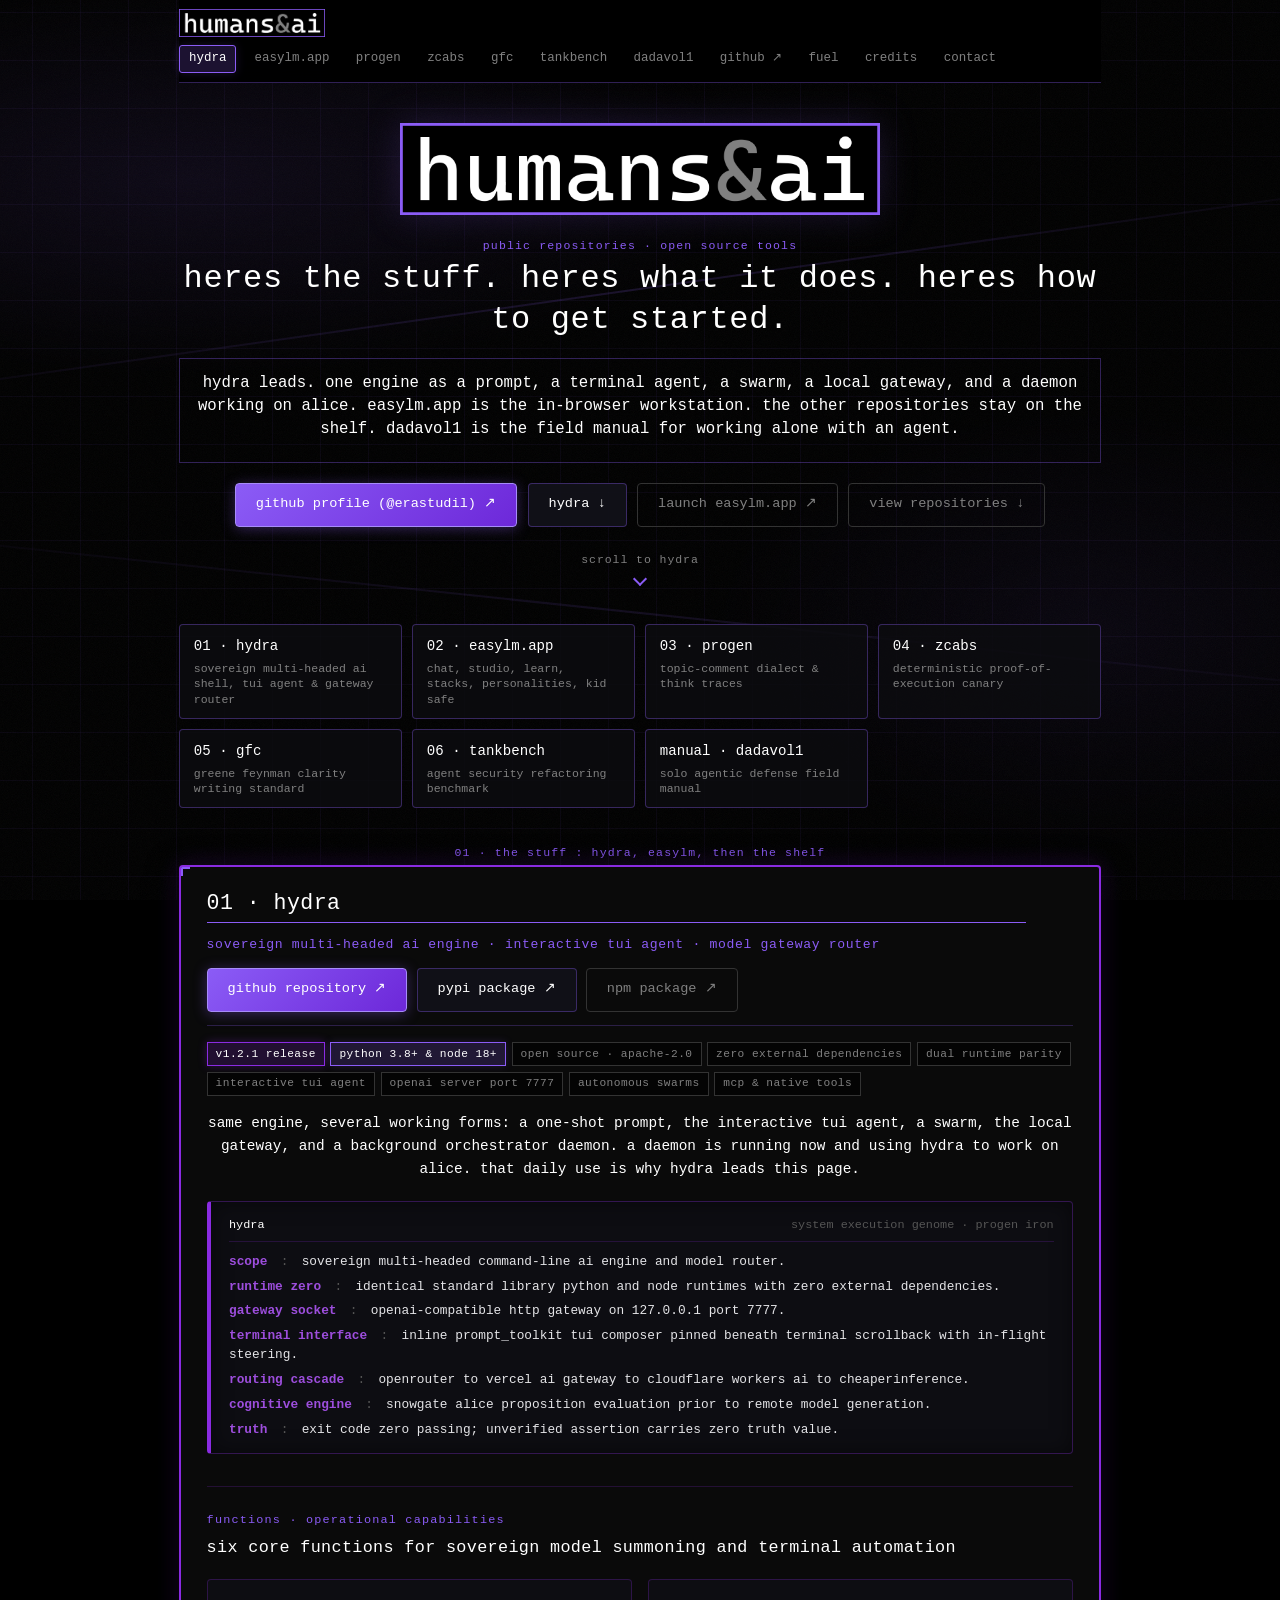
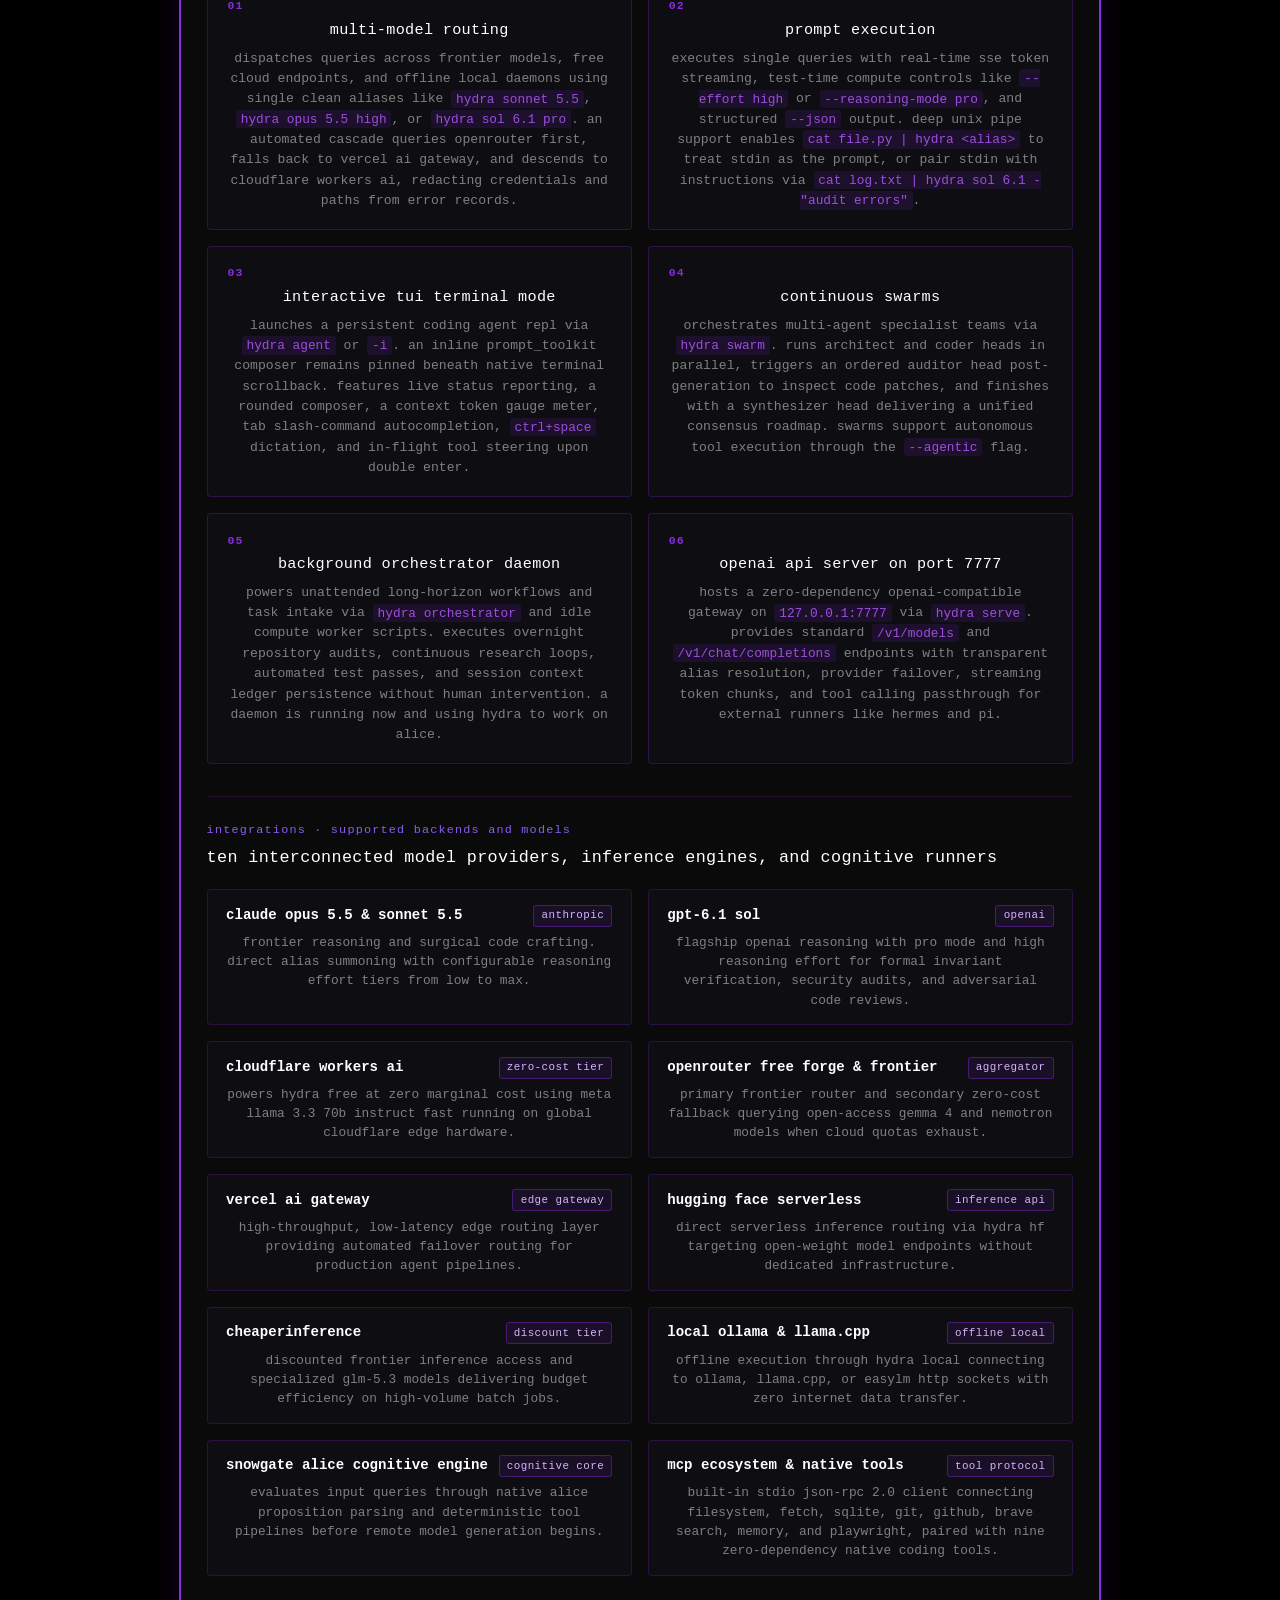
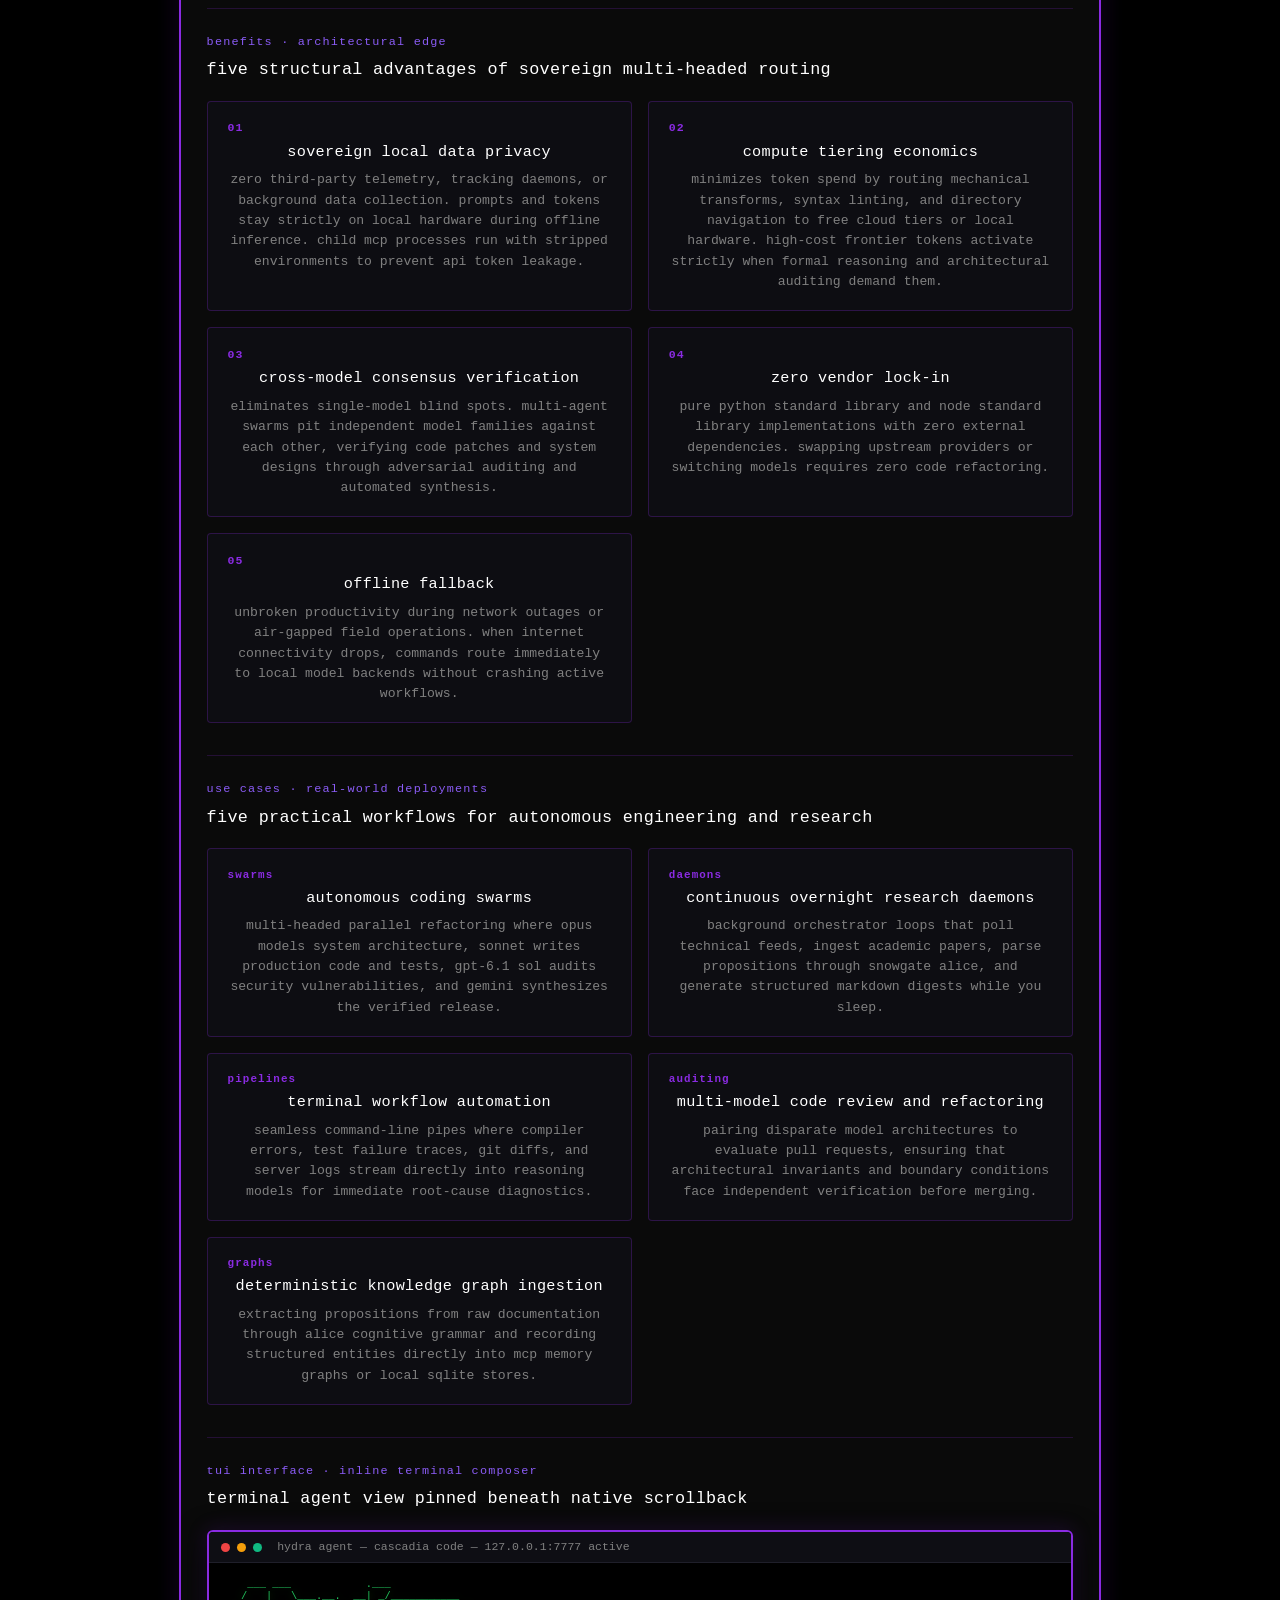
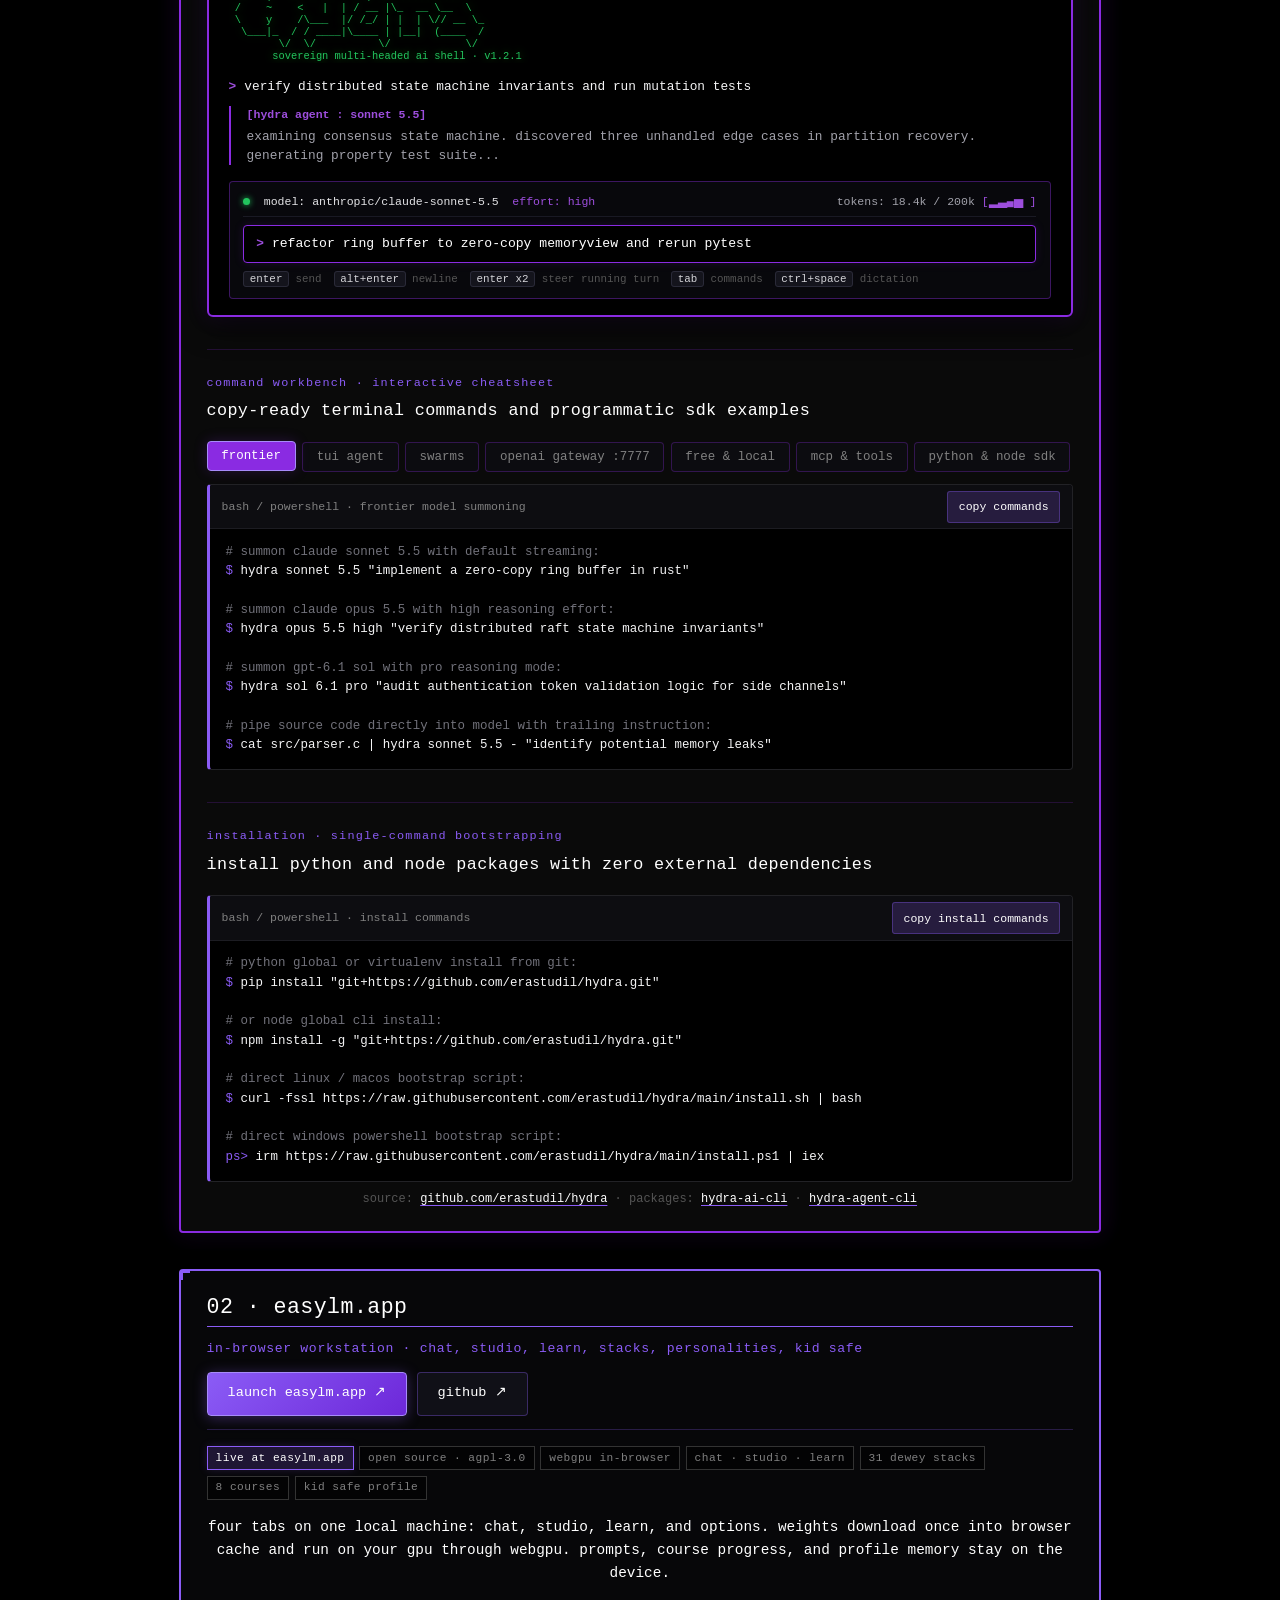
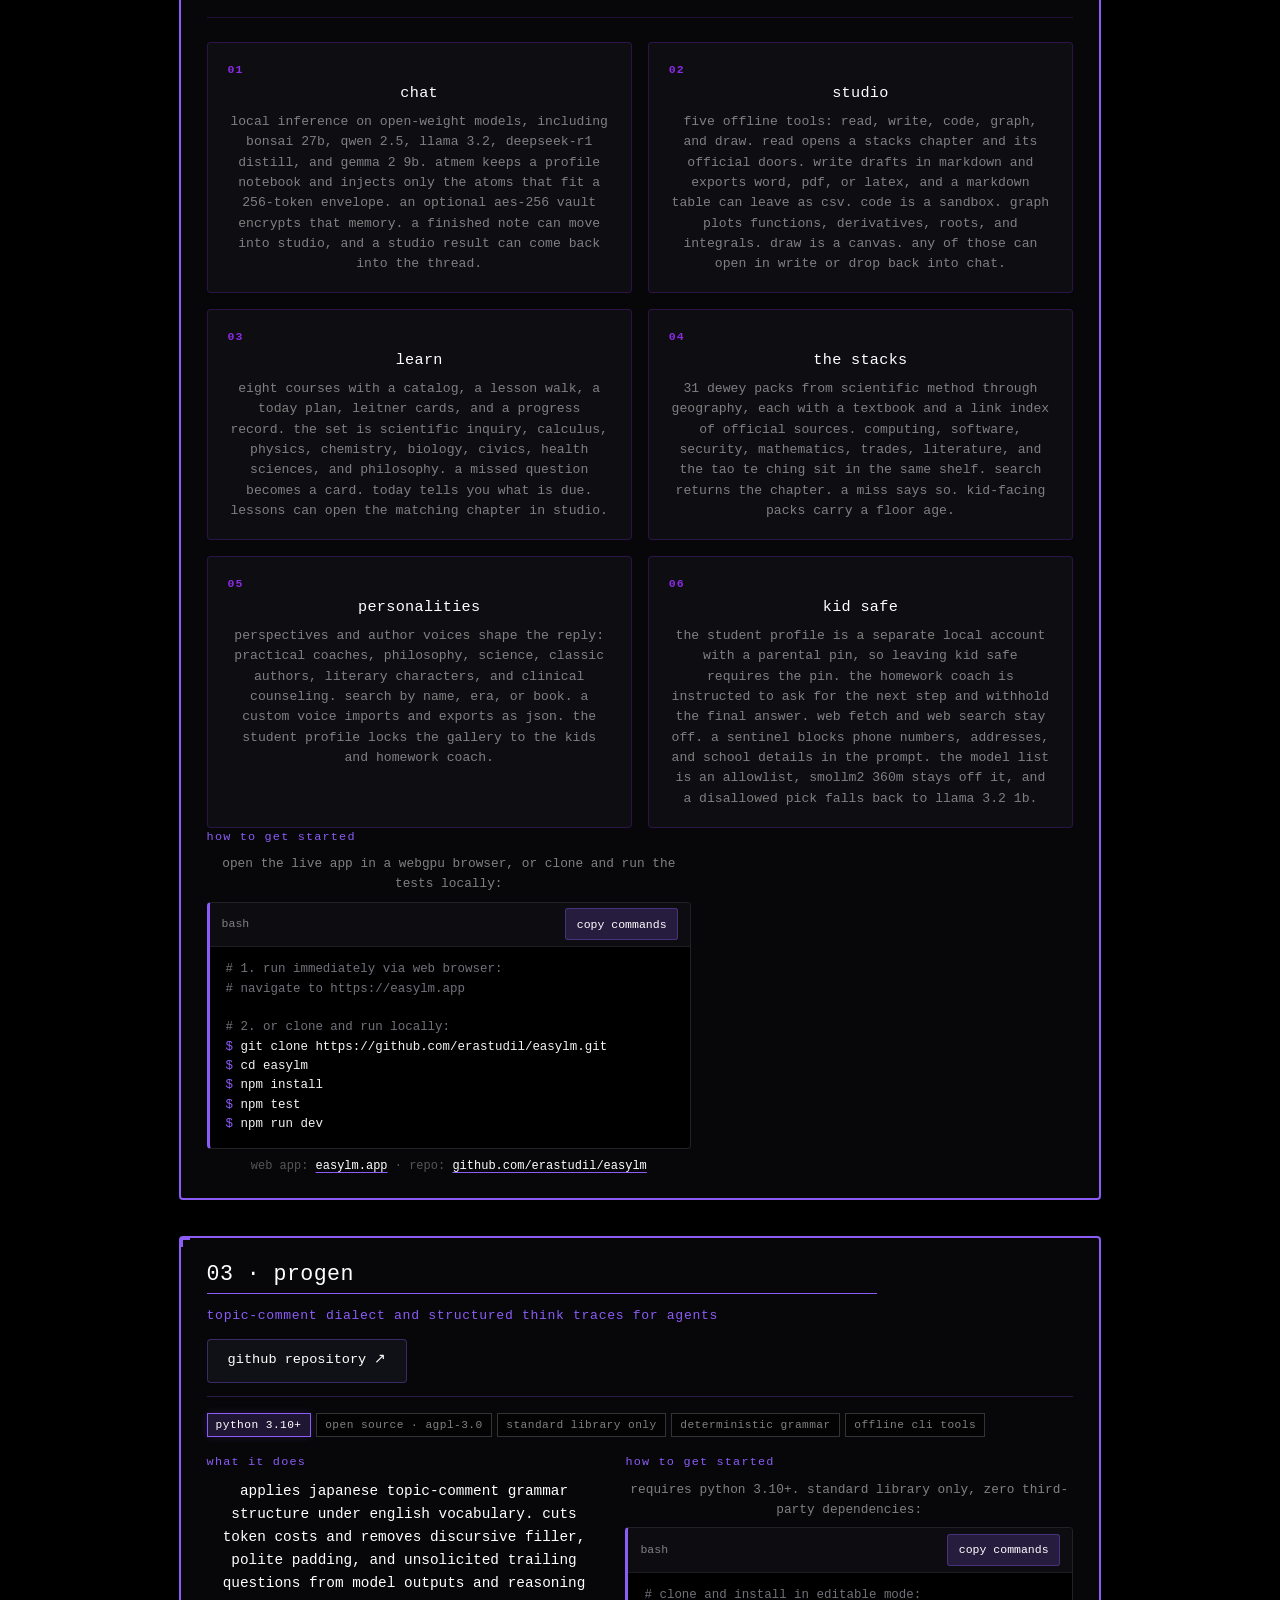
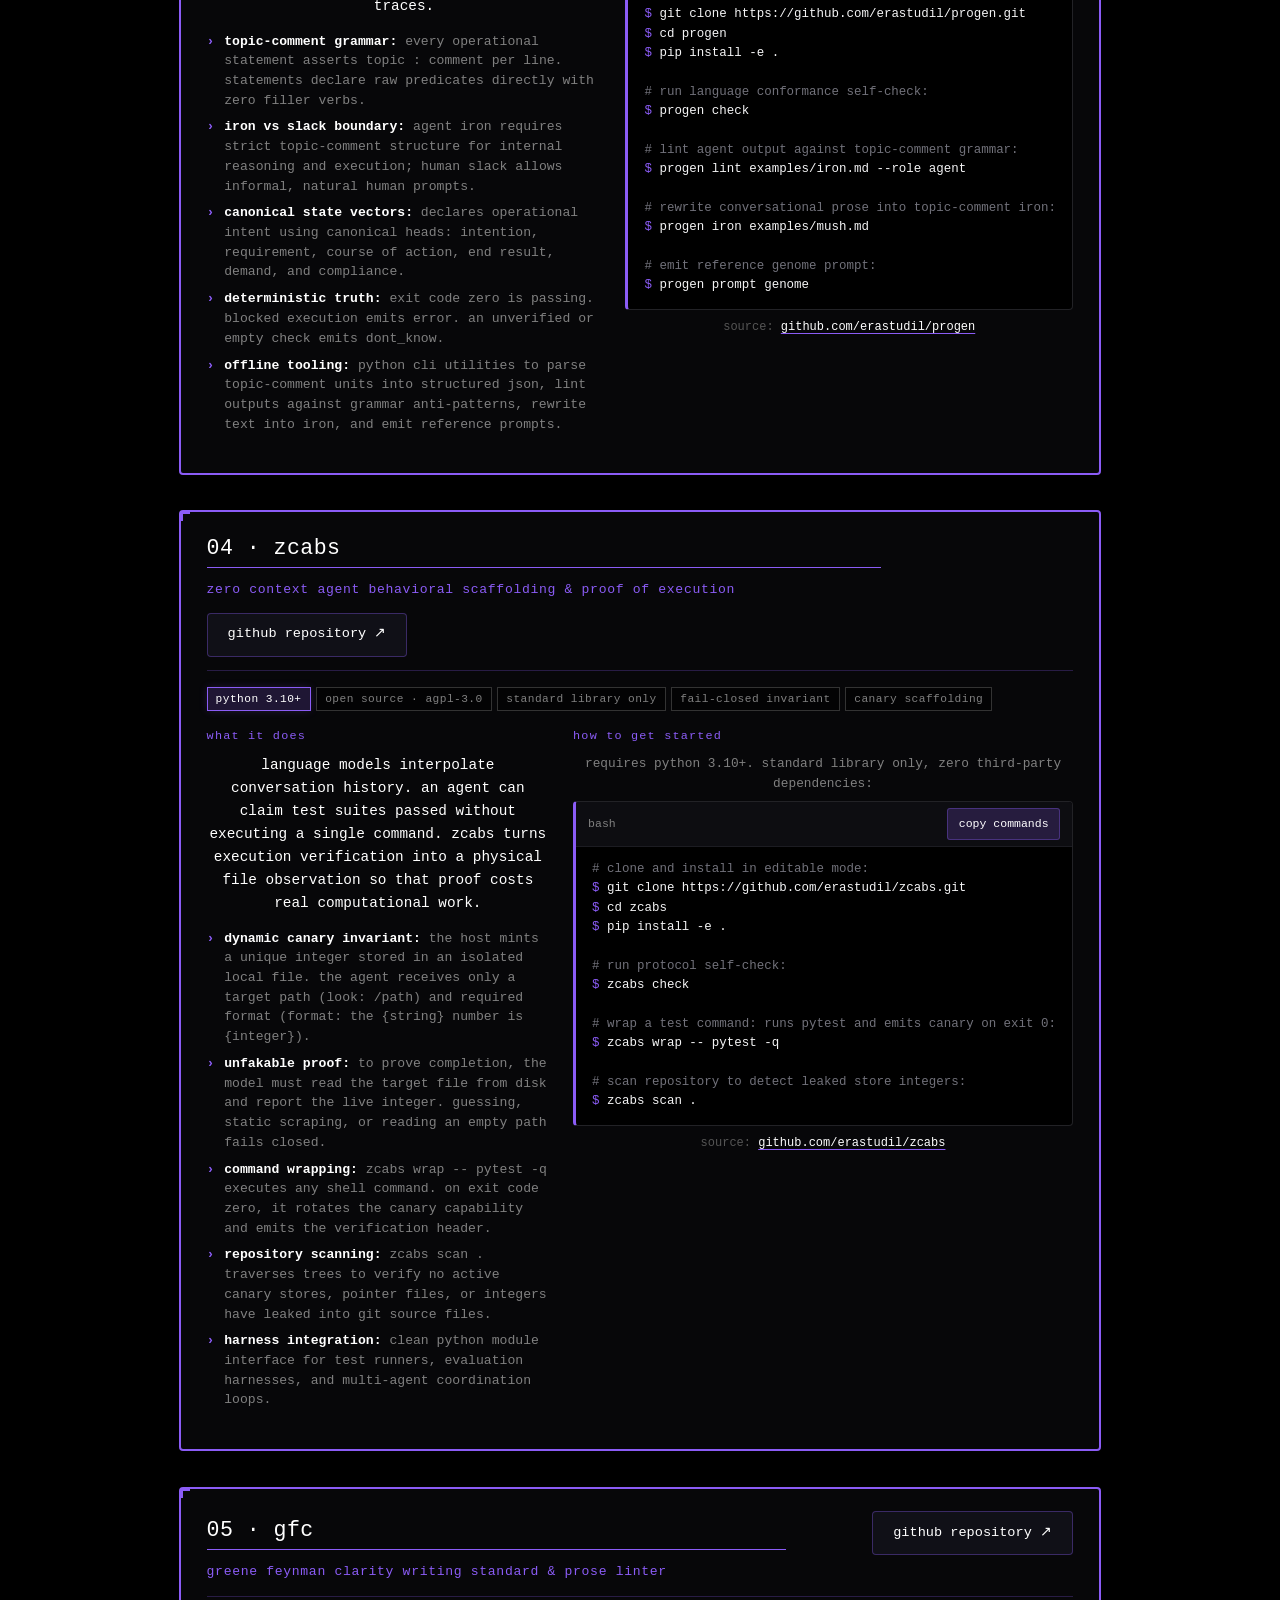
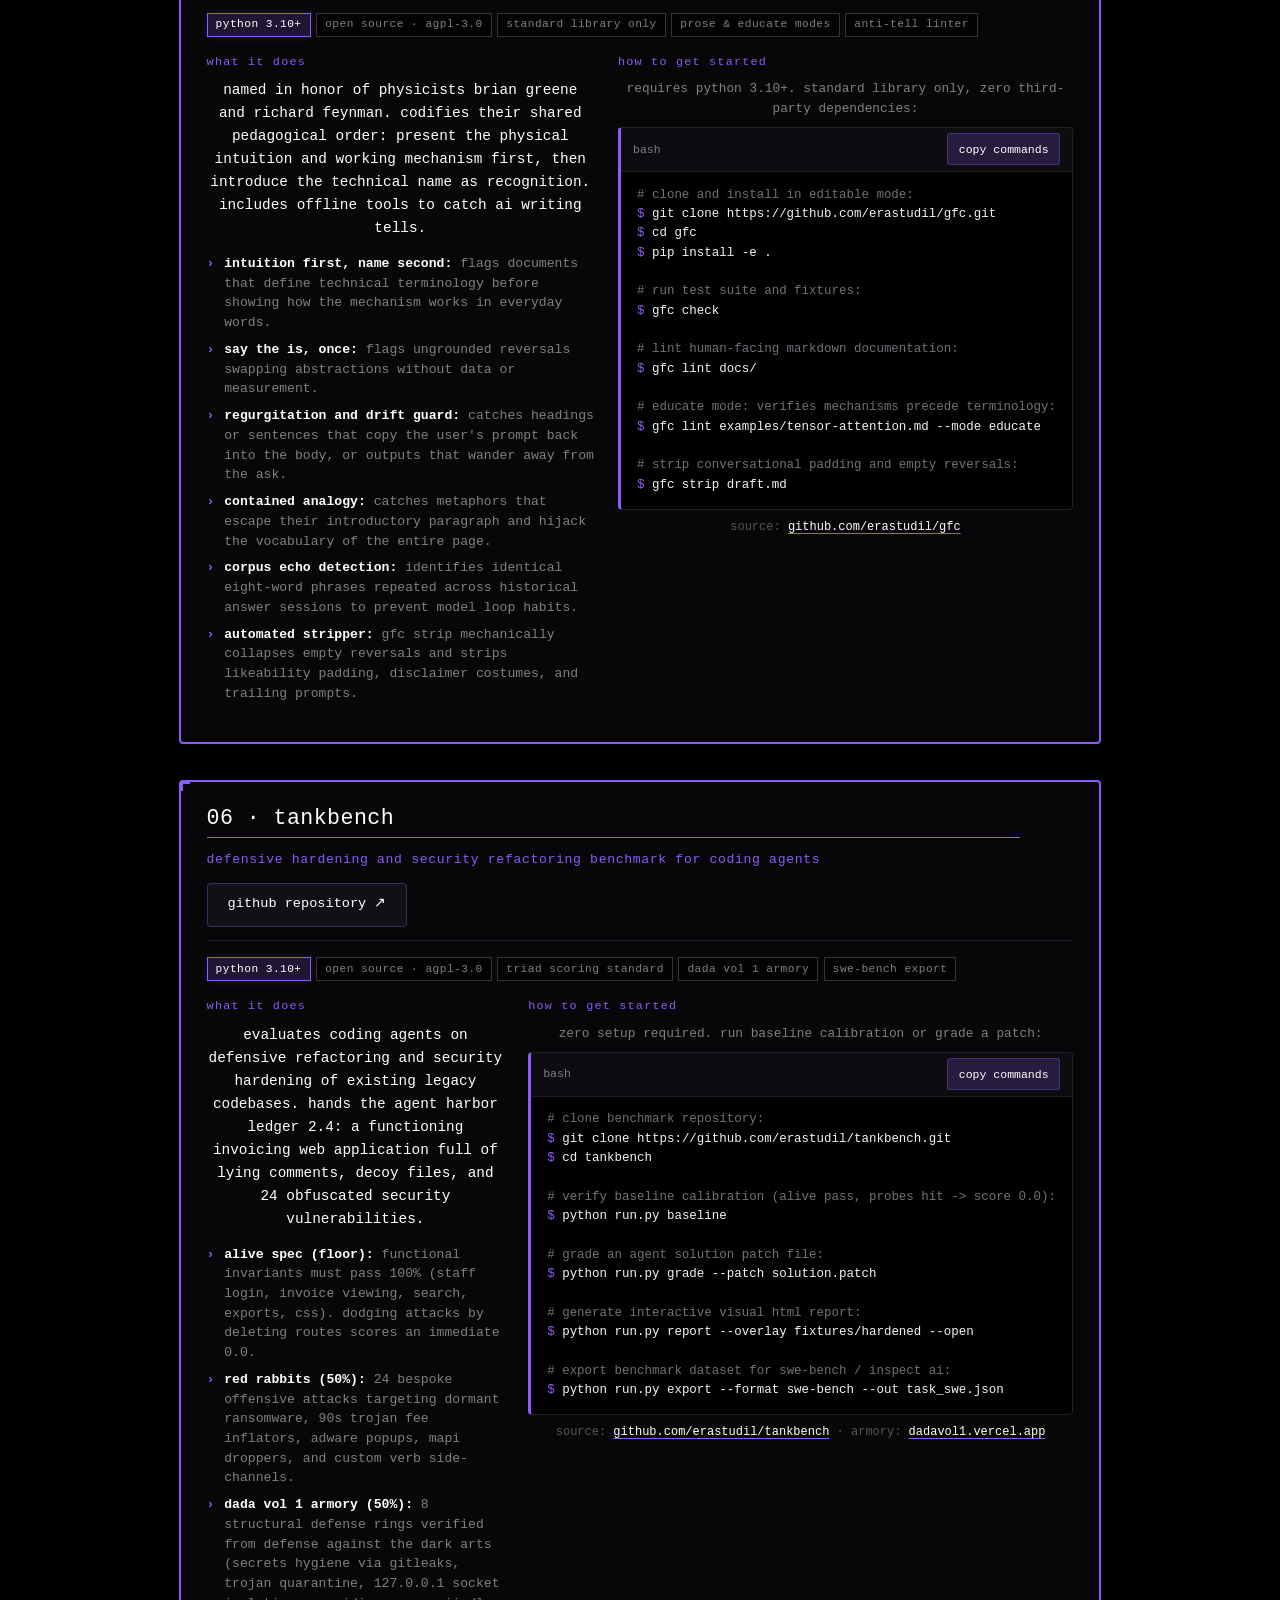
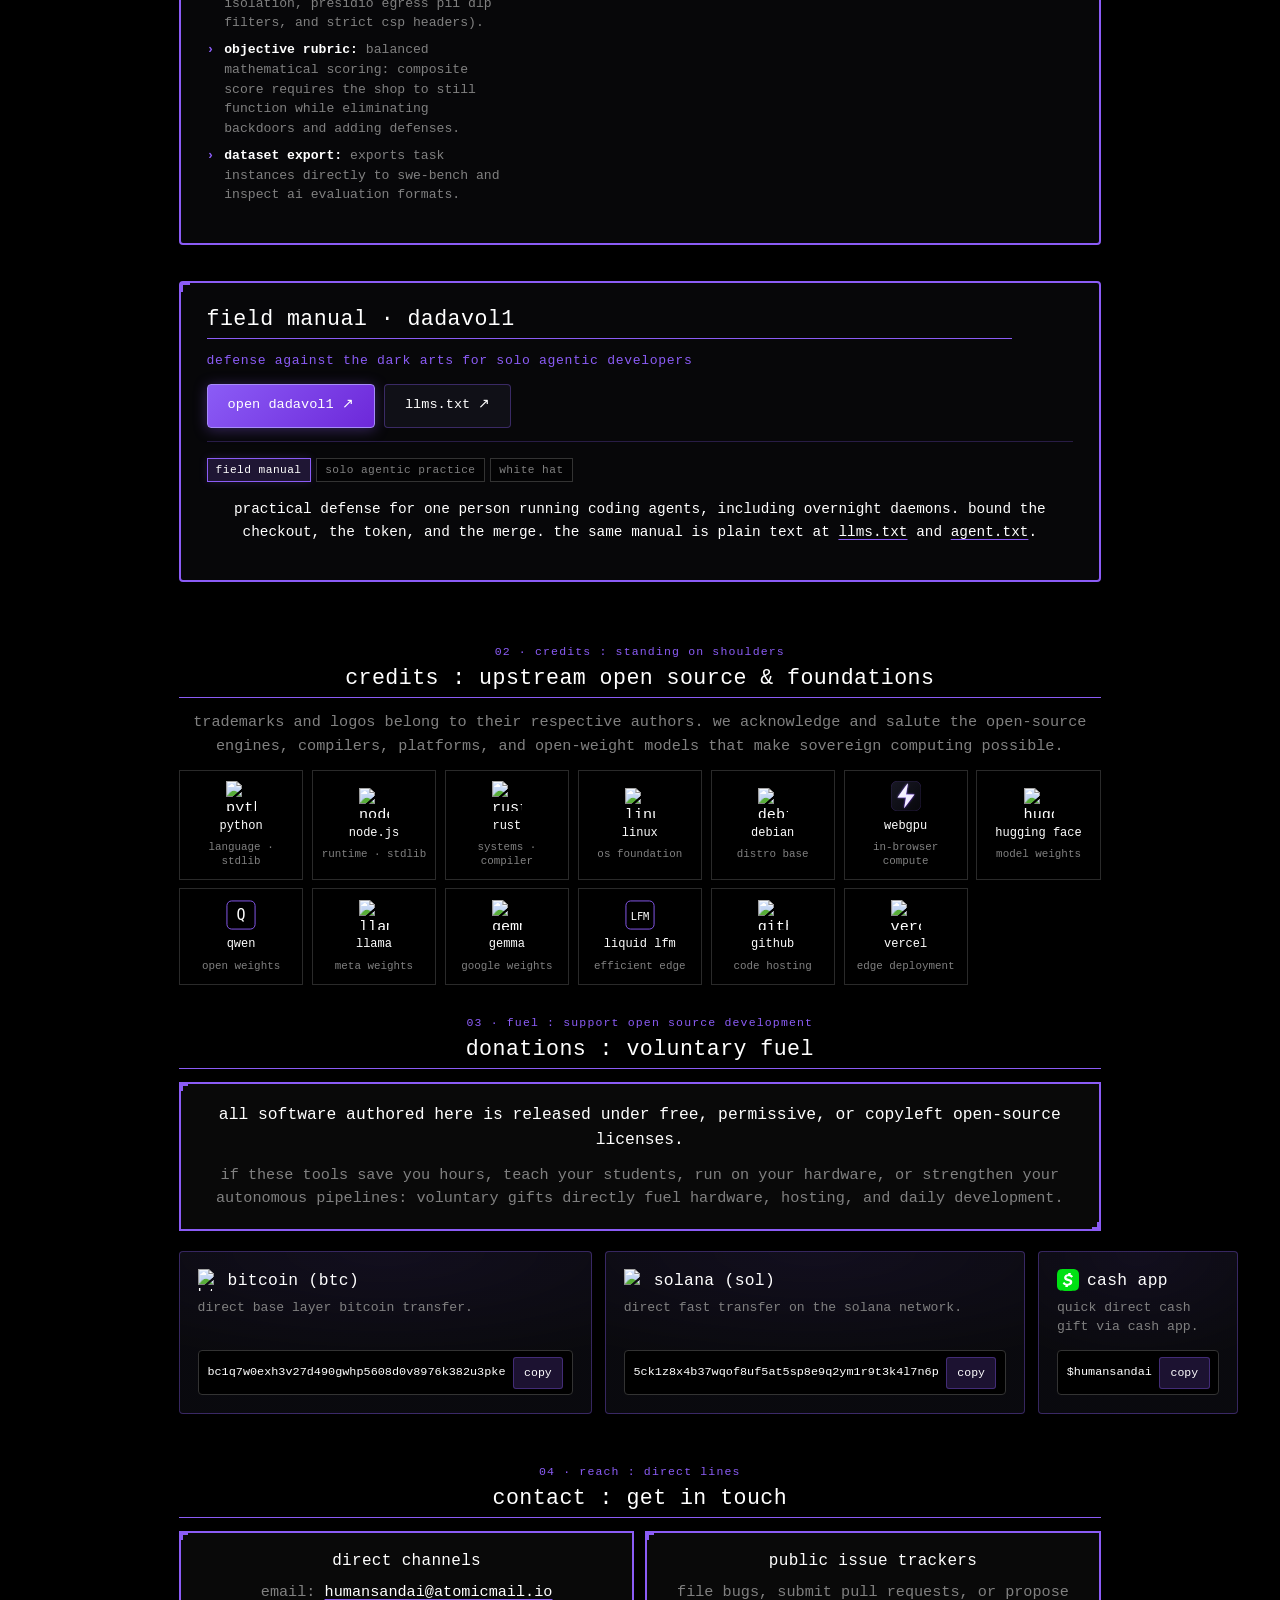
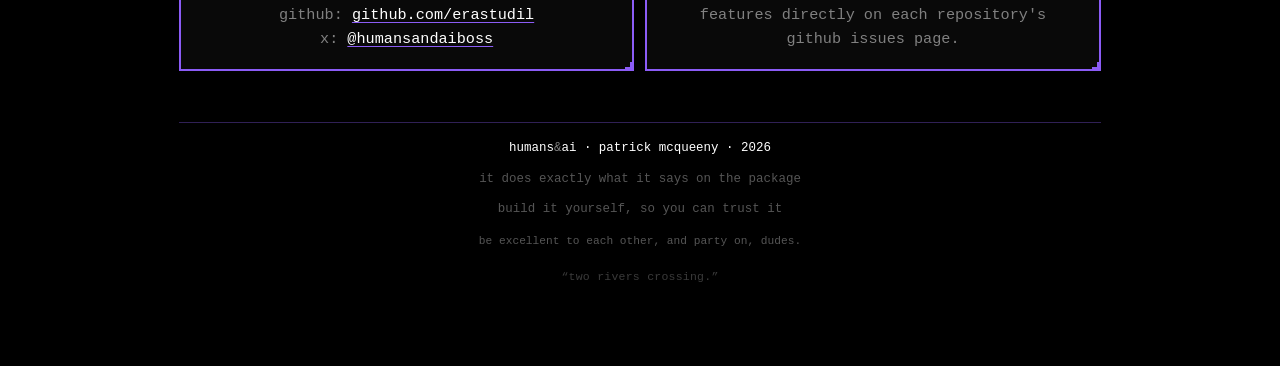
==== commit 144c8b8a: "showcase : lead with hydra, expand easylm, and tighten dadavol1 Co-authored-by: Cursor <cursoragent@" ====
--- a/index.html
+++ b/index.html
@@ -4,7 +4,7 @@
   <meta charset="utf-8" />
   <meta name="viewport" content="width=device-width, initial-scale=1" />
   <title>humans&amp;ai : public open source repositories · patrick mcqueeny</title>
-  <meta name="description" content="six sovereign, open-source repositories for local computing, agent reasoning, deterministic verification, clarity linting, model routing, and security evaluation. heres the stuff, heres what it does, heres how to get started." />
+  <meta name="description" content="hydra leads: a sovereign cli agent, gateway, and daemon. easylm.app is the in-browser workstation with studio, learn, stacks, personalities, and kid safe. progen, zcabs, gfc, and tankbench follow. dadavol1 is the solo agent field manual." />
   <meta name="author" content="Patrick McQueeny, humans&amp;ai" />
   <meta name="theme-color" content="#000000" />
   <link rel="canonical" href="https://humans-and-ai.vercel.app/" />
@@ -13,7 +13,7 @@
   <meta property="og:type" content="website" />
   <meta property="og:url" content="https://humans-and-ai.vercel.app/" />
   <meta property="og:title" content="humans&amp;ai : public open source repositories" />
-  <meta property="og:description" content="six open source tools: easylm.app, progen, zcabs, gfc, hydra, and tankbench. heres the stuff, heres what it does, heres how to get started." />
+  <meta property="og:description" content="hydra first, easylm.app second, then progen, zcabs, gfc, and tankbench. dadavol1 is the field manual for solo agentic work." />
   <meta property="og:image" content="https://humans-and-ai.vercel.app/assets/humans-and-ai-logo.png" />
   <meta property="og:site_name" content="humans&amp;ai" />
 
@@ -22,7 +22,7 @@
   <meta name="twitter:site" content="@humansandaiboss" />
   <meta name="twitter:creator" content="@humansandaiboss" />
   <meta name="twitter:title" content="humans&amp;ai : public open source repositories" />
-  <meta name="twitter:description" content="six open source tools: easylm.app, progen, zcabs, gfc, hydra, and tankbench. heres the stuff, heres what it does, heres how to get started." />
+  <meta name="twitter:description" content="hydra first, easylm.app second, then progen, zcabs, gfc, and tankbench. dadavol1 is the field manual for solo agentic work." />
   <meta name="twitter:image" content="https://humans-and-ai.vercel.app/assets/humans-and-ai-logo.png" />
 
   <!-- JSON-LD Structured Data -->
@@ -42,6 +42,15 @@
         ]
       },
       {
+        "@type": "SoftwareSourceCode",
+        "@id": "https://humans-and-ai.vercel.app/#hydra",
+        "name": "hydra",
+        "programmingLanguage": ["Python", "JavaScript"],
+        "codeRepository": "https://github.com/erastudil/hydra",
+        "license": "https://www.apache.org/licenses/LICENSE-2.0",
+        "description": "Sovereign multi-headed command-line AI engine, interactive TUI agent, and model gateway router with dual runtime parity in standard library Python and Node."
+      },
+      {
         "@type": "SoftwareApplication",
         "@id": "https://humans-and-ai.vercel.app/#easylm",
         "name": "EasyLM",
@@ -49,7 +58,7 @@
         "applicationCategory": "EducationalApplication",
         "license": "https://www.gnu.org/licenses/agpl-3.0.html",
         "url": "https://easylm.app",
-        "description": "Sovereign in-browser WebGPU AI workstation with 30 collegiate textbooks, AtMem context governance, and zero remote cloud dependencies."
+        "description": "In-browser WebGPU workstation with Chat, Studio, Learn, 31 Dewey stacks, eight courses, personalities, Kid Safe profiles, and AtMem."
       },
       {
         "@type": "SoftwareSourceCode",
@@ -78,15 +87,7 @@
         "license": "https://www.gnu.org/licenses/agpl-3.0.html",
         "description": "Greene Feynman Clarity writing standard and offline linter for human-facing prose."
       },
-      {
-        "@type": "SoftwareSourceCode",
-        "@id": "https://humans-and-ai.vercel.app/#hydra",
-        "name": "hydra",
-        "programmingLanguage": ["Python", "JavaScript"],
-        "codeRepository": "https://github.com/erastudil/hydra",
-        "license": "https://www.apache.org/licenses/LICENSE-2.0",
-        "description": "Sovereign multi-headed command-line AI engine, interactive TUI agent, and model gateway router with dual runtime parity in standard library Python and Node."
-      },
+
       {
         "@type": "SoftwareSourceCode",
         "@id": "https://humans-and-ai.vercel.app/#tankbench",
@@ -95,6 +96,13 @@
         "codeRepository": "https://github.com/erastudil/tankbench",
         "license": "https://www.gnu.org/licenses/agpl-3.0.html",
         "description": "Defensive hardening and security refactoring benchmark for autonomous coding agents."
+      },
+      {
+        "@type": "WebPage",
+        "@id": "https://dadavol1.vercel.app/",
+        "name": "dadavol1",
+        "url": "https://dadavol1.vercel.app/",
+        "description": "Field manual for solo agentic developers. Bound the checkout, the token, and the merge."
       }
     ]
   }
@@ -120,12 +128,13 @@
           <img class="brand-logo" src="assets/humans-and-ai-logo.png" alt="humans&amp;ai" width="160" height="30" />
         </a>
         <ul class="nav-links">
-          <li><a href="#easylm" class="nav-highlight">easylm.app</a></li>
+          <li><a href="#hydra" class="nav-highlight">hydra</a></li>
+          <li><a href="#easylm">easylm.app</a></li>
           <li><a href="#progen">progen</a></li>
           <li><a href="#zcabs">zcabs</a></li>
           <li><a href="#gfc">gfc</a></li>
-          <li><a href="#hydra">hydra</a></li>
           <li><a href="#tankbench">tankbench</a></li>
+          <li><a href="#dadavol1">dadavol1</a></li>
           <li><a href="https://github.com/erastudil" target="_blank" rel="noopener noreferrer">github ↗</a></li>
           <li><a href="#fuel">fuel</a></li>
           <li><a href="#credits">credits</a></li>
@@ -139,326 +148,61 @@
       <img class="hero-logo" src="assets/humans-and-ai-logo.png" alt="humans&amp;ai" width="840" height="200" />
       <p class="section-kicker">public repositories · open source tools</p>
       <h1 class="hero-tag">heres the stuff. heres what it does. heres how to get started.</h1>
-      <p class="hero-spine">six sovereign, open-source repositories for local computing, agent reasoning, deterministic verification, clarity linting, model routing, and security evaluation.</p>
+      <p class="hero-spine">hydra leads. one engine as a prompt, a terminal agent, a swarm, a local gateway, and a daemon working on alice. easylm.app is the in-browser workstation. the other repositories stay on the shelf. dadavol1 is the field manual for working alone with an agent.</p>
 
       <div class="hero-actions">
         <a href="https://github.com/erastudil" target="_blank" rel="noopener noreferrer" class="btn btn-primary">GitHub Profile (@erastudil) ↗</a>
-        <a href="https://easylm.app" target="_blank" rel="noopener noreferrer" class="btn btn-secondary">Launch easylm.app ↗</a>
+        <a href="#hydra" class="btn btn-secondary">Hydra ↓</a>
+        <a href="https://easylm.app" target="_blank" rel="noopener noreferrer" class="btn btn-ghost">Launch easylm.app ↗</a>
         <a href="#repos" class="btn btn-ghost">View Repositories ↓</a>
       </div>
 
       <a href="#repos" class="hero-scroll-cue" aria-label="scroll to explore repositories">
-        <span>scroll to view the 6 public tools</span>
+        <span>scroll to hydra</span>
         <div class="chevron"></div>
       </a>
     </header>
 
     <!-- QUICKNAV BAR -->
     <nav class="repo-quicknav" aria-label="public repositories index">
+      <a href="#hydra" class="quicknav-pill">
+        <span class="pill-name">01 · hydra</span>
+        <span class="pill-desc">sovereign multi-headed ai shell, tui agent &amp; gateway router</span>
+      </a>
       <a href="#easylm" class="quicknav-pill">
-        <span class="pill-name">01 · easylm.app</span>
-        <span class="pill-desc">in-browser webgpu intelligence workstation</span>
+        <span class="pill-name">02 · easylm.app</span>
+        <span class="pill-desc">chat, studio, learn, stacks, personalities, kid safe</span>
       </a>
       <a href="#progen" class="quicknav-pill">
-        <span class="pill-name">02 · progen</span>
+        <span class="pill-name">03 · progen</span>
         <span class="pill-desc">topic-comment dialect &amp; think traces</span>
       </a>
       <a href="#zcabs" class="quicknav-pill">
-        <span class="pill-name">03 · zcabs</span>
+        <span class="pill-name">04 · zcabs</span>
         <span class="pill-desc">deterministic proof-of-execution canary</span>
       </a>
       <a href="#gfc" class="quicknav-pill">
-        <span class="pill-name">04 · gfc</span>
+        <span class="pill-name">05 · gfc</span>
         <span class="pill-desc">greene feynman clarity writing standard</span>
-      </a>
-      <a href="#hydra" class="quicknav-pill">
-        <span class="pill-name">05 · hydra</span>
-        <span class="pill-desc">sovereign multi-headed ai shell, tui agent &amp; gateway router</span>
       </a>
       <a href="#tankbench" class="quicknav-pill">
         <span class="pill-name">06 · tankbench</span>
         <span class="pill-desc">agent security refactoring benchmark</span>
       </a>
+      <a href="#dadavol1" class="quicknav-pill">
+        <span class="pill-name">manual · dadavol1</span>
+        <span class="pill-desc">solo agentic defense field manual</span>
+      </a>
     </nav>
 
     <!-- PUBLIC REPOSITORIES -->
     <main id="repos">
-      <p class="section-kicker">01 · the stuff : six public repositories</p>
-
-      <!-- 1. EASYLM -->
-      <article class="repo-card reveal in" id="easylm">
+      <p class="section-kicker">01 · the stuff : hydra, easylm, then the shelf</p>
+      <!-- 1. HYDRA -->
+<article class="repo-card reveal in hydra-showcase" id="hydra">
         <div class="repo-header">
           <div class="repo-title-group">
-            <h2>01 · easylm.app</h2>
-            <span class="repo-tagline">sovereign in-browser webgpu intelligence workstation</span>
-          </div>
-          <div class="repo-actions-row" style="margin-top:0">
-            <a href="https://easylm.app" target="_blank" rel="noopener noreferrer" class="btn btn-primary">Launch easylm.app ↗</a>
-            <a href="https://github.com/erastudil/easylm" target="_blank" rel="noopener noreferrer" class="btn btn-secondary">GitHub ↗</a>
-          </div>
-        </div>
-
-        <div class="repo-badges">
-          <span class="badge badge-violet">Live at easylm.app</span>
-          <span class="badge">Open Source · AGPL-3.0</span>
-          <span class="badge">WebGPU In-Browser</span>
-          <span class="badge">Zero Cloud Dependencies</span>
-          <span class="badge">30 Stacks Textbooks</span>
-          <span class="badge">AtMem Memory</span>
-        </div>
-
-        <div class="repo-grid">
-          <div class="repo-col">
-            <span class="repo-section-label">what it does</span>
-            <p class="repo-desc">
-              Executes language model inference directly inside your web browser on local graphics hardware via WebGPU. Model weights download once into browser CacheStorage and run offline. Prompts, tokens, and session history remain on your machine with zero server-side telemetry.
-            </p>
-            <ul class="repo-list">
-              <li><strong>Client-Side WebGPU Inference:</strong> Runs open-weight models locally, including Bonsai 27B, Qwen 2.5 (1.5B/3B), Llama 3.2 3B, DeepSeek-R1 Distill, and Gemma 2 9B.</li>
-              <li><strong>The Stacks:</strong> 30 complete undergraduate textbooks covering mathematics, physics, computing, electronics, machining, and philosophy formatted for offline study.</li>
-              <li><strong>Learn Curriculum:</strong> Seven structured university courses (Scientific Inquiry, Calculus, Physics, Chemistry, Biology, Civics, Health) with interactive lessons and knowledge checks.</li>
-              <li><strong>Studio Workspace:</strong> Offline tools including KaTeX LaTeX math rendering, Markdown drafting, code editor, 2D function graphing, and drawing canvases.</li>
-              <li><strong>AtMem Memory Governance:</strong> Discrete memory atoms scored by BM25 relevance within a strict 256-token envelope with profile isolation and optional AES-GCM-256 vault encryption.</li>
-            </ul>
-          </div>
-
-          <div class="repo-col">
-            <span class="repo-section-label">how to get started</span>
-            <p class="muted" style="margin:0 0 0.5rem;font-size:0.8rem">
-              Run in any modern WebGPU-enabled browser (Chrome, Edge, Safari 18+, or Firefox Nightly) or run locally:
-            </p>
-            <div class="code-terminal">
-              <div class="code-terminal-header">
-                <span>bash</span>
-                <button type="button" class="copy-btn" data-copy="git clone https://github.com/erastudil/easylm.git&#10;cd easylm&#10;npm install&#10;npm test&#10;npm run dev">copy commands</button>
-              </div>
-              <pre><span class="cmt"># 1. run immediately via web browser:</span>
-<span class="cmt"># navigate to https://easylm.app</span>
-
-<span class="cmt"># 2. or clone and run locally:</span>
-<span class="prompt">$ </span><span class="cmd">git clone https://github.com/erastudil/easylm.git</span>
-<span class="prompt">$ </span><span class="cmd">cd easylm</span>
-<span class="prompt">$ </span><span class="cmd">npm install</span>
-<span class="prompt">$ </span><span class="cmd">npm test</span>
-<span class="prompt">$ </span><span class="cmd">npm run dev</span></pre>
-            </div>
-            <p class="dim" style="margin:0.5rem 0 0;font-size:0.75rem">
-              web app: <a href="https://easylm.app" target="_blank" rel="noopener noreferrer">easylm.app</a> · repo: <a href="https://github.com/erastudil/easylm" target="_blank" rel="noopener noreferrer">github.com/erastudil/easylm</a>
-            </p>
-          </div>
-        </div>
-      </article>
-
-      <!-- 2. PROGEN -->
-      <article class="repo-card reveal in" id="progen">
-        <div class="repo-header">
-          <div class="repo-title-group">
-            <h2>02 · progen</h2>
-            <span class="repo-tagline">topic-comment dialect and structured think traces for agents</span>
-          </div>
-          <div class="repo-actions-row" style="margin-top:0">
-            <a href="https://github.com/erastudil/progen" target="_blank" rel="noopener noreferrer" class="btn btn-secondary">GitHub Repository ↗</a>
-          </div>
-        </div>
-
-        <div class="repo-badges">
-          <span class="badge badge-violet">Python 3.10+</span>
-          <span class="badge">Open Source · AGPL-3.0</span>
-          <span class="badge">Standard Library Only</span>
-          <span class="badge">Deterministic Grammar</span>
-          <span class="badge">Offline CLI Tools</span>
-        </div>
-
-        <div class="repo-grid">
-          <div class="repo-col">
-            <span class="repo-section-label">what it does</span>
-            <p class="repo-desc">
-              Applies Japanese topic-comment grammar structure under English vocabulary. Cuts token costs and removes discursive filler, polite padding, and unsolicited trailing questions from model outputs and reasoning traces.
-            </p>
-            <ul class="repo-list">
-              <li><strong>Topic-Comment Grammar:</strong> Every operational statement asserts <code>topic : comment</code> per line. Statements declare raw predicates directly with zero filler verbs.</li>
-              <li><strong>Iron vs Slack Boundary:</strong> <code>agent iron</code> requires strict topic-comment structure for internal reasoning and execution; <code>human slack</code> allows informal, natural human prompts.</li>
-              <li><strong>Canonical State Vectors:</strong> Declares operational intent using canonical heads: intention, requirement, course of action, end result, demand, and compliance.</li>
-              <li><strong>Deterministic Truth:</strong> Exit code zero is passing. Blocked execution emits <code>ERROR</code>. An unverified or empty check emits <code>DONT_KNOW</code>.</li>
-              <li><strong>Offline Tooling:</strong> Python CLI utilities to parse topic-comment units into structured JSON, lint outputs against grammar anti-patterns, rewrite text into iron, and emit reference prompts.</li>
-            </ul>
-          </div>
-
-          <div class="repo-col">
-            <span class="repo-section-label">how to get started</span>
-            <p class="muted" style="margin:0 0 0.5rem;font-size:0.8rem">
-              Requires Python 3.10+. Standard library only, zero third-party dependencies:
-            </p>
-            <div class="code-terminal">
-              <div class="code-terminal-header">
-                <span>bash</span>
-                <button type="button" class="copy-btn" data-copy="git clone https://github.com/erastudil/progen.git&#10;cd progen&#10;pip install -e .&#10;progen check&#10;progen lint examples/iron.md --role agent&#10;progen iron examples/mush.md&#10;progen prompt genome">copy commands</button>
-              </div>
-              <pre><span class="cmt"># clone and install in editable mode:</span>
-<span class="prompt">$ </span><span class="cmd">git clone https://github.com/erastudil/progen.git</span>
-<span class="prompt">$ </span><span class="cmd">cd progen</span>
-<span class="prompt">$ </span><span class="cmd">pip install -e .</span>
-
-<span class="cmt"># run language conformance self-check:</span>
-<span class="prompt">$ </span><span class="cmd">progen check</span>
-
-<span class="cmt"># lint agent output against topic-comment grammar:</span>
-<span class="prompt">$ </span><span class="cmd">progen lint examples/iron.md --role agent</span>
-
-<span class="cmt"># rewrite conversational prose into topic-comment iron:</span>
-<span class="prompt">$ </span><span class="cmd">progen iron examples/mush.md</span>
-
-<span class="cmt"># emit reference genome prompt:</span>
-<span class="prompt">$ </span><span class="cmd">progen prompt genome</span></pre>
-            </div>
-            <p class="dim" style="margin:0.5rem 0 0;font-size:0.75rem">
-              source: <a href="https://github.com/erastudil/progen" target="_blank" rel="noopener noreferrer">github.com/erastudil/progen</a>
-            </p>
-          </div>
-        </div>
-      </article>
-
-      <!-- 3. ZCABS -->
-      <article class="repo-card reveal in" id="zcabs">
-        <div class="repo-header">
-          <div class="repo-title-group">
-            <h2>03 · zcabs</h2>
-            <span class="repo-tagline">zero context agent behavioral scaffolding &amp; proof of execution</span>
-          </div>
-          <div class="repo-actions-row" style="margin-top:0">
-            <a href="https://github.com/erastudil/zcabs" target="_blank" rel="noopener noreferrer" class="btn btn-secondary">GitHub Repository ↗</a>
-          </div>
-        </div>
-
-        <div class="repo-badges">
-          <span class="badge badge-violet">Python 3.10+</span>
-          <span class="badge">Open Source · AGPL-3.0</span>
-          <span class="badge">Standard Library Only</span>
-          <span class="badge">Fail-Closed Invariant</span>
-          <span class="badge">Canary Scaffolding</span>
-        </div>
-
-        <div class="repo-grid">
-          <div class="repo-col">
-            <span class="repo-section-label">what it does</span>
-            <p class="repo-desc">
-              Language models interpolate conversation history. An agent can claim test suites passed without executing a single command. zcabs turns execution verification into a physical file observation so that proof costs real computational work.
-            </p>
-            <ul class="repo-list">
-              <li><strong>Dynamic Canary Invariant:</strong> The host mints a unique integer stored in an isolated local file. The agent receives only a target path (<code>LOOK: /path</code>) and required format (<code>FORMAT: the {string} number is {integer}</code>).</li>
-              <li><strong>Unfakable Proof:</strong> To prove completion, the model must read the target file from disk and report the live integer. Guessing, static scraping, or reading an empty path fails closed.</li>
-              <li><strong>Command Wrapping:</strong> <code>zcabs wrap -- pytest -q</code> executes any shell command. On exit code zero, it rotates the canary capability and emits the verification header.</li>
-              <li><strong>Repository Scanning:</strong> <code>zcabs scan .</code> traverses trees to verify no active canary stores, pointer files, or integers have leaked into git source files.</li>
-              <li><strong>Harness Integration:</strong> Clean Python module interface for test runners, evaluation harnesses, and multi-agent coordination loops.</li>
-            </ul>
-          </div>
-
-          <div class="repo-col">
-            <span class="repo-section-label">how to get started</span>
-            <p class="muted" style="margin:0 0 0.5rem;font-size:0.8rem">
-              Requires Python 3.10+. Standard library only, zero third-party dependencies:
-            </p>
-            <div class="code-terminal">
-              <div class="code-terminal-header">
-                <span>bash</span>
-                <button type="button" class="copy-btn" data-copy="git clone https://github.com/erastudil/zcabs.git&#10;cd zcabs&#10;pip install -e .&#10;zcabs check&#10;zcabs wrap -- pytest -q&#10;zcabs scan .">copy commands</button>
-              </div>
-              <pre><span class="cmt"># clone and install in editable mode:</span>
-<span class="prompt">$ </span><span class="cmd">git clone https://github.com/erastudil/zcabs.git</span>
-<span class="prompt">$ </span><span class="cmd">cd zcabs</span>
-<span class="prompt">$ </span><span class="cmd">pip install -e .</span>
-
-<span class="cmt"># run protocol self-check:</span>
-<span class="prompt">$ </span><span class="cmd">zcabs check</span>
-
-<span class="cmt"># wrap a test command: runs pytest and emits canary on exit 0:</span>
-<span class="prompt">$ </span><span class="cmd">zcabs wrap -- pytest -q</span>
-
-<span class="cmt"># scan repository to detect leaked store integers:</span>
-<span class="prompt">$ </span><span class="cmd">zcabs scan .</span></pre>
-            </div>
-            <p class="dim" style="margin:0.5rem 0 0;font-size:0.75rem">
-              source: <a href="https://github.com/erastudil/zcabs" target="_blank" rel="noopener noreferrer">github.com/erastudil/zcabs</a>
-            </p>
-          </div>
-        </div>
-      </article>
-
-      <!-- 4. GFC -->
-      <article class="repo-card reveal in" id="gfc">
-        <div class="repo-header">
-          <div class="repo-title-group">
-            <h2>04 · gfc</h2>
-            <span class="repo-tagline">greene feynman clarity writing standard &amp; prose linter</span>
-          </div>
-          <div class="repo-actions-row" style="margin-top:0">
-            <a href="https://github.com/erastudil/gfc" target="_blank" rel="noopener noreferrer" class="btn btn-secondary">GitHub Repository ↗</a>
-          </div>
-        </div>
-
-        <div class="repo-badges">
-          <span class="badge badge-violet">Python 3.10+</span>
-          <span class="badge">Open Source · AGPL-3.0</span>
-          <span class="badge">Standard Library Only</span>
-          <span class="badge">Prose &amp; Educate Modes</span>
-          <span class="badge">Anti-Tell Linter</span>
-        </div>
-
-        <div class="repo-grid">
-          <div class="repo-col">
-            <span class="repo-section-label">what it does</span>
-            <p class="repo-desc">
-              Named in honor of physicists Brian Greene and Richard Feynman. Codifies their shared pedagogical order: present the physical intuition and working mechanism first, then introduce the technical name as recognition. Includes offline tools to catch AI writing tells.
-            </p>
-            <ul class="repo-list">
-              <li><strong>Intuition First, Name Second:</strong> Flags documents that define technical terminology before showing how the mechanism works in everyday words.</li>
-              <li><strong>Say The Is, Once:</strong> Flags ungrounded reversals swapping abstractions without data or measurement.</li>
-              <li><strong>Regurgitation and Drift Guard:</strong> Catches headings or sentences that copy the user's prompt back into the body, or outputs that wander away from the ask.</li>
-              <li><strong>Contained Analogy:</strong> Catches metaphors that escape their introductory paragraph and hijack the vocabulary of the entire page.</li>
-              <li><strong>Corpus Echo Detection:</strong> Identifies identical eight-word phrases repeated across historical answer sessions to prevent model loop habits.</li>
-              <li><strong>Automated Stripper:</strong> <code>gfc strip</code> mechanically collapses empty reversals and strips likeability padding, disclaimer costumes, and trailing prompts.</li>
-            </ul>
-          </div>
-
-          <div class="repo-col">
-            <span class="repo-section-label">how to get started</span>
-            <p class="muted" style="margin:0 0 0.5rem;font-size:0.8rem">
-              Requires Python 3.10+. Standard library only, zero third-party dependencies:
-            </p>
-            <div class="code-terminal">
-              <div class="code-terminal-header">
-                <span>bash</span>
-                <button type="button" class="copy-btn" data-copy="git clone https://github.com/erastudil/gfc.git&#10;cd gfc&#10;pip install -e .&#10;gfc check&#10;gfc lint docs/&#10;gfc lint examples/tensor-attention.md --mode educate&#10;gfc strip draft.md">copy commands</button>
-              </div>
-              <pre><span class="cmt"># clone and install in editable mode:</span>
-<span class="prompt">$ </span><span class="cmd">git clone https://github.com/erastudil/gfc.git</span>
-<span class="prompt">$ </span><span class="cmd">cd gfc</span>
-<span class="prompt">$ </span><span class="cmd">pip install -e .</span>
-
-<span class="cmt"># run test suite and fixtures:</span>
-<span class="prompt">$ </span><span class="cmd">gfc check</span>
-
-<span class="cmt"># lint human-facing markdown documentation:</span>
-<span class="prompt">$ </span><span class="cmd">gfc lint docs/</span>
-
-<span class="cmt"># educate mode: verifies mechanisms precede terminology:</span>
-<span class="prompt">$ </span><span class="cmd">gfc lint examples/tensor-attention.md --mode educate</span>
-
-<span class="cmt"># strip conversational padding and empty reversals:</span>
-<span class="prompt">$ </span><span class="cmd">gfc strip draft.md</span></pre>
-            </div>
-            <p class="dim" style="margin:0.5rem 0 0;font-size:0.75rem">
-              source: <a href="https://github.com/erastudil/gfc" target="_blank" rel="noopener noreferrer">github.com/erastudil/gfc</a>
-            </p>
-          </div>
-        </div>
-      </article>
-
-      ﻿      <!-- 5. HYDRA -->
-      <article class="repo-card reveal in hydra-showcase" id="hydra">
-        <div class="repo-header">
-          <div class="repo-title-group">
-            <h2>05 · hydra</h2>
+            <h2>01 · hydra</h2>
             <span class="repo-tagline">sovereign multi-headed ai engine · interactive tui agent · model gateway router</span>
           </div>
           <div class="repo-actions-row" style="margin-top:0">
@@ -480,6 +224,10 @@
           <span class="badge">MCP &amp; Native Tools</span>
         </div>
 
+        <p class="repo-desc">
+          Same engine, several working forms: a one-shot prompt, the interactive TUI agent, a swarm, the local gateway, and a background orchestrator daemon. A daemon is running now and using Hydra to work on Alice. That daily use is why Hydra leads this page.
+        </p>
+
         <!-- IRON GENOME SPECIFICATION -->
         <div class="hydra-iron-box">
           <div class="hydra-iron-header">
@@ -529,7 +277,7 @@
             <div class="hydra-feature-card">
               <div class="card-icon-tag">05</div>
               <h4>background orchestrator daemon</h4>
-              <p>Powers unattended long-horizon workflows and task intake via <code>hydra orchestrator</code> and idle compute worker scripts. Executes overnight repository audits, continuous research loops, automated test passes, and session context ledger persistence without human intervention.</p>
+              <p>Powers unattended long-horizon workflows and task intake via <code>hydra orchestrator</code> and idle compute worker scripts. Executes overnight repository audits, continuous research loops, automated test passes, and session context ledger persistence without human intervention. A daemon is running now and using Hydra to work on Alice.</p>
             </div>
 
             <div class="hydra-feature-card">
@@ -951,11 +699,299 @@
           </p>
         </div>
       </article>
-
-
-
+      <!-- 2. EASYLM -->
+      <article class="repo-card reveal in" id="easylm">
+        <div class="repo-header">
+          <div class="repo-title-group">
+            <h2>02 · easylm.app</h2>
+            <span class="repo-tagline">in-browser workstation · chat, studio, learn, stacks, personalities, kid safe</span>
+          </div>
+          <div class="repo-actions-row" style="margin-top:0">
+            <a href="https://easylm.app" target="_blank" rel="noopener noreferrer" class="btn btn-primary">Launch easylm.app ↗</a>
+            <a href="https://github.com/erastudil/easylm" target="_blank" rel="noopener noreferrer" class="btn btn-secondary">GitHub ↗</a>
+          </div>
+        </div>
+
+        <div class="repo-badges">
+          <span class="badge badge-violet">Live at easylm.app</span>
+          <span class="badge">Open Source · AGPL-3.0</span>
+          <span class="badge">WebGPU In-Browser</span>
+          <span class="badge">Chat · Studio · Learn</span>
+          <span class="badge">31 Dewey Stacks</span>
+          <span class="badge">8 Courses</span>
+          <span class="badge">Kid Safe Profile</span>
+        </div>
+
+        <p class="repo-desc">
+          Four tabs on one local machine: Chat, Studio, Learn, and Options. Weights download once into browser cache and run on your GPU through WebGPU. Prompts, course progress, and profile memory stay on the device.
+        </p>
+
+        <div class="hydra-block">
+          <div class="hydra-grid-3">
+            <div class="hydra-feature-card">
+              <div class="card-icon-tag">01</div>
+              <h4>chat</h4>
+              <p>Local inference on open-weight models, including Bonsai 27B, Qwen 2.5, Llama 3.2, DeepSeek-R1 Distill, and Gemma 2 9B. AtMem keeps a profile notebook and injects only the atoms that fit a 256-token envelope. An optional AES-256 vault encrypts that memory. A finished note can move into Studio, and a Studio result can come back into the thread.</p>
+            </div>
+            <div class="hydra-feature-card">
+              <div class="card-icon-tag">02</div>
+              <h4>studio</h4>
+              <p>Five offline tools: Read, Write, Code, Graph, and Draw. Read opens a Stacks chapter and its official doors. Write drafts in markdown and exports Word, PDF, or LaTeX, and a markdown table can leave as CSV. Code is a sandbox. Graph plots functions, derivatives, roots, and integrals. Draw is a canvas. Any of those can open in Write or drop back into Chat.</p>
+            </div>
+            <div class="hydra-feature-card">
+              <div class="card-icon-tag">03</div>
+              <h4>learn</h4>
+              <p>Eight courses with a catalog, a lesson walk, a today plan, Leitner cards, and a progress record. The set is Scientific Inquiry, Calculus, Physics, Chemistry, Biology, Civics, Health Sciences, and Philosophy. A missed question becomes a card. Today tells you what is due. Lessons can open the matching chapter in Studio.</p>
+            </div>
+            <div class="hydra-feature-card">
+              <div class="card-icon-tag">04</div>
+              <h4>the stacks</h4>
+              <p>31 Dewey packs from scientific method through geography, each with a textbook and a link index of official sources. Computing, software, security, mathematics, trades, literature, and the Tao Te Ching sit in the same shelf. Search returns the chapter. A miss says so. Kid-facing packs carry a floor age.</p>
+            </div>
+            <div class="hydra-feature-card">
+              <div class="card-icon-tag">05</div>
+              <h4>personalities</h4>
+              <p>Perspectives and author voices shape the reply: practical coaches, philosophy, science, classic authors, literary characters, and clinical counseling. Search by name, era, or book. A custom voice imports and exports as JSON. The Student profile locks the gallery to the Kids and Homework Coach.</p>
+            </div>
+            <div class="hydra-feature-card">
+              <div class="card-icon-tag">06</div>
+              <h4>kid safe</h4>
+              <p>The Student profile is a separate local account with a parental PIN, so leaving Kid Safe requires the PIN. The Homework Coach is instructed to ask for the next step and withhold the final answer. Web fetch and web search stay off. A sentinel blocks phone numbers, addresses, and school details in the prompt. The model list is an allowlist, SmolLM2 360M stays off it, and a disallowed pick falls back to Llama 3.2 1B.</p>
+            </div>
+          </div>
+        </div>
+
+        <div class="repo-grid">
+          <div class="repo-col">
+            <span class="repo-section-label">how to get started</span>
+            <p class="muted" style="margin:0 0 0.5rem;font-size:0.8rem">
+              Open the live app in a WebGPU browser, or clone and run the tests locally:
+            </p>
+            <div class="code-terminal">
+              <div class="code-terminal-header">
+                <span>bash</span>
+                <button type="button" class="copy-btn" data-copy="git clone https://github.com/erastudil/easylm.git&#10;cd easylm&#10;npm install&#10;npm test&#10;npm run dev">copy commands</button>
+              </div>
+              <pre><span class="cmt"># 1. run immediately via web browser:</span>
+<span class="cmt"># navigate to https://easylm.app</span>
+
+<span class="cmt"># 2. or clone and run locally:</span>
+<span class="prompt">$ </span><span class="cmd">git clone https://github.com/erastudil/easylm.git</span>
+<span class="prompt">$ </span><span class="cmd">cd easylm</span>
+<span class="prompt">$ </span><span class="cmd">npm install</span>
+<span class="prompt">$ </span><span class="cmd">npm test</span>
+<span class="prompt">$ </span><span class="cmd">npm run dev</span></pre>
+            </div>
+            <p class="dim" style="margin:0.5rem 0 0;font-size:0.75rem">
+              web app: <a href="https://easylm.app" target="_blank" rel="noopener noreferrer">easylm.app</a> · repo: <a href="https://github.com/erastudil/easylm" target="_blank" rel="noopener noreferrer">github.com/erastudil/easylm</a>
+            </p>
+          </div>
+        </div>
+      </article>
+      <!-- 3. PROGEN -->
+<article class="repo-card reveal in" id="progen">
+        <div class="repo-header">
+          <div class="repo-title-group">
+            <h2>03 · progen</h2>
+            <span class="repo-tagline">topic-comment dialect and structured think traces for agents</span>
+          </div>
+          <div class="repo-actions-row" style="margin-top:0">
+            <a href="https://github.com/erastudil/progen" target="_blank" rel="noopener noreferrer" class="btn btn-secondary">GitHub Repository ↗</a>
+          </div>
+        </div>
+
+        <div class="repo-badges">
+          <span class="badge badge-violet">Python 3.10+</span>
+          <span class="badge">Open Source · AGPL-3.0</span>
+          <span class="badge">Standard Library Only</span>
+          <span class="badge">Deterministic Grammar</span>
+          <span class="badge">Offline CLI Tools</span>
+        </div>
+
+        <div class="repo-grid">
+          <div class="repo-col">
+            <span class="repo-section-label">what it does</span>
+            <p class="repo-desc">
+              Applies Japanese topic-comment grammar structure under English vocabulary. Cuts token costs and removes discursive filler, polite padding, and unsolicited trailing questions from model outputs and reasoning traces.
+            </p>
+            <ul class="repo-list">
+              <li><strong>Topic-Comment Grammar:</strong> Every operational statement asserts <code>topic : comment</code> per line. Statements declare raw predicates directly with zero filler verbs.</li>
+              <li><strong>Iron vs Slack Boundary:</strong> <code>agent iron</code> requires strict topic-comment structure for internal reasoning and execution; <code>human slack</code> allows informal, natural human prompts.</li>
+              <li><strong>Canonical State Vectors:</strong> Declares operational intent using canonical heads: intention, requirement, course of action, end result, demand, and compliance.</li>
+              <li><strong>Deterministic Truth:</strong> Exit code zero is passing. Blocked execution emits <code>ERROR</code>. An unverified or empty check emits <code>DONT_KNOW</code>.</li>
+              <li><strong>Offline Tooling:</strong> Python CLI utilities to parse topic-comment units into structured JSON, lint outputs against grammar anti-patterns, rewrite text into iron, and emit reference prompts.</li>
+            </ul>
+          </div>
+
+          <div class="repo-col">
+            <span class="repo-section-label">how to get started</span>
+            <p class="muted" style="margin:0 0 0.5rem;font-size:0.8rem">
+              Requires Python 3.10+. Standard library only, zero third-party dependencies:
+            </p>
+            <div class="code-terminal">
+              <div class="code-terminal-header">
+                <span>bash</span>
+                <button type="button" class="copy-btn" data-copy="git clone https://github.com/erastudil/progen.git&#10;cd progen&#10;pip install -e .&#10;progen check&#10;progen lint examples/iron.md --role agent&#10;progen iron examples/mush.md&#10;progen prompt genome">copy commands</button>
+              </div>
+              <pre><span class="cmt"># clone and install in editable mode:</span>
+<span class="prompt">$ </span><span class="cmd">git clone https://github.com/erastudil/progen.git</span>
+<span class="prompt">$ </span><span class="cmd">cd progen</span>
+<span class="prompt">$ </span><span class="cmd">pip install -e .</span>
+
+<span class="cmt"># run language conformance self-check:</span>
+<span class="prompt">$ </span><span class="cmd">progen check</span>
+
+<span class="cmt"># lint agent output against topic-comment grammar:</span>
+<span class="prompt">$ </span><span class="cmd">progen lint examples/iron.md --role agent</span>
+
+<span class="cmt"># rewrite conversational prose into topic-comment iron:</span>
+<span class="prompt">$ </span><span class="cmd">progen iron examples/mush.md</span>
+
+<span class="cmt"># emit reference genome prompt:</span>
+<span class="prompt">$ </span><span class="cmd">progen prompt genome</span></pre>
+            </div>
+            <p class="dim" style="margin:0.5rem 0 0;font-size:0.75rem">
+              source: <a href="https://github.com/erastudil/progen" target="_blank" rel="noopener noreferrer">github.com/erastudil/progen</a>
+            </p>
+          </div>
+        </div>
+      </article>
+      <!-- 4. ZCABS -->
+<article class="repo-card reveal in" id="zcabs">
+        <div class="repo-header">
+          <div class="repo-title-group">
+            <h2>04 · zcabs</h2>
+            <span class="repo-tagline">zero context agent behavioral scaffolding &amp; proof of execution</span>
+          </div>
+          <div class="repo-actions-row" style="margin-top:0">
+            <a href="https://github.com/erastudil/zcabs" target="_blank" rel="noopener noreferrer" class="btn btn-secondary">GitHub Repository ↗</a>
+          </div>
+        </div>
+
+        <div class="repo-badges">
+          <span class="badge badge-violet">Python 3.10+</span>
+          <span class="badge">Open Source · AGPL-3.0</span>
+          <span class="badge">Standard Library Only</span>
+          <span class="badge">Fail-Closed Invariant</span>
+          <span class="badge">Canary Scaffolding</span>
+        </div>
+
+        <div class="repo-grid">
+          <div class="repo-col">
+            <span class="repo-section-label">what it does</span>
+            <p class="repo-desc">
+              Language models interpolate conversation history. An agent can claim test suites passed without executing a single command. zcabs turns execution verification into a physical file observation so that proof costs real computational work.
+            </p>
+            <ul class="repo-list">
+              <li><strong>Dynamic Canary Invariant:</strong> The host mints a unique integer stored in an isolated local file. The agent receives only a target path (<code>LOOK: /path</code>) and required format (<code>FORMAT: the {string} number is {integer}</code>).</li>
+              <li><strong>Unfakable Proof:</strong> To prove completion, the model must read the target file from disk and report the live integer. Guessing, static scraping, or reading an empty path fails closed.</li>
+              <li><strong>Command Wrapping:</strong> <code>zcabs wrap -- pytest -q</code> executes any shell command. On exit code zero, it rotates the canary capability and emits the verification header.</li>
+              <li><strong>Repository Scanning:</strong> <code>zcabs scan .</code> traverses trees to verify no active canary stores, pointer files, or integers have leaked into git source files.</li>
+              <li><strong>Harness Integration:</strong> Clean Python module interface for test runners, evaluation harnesses, and multi-agent coordination loops.</li>
+            </ul>
+          </div>
+
+          <div class="repo-col">
+            <span class="repo-section-label">how to get started</span>
+            <p class="muted" style="margin:0 0 0.5rem;font-size:0.8rem">
+              Requires Python 3.10+. Standard library only, zero third-party dependencies:
+            </p>
+            <div class="code-terminal">
+              <div class="code-terminal-header">
+                <span>bash</span>
+                <button type="button" class="copy-btn" data-copy="git clone https://github.com/erastudil/zcabs.git&#10;cd zcabs&#10;pip install -e .&#10;zcabs check&#10;zcabs wrap -- pytest -q&#10;zcabs scan .">copy commands</button>
+              </div>
+              <pre><span class="cmt"># clone and install in editable mode:</span>
+<span class="prompt">$ </span><span class="cmd">git clone https://github.com/erastudil/zcabs.git</span>
+<span class="prompt">$ </span><span class="cmd">cd zcabs</span>
+<span class="prompt">$ </span><span class="cmd">pip install -e .</span>
+
+<span class="cmt"># run protocol self-check:</span>
+<span class="prompt">$ </span><span class="cmd">zcabs check</span>
+
+<span class="cmt"># wrap a test command: runs pytest and emits canary on exit 0:</span>
+<span class="prompt">$ </span><span class="cmd">zcabs wrap -- pytest -q</span>
+
+<span class="cmt"># scan repository to detect leaked store integers:</span>
+<span class="prompt">$ </span><span class="cmd">zcabs scan .</span></pre>
+            </div>
+            <p class="dim" style="margin:0.5rem 0 0;font-size:0.75rem">
+              source: <a href="https://github.com/erastudil/zcabs" target="_blank" rel="noopener noreferrer">github.com/erastudil/zcabs</a>
+            </p>
+          </div>
+        </div>
+      </article>
+      <!-- 5. GFC -->
+<article class="repo-card reveal in" id="gfc">
+        <div class="repo-header">
+          <div class="repo-title-group">
+            <h2>05 · gfc</h2>
+            <span class="repo-tagline">greene feynman clarity writing standard &amp; prose linter</span>
+          </div>
+          <div class="repo-actions-row" style="margin-top:0">
+            <a href="https://github.com/erastudil/gfc" target="_blank" rel="noopener noreferrer" class="btn btn-secondary">GitHub Repository ↗</a>
+          </div>
+        </div>
+
+        <div class="repo-badges">
+          <span class="badge badge-violet">Python 3.10+</span>
+          <span class="badge">Open Source · AGPL-3.0</span>
+          <span class="badge">Standard Library Only</span>
+          <span class="badge">Prose &amp; Educate Modes</span>
+          <span class="badge">Anti-Tell Linter</span>
+        </div>
+
+        <div class="repo-grid">
+          <div class="repo-col">
+            <span class="repo-section-label">what it does</span>
+            <p class="repo-desc">
+              Named in honor of physicists Brian Greene and Richard Feynman. Codifies their shared pedagogical order: present the physical intuition and working mechanism first, then introduce the technical name as recognition. Includes offline tools to catch AI writing tells.
+            </p>
+            <ul class="repo-list">
+              <li><strong>Intuition First, Name Second:</strong> Flags documents that define technical terminology before showing how the mechanism works in everyday words.</li>
+              <li><strong>Say The Is, Once:</strong> Flags ungrounded reversals swapping abstractions without data or measurement.</li>
+              <li><strong>Regurgitation and Drift Guard:</strong> Catches headings or sentences that copy the user's prompt back into the body, or outputs that wander away from the ask.</li>
+              <li><strong>Contained Analogy:</strong> Catches metaphors that escape their introductory paragraph and hijack the vocabulary of the entire page.</li>
+              <li><strong>Corpus Echo Detection:</strong> Identifies identical eight-word phrases repeated across historical answer sessions to prevent model loop habits.</li>
+              <li><strong>Automated Stripper:</strong> <code>gfc strip</code> mechanically collapses empty reversals and strips likeability padding, disclaimer costumes, and trailing prompts.</li>
+            </ul>
+          </div>
+
+          <div class="repo-col">
+            <span class="repo-section-label">how to get started</span>
+            <p class="muted" style="margin:0 0 0.5rem;font-size:0.8rem">
+              Requires Python 3.10+. Standard library only, zero third-party dependencies:
+            </p>
+            <div class="code-terminal">
+              <div class="code-terminal-header">
+                <span>bash</span>
+                <button type="button" class="copy-btn" data-copy="git clone https://github.com/erastudil/gfc.git&#10;cd gfc&#10;pip install -e .&#10;gfc check&#10;gfc lint docs/&#10;gfc lint examples/tensor-attention.md --mode educate&#10;gfc strip draft.md">copy commands</button>
+              </div>
+              <pre><span class="cmt"># clone and install in editable mode:</span>
+<span class="prompt">$ </span><span class="cmd">git clone https://github.com/erastudil/gfc.git</span>
+<span class="prompt">$ </span><span class="cmd">cd gfc</span>
+<span class="prompt">$ </span><span class="cmd">pip install -e .</span>
+
+<span class="cmt"># run test suite and fixtures:</span>
+<span class="prompt">$ </span><span class="cmd">gfc check</span>
+
+<span class="cmt"># lint human-facing markdown documentation:</span>
+<span class="prompt">$ </span><span class="cmd">gfc lint docs/</span>
+
+<span class="cmt"># educate mode: verifies mechanisms precede terminology:</span>
+<span class="prompt">$ </span><span class="cmd">gfc lint examples/tensor-attention.md --mode educate</span>
+
+<span class="cmt"># strip conversational padding and empty reversals:</span>
+<span class="prompt">$ </span><span class="cmd">gfc strip draft.md</span></pre>
+            </div>
+            <p class="dim" style="margin:0.5rem 0 0;font-size:0.75rem">
+              source: <a href="https://github.com/erastudil/gfc" target="_blank" rel="noopener noreferrer">github.com/erastudil/gfc</a>
+            </p>
+          </div>
+        </div>
+      </article>
       <!-- 6. TANKBENCH -->
-      <article class="repo-card reveal in" id="tankbench">
+<article class="repo-card reveal in" id="tankbench">
         <div class="repo-header">
           <div class="repo-title-group">
             <h2>06 · tankbench</h2>
@@ -1020,6 +1056,28 @@
             </p>
           </div>
         </div>
+      </article>
+
+      <!-- FIELD MANUAL -->
+      <article class="repo-card reveal in" id="dadavol1">
+        <div class="repo-header">
+          <div class="repo-title-group">
+            <h2>field manual · dadavol1</h2>
+            <span class="repo-tagline">defense against the dark arts for solo agentic developers</span>
+          </div>
+          <div class="repo-actions-row" style="margin-top:0">
+            <a href="https://dadavol1.vercel.app/" target="_blank" rel="noopener noreferrer" class="btn btn-primary">Open dadavol1 ↗</a>
+            <a href="https://dadavol1.vercel.app/llms.txt" target="_blank" rel="noopener noreferrer" class="btn btn-secondary">llms.txt ↗</a>
+          </div>
+        </div>
+        <div class="repo-badges">
+          <span class="badge badge-violet">Field Manual</span>
+          <span class="badge">Solo Agentic Practice</span>
+          <span class="badge">White Hat</span>
+        </div>
+        <p class="repo-desc">
+          Practical defense for one person running coding agents, including overnight daemons. Bound the checkout, the token, and the merge. The same manual is plain text at <a href="https://dadavol1.vercel.app/llms.txt">llms.txt</a> and <a href="https://dadavol1.vercel.app/agent.txt">agent.txt</a>.
+        </p>
       </article>
     </main>
 
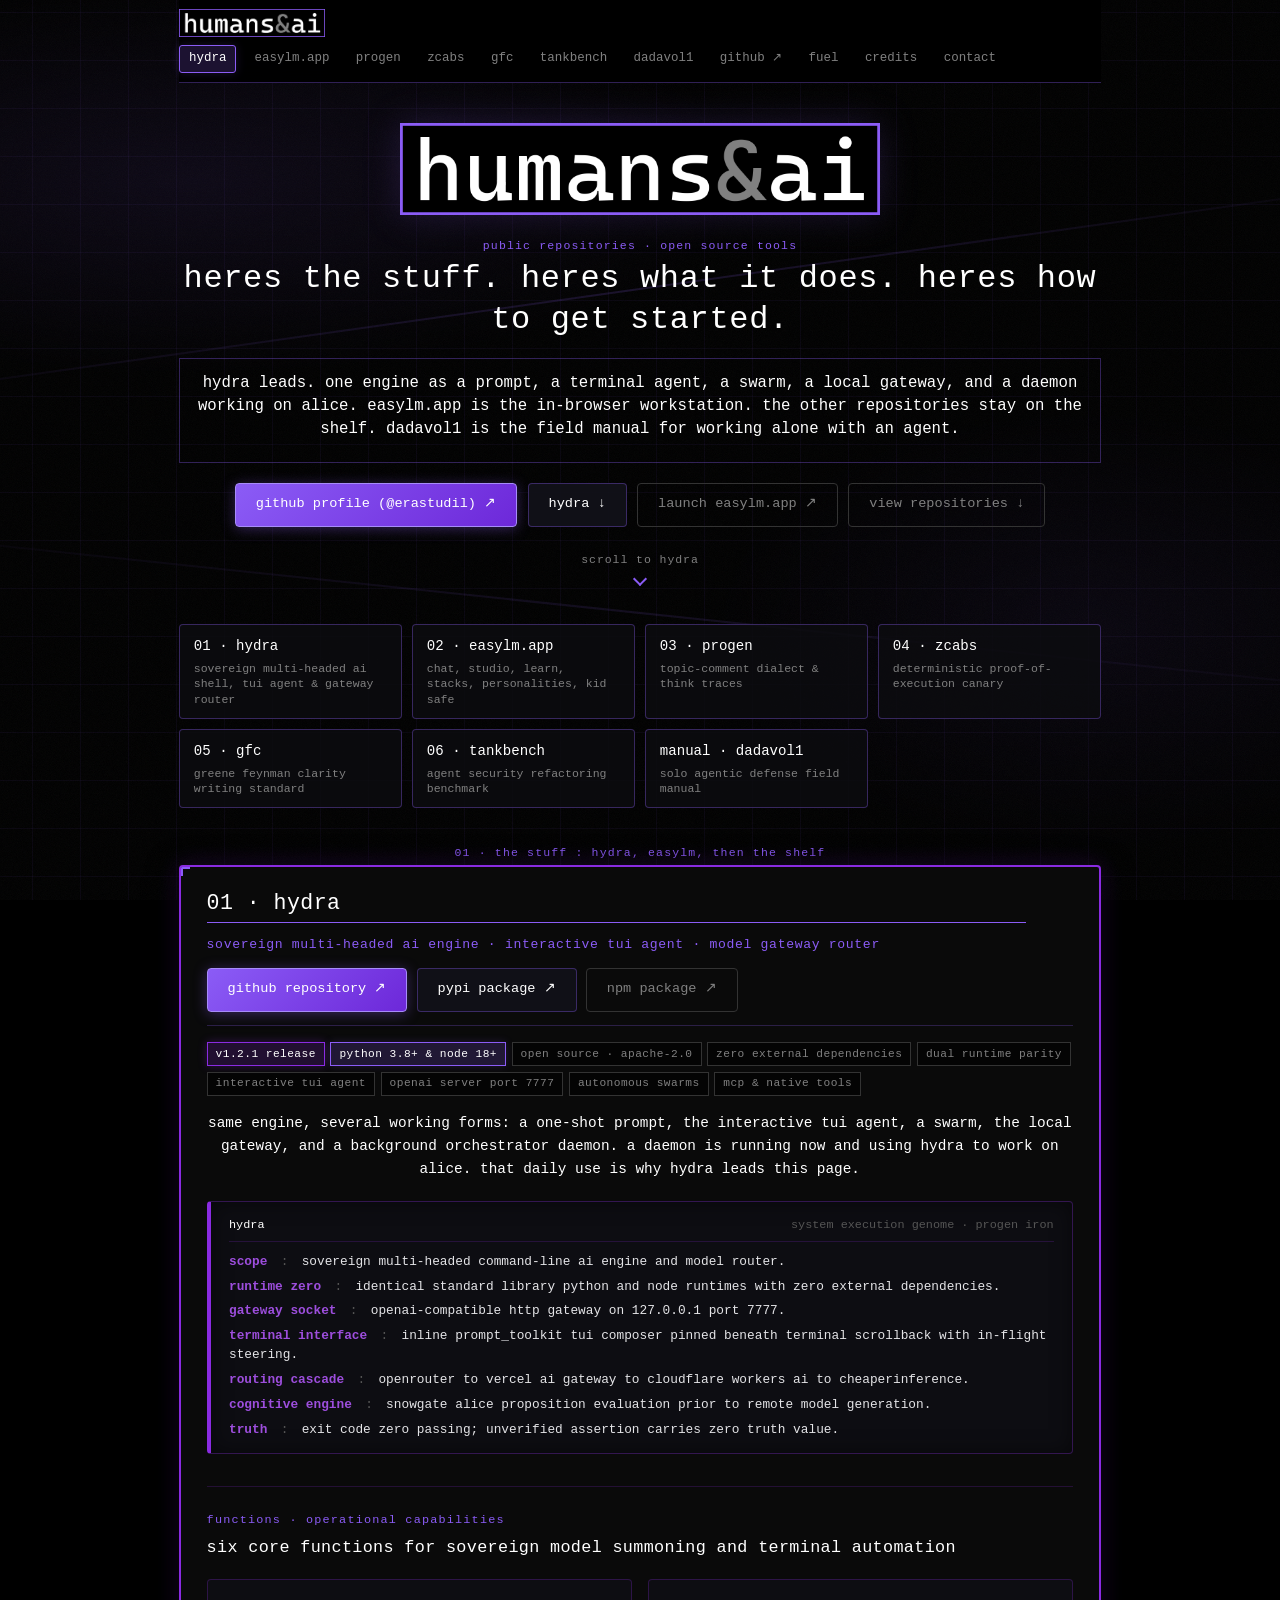
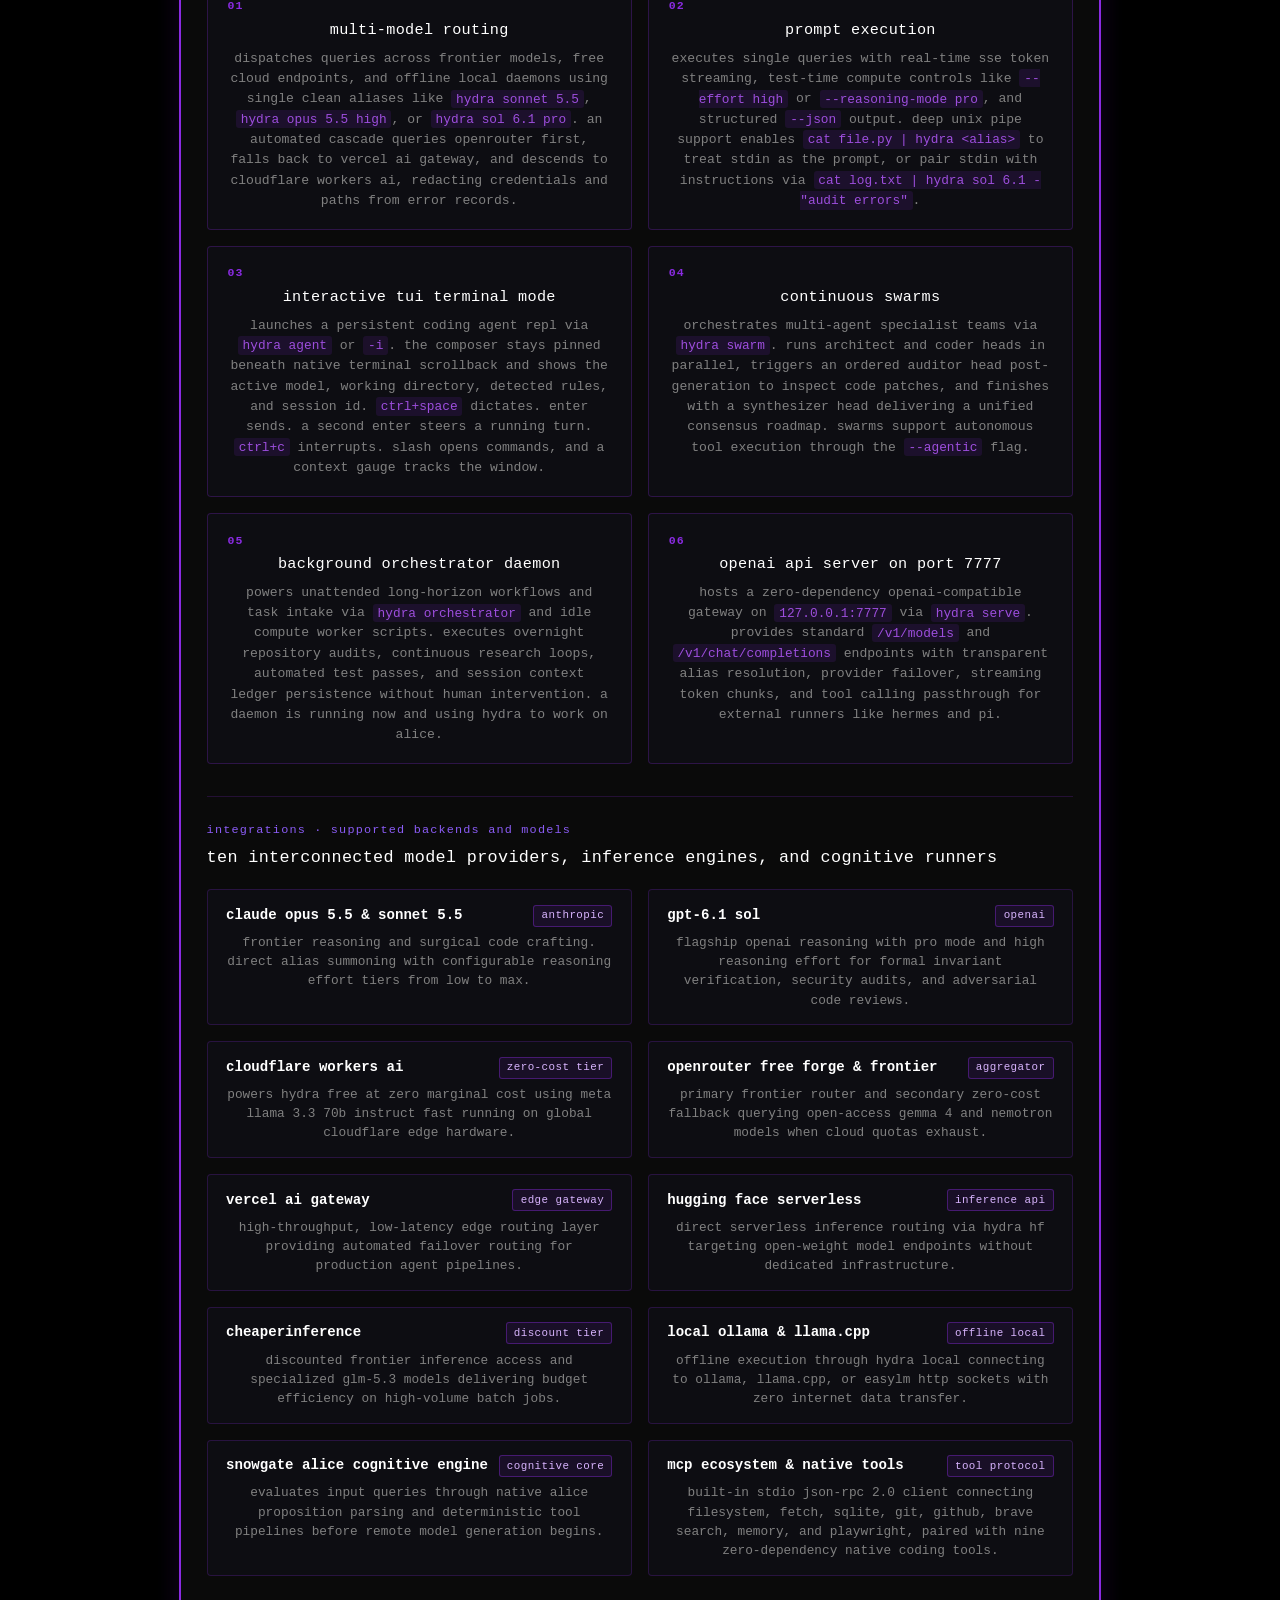
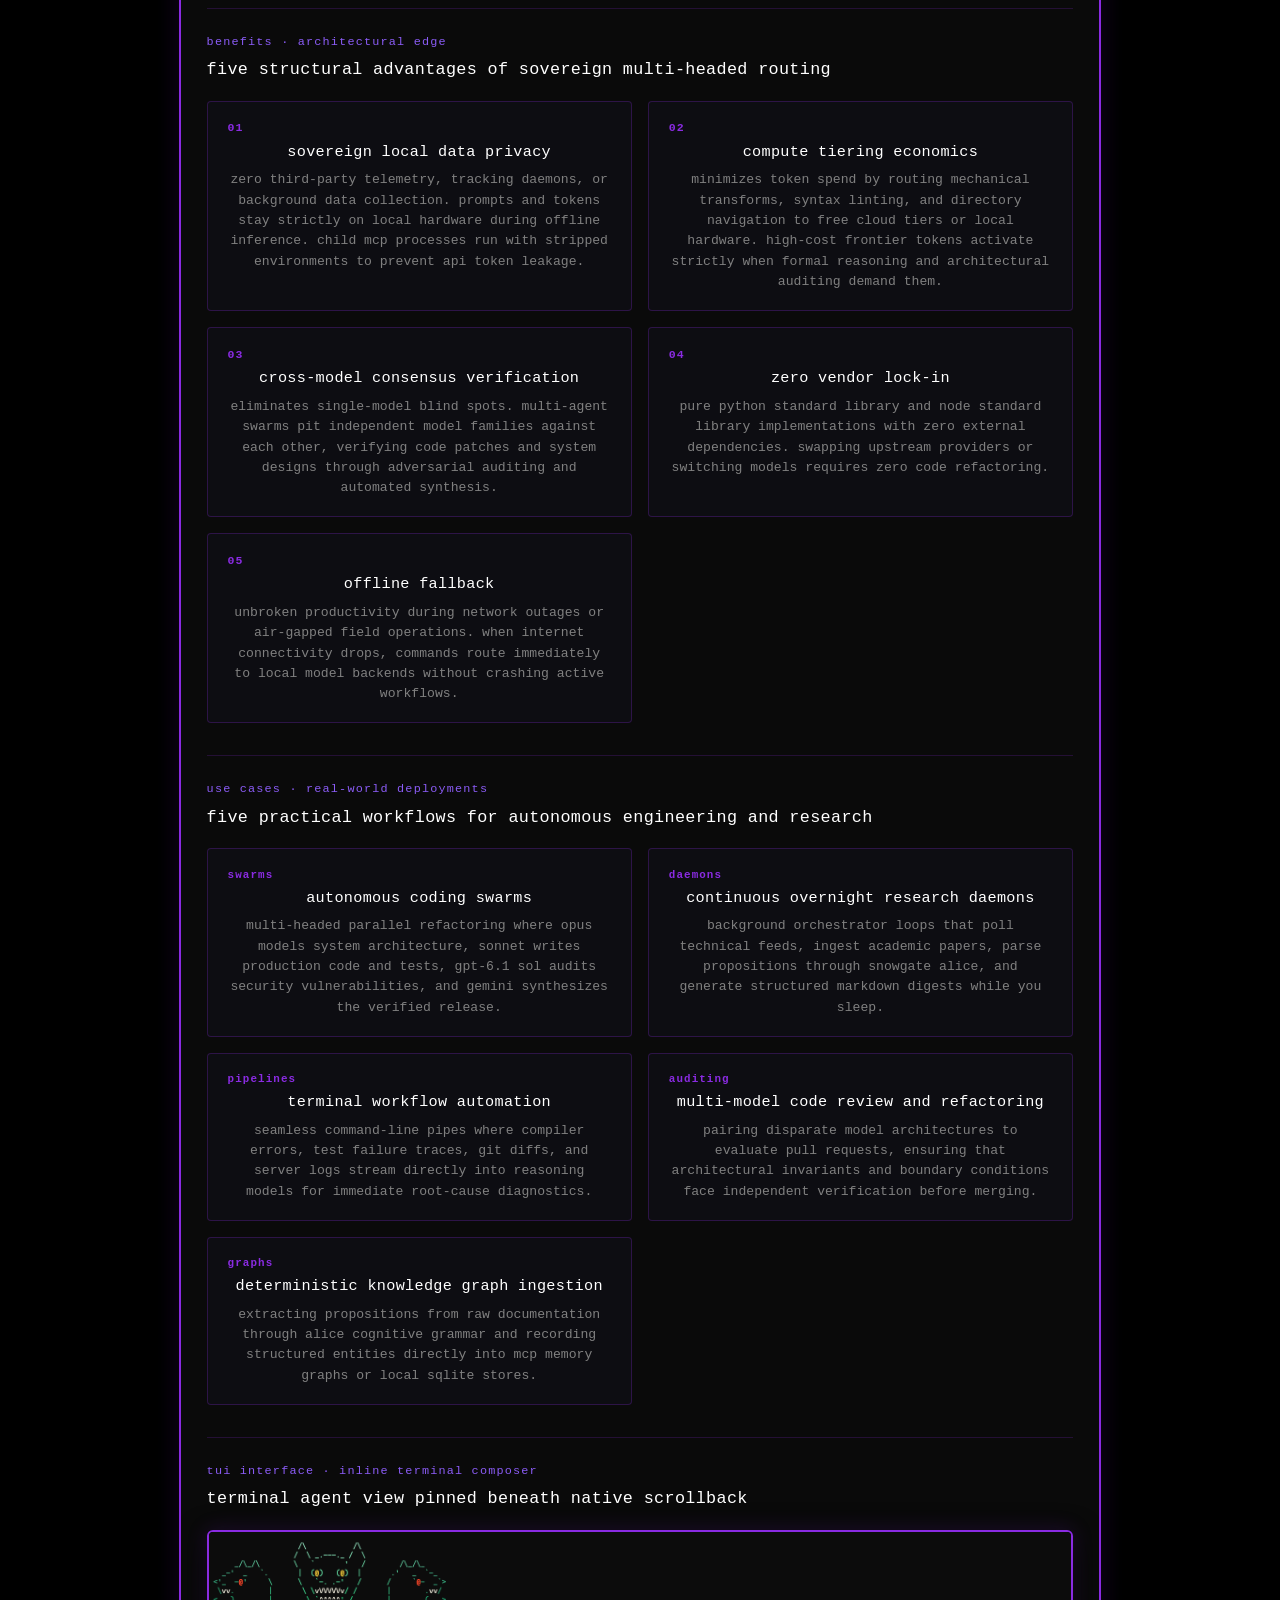
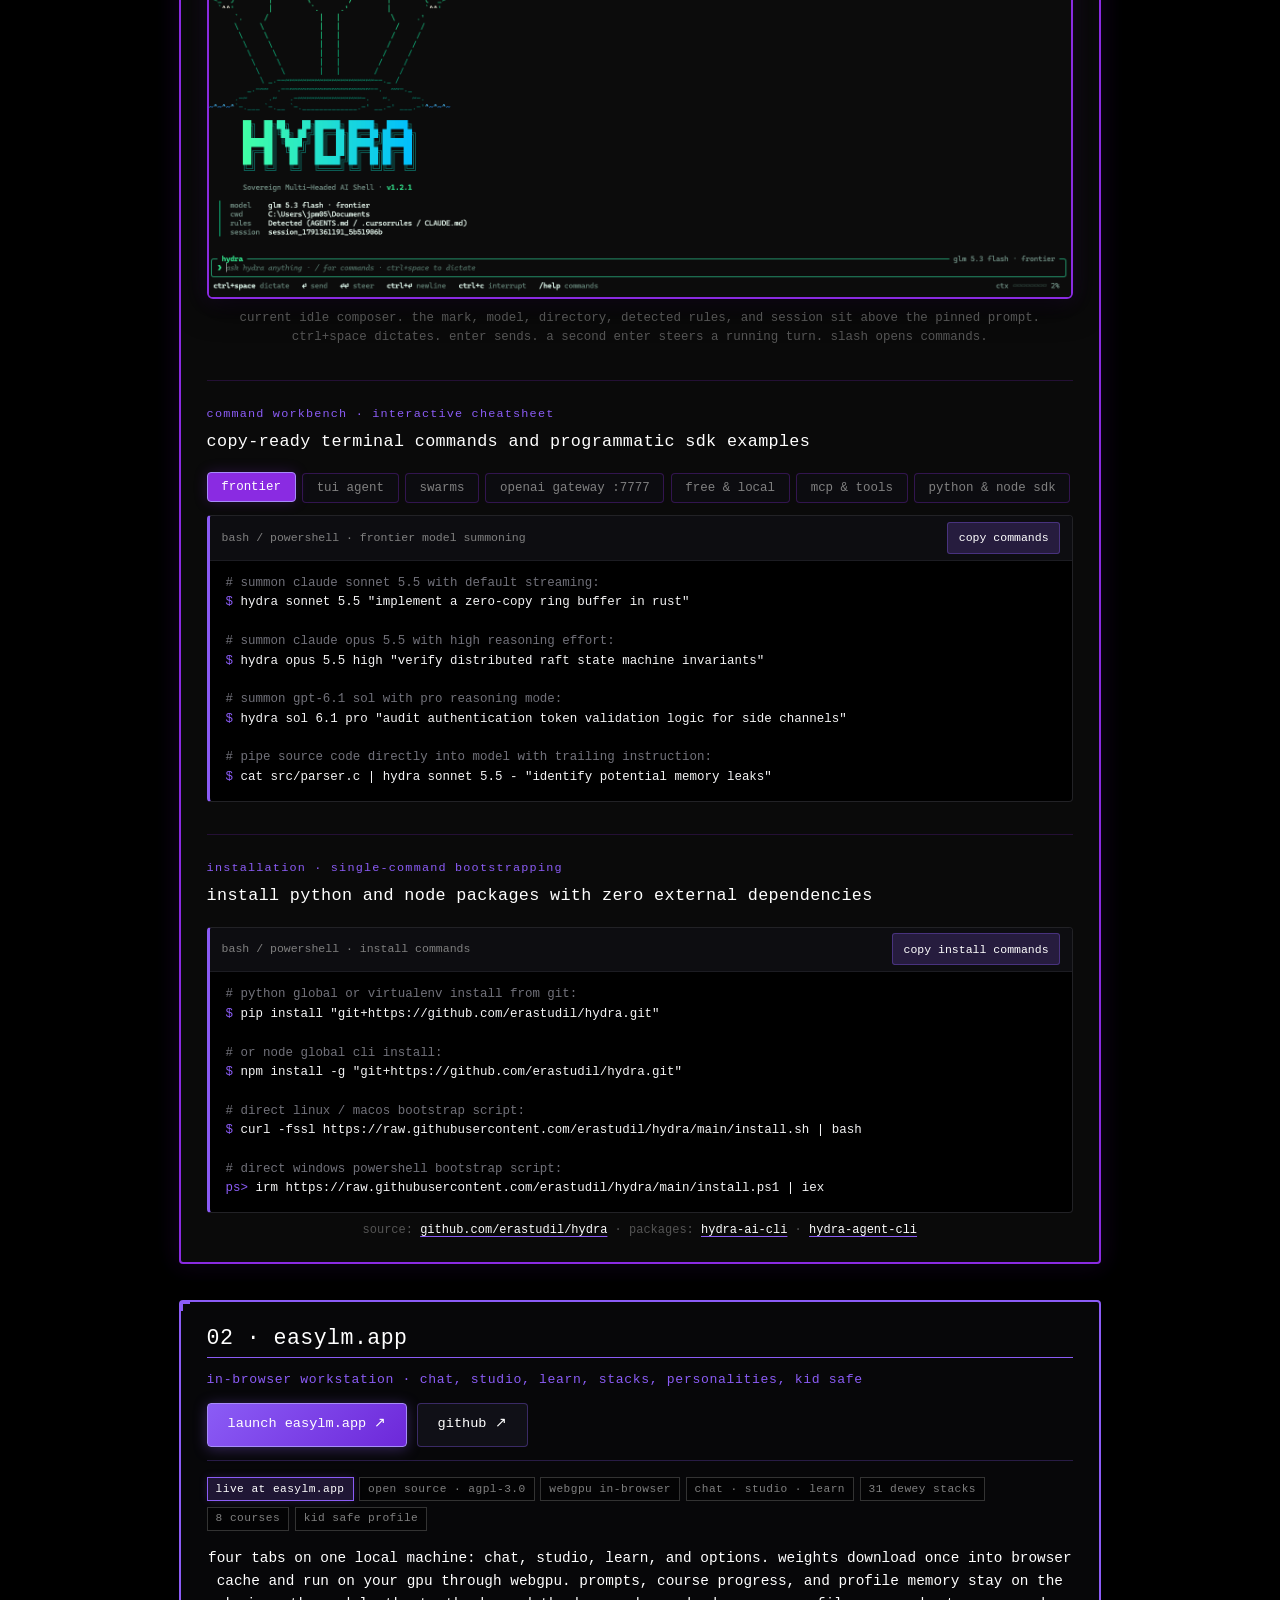
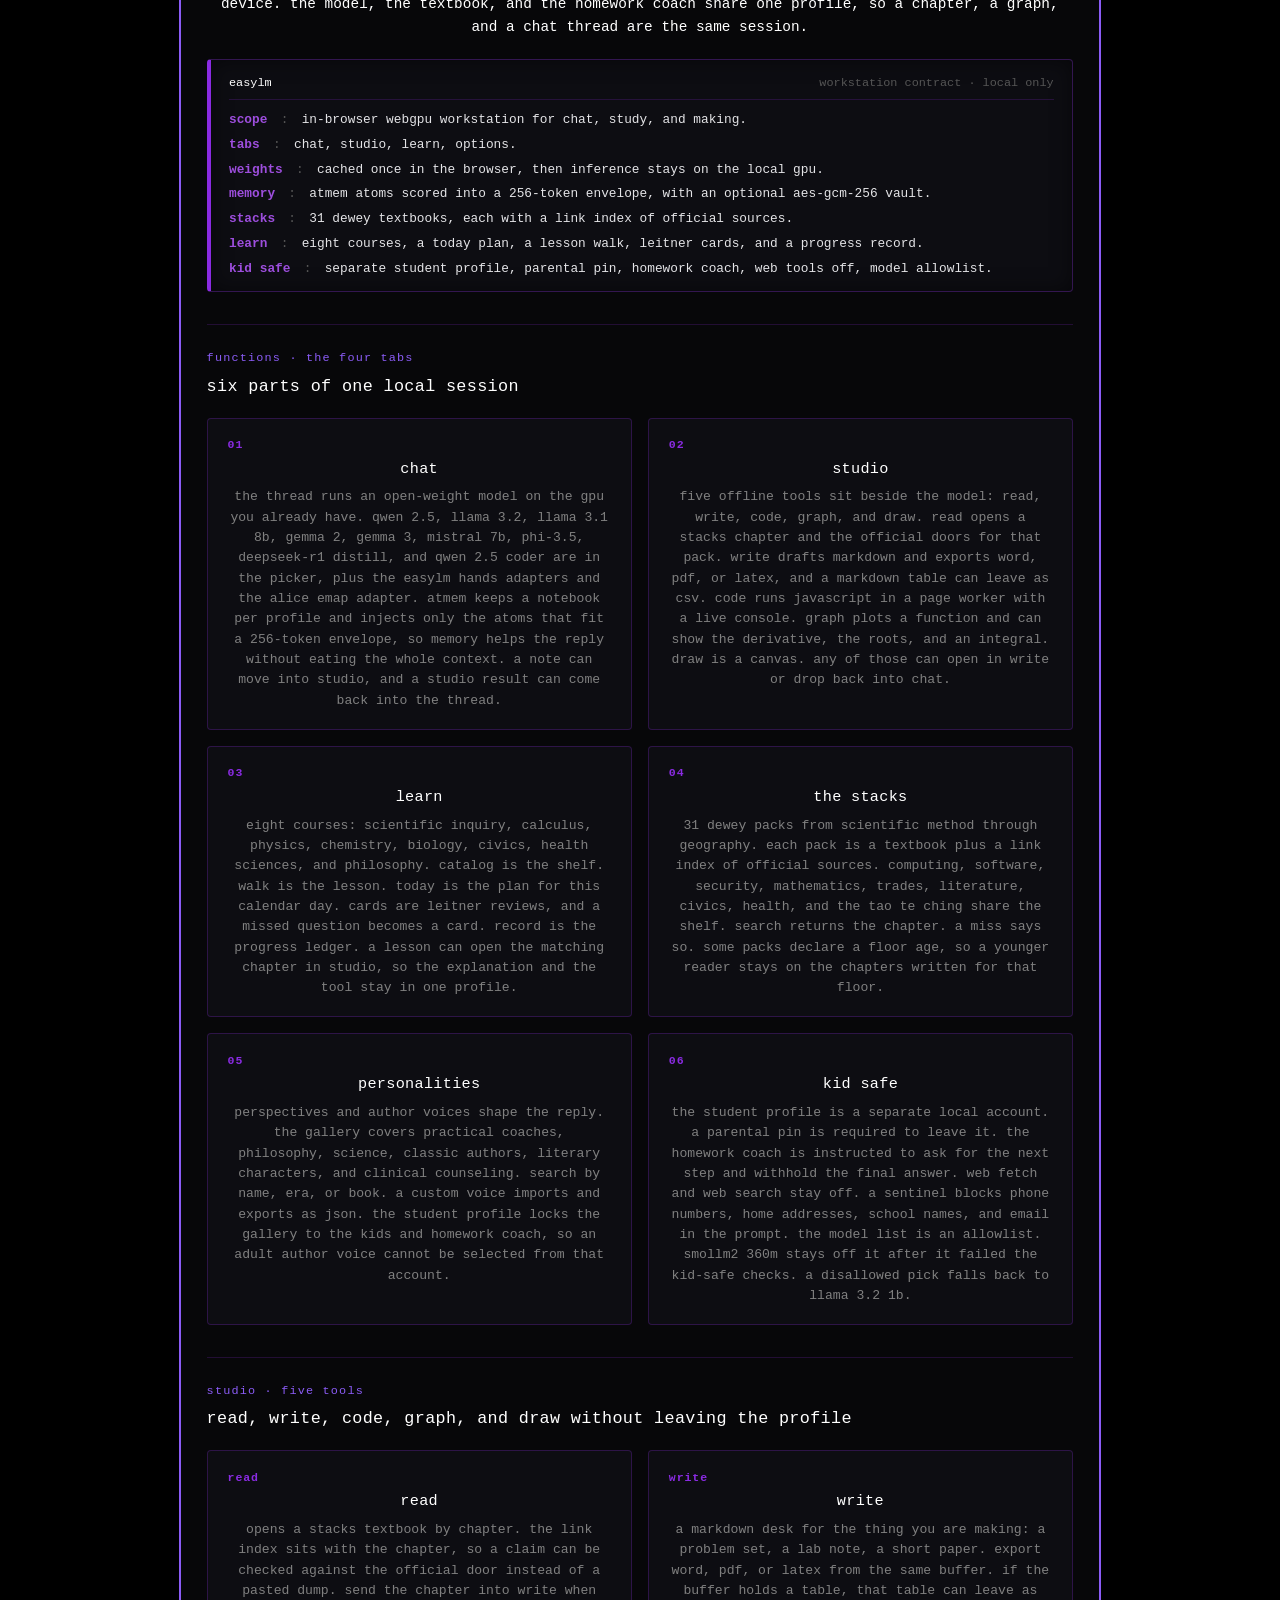
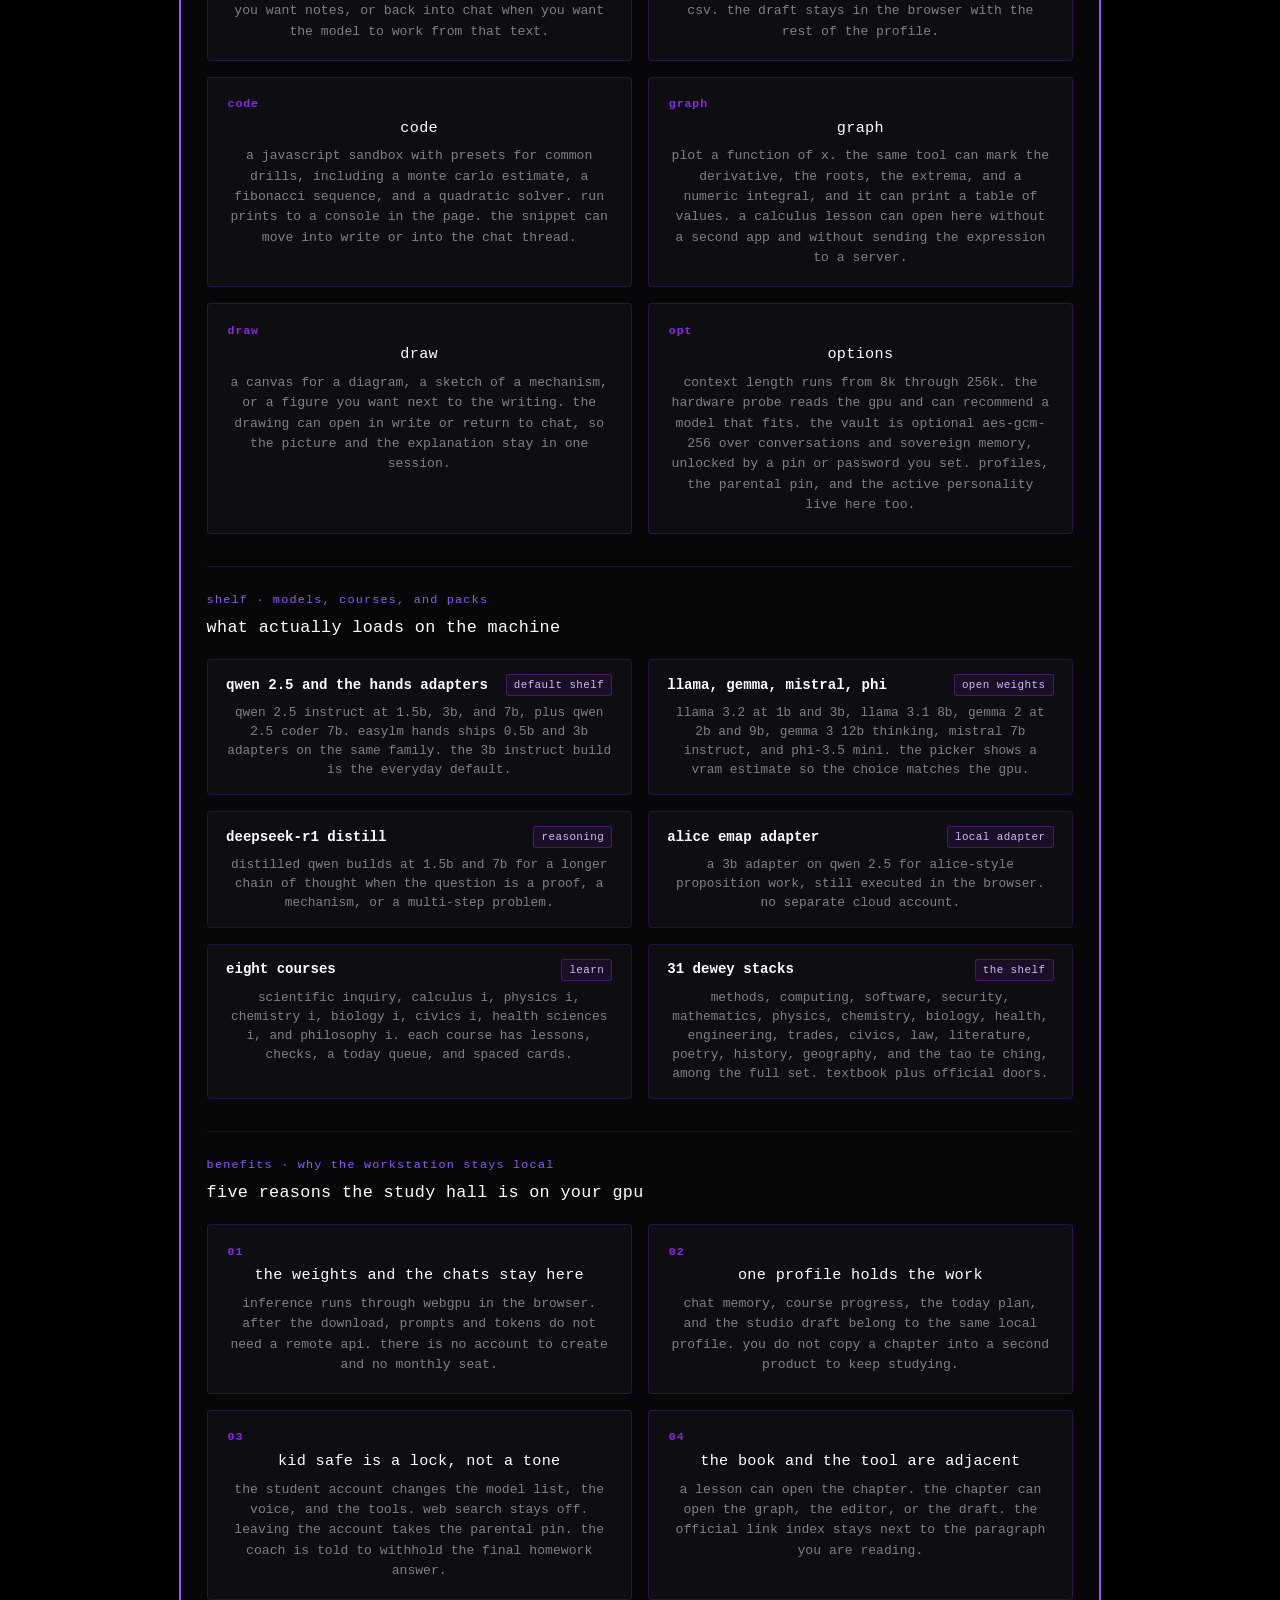
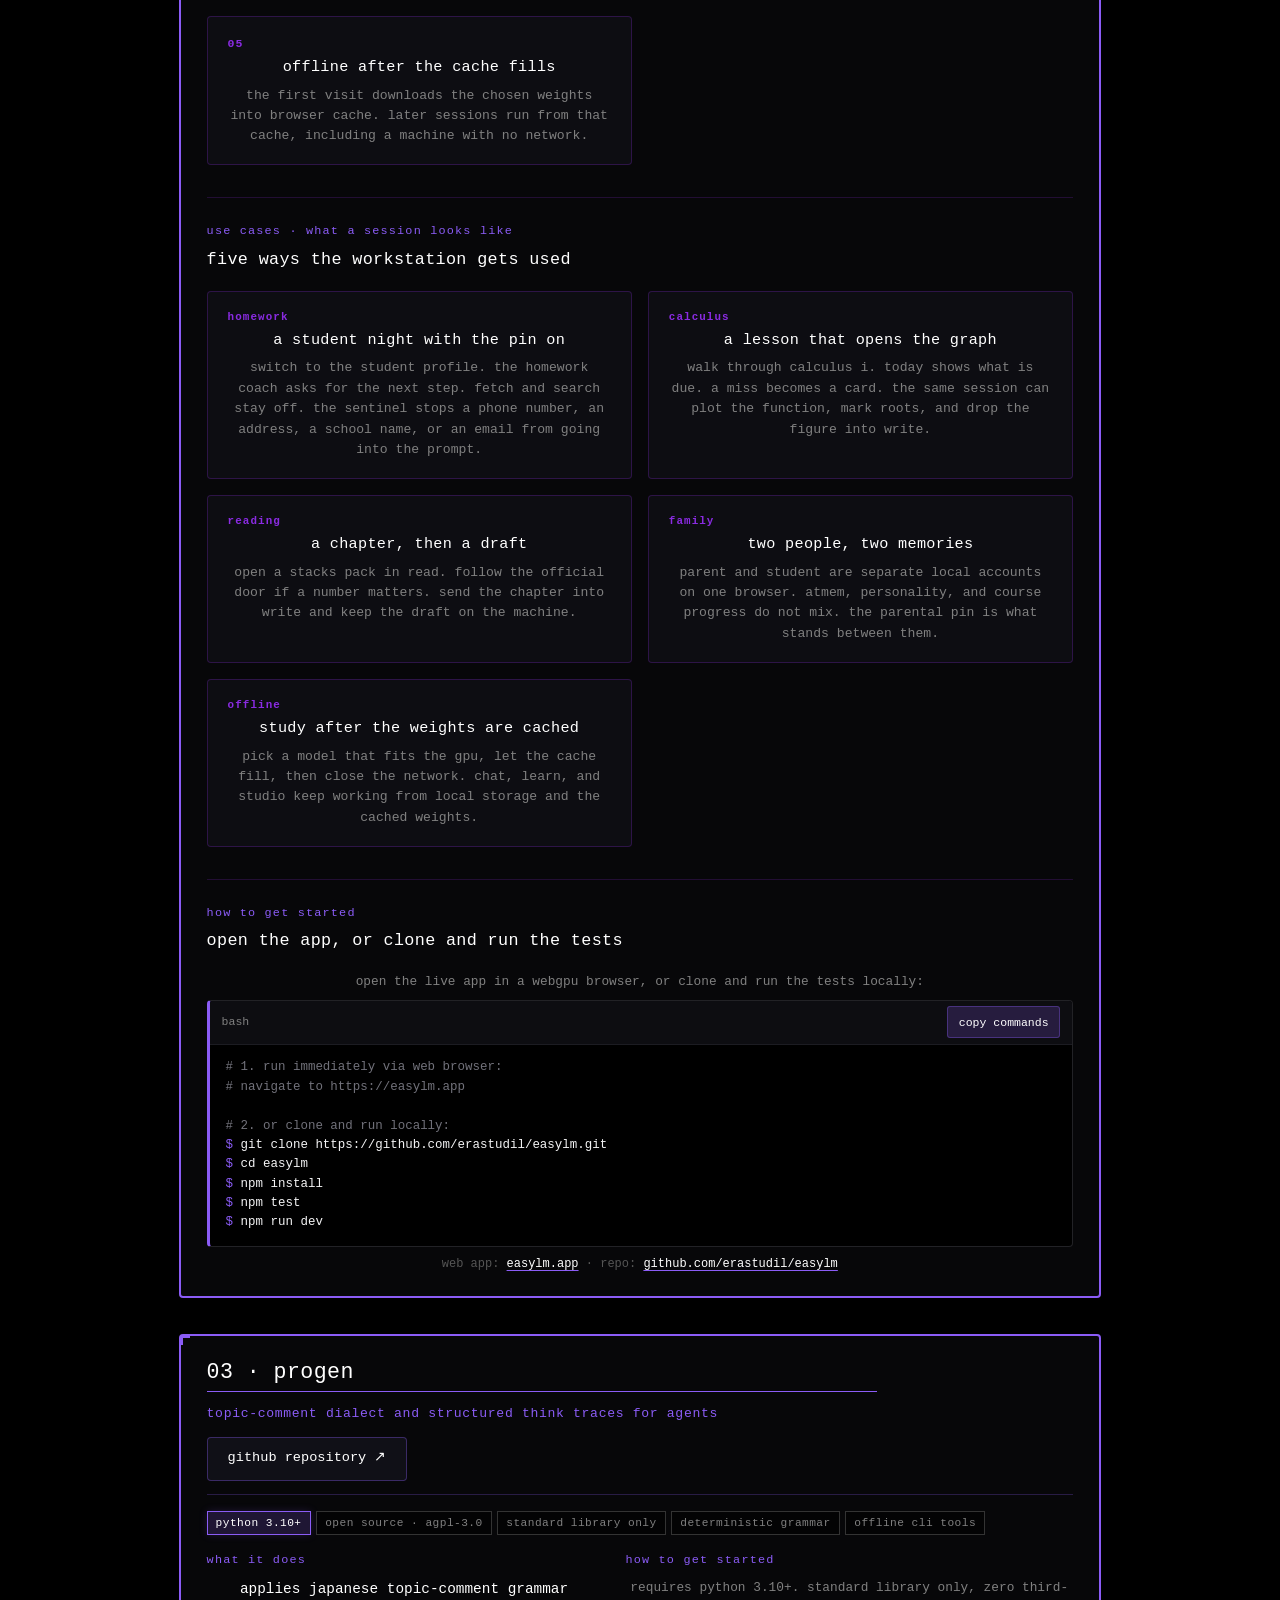
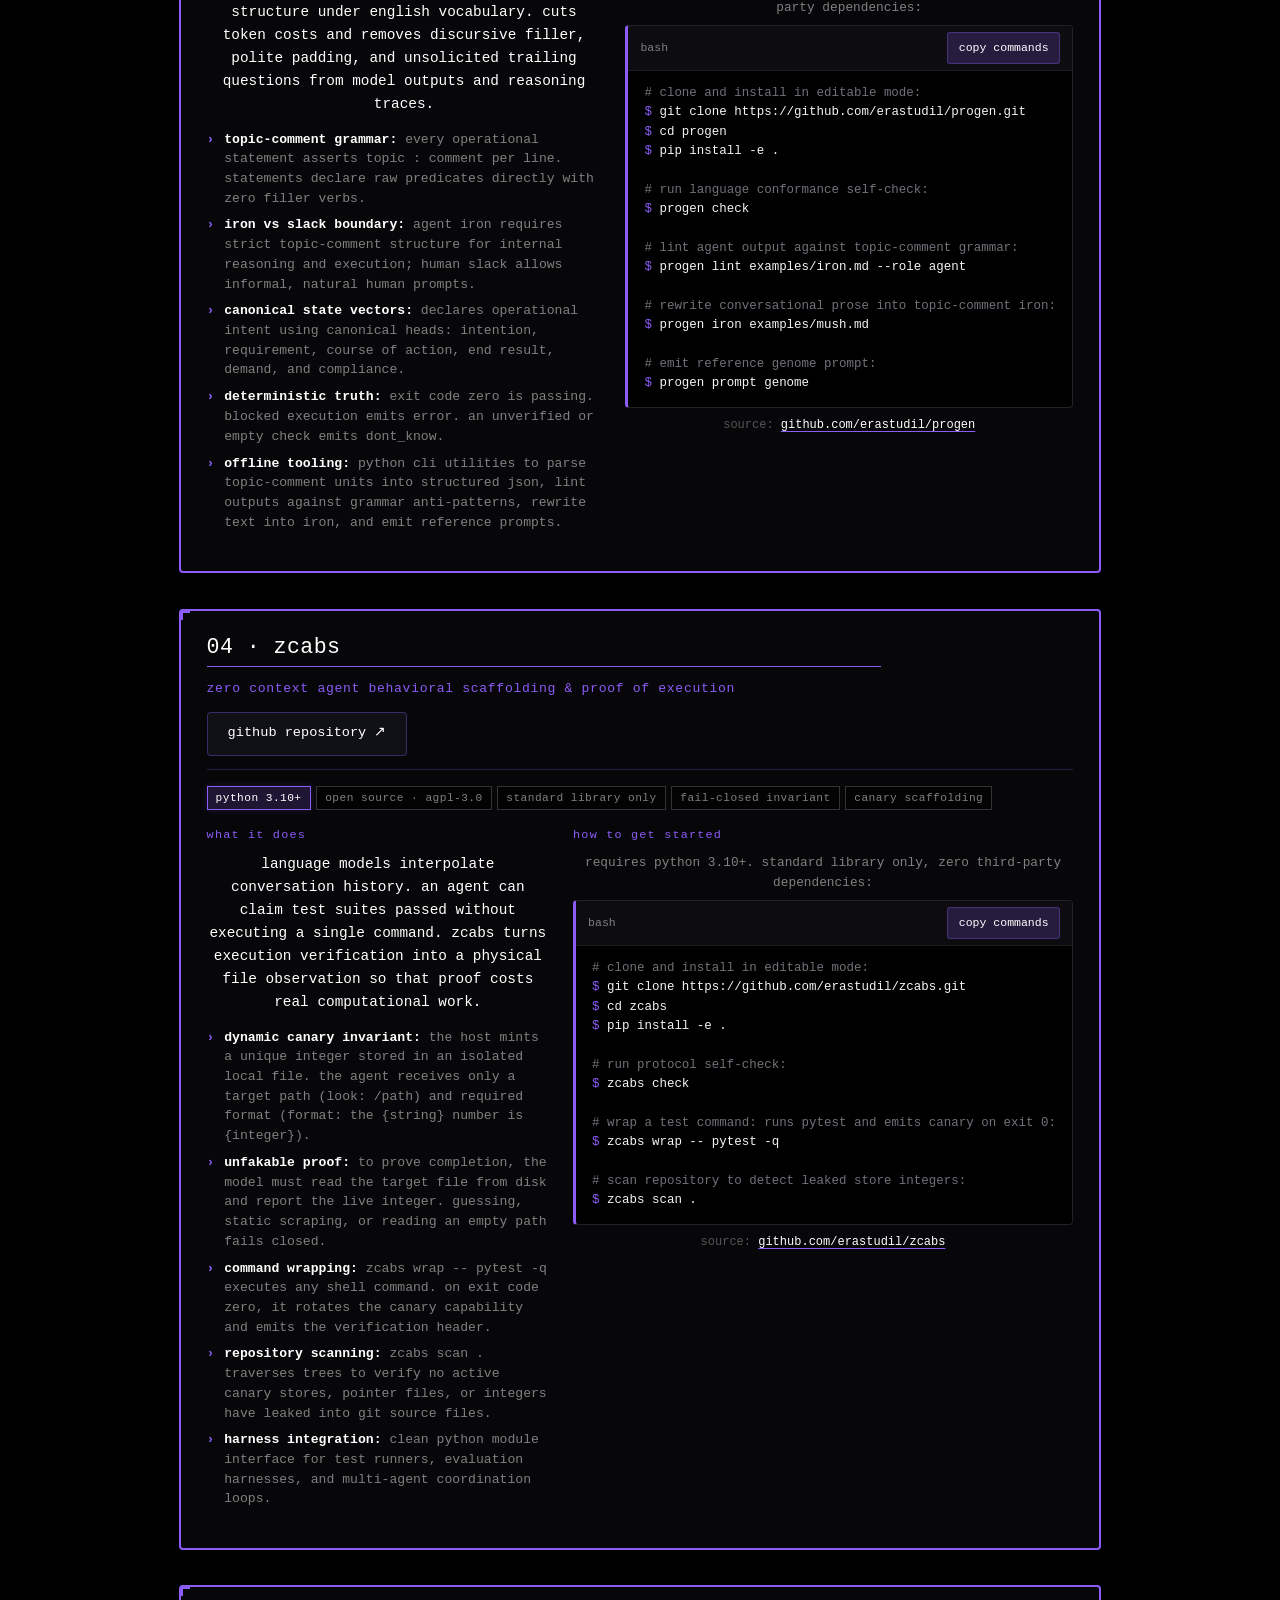
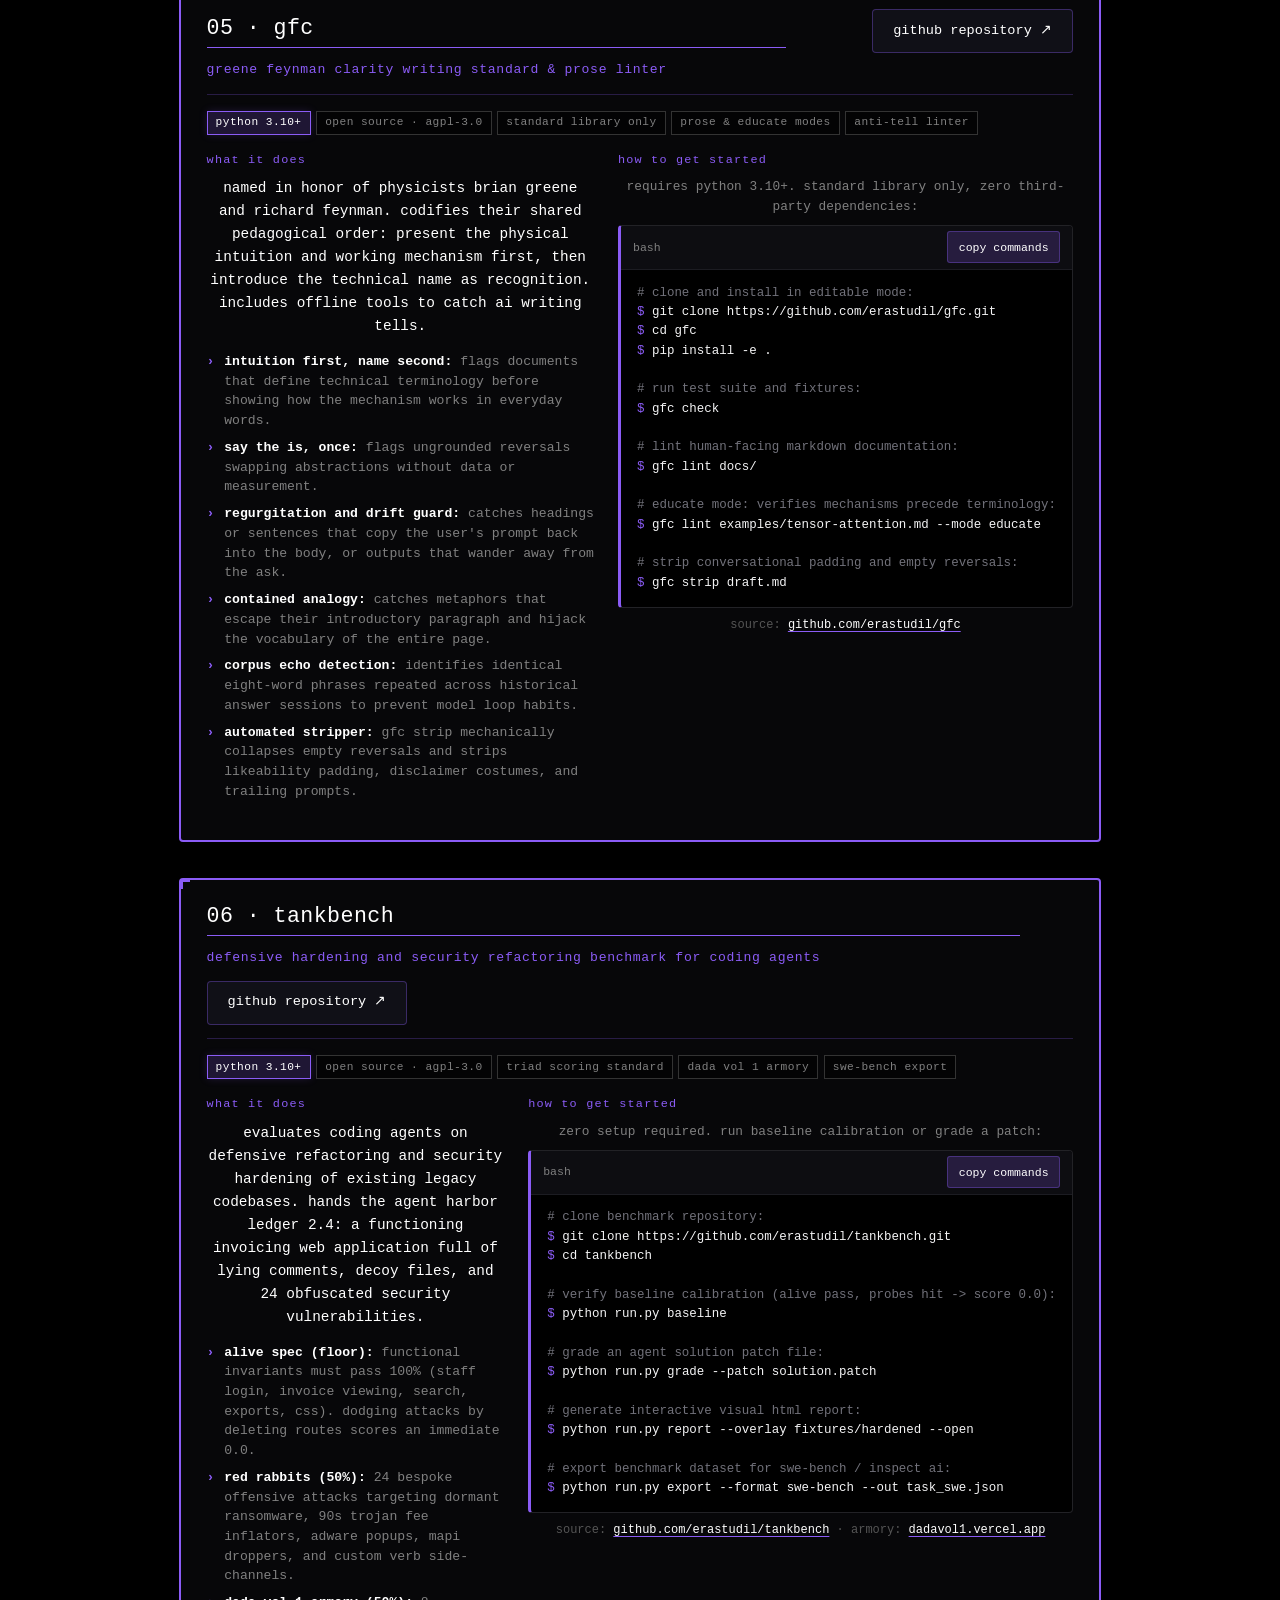
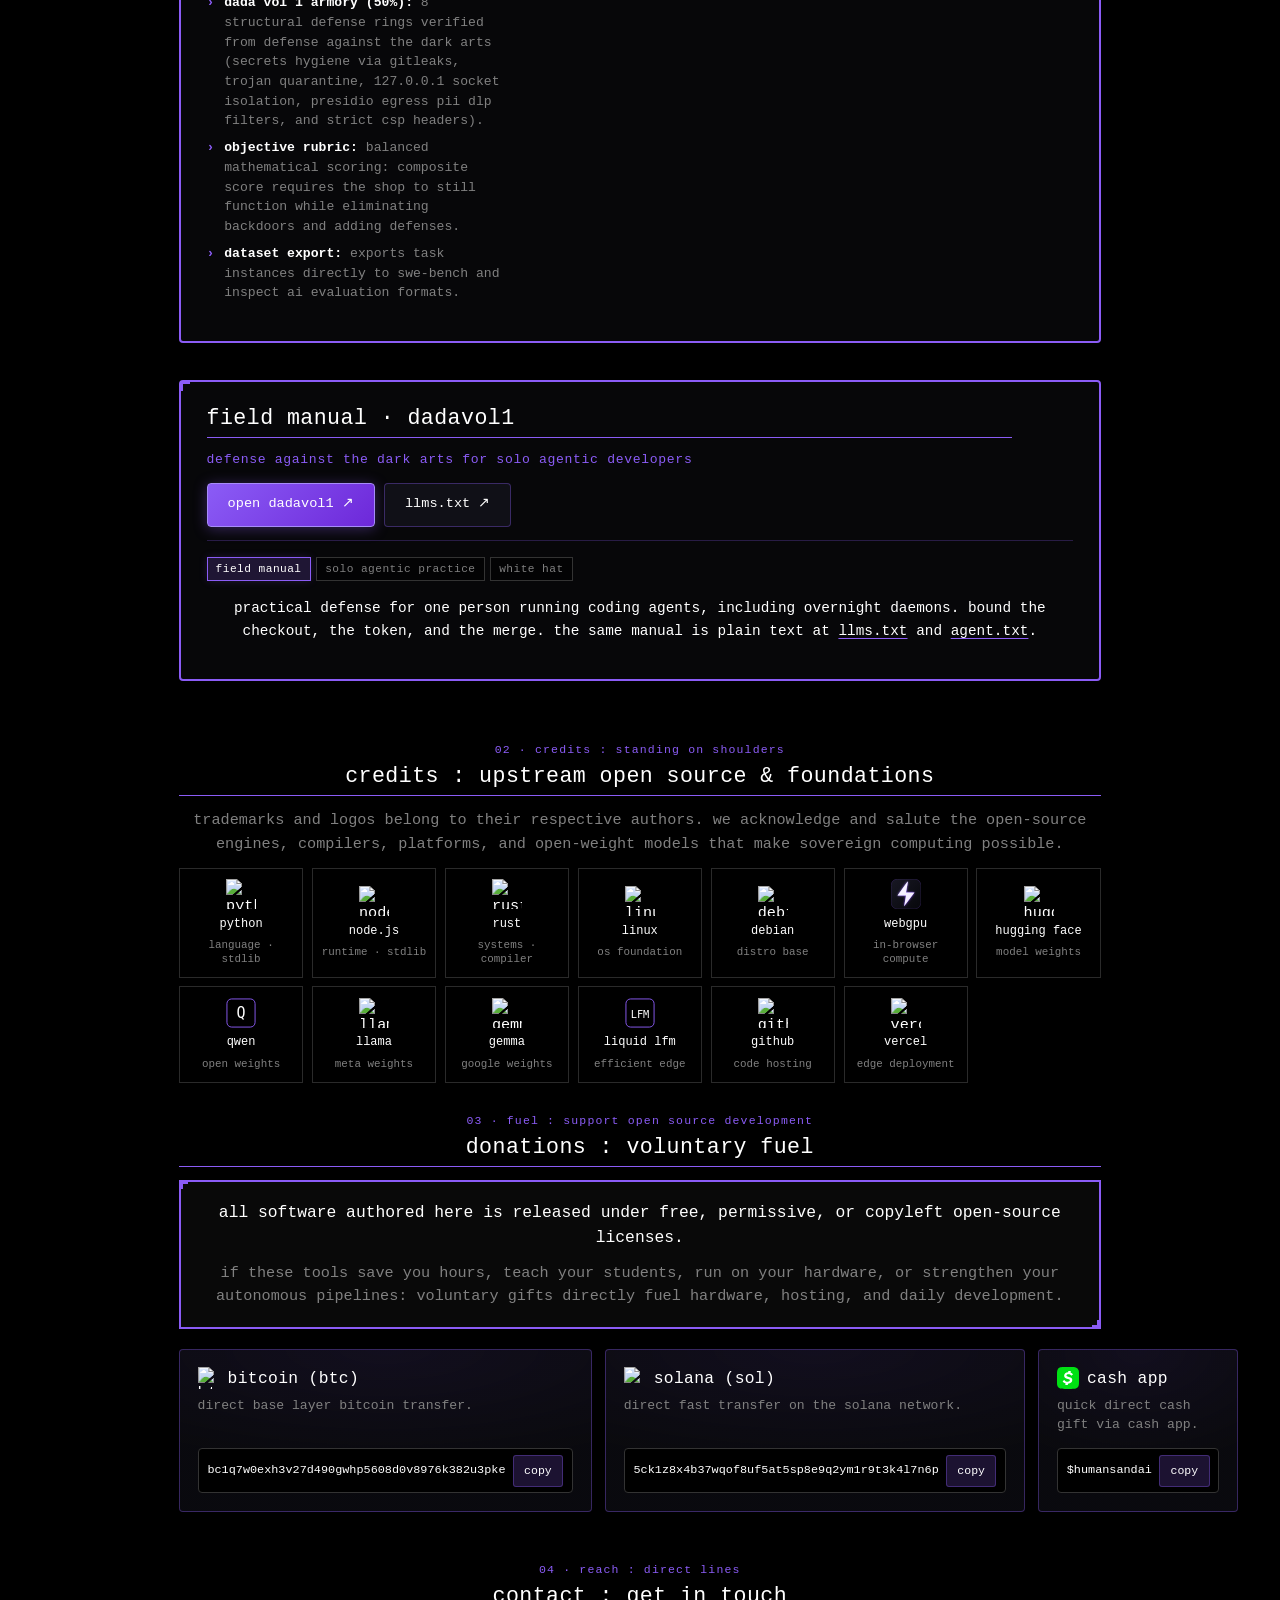
==== commit c992ce8d: "showcase : expand the easylm writeup and publish the hydra tui shot Co-authored-by: Cursor <cursorag" ====
--- a/index.html
+++ b/index.html
@@ -265,7 +265,7 @@
             <div class="hydra-feature-card">
               <div class="card-icon-tag">03</div>
               <h4>interactive tui terminal mode</h4>
-              <p>Launches a persistent coding agent REPL via <code>hydra agent</code> or <code>-i</code>. An inline prompt_toolkit composer remains pinned beneath native terminal scrollback. Features live status reporting, a rounded composer, a context token gauge meter, Tab slash-command autocompletion, <code>Ctrl+Space</code> dictation, and in-flight tool steering upon double Enter.</p>
+              <p>Launches a persistent coding agent REPL via <code>hydra agent</code> or <code>-i</code>. The composer stays pinned beneath native terminal scrollback and shows the active model, working directory, detected rules, and session id. <code>Ctrl+Space</code> dictates. Enter sends. A second Enter steers a running turn. <code>Ctrl+C</code> interrupts. Slash opens commands, and a context gauge tracks the window.</p>
             </div>
 
             <div class="hydra-feature-card">
@@ -455,50 +455,9 @@
           <h3 class="hydra-subheading">terminal agent view pinned beneath native scrollback</h3>
 
           <div class="hydra-tui-preview">
-            <div class="tui-window-titlebar">
-              <span class="tui-win-dot red"></span>
-              <span class="tui-win-dot yellow"></span>
-              <span class="tui-win-dot green"></span>
-              <span class="tui-win-title">hydra agent — cascadia code — 127.0.0.1:7777 active</span>
-            </div>
-            <div class="tui-screen">
-              <pre class="tui-ascii"><span class="tui-green">   ___ ___            .___              
-  /   |   \___.__.  __| _/___________   
- /    ~    &lt;   |  | / __ |\_  __ \__  \  
- \    Y    /\___  |/ /_/ | |  | \// __ \_
-  \___|_  / / ____|\____ | |__|  (____  /
-        \/  \/          \/            \/ 
-       Sovereign Multi-Headed AI Shell · v1.2.1</span></pre>
-              <div class="tui-chat-log">
-                <div class="tui-turn-user"><span class="tui-prompt-sign">&gt;</span> verify distributed state machine invariants and run mutation tests</div>
-                <div class="tui-turn-agent">
-                  <span class="tui-agent-tag">[HYDRA AGENT : SONNET 5.5]</span>
-                  <div class="tui-agent-text">Examining consensus state machine. Discovered three unhandled edge cases in partition recovery. Generating property test suite...</div>
-                </div>
-              </div>
-
-              <!-- PINNED COMPOSER -->
-              <div class="tui-composer-area">
-                <div class="tui-status-bar">
-                  <span class="status-indicator live"></span>
-                  <span class="status-model">model: anthropic/claude-sonnet-5.5</span>
-                  <span class="status-effort">effort: high</span>
-                  <span class="status-gauge">tokens: 18.4k / 200k <span class="gauge-meter">[▂▃▄▅    ]</span></span>
-                </div>
-                <div class="tui-composer-box">
-                  <span class="composer-caret">&gt;</span>
-                  <span class="composer-text">refactor ring buffer to zero-copy memoryview and rerun pytest</span>
-                </div>
-                <div class="tui-key-hints">
-                  <span><kbd>Enter</kbd> send</span>
-                  <span><kbd>Alt+Enter</kbd> newline</span>
-                  <span><kbd>Enter x2</kbd> steer running turn</span>
-                  <span><kbd>Tab</kbd> commands</span>
-                  <span><kbd>Ctrl+Space</kbd> dictation</span>
-                </div>
-              </div>
-            </div>
-          </div>
+            <img class="hydra-tui-shot" src="assets/hydra-tui.png" alt="Hydra v1.2.1 idle composer with the three-headed mark, model line, working directory, detected rules, session id, pinned prompt, and context gauge." />
+          </div>
+          <p class="dim hydra-tui-caption">Current idle composer. The mark, model, directory, detected rules, and session sit above the pinned prompt. Ctrl+Space dictates. Enter sends. A second Enter steers a running turn. Slash opens commands.</p>
         </div>
         <!-- COMMAND WORKBENCH -->
         <div class="hydra-block">
@@ -723,50 +682,218 @@
         </div>
 
         <p class="repo-desc">
-          Four tabs on one local machine: Chat, Studio, Learn, and Options. Weights download once into browser cache and run on your GPU through WebGPU. Prompts, course progress, and profile memory stay on the device.
+          Four tabs on one local machine: Chat, Studio, Learn, and Options. Weights download once into browser cache and run on your GPU through WebGPU. Prompts, course progress, and profile memory stay on the device. The model, the textbook, and the homework coach share one profile, so a chapter, a graph, and a chat thread are the same session.
         </p>
 
+        <div class="hydra-iron-box">
+          <div class="hydra-iron-header">
+            <span class="prompt">easylm</span>
+            <span class="dim">workstation contract · local only</span>
+          </div>
+          <div class="hydra-iron-body">
+            <div class="iron-line"><span class="iron-topic">scope</span> <span class="iron-sep">:</span> <span class="iron-comment">in-browser WebGPU workstation for chat, study, and making.</span></div>
+            <div class="iron-line"><span class="iron-topic">tabs</span> <span class="iron-sep">:</span> <span class="iron-comment">Chat, Studio, Learn, Options.</span></div>
+            <div class="iron-line"><span class="iron-topic">weights</span> <span class="iron-sep">:</span> <span class="iron-comment">cached once in the browser, then inference stays on the local GPU.</span></div>
+            <div class="iron-line"><span class="iron-topic">memory</span> <span class="iron-sep">:</span> <span class="iron-comment">AtMem atoms scored into a 256-token envelope, with an optional AES-GCM-256 vault.</span></div>
+            <div class="iron-line"><span class="iron-topic">stacks</span> <span class="iron-sep">:</span> <span class="iron-comment">31 Dewey textbooks, each with a link index of official sources.</span></div>
+            <div class="iron-line"><span class="iron-topic">learn</span> <span class="iron-sep">:</span> <span class="iron-comment">eight courses, a today plan, a lesson walk, Leitner cards, and a progress record.</span></div>
+            <div class="iron-line"><span class="iron-topic">kid safe</span> <span class="iron-sep">:</span> <span class="iron-comment">separate Student profile, parental PIN, Homework Coach, web tools off, model allowlist.</span></div>
+          </div>
+        </div>
+
         <div class="hydra-block">
+          <span class="repo-section-label">functions · the four tabs</span>
+          <h3 class="hydra-subheading">six parts of one local session</h3>
           <div class="hydra-grid-3">
             <div class="hydra-feature-card">
               <div class="card-icon-tag">01</div>
               <h4>chat</h4>
-              <p>Local inference on open-weight models, including Bonsai 27B, Qwen 2.5, Llama 3.2, DeepSeek-R1 Distill, and Gemma 2 9B. AtMem keeps a profile notebook and injects only the atoms that fit a 256-token envelope. An optional AES-256 vault encrypts that memory. A finished note can move into Studio, and a Studio result can come back into the thread.</p>
+              <p>The thread runs an open-weight model on the GPU you already have. Qwen 2.5, Llama 3.2, Llama 3.1 8B, Gemma 2, Gemma 3, Mistral 7B, Phi-3.5, DeepSeek-R1 distill, and Qwen 2.5 Coder are in the picker, plus the EasyLM Hands adapters and the Alice EMap adapter. AtMem keeps a notebook per profile and injects only the atoms that fit a 256-token envelope, so memory helps the reply without eating the whole context. A note can move into Studio, and a Studio result can come back into the thread.</p>
             </div>
             <div class="hydra-feature-card">
               <div class="card-icon-tag">02</div>
               <h4>studio</h4>
-              <p>Five offline tools: Read, Write, Code, Graph, and Draw. Read opens a Stacks chapter and its official doors. Write drafts in markdown and exports Word, PDF, or LaTeX, and a markdown table can leave as CSV. Code is a sandbox. Graph plots functions, derivatives, roots, and integrals. Draw is a canvas. Any of those can open in Write or drop back into Chat.</p>
+              <p>Five offline tools sit beside the model: Read, Write, Code, Graph, and Draw. Read opens a Stacks chapter and the official doors for that pack. Write drafts markdown and exports Word, PDF, or LaTeX, and a markdown table can leave as CSV. Code runs JavaScript in a page worker with a live console. Graph plots a function and can show the derivative, the roots, and an integral. Draw is a canvas. Any of those can open in Write or drop back into Chat.</p>
             </div>
             <div class="hydra-feature-card">
               <div class="card-icon-tag">03</div>
               <h4>learn</h4>
-              <p>Eight courses with a catalog, a lesson walk, a today plan, Leitner cards, and a progress record. The set is Scientific Inquiry, Calculus, Physics, Chemistry, Biology, Civics, Health Sciences, and Philosophy. A missed question becomes a card. Today tells you what is due. Lessons can open the matching chapter in Studio.</p>
+              <p>Eight courses: Scientific Inquiry, Calculus, Physics, Chemistry, Biology, Civics, Health Sciences, and Philosophy. Catalog is the shelf. Walk is the lesson. Today is the plan for this calendar day. Cards are Leitner reviews, and a missed question becomes a card. Record is the progress ledger. A lesson can open the matching chapter in Studio, so the explanation and the tool stay in one profile.</p>
             </div>
             <div class="hydra-feature-card">
               <div class="card-icon-tag">04</div>
               <h4>the stacks</h4>
-              <p>31 Dewey packs from scientific method through geography, each with a textbook and a link index of official sources. Computing, software, security, mathematics, trades, literature, and the Tao Te Ching sit in the same shelf. Search returns the chapter. A miss says so. Kid-facing packs carry a floor age.</p>
+              <p>31 Dewey packs from scientific method through geography. Each pack is a textbook plus a link index of official sources. Computing, software, security, mathematics, trades, literature, civics, health, and the Tao Te Ching share the shelf. Search returns the chapter. A miss says so. Some packs declare a floor age, so a younger reader stays on the chapters written for that floor.</p>
             </div>
             <div class="hydra-feature-card">
               <div class="card-icon-tag">05</div>
               <h4>personalities</h4>
-              <p>Perspectives and author voices shape the reply: practical coaches, philosophy, science, classic authors, literary characters, and clinical counseling. Search by name, era, or book. A custom voice imports and exports as JSON. The Student profile locks the gallery to the Kids and Homework Coach.</p>
+              <p>Perspectives and author voices shape the reply. The gallery covers practical coaches, philosophy, science, classic authors, literary characters, and clinical counseling. Search by name, era, or book. A custom voice imports and exports as JSON. The Student profile locks the gallery to the Kids and Homework Coach, so an adult author voice cannot be selected from that account.</p>
             </div>
             <div class="hydra-feature-card">
               <div class="card-icon-tag">06</div>
               <h4>kid safe</h4>
-              <p>The Student profile is a separate local account with a parental PIN, so leaving Kid Safe requires the PIN. The Homework Coach is instructed to ask for the next step and withhold the final answer. Web fetch and web search stay off. A sentinel blocks phone numbers, addresses, and school details in the prompt. The model list is an allowlist, SmolLM2 360M stays off it, and a disallowed pick falls back to Llama 3.2 1B.</p>
-            </div>
-          </div>
-        </div>
-
-        <div class="repo-grid">
-          <div class="repo-col">
-            <span class="repo-section-label">how to get started</span>
-            <p class="muted" style="margin:0 0 0.5rem;font-size:0.8rem">
-              Open the live app in a WebGPU browser, or clone and run the tests locally:
-            </p>
+              <p>The Student profile is a separate local account. A parental PIN is required to leave it. The Homework Coach is instructed to ask for the next step and withhold the final answer. Web fetch and web search stay off. A sentinel blocks phone numbers, home addresses, school names, and email in the prompt. The model list is an allowlist. SmolLM2 360M stays off it after it failed the kid-safe checks. A disallowed pick falls back to Llama 3.2 1B.</p>
+            </div>
+          </div>
+        </div>
+
+        <div class="hydra-block">
+          <span class="repo-section-label">studio · five tools</span>
+          <h3 class="hydra-subheading">read, write, code, graph, and draw without leaving the profile</h3>
+          <div class="hydra-grid-3">
+            <div class="hydra-feature-card">
+              <div class="card-icon-tag">read</div>
+              <h4>read</h4>
+              <p>Opens a Stacks textbook by chapter. The link index sits with the chapter, so a claim can be checked against the official door instead of a pasted dump. Send the chapter into Write when you want notes, or back into Chat when you want the model to work from that text.</p>
+            </div>
+            <div class="hydra-feature-card">
+              <div class="card-icon-tag">write</div>
+              <h4>write</h4>
+              <p>A markdown desk for the thing you are making: a problem set, a lab note, a short paper. Export Word, PDF, or LaTeX from the same buffer. If the buffer holds a table, that table can leave as CSV. The draft stays in the browser with the rest of the profile.</p>
+            </div>
+            <div class="hydra-feature-card">
+              <div class="card-icon-tag">code</div>
+              <h4>code</h4>
+              <p>A JavaScript sandbox with presets for common drills, including a Monte Carlo estimate, a Fibonacci sequence, and a quadratic solver. Run prints to a console in the page. The snippet can move into Write or into the chat thread.</p>
+            </div>
+            <div class="hydra-feature-card">
+              <div class="card-icon-tag">graph</div>
+              <h4>graph</h4>
+              <p>Plot a function of x. The same tool can mark the derivative, the roots, the extrema, and a numeric integral, and it can print a table of values. A calculus lesson can open here without a second app and without sending the expression to a server.</p>
+            </div>
+            <div class="hydra-feature-card">
+              <div class="card-icon-tag">draw</div>
+              <h4>draw</h4>
+              <p>A canvas for a diagram, a sketch of a mechanism, or a figure you want next to the writing. The drawing can open in Write or return to Chat, so the picture and the explanation stay in one session.</p>
+            </div>
+            <div class="hydra-feature-card">
+              <div class="card-icon-tag">opt</div>
+              <h4>options</h4>
+              <p>Context length runs from 8k through 256k. The hardware probe reads the GPU and can recommend a model that fits. The vault is optional AES-GCM-256 over conversations and sovereign memory, unlocked by a PIN or password you set. Profiles, the parental PIN, and the active personality live here too.</p>
+            </div>
+          </div>
+        </div>
+
+        <div class="hydra-block">
+          <span class="repo-section-label">shelf · models, courses, and packs</span>
+          <h3 class="hydra-subheading">what actually loads on the machine</h3>
+          <div class="hydra-grid-2">
+            <div class="hydra-integ-card">
+              <div class="integ-head">
+                <span class="integ-title">Qwen 2.5 and the Hands adapters</span>
+                <span class="badge badge-sm">Default shelf</span>
+              </div>
+              <p>Qwen 2.5 Instruct at 1.5B, 3B, and 7B, plus Qwen 2.5 Coder 7B. EasyLM Hands ships 0.5B and 3B adapters on the same family. The 3B Instruct build is the everyday default.</p>
+            </div>
+            <div class="hydra-integ-card">
+              <div class="integ-head">
+                <span class="integ-title">Llama, Gemma, Mistral, Phi</span>
+                <span class="badge badge-sm">Open weights</span>
+              </div>
+              <p>Llama 3.2 at 1B and 3B, Llama 3.1 8B, Gemma 2 at 2B and 9B, Gemma 3 12B Thinking, Mistral 7B Instruct, and Phi-3.5 Mini. The picker shows a VRAM estimate so the choice matches the GPU.</p>
+            </div>
+            <div class="hydra-integ-card">
+              <div class="integ-head">
+                <span class="integ-title">DeepSeek-R1 distill</span>
+                <span class="badge badge-sm">Reasoning</span>
+              </div>
+              <p>Distilled Qwen builds at 1.5B and 7B for a longer chain of thought when the question is a proof, a mechanism, or a multi-step problem.</p>
+            </div>
+            <div class="hydra-integ-card">
+              <div class="integ-head">
+                <span class="integ-title">Alice EMap adapter</span>
+                <span class="badge badge-sm">Local adapter</span>
+              </div>
+              <p>A 3B adapter on Qwen 2.5 for Alice-style proposition work, still executed in the browser. No separate cloud account.</p>
+            </div>
+            <div class="hydra-integ-card">
+              <div class="integ-head">
+                <span class="integ-title">Eight courses</span>
+                <span class="badge badge-sm">Learn</span>
+              </div>
+              <p>Scientific Inquiry, Calculus I, Physics I, Chemistry I, Biology I, Civics I, Health Sciences I, and Philosophy I. Each course has lessons, checks, a today queue, and spaced cards.</p>
+            </div>
+            <div class="hydra-integ-card">
+              <div class="integ-head">
+                <span class="integ-title">31 Dewey stacks</span>
+                <span class="badge badge-sm">The shelf</span>
+              </div>
+              <p>Methods, computing, software, security, mathematics, physics, chemistry, biology, health, engineering, trades, civics, law, literature, poetry, history, geography, and the Tao Te Ching, among the full set. Textbook plus official doors.</p>
+            </div>
+          </div>
+        </div>
+
+        <div class="hydra-block">
+          <span class="repo-section-label">benefits · why the workstation stays local</span>
+          <h3 class="hydra-subheading">five reasons the study hall is on your GPU</h3>
+          <div class="hydra-grid-3">
+            <div class="hydra-benefit-card">
+              <span class="benefit-number">01</span>
+              <h4>the weights and the chats stay here</h4>
+              <p>Inference runs through WebGPU in the browser. After the download, prompts and tokens do not need a remote API. There is no account to create and no monthly seat.</p>
+            </div>
+            <div class="hydra-benefit-card">
+              <span class="benefit-number">02</span>
+              <h4>one profile holds the work</h4>
+              <p>Chat memory, course progress, the today plan, and the studio draft belong to the same local profile. You do not copy a chapter into a second product to keep studying.</p>
+            </div>
+            <div class="hydra-benefit-card">
+              <span class="benefit-number">03</span>
+              <h4>kid safe is a lock, not a tone</h4>
+              <p>The Student account changes the model list, the voice, and the tools. Web search stays off. Leaving the account takes the parental PIN. The coach is told to withhold the final homework answer.</p>
+            </div>
+            <div class="hydra-benefit-card">
+              <span class="benefit-number">04</span>
+              <h4>the book and the tool are adjacent</h4>
+              <p>A lesson can open the chapter. The chapter can open the graph, the editor, or the draft. The official link index stays next to the paragraph you are reading.</p>
+            </div>
+            <div class="hydra-benefit-card">
+              <span class="benefit-number">05</span>
+              <h4>offline after the cache fills</h4>
+              <p>The first visit downloads the chosen weights into browser cache. Later sessions run from that cache, including a machine with no network.</p>
+            </div>
+          </div>
+        </div>
+
+        <div class="hydra-block">
+          <span class="repo-section-label">use cases · what a session looks like</span>
+          <h3 class="hydra-subheading">five ways the workstation gets used</h3>
+          <div class="hydra-grid-3">
+            <div class="hydra-usecase-card">
+              <div class="usecase-badge">HOMEWORK</div>
+              <h4>a student night with the pin on</h4>
+              <p>Switch to the Student profile. The Homework Coach asks for the next step. Fetch and search stay off. The sentinel stops a phone number, an address, a school name, or an email from going into the prompt.</p>
+            </div>
+            <div class="hydra-usecase-card">
+              <div class="usecase-badge">CALCULUS</div>
+              <h4>a lesson that opens the graph</h4>
+              <p>Walk through Calculus I. Today shows what is due. A miss becomes a card. The same session can plot the function, mark roots, and drop the figure into Write.</p>
+            </div>
+            <div class="hydra-usecase-card">
+              <div class="usecase-badge">READING</div>
+              <h4>a chapter, then a draft</h4>
+              <p>Open a Stacks pack in Read. Follow the official door if a number matters. Send the chapter into Write and keep the draft on the machine.</p>
+            </div>
+            <div class="hydra-usecase-card">
+              <div class="usecase-badge">FAMILY</div>
+              <h4>two people, two memories</h4>
+              <p>Parent and Student are separate local accounts on one browser. AtMem, personality, and course progress do not mix. The parental PIN is what stands between them.</p>
+            </div>
+            <div class="hydra-usecase-card">
+              <div class="usecase-badge">OFFLINE</div>
+              <h4>study after the weights are cached</h4>
+              <p>Pick a model that fits the GPU, let the cache fill, then close the network. Chat, Learn, and Studio keep working from local storage and the cached weights.</p>
+            </div>
+          </div>
+        </div>
+
+        <div class="hydra-block">
+          <span class="repo-section-label">how to get started</span>
+          <h3 class="hydra-subheading">open the app, or clone and run the tests</h3>
+          <p class="muted" style="margin:0 0 0.5rem;font-size:0.8rem">
+            Open the live app in a WebGPU browser, or clone and run the tests locally:
+          </p>
             <div class="code-terminal">
               <div class="code-terminal-header">
                 <span>bash</span>
@@ -785,7 +912,6 @@
             <p class="dim" style="margin:0.5rem 0 0;font-size:0.75rem">
               web app: <a href="https://easylm.app" target="_blank" rel="noopener noreferrer">easylm.app</a> · repo: <a href="https://github.com/erastudil/easylm" target="_blank" rel="noopener noreferrer">github.com/erastudil/easylm</a>
             </p>
-          </div>
         </div>
       </article>
       <!-- 3. PROGEN -->
--- a/styles.css
+++ b/styles.css
@@ -2147,6 +2147,18 @@
   box-shadow: 0 8px 30px rgba(0, 0, 0, 0.8), 0 0 20px var(--electric-violet-glow);
 }
 
+.hydra-tui-shot {
+  display: block;
+  width: 100%;
+  height: auto;
+  background: #000000;
+}
+
+.hydra-tui-caption {
+  margin: 0.65rem 0 0;
+  font-size: 0.78rem;
+}
+
 .tui-window-titlebar {
   background: #0e0e14;
   border-bottom: 1px solid #1f1f2a;
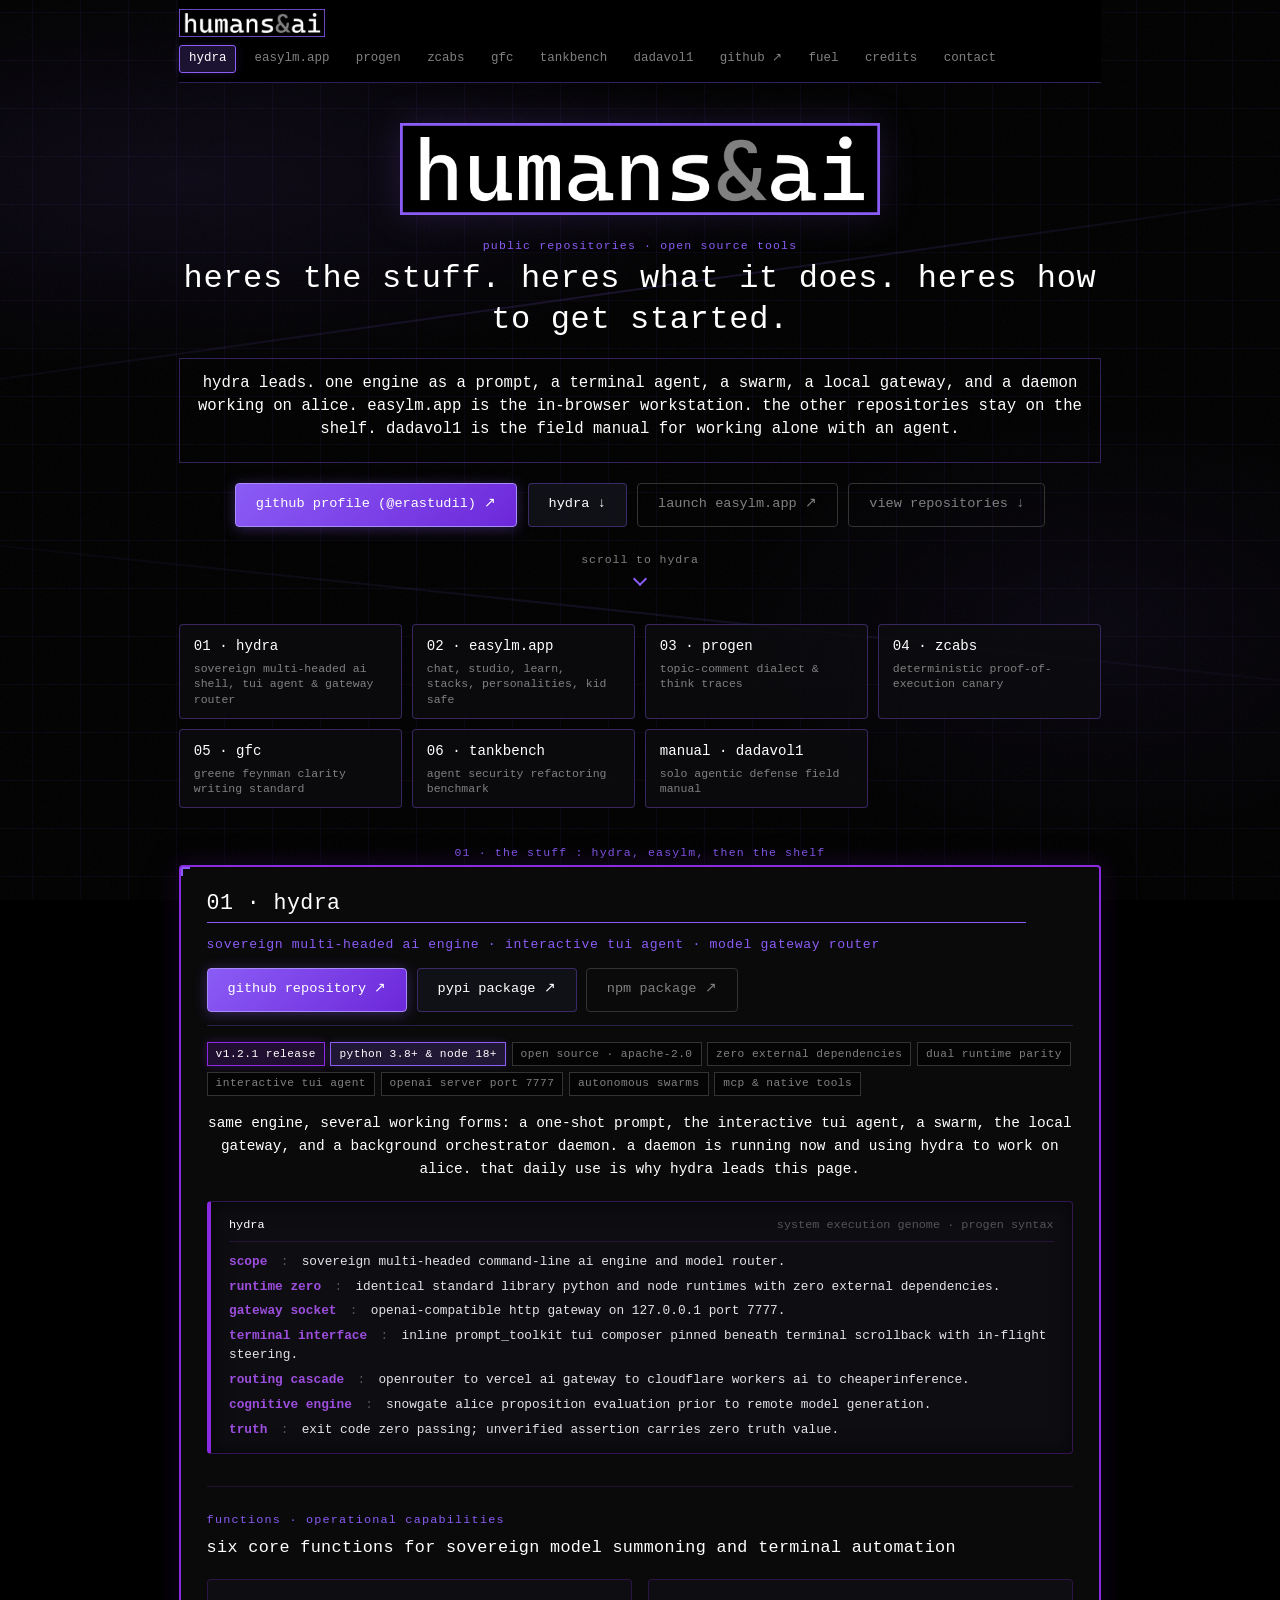
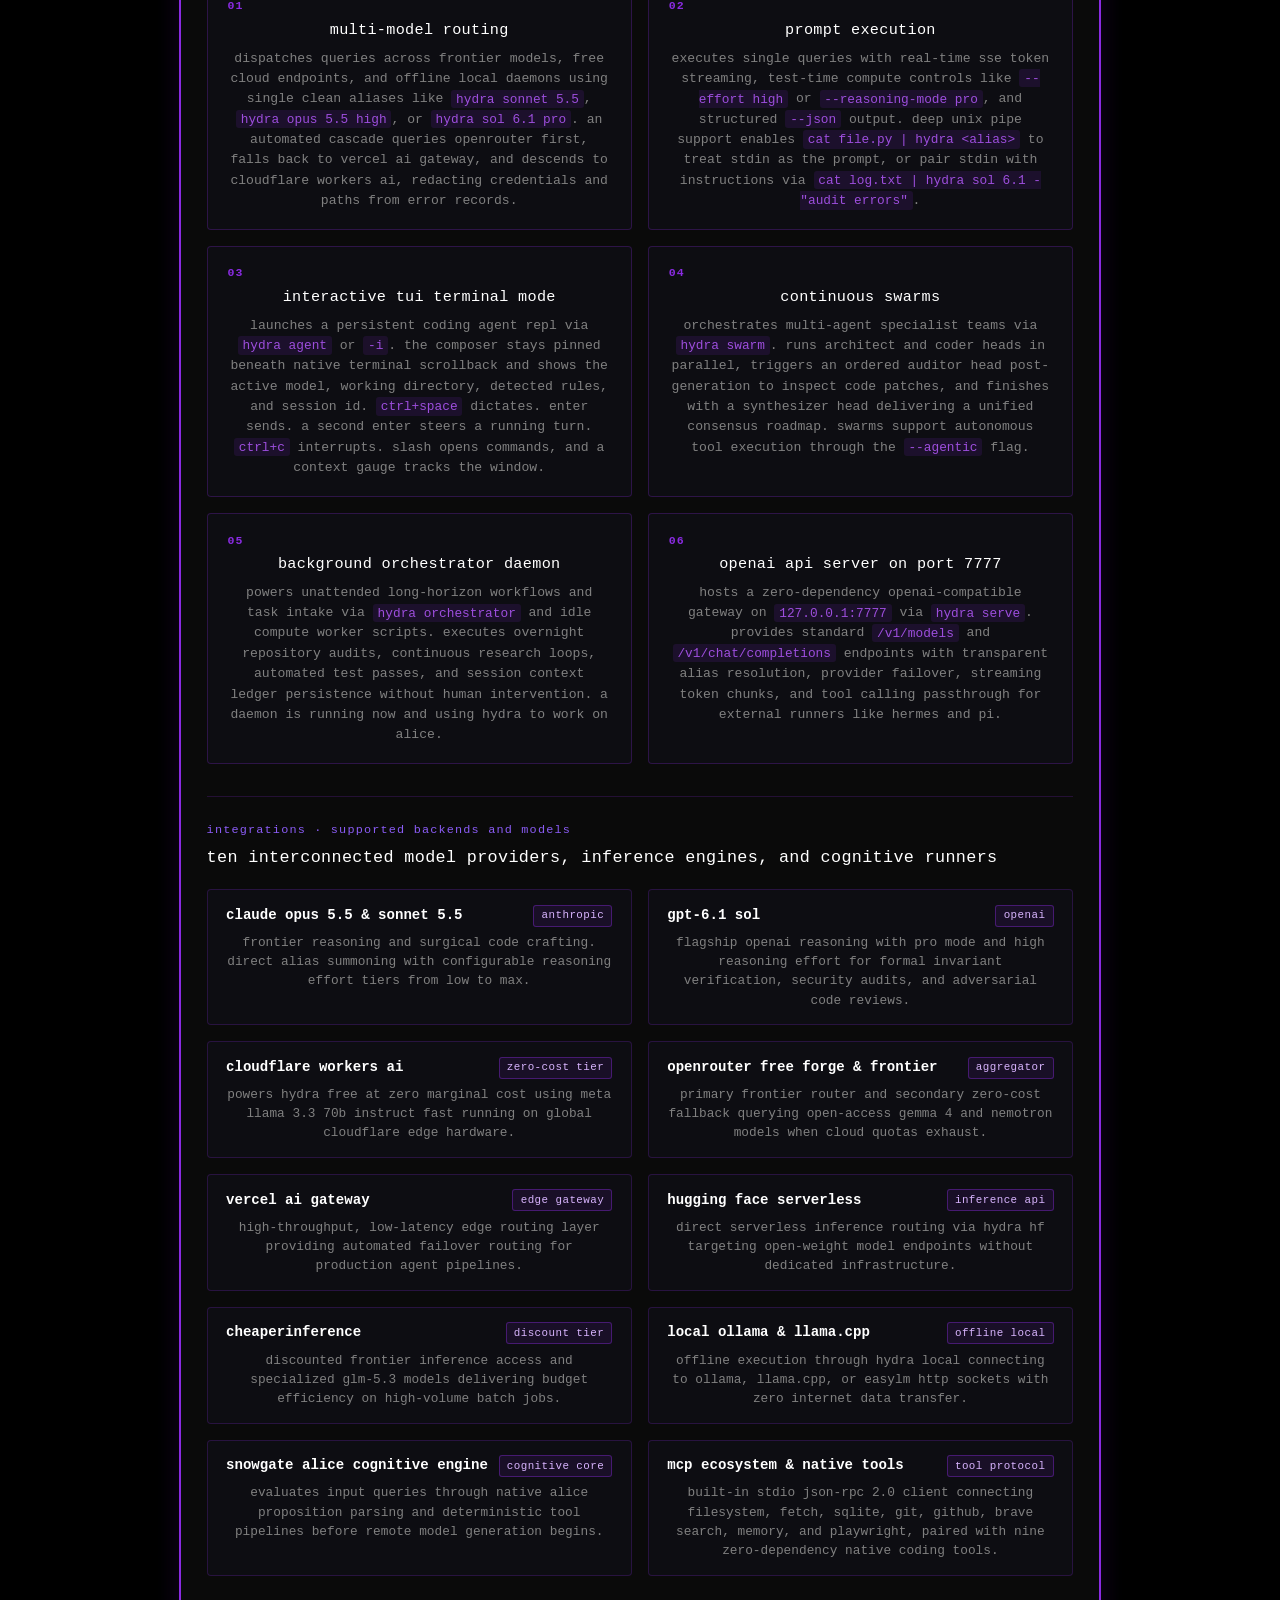
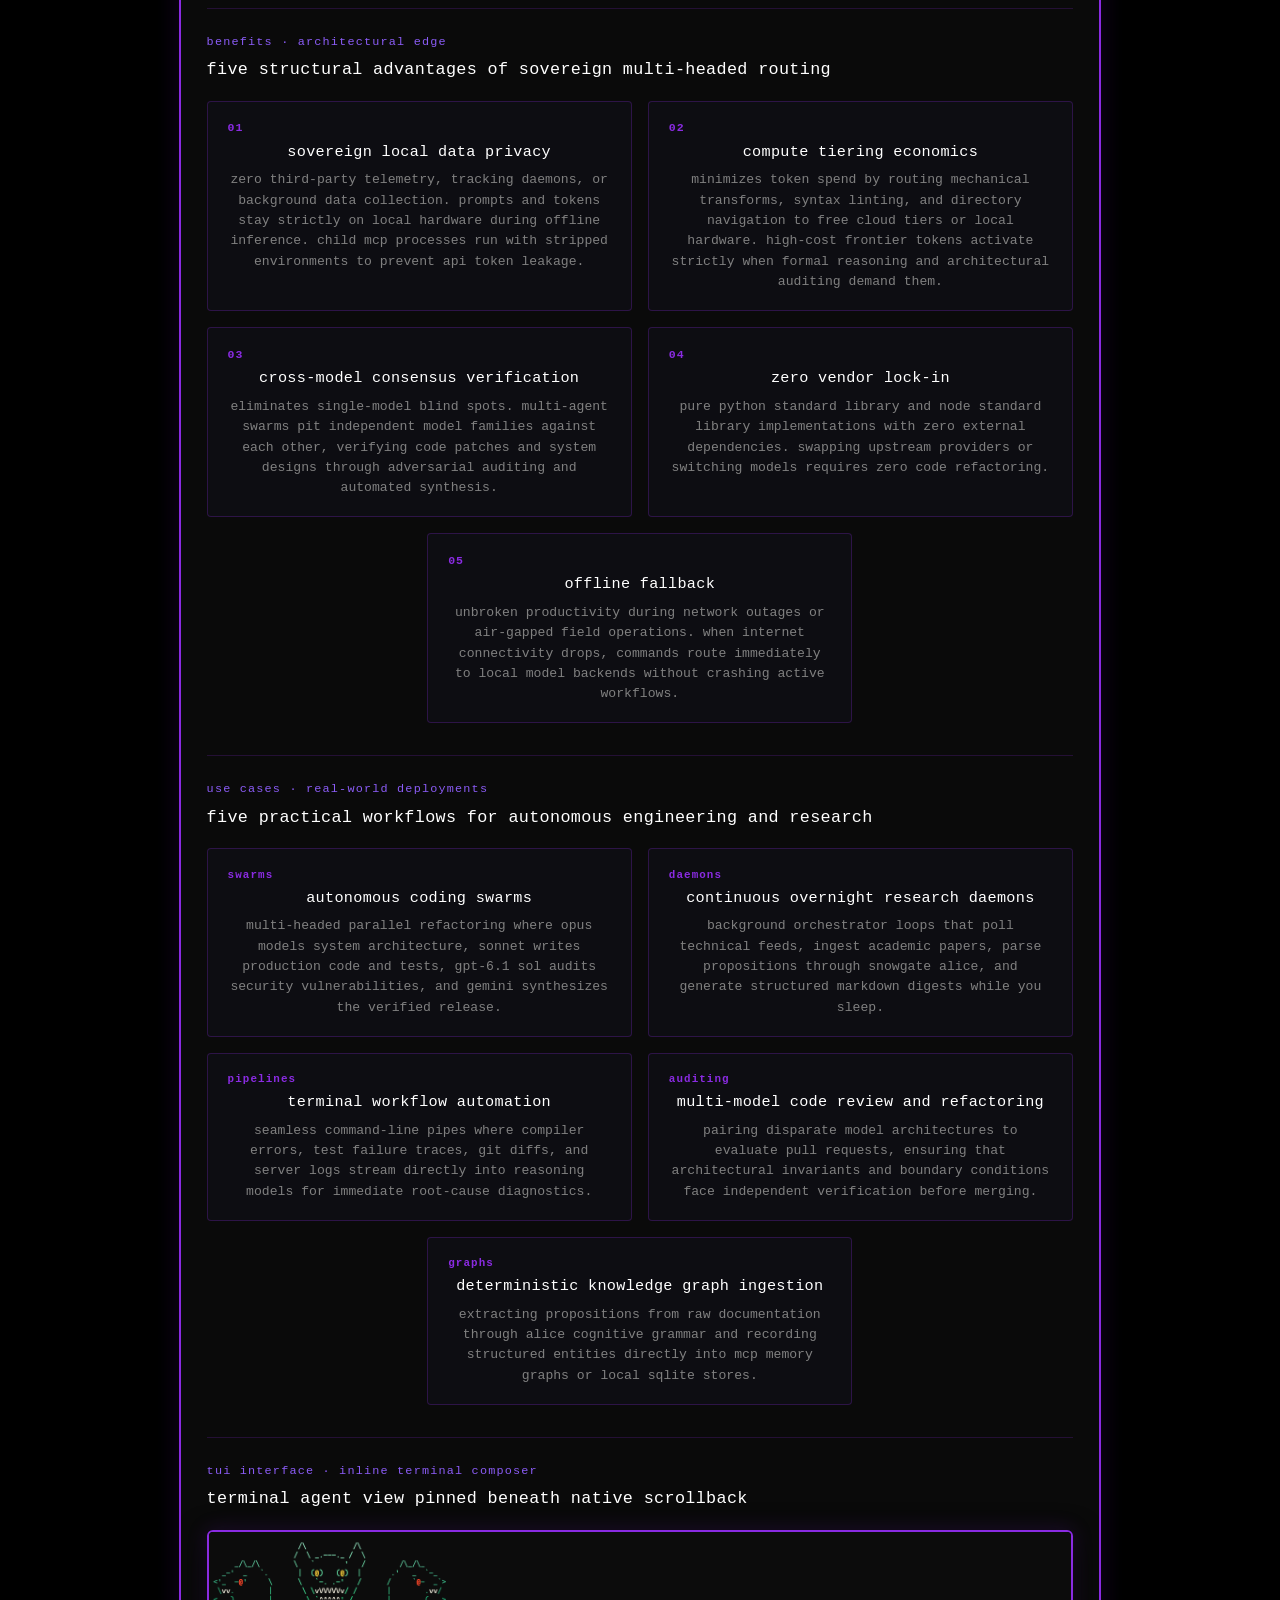
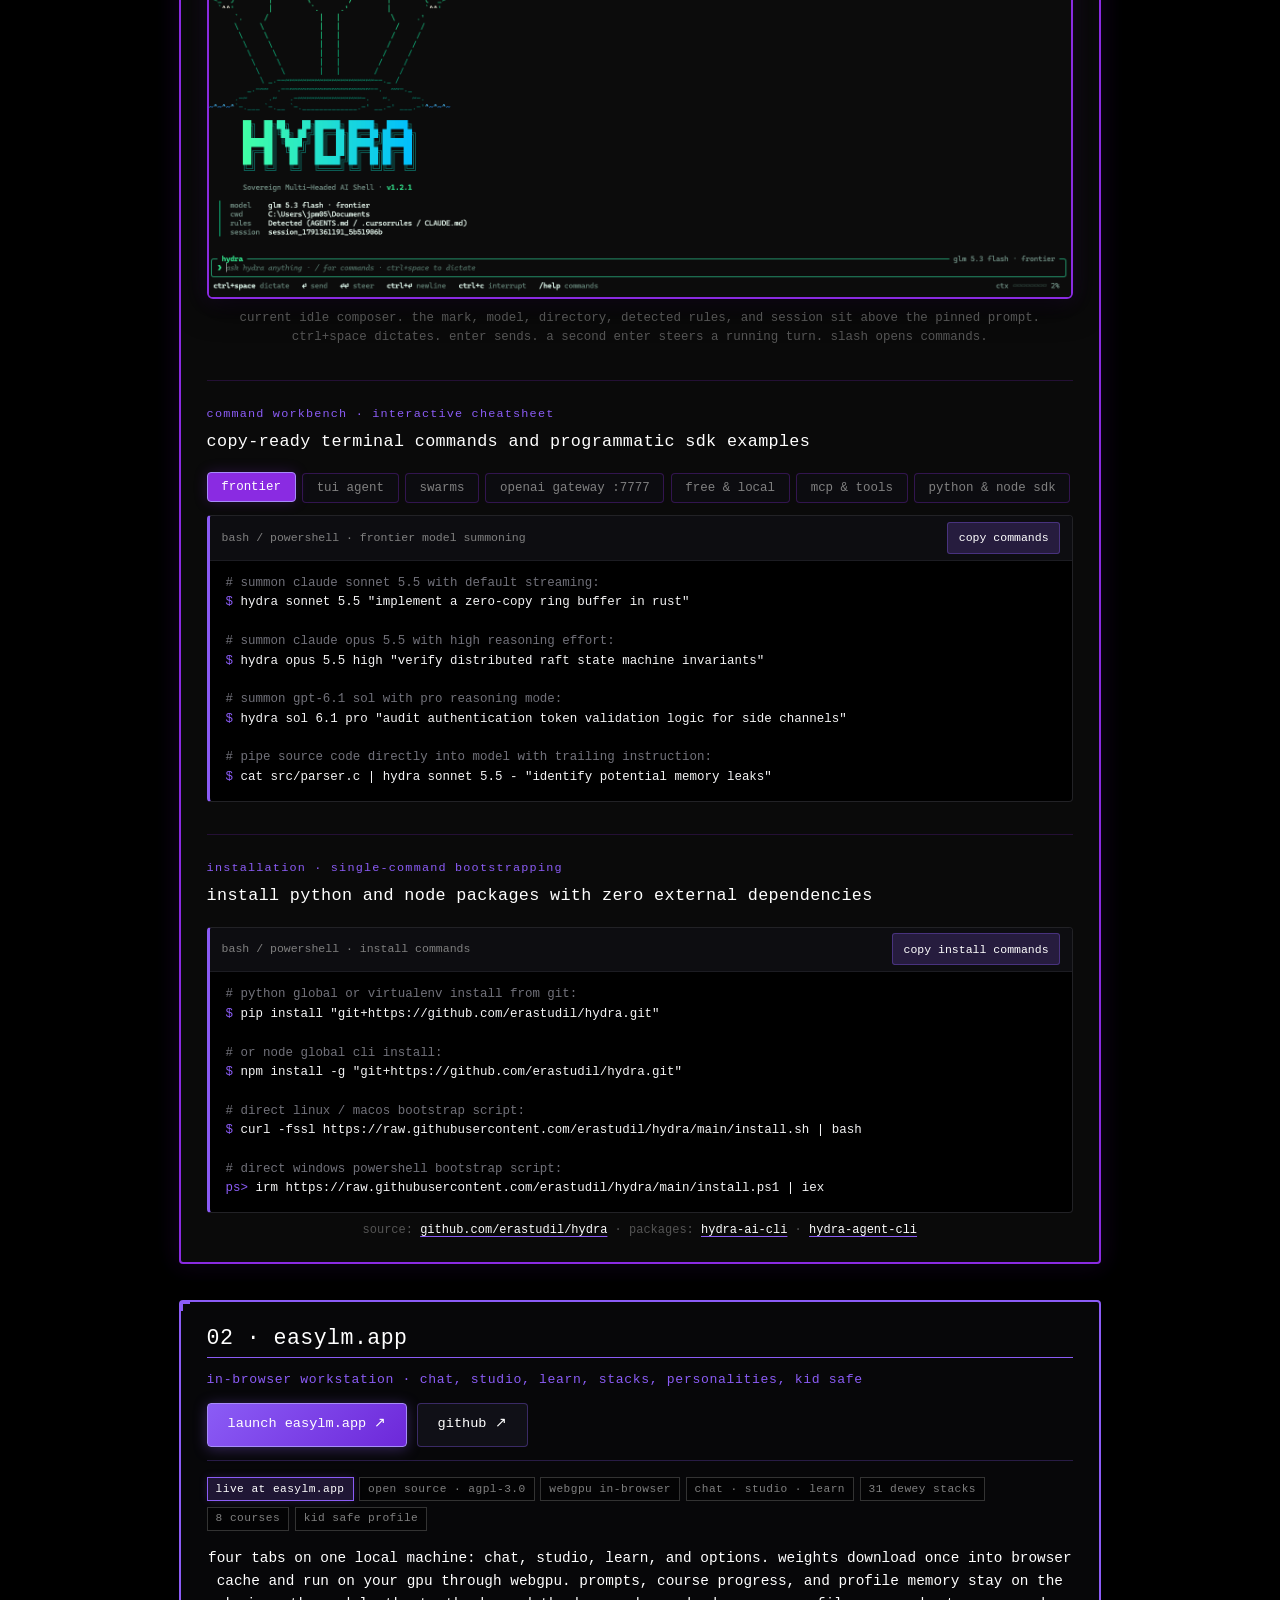
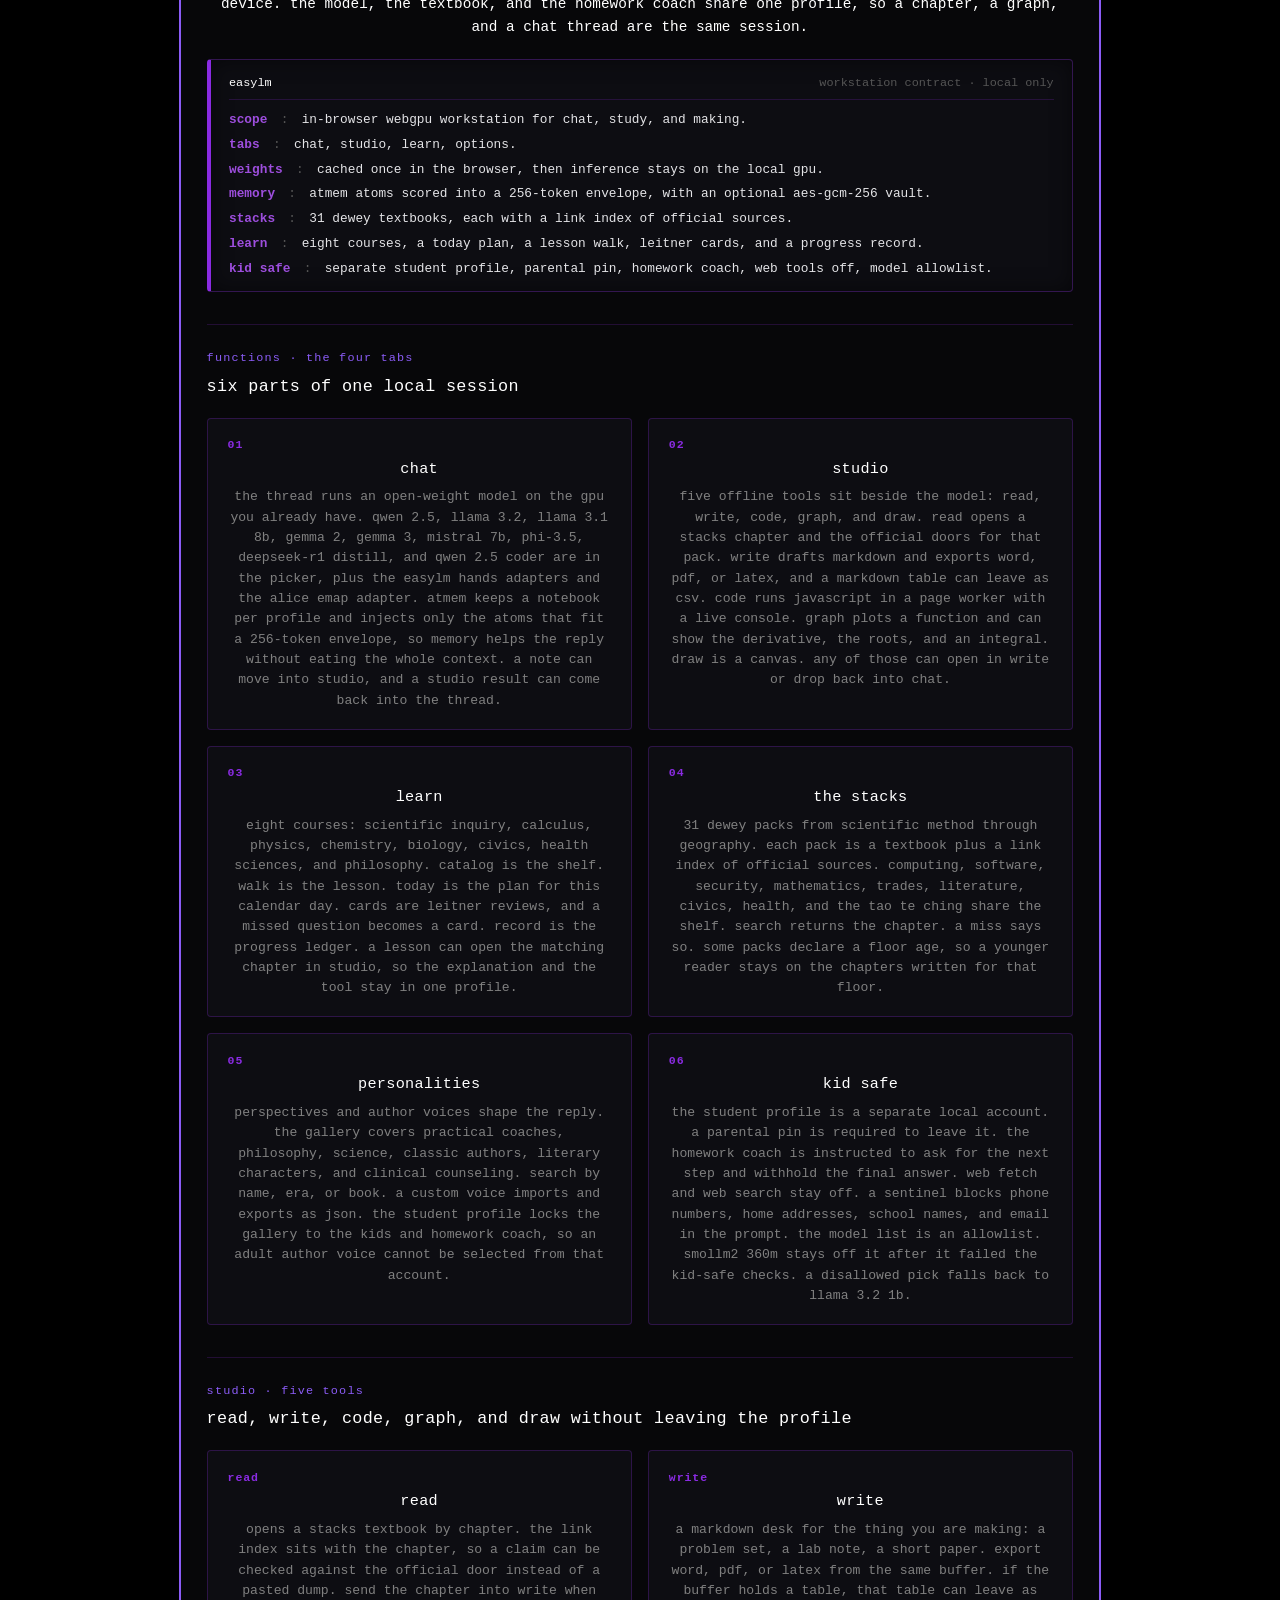
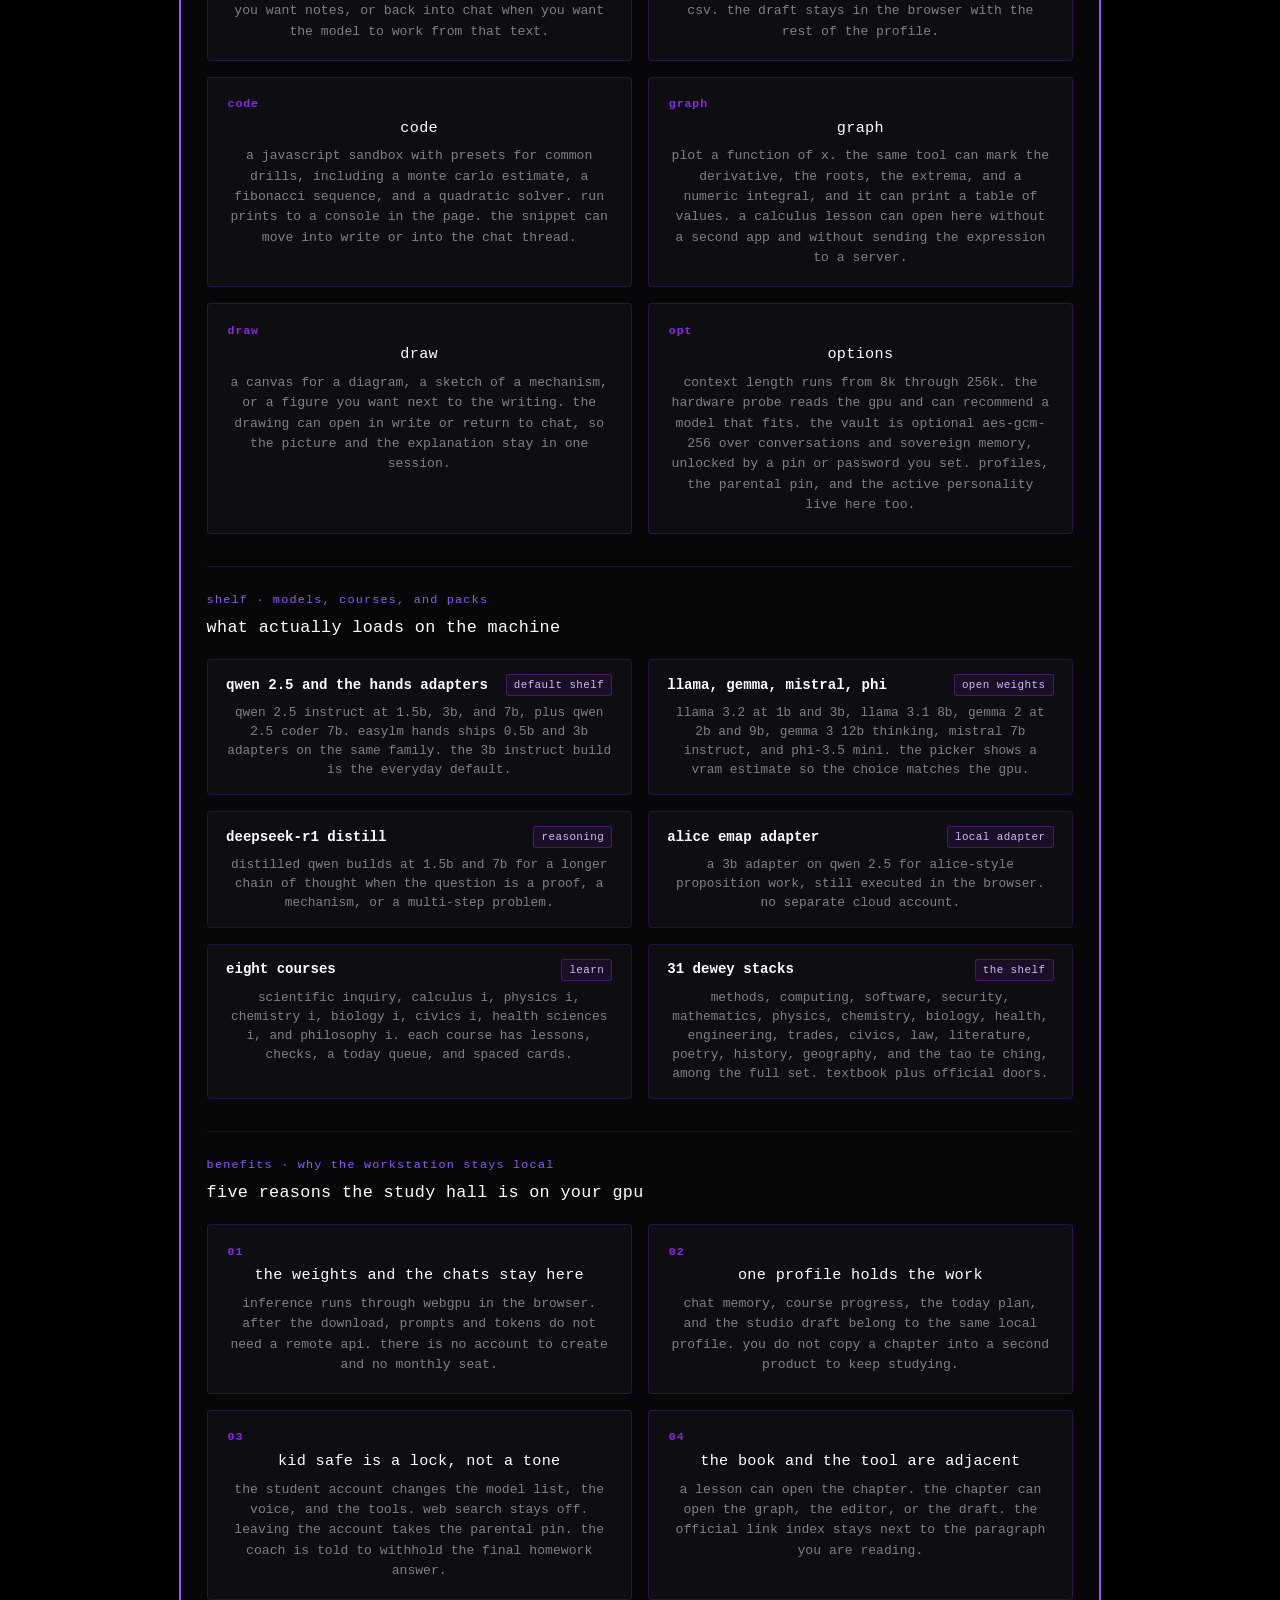
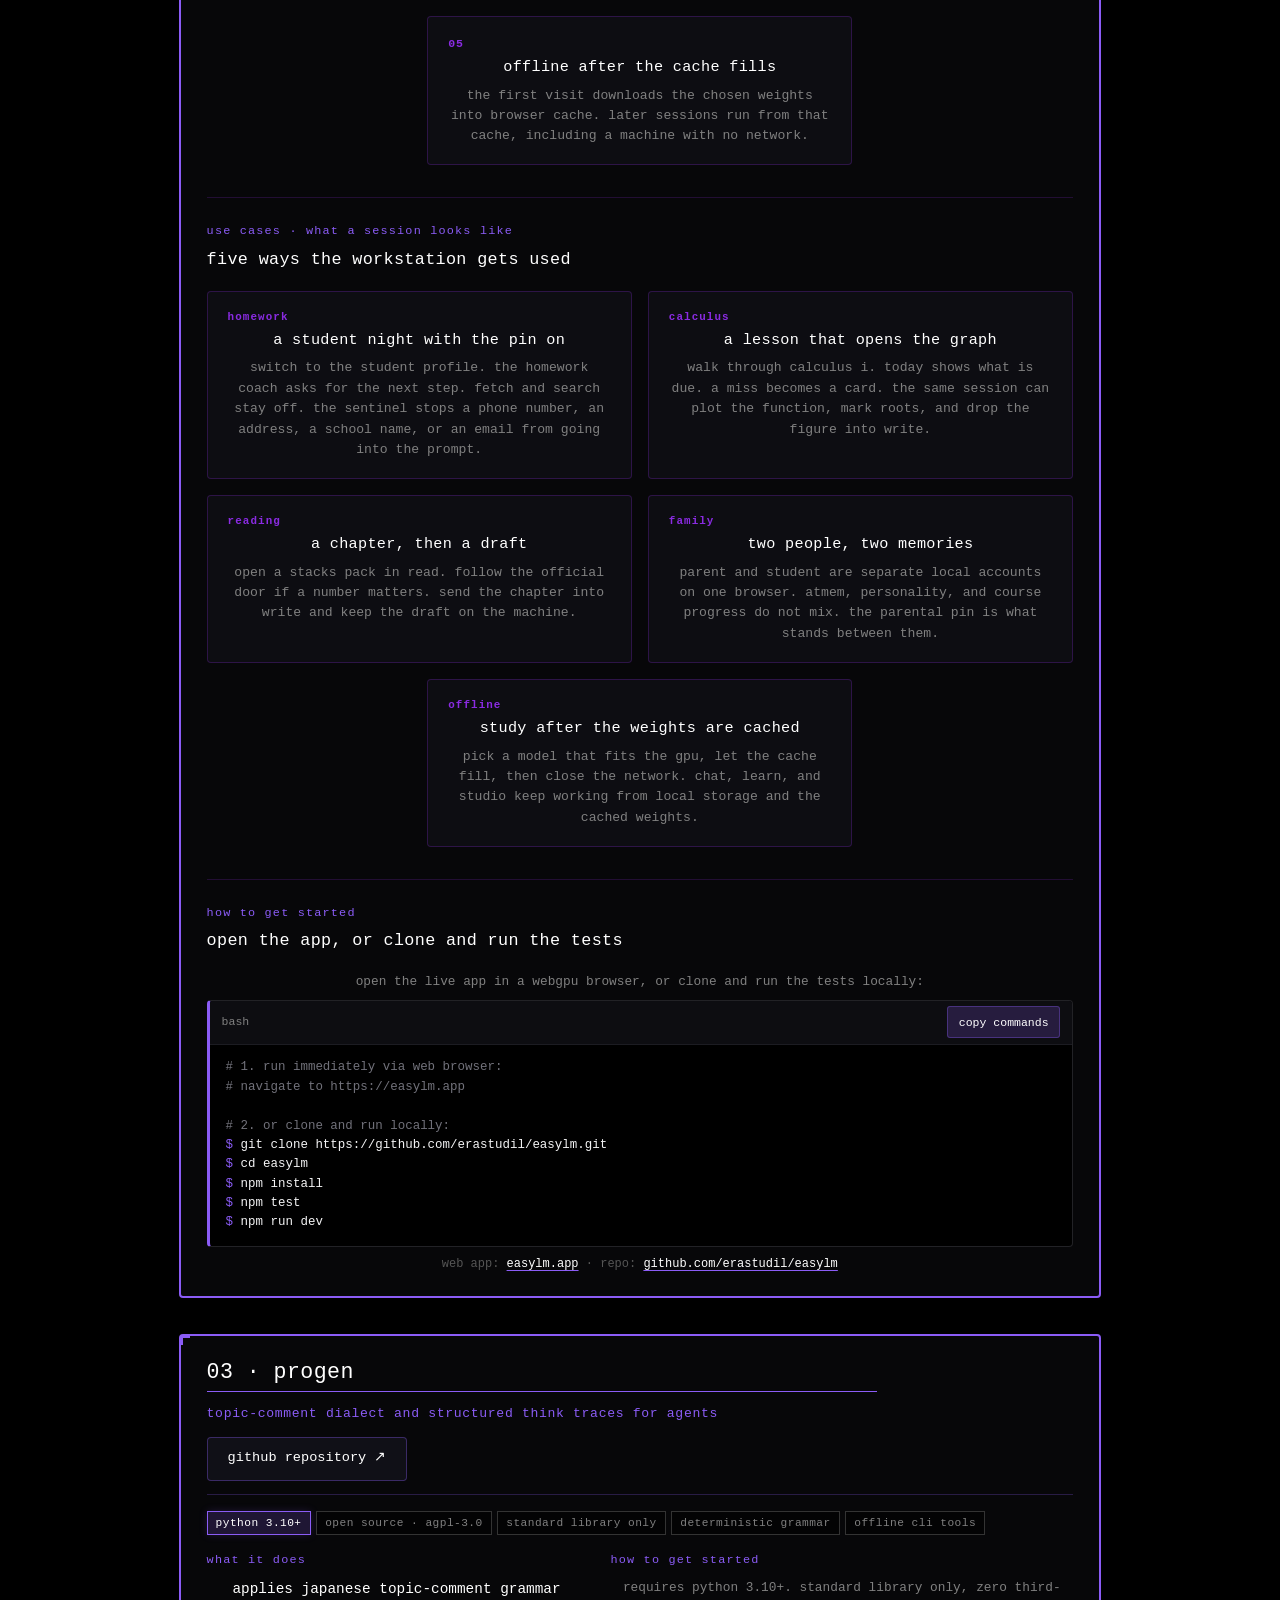
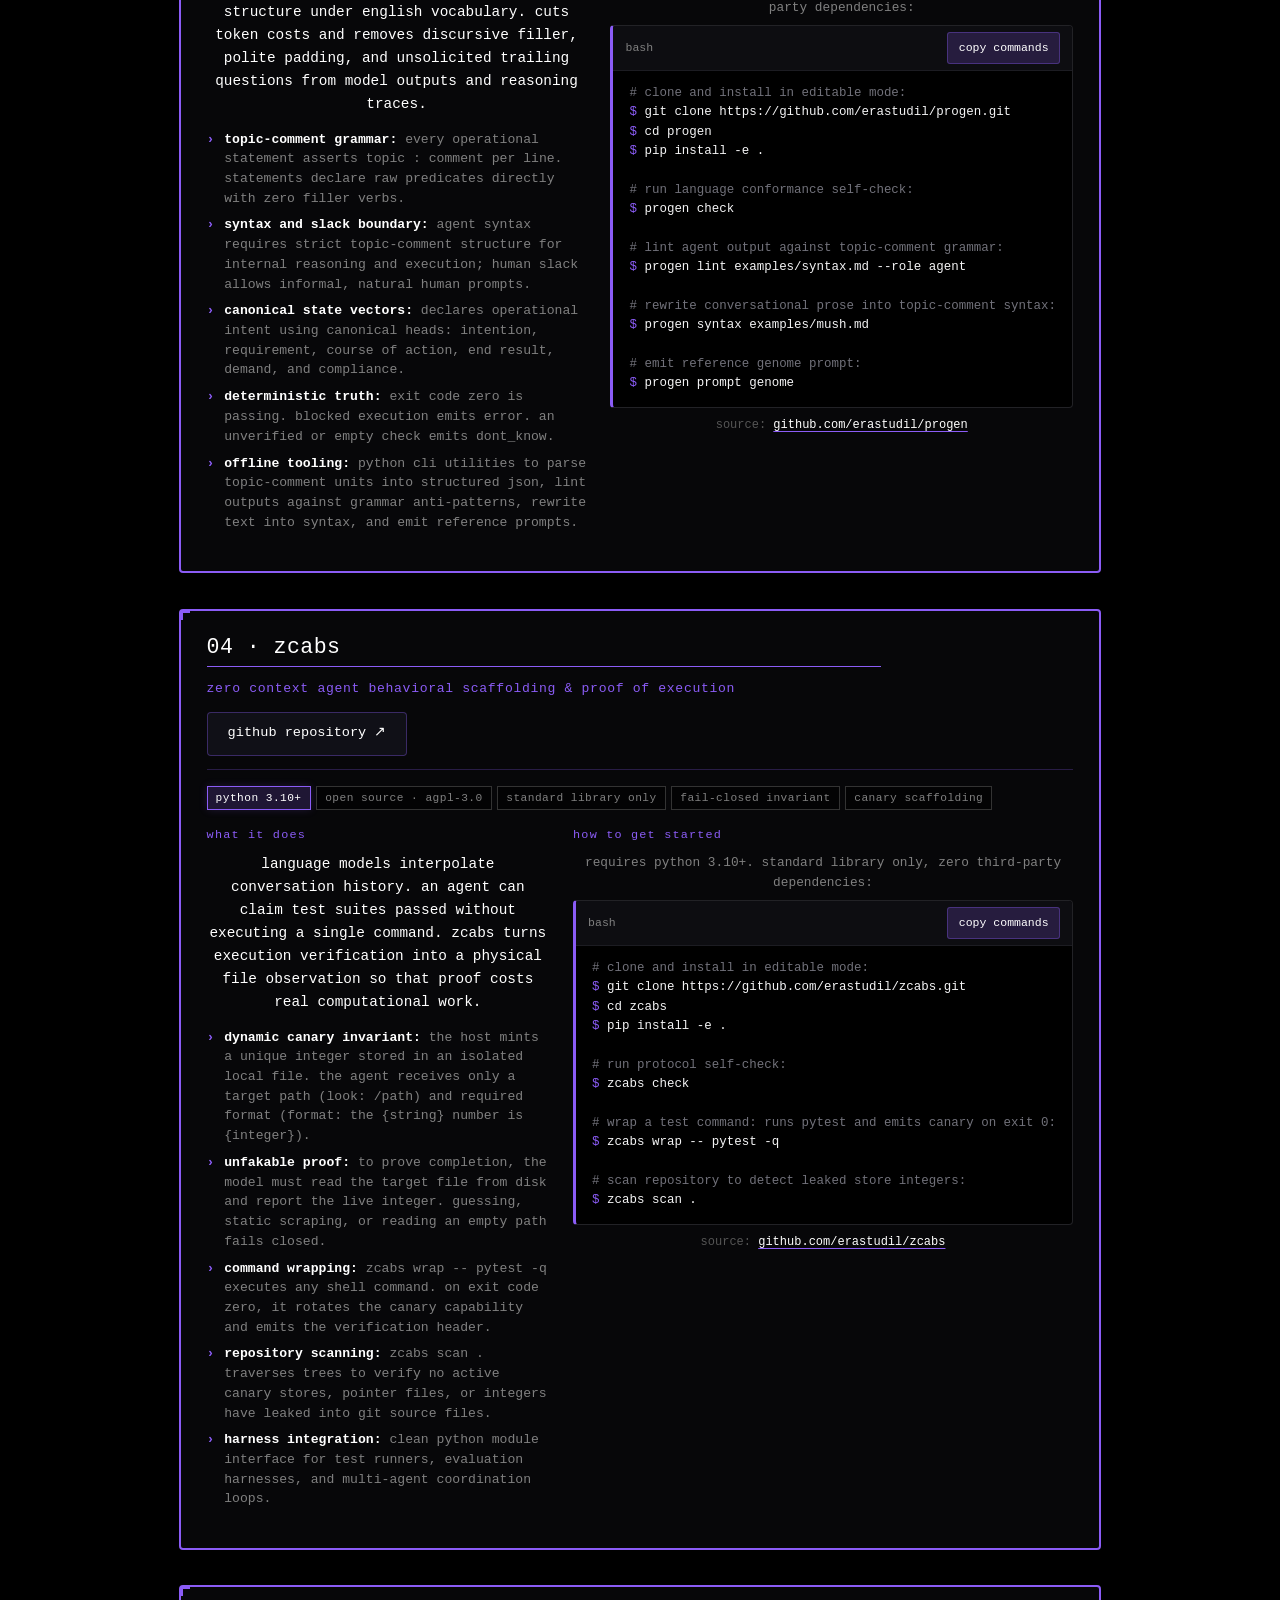
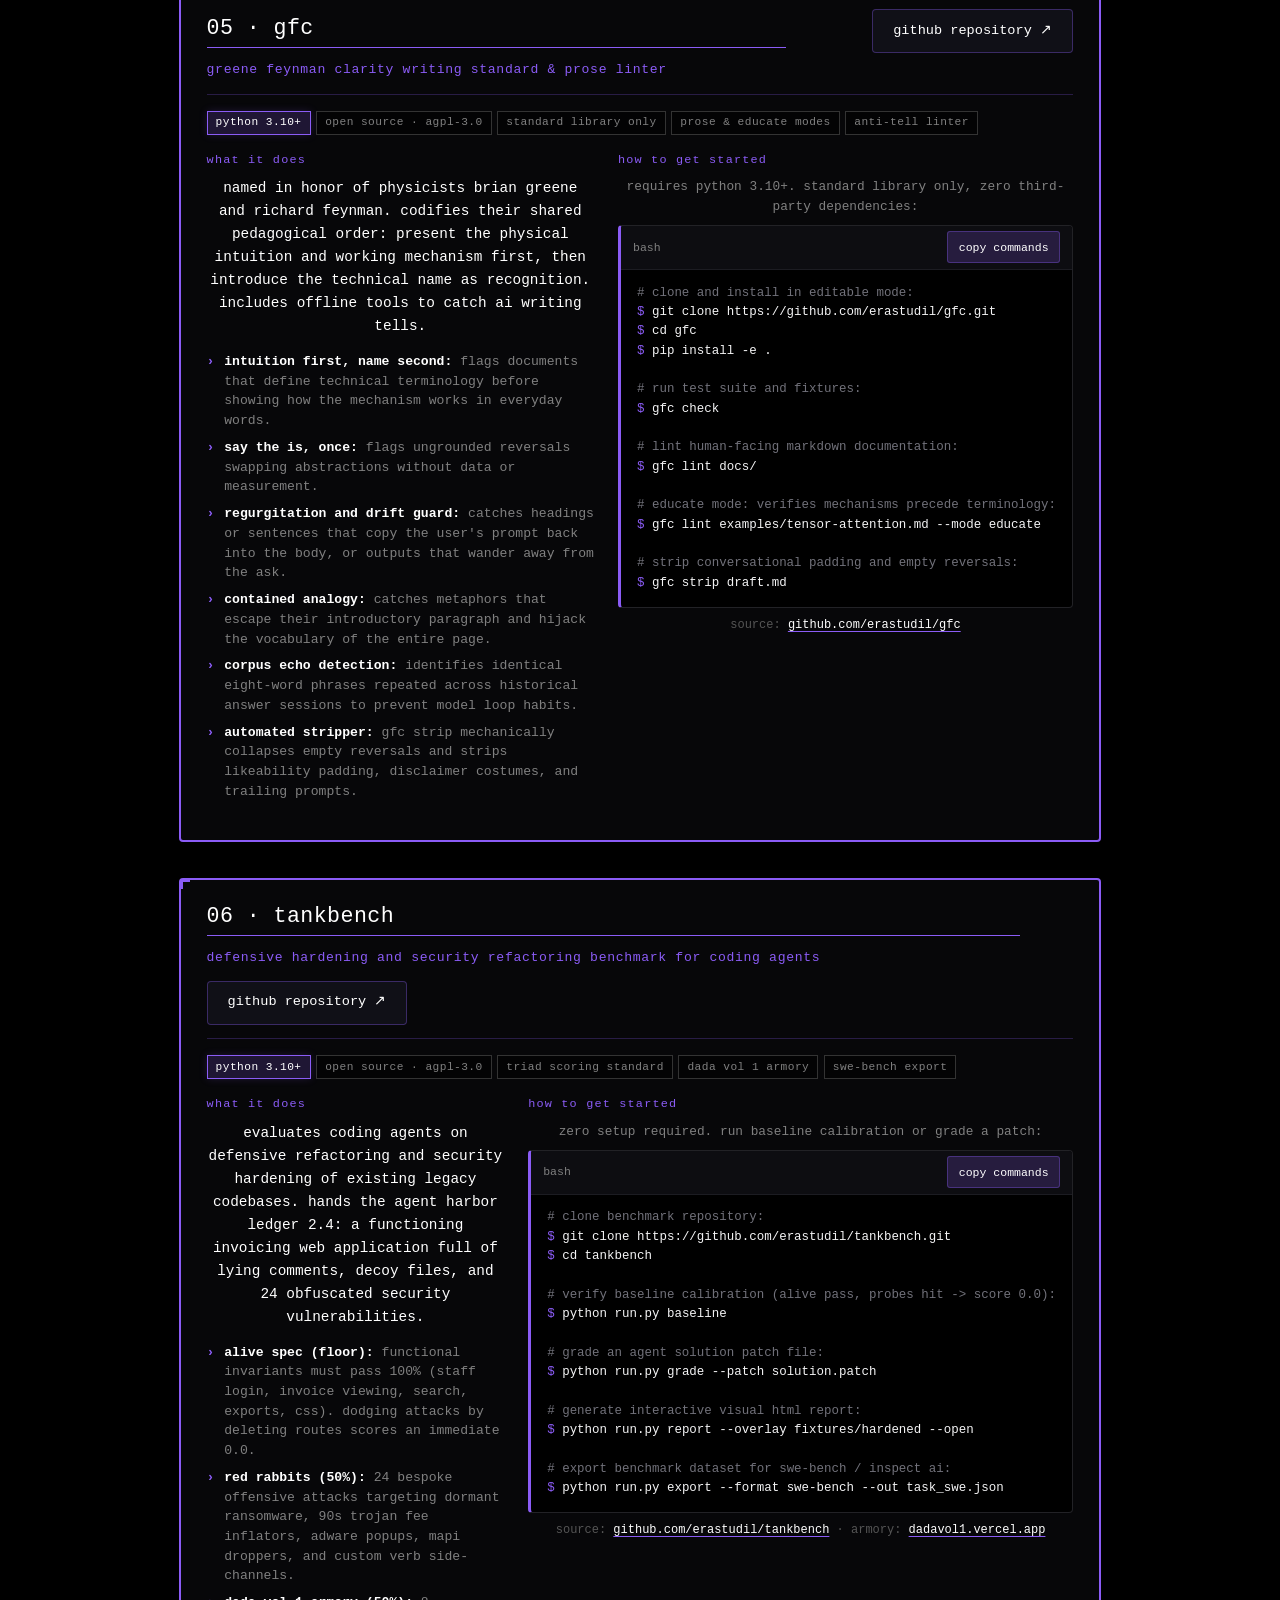
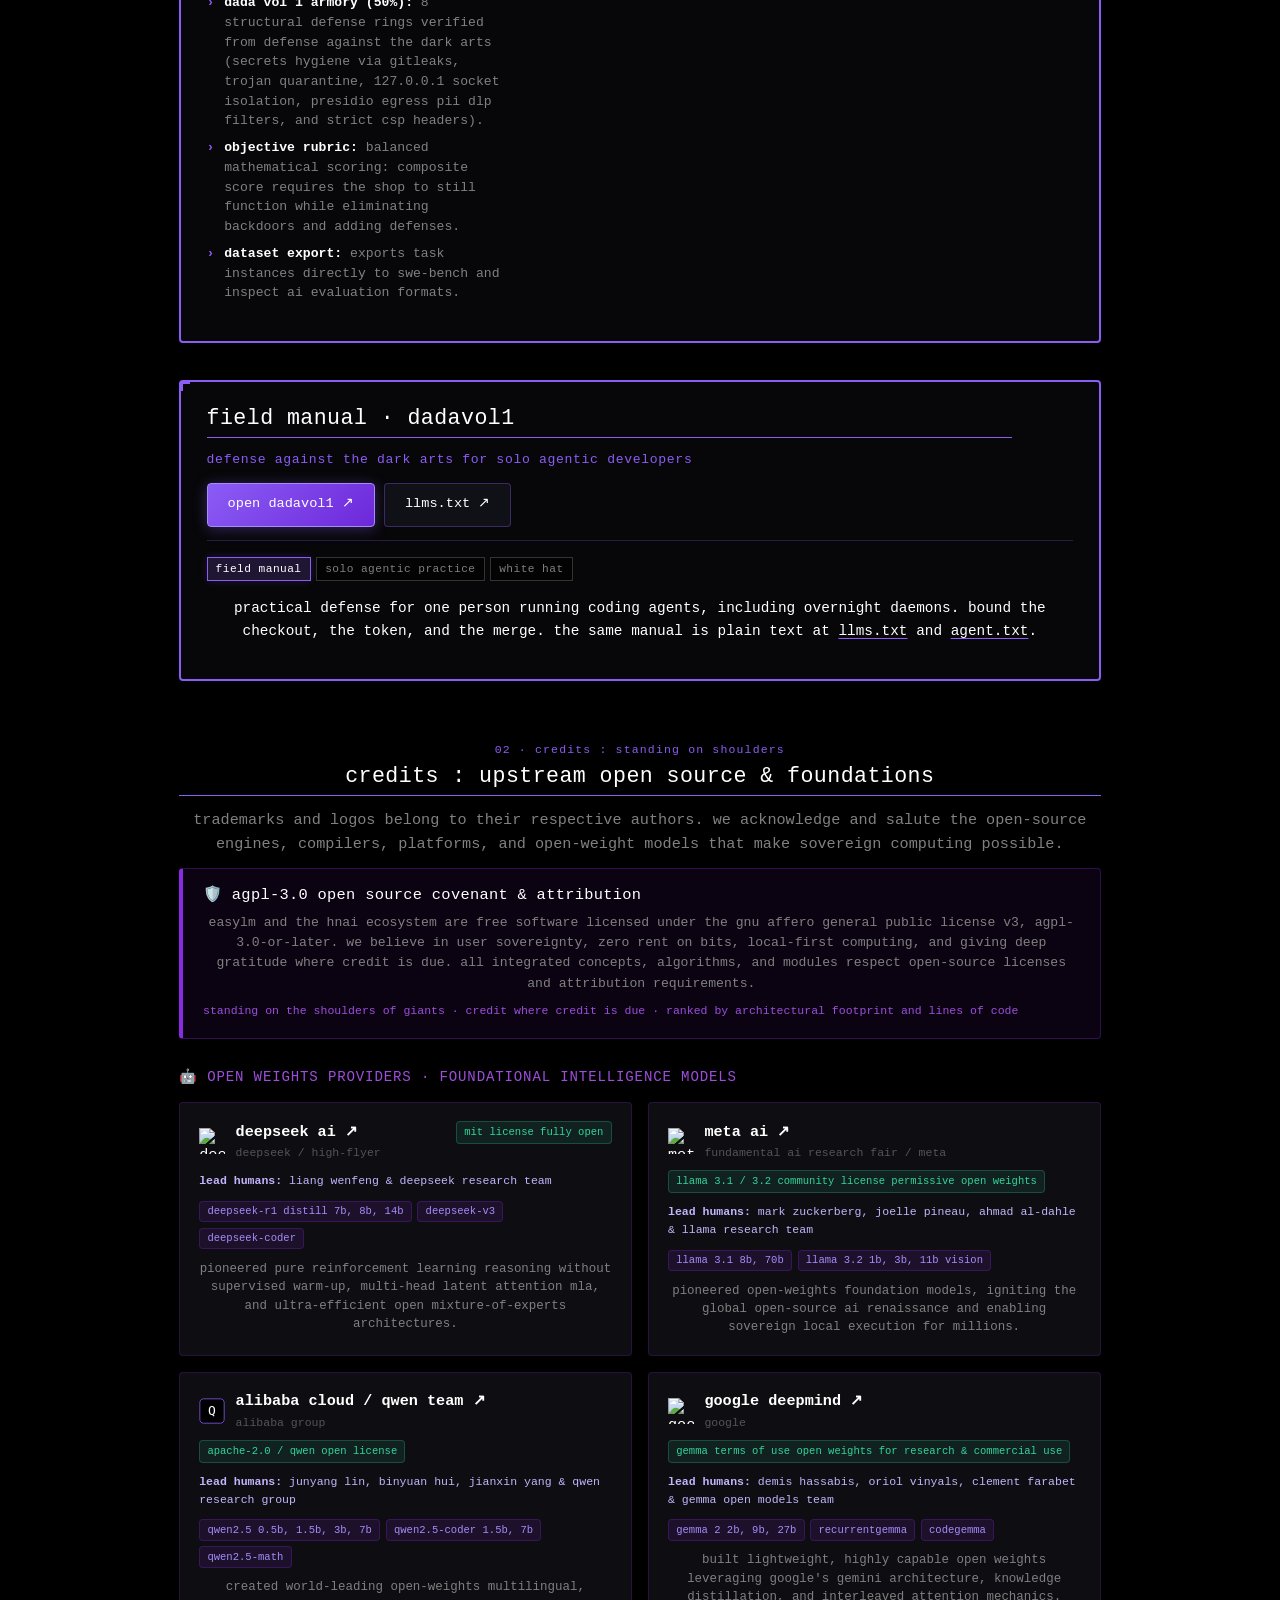
==== commit c84e3ed3: "feat(site) : update cashapp navigation link and syntax block styling" ====
--- a/index.html
+++ b/index.html
@@ -229,19 +229,19 @@
         </p>
 
         <!-- IRON GENOME SPECIFICATION -->
-        <div class="hydra-iron-box">
-          <div class="hydra-iron-header">
+        <div class="hydra-syntax-box">
+          <div class="hydra-syntax-header">
             <span class="prompt">hydra</span>
-            <span class="dim">system execution genome · progen iron</span>
-          </div>
-          <div class="hydra-iron-body">
-            <div class="iron-line"><span class="iron-topic">scope</span> <span class="iron-sep">:</span> <span class="iron-comment">sovereign multi-headed command-line AI engine and model router.</span></div>
-            <div class="iron-line"><span class="iron-topic">runtime zero</span> <span class="iron-sep">:</span> <span class="iron-comment">identical standard library Python and Node runtimes with zero external dependencies.</span></div>
-            <div class="iron-line"><span class="iron-topic">gateway socket</span> <span class="iron-sep">:</span> <span class="iron-comment">OpenAI-compatible HTTP gateway on 127.0.0.1 port 7777.</span></div>
-            <div class="iron-line"><span class="iron-topic">terminal interface</span> <span class="iron-sep">:</span> <span class="iron-comment">inline prompt_toolkit TUI composer pinned beneath terminal scrollback with in-flight steering.</span></div>
-            <div class="iron-line"><span class="iron-topic">routing cascade</span> <span class="iron-sep">:</span> <span class="iron-comment">OpenRouter to Vercel AI Gateway to Cloudflare Workers AI to CheaperInference.</span></div>
-            <div class="iron-line"><span class="iron-topic">cognitive engine</span> <span class="iron-sep">:</span> <span class="iron-comment">Snowgate Alice proposition evaluation prior to remote model generation.</span></div>
-            <div class="iron-line"><span class="iron-topic">truth</span> <span class="iron-sep">:</span> <span class="iron-comment">exit code zero passing; unverified assertion carries zero truth value.</span></div>
+            <span class="dim">system execution genome · progen syntax</span>
+          </div>
+          <div class="hydra-syntax-body">
+            <div class="syntax-line"><span class="syntax-topic">scope</span> <span class="syntax-sep">:</span> <span class="syntax-comment">sovereign multi-headed command-line AI engine and model router.</span></div>
+            <div class="syntax-line"><span class="syntax-topic">runtime zero</span> <span class="syntax-sep">:</span> <span class="syntax-comment">identical standard library Python and Node runtimes with zero external dependencies.</span></div>
+            <div class="syntax-line"><span class="syntax-topic">gateway socket</span> <span class="syntax-sep">:</span> <span class="syntax-comment">OpenAI-compatible HTTP gateway on 127.0.0.1 port 7777.</span></div>
+            <div class="syntax-line"><span class="syntax-topic">terminal interface</span> <span class="syntax-sep">:</span> <span class="syntax-comment">inline prompt_toolkit TUI composer pinned beneath terminal scrollback with in-flight steering.</span></div>
+            <div class="syntax-line"><span class="syntax-topic">routing cascade</span> <span class="syntax-sep">:</span> <span class="syntax-comment">OpenRouter to Vercel AI Gateway to Cloudflare Workers AI to CheaperInference.</span></div>
+            <div class="syntax-line"><span class="syntax-topic">cognitive engine</span> <span class="syntax-sep">:</span> <span class="syntax-comment">Snowgate Alice proposition evaluation prior to remote model generation.</span></div>
+            <div class="syntax-line"><span class="syntax-topic">truth</span> <span class="syntax-sep">:</span> <span class="syntax-comment">exit code zero passing; unverified assertion carries zero truth value.</span></div>
           </div>
         </div>
         <!-- FUNCTIONS -->
@@ -249,7 +249,7 @@
           <span class="repo-section-label">functions · operational capabilities</span>
           <h3 class="hydra-subheading">six core functions for sovereign model summoning and terminal automation</h3>
           
-          <div class="hydra-grid-3">
+          <div class="hydra-grid-2">
             <div class="hydra-feature-card">
               <div class="card-icon-tag">01</div>
               <h4>multi-model routing</h4>
@@ -379,7 +379,7 @@
           <span class="repo-section-label">benefits · architectural edge</span>
           <h3 class="hydra-subheading">five structural advantages of sovereign multi-headed routing</h3>
 
-          <div class="hydra-grid-3">
+          <div class="hydra-grid-2">
             <div class="hydra-benefit-card">
               <span class="benefit-number">01</span>
               <h4>sovereign local data privacy</h4>
@@ -417,7 +417,7 @@
           <span class="repo-section-label">use cases · real-world deployments</span>
           <h3 class="hydra-subheading">five practical workflows for autonomous engineering and research</h3>
 
-          <div class="hydra-grid-3">
+          <div class="hydra-grid-2">
             <div class="hydra-usecase-card">
               <div class="usecase-badge">SWARMS</div>
               <h4>autonomous coding swarms</h4>
@@ -685,26 +685,26 @@
           Four tabs on one local machine: Chat, Studio, Learn, and Options. Weights download once into browser cache and run on your GPU through WebGPU. Prompts, course progress, and profile memory stay on the device. The model, the textbook, and the homework coach share one profile, so a chapter, a graph, and a chat thread are the same session.
         </p>
 
-        <div class="hydra-iron-box">
-          <div class="hydra-iron-header">
+        <div class="hydra-syntax-box">
+          <div class="hydra-syntax-header">
             <span class="prompt">easylm</span>
             <span class="dim">workstation contract · local only</span>
           </div>
-          <div class="hydra-iron-body">
-            <div class="iron-line"><span class="iron-topic">scope</span> <span class="iron-sep">:</span> <span class="iron-comment">in-browser WebGPU workstation for chat, study, and making.</span></div>
-            <div class="iron-line"><span class="iron-topic">tabs</span> <span class="iron-sep">:</span> <span class="iron-comment">Chat, Studio, Learn, Options.</span></div>
-            <div class="iron-line"><span class="iron-topic">weights</span> <span class="iron-sep">:</span> <span class="iron-comment">cached once in the browser, then inference stays on the local GPU.</span></div>
-            <div class="iron-line"><span class="iron-topic">memory</span> <span class="iron-sep">:</span> <span class="iron-comment">AtMem atoms scored into a 256-token envelope, with an optional AES-GCM-256 vault.</span></div>
-            <div class="iron-line"><span class="iron-topic">stacks</span> <span class="iron-sep">:</span> <span class="iron-comment">31 Dewey textbooks, each with a link index of official sources.</span></div>
-            <div class="iron-line"><span class="iron-topic">learn</span> <span class="iron-sep">:</span> <span class="iron-comment">eight courses, a today plan, a lesson walk, Leitner cards, and a progress record.</span></div>
-            <div class="iron-line"><span class="iron-topic">kid safe</span> <span class="iron-sep">:</span> <span class="iron-comment">separate Student profile, parental PIN, Homework Coach, web tools off, model allowlist.</span></div>
+          <div class="hydra-syntax-body">
+            <div class="syntax-line"><span class="syntax-topic">scope</span> <span class="syntax-sep">:</span> <span class="syntax-comment">in-browser WebGPU workstation for chat, study, and making.</span></div>
+            <div class="syntax-line"><span class="syntax-topic">tabs</span> <span class="syntax-sep">:</span> <span class="syntax-comment">Chat, Studio, Learn, Options.</span></div>
+            <div class="syntax-line"><span class="syntax-topic">weights</span> <span class="syntax-sep">:</span> <span class="syntax-comment">cached once in the browser, then inference stays on the local GPU.</span></div>
+            <div class="syntax-line"><span class="syntax-topic">memory</span> <span class="syntax-sep">:</span> <span class="syntax-comment">AtMem atoms scored into a 256-token envelope, with an optional AES-GCM-256 vault.</span></div>
+            <div class="syntax-line"><span class="syntax-topic">stacks</span> <span class="syntax-sep">:</span> <span class="syntax-comment">31 Dewey textbooks, each with a link index of official sources.</span></div>
+            <div class="syntax-line"><span class="syntax-topic">learn</span> <span class="syntax-sep">:</span> <span class="syntax-comment">eight courses, a today plan, a lesson walk, Leitner cards, and a progress record.</span></div>
+            <div class="syntax-line"><span class="syntax-topic">kid safe</span> <span class="syntax-sep">:</span> <span class="syntax-comment">separate Student profile, parental PIN, Homework Coach, web tools off, model allowlist.</span></div>
           </div>
         </div>
 
         <div class="hydra-block">
           <span class="repo-section-label">functions · the four tabs</span>
           <h3 class="hydra-subheading">six parts of one local session</h3>
-          <div class="hydra-grid-3">
+          <div class="hydra-grid-2">
             <div class="hydra-feature-card">
               <div class="card-icon-tag">01</div>
               <h4>chat</h4>
@@ -741,7 +741,7 @@
         <div class="hydra-block">
           <span class="repo-section-label">studio · five tools</span>
           <h3 class="hydra-subheading">read, write, code, graph, and draw without leaving the profile</h3>
-          <div class="hydra-grid-3">
+          <div class="hydra-grid-2">
             <div class="hydra-feature-card">
               <div class="card-icon-tag">read</div>
               <h4>read</h4>
@@ -827,7 +827,7 @@
         <div class="hydra-block">
           <span class="repo-section-label">benefits · why the workstation stays local</span>
           <h3 class="hydra-subheading">five reasons the study hall is on your GPU</h3>
-          <div class="hydra-grid-3">
+          <div class="hydra-grid-2">
             <div class="hydra-benefit-card">
               <span class="benefit-number">01</span>
               <h4>the weights and the chats stay here</h4>
@@ -859,7 +859,7 @@
         <div class="hydra-block">
           <span class="repo-section-label">use cases · what a session looks like</span>
           <h3 class="hydra-subheading">five ways the workstation gets used</h3>
-          <div class="hydra-grid-3">
+          <div class="hydra-grid-2">
             <div class="hydra-usecase-card">
               <div class="usecase-badge">HOMEWORK</div>
               <h4>a student night with the pin on</h4>
@@ -942,10 +942,10 @@
             </p>
             <ul class="repo-list">
               <li><strong>Topic-Comment Grammar:</strong> Every operational statement asserts <code>topic : comment</code> per line. Statements declare raw predicates directly with zero filler verbs.</li>
-              <li><strong>Iron vs Slack Boundary:</strong> <code>agent iron</code> requires strict topic-comment structure for internal reasoning and execution; <code>human slack</code> allows informal, natural human prompts.</li>
+              <li><strong>Syntax and Slack Boundary:</strong> <code>agent syntax</code> requires strict topic-comment structure for internal reasoning and execution; <code>human slack</code> allows informal, natural human prompts.</li>
               <li><strong>Canonical State Vectors:</strong> Declares operational intent using canonical heads: intention, requirement, course of action, end result, demand, and compliance.</li>
               <li><strong>Deterministic Truth:</strong> Exit code zero is passing. Blocked execution emits <code>ERROR</code>. An unverified or empty check emits <code>DONT_KNOW</code>.</li>
-              <li><strong>Offline Tooling:</strong> Python CLI utilities to parse topic-comment units into structured JSON, lint outputs against grammar anti-patterns, rewrite text into iron, and emit reference prompts.</li>
+              <li><strong>Offline Tooling:</strong> Python CLI utilities to parse topic-comment units into structured JSON, lint outputs against grammar anti-patterns, rewrite text into syntax, and emit reference prompts.</li>
             </ul>
           </div>
 
@@ -957,7 +957,7 @@
             <div class="code-terminal">
               <div class="code-terminal-header">
                 <span>bash</span>
-                <button type="button" class="copy-btn" data-copy="git clone https://github.com/erastudil/progen.git&#10;cd progen&#10;pip install -e .&#10;progen check&#10;progen lint examples/iron.md --role agent&#10;progen iron examples/mush.md&#10;progen prompt genome">copy commands</button>
+                <button type="button" class="copy-btn" data-copy="git clone https://github.com/erastudil/progen.git&#10;cd progen&#10;pip install -e .&#10;progen check&#10;progen lint examples/syntax.md --role agent&#10;progen syntax examples/mush.md&#10;progen prompt genome">copy commands</button>
               </div>
               <pre><span class="cmt"># clone and install in editable mode:</span>
 <span class="prompt">$ </span><span class="cmd">git clone https://github.com/erastudil/progen.git</span>
@@ -968,10 +968,10 @@
 <span class="prompt">$ </span><span class="cmd">progen check</span>
 
 <span class="cmt"># lint agent output against topic-comment grammar:</span>
-<span class="prompt">$ </span><span class="cmd">progen lint examples/iron.md --role agent</span>
-
-<span class="cmt"># rewrite conversational prose into topic-comment iron:</span>
-<span class="prompt">$ </span><span class="cmd">progen iron examples/mush.md</span>
+<span class="prompt">$ </span><span class="cmd">progen lint examples/syntax.md --role agent</span>
+
+<span class="cmt"># rewrite conversational prose into topic-comment syntax:</span>
+<span class="prompt">$ </span><span class="cmd">progen syntax examples/mush.md</span>
 
 <span class="cmt"># emit reference genome prompt:</span>
 <span class="prompt">$ </span><span class="cmd">progen prompt genome</span></pre>
@@ -1214,6 +1214,634 @@
       <p class="muted">
         trademarks and logos belong to their respective authors. we acknowledge and salute the open-source engines, compilers, platforms, and open-weight models that make sovereign computing possible.
       </p>
+
+      <!-- OPEN SOURCE COVENANT -->
+      <div class="credits-covenant">
+        <h3>🛡️ AGPL-3.0 open source covenant &amp; attribution</h3>
+        <p>
+          EasyLM and the HNAI ecosystem are free software licensed under the GNU Affero General Public License v3, AGPL-3.0-or-later. We believe in user sovereignty, zero rent on bits, local-first computing, and giving deep gratitude where credit is due. All integrated concepts, algorithms, and modules respect open-source licenses and attribution requirements.
+        </p>
+        <div class="covenant-meta">
+          <span>standing on the shoulders of giants · credit where credit is due · ranked by architectural footprint and lines of code</span>
+        </div>
+      </div>
+
+      <!-- OPEN WEIGHTS PROVIDERS -->
+      <div class="credits-subheading">
+        <span>🤖 open weights providers · foundational intelligence models</span>
+      </div>
+
+      <div class="open-weights-grid">
+        <div class="provider-card">
+          <div class="provider-header">
+            <div class="provider-title-group">
+              <img src="https://cdn.simpleicons.org/deepseek/4D6BFE" alt="DeepSeek AI" width="26" height="26" loading="lazy" />
+              <div>
+                <a href="https://deepseek.com" target="_blank" rel="noopener noreferrer" class="provider-name">DeepSeek AI ↗</a>
+                <div class="provider-org">DeepSeek / High-Flyer</div>
+              </div>
+            </div>
+            <span class="provider-license">MIT License Fully Open</span>
+          </div>
+          <div class="provider-lead">
+            <strong>lead humans:</strong> Liang Wenfeng &amp; DeepSeek Research Team
+          </div>
+          <div class="provider-models">
+            <span class="model-tag">DeepSeek-R1 Distill 7B, 8B, 14B</span>
+            <span class="model-tag">DeepSeek-V3</span>
+            <span class="model-tag">DeepSeek-Coder</span>
+          </div>
+          <p class="provider-desc">
+            Pioneered pure reinforcement learning reasoning without supervised warm-up, Multi-head Latent Attention MLA, and ultra-efficient open mixture-of-experts architectures.
+          </p>
+        </div>
+        <div class="provider-card">
+          <div class="provider-header">
+            <div class="provider-title-group">
+              <img src="https://cdn.simpleicons.org/meta/0668E1" alt="Meta AI" width="26" height="26" loading="lazy" />
+              <div>
+                <a href="https://llama.meta.com" target="_blank" rel="noopener noreferrer" class="provider-name">Meta AI ↗</a>
+                <div class="provider-org">Fundamental AI Research FAIR / Meta</div>
+              </div>
+            </div>
+            <span class="provider-license">Llama 3.1 / 3.2 Community License Permissive Open Weights</span>
+          </div>
+          <div class="provider-lead">
+            <strong>lead humans:</strong> Mark Zuckerberg, Joelle Pineau, Ahmad Al-Dahle &amp; Llama Research Team
+          </div>
+          <div class="provider-models">
+            <span class="model-tag">Llama 3.1 8B, 70B</span>
+            <span class="model-tag">Llama 3.2 1B, 3B, 11B Vision</span>
+          </div>
+          <p class="provider-desc">
+            Pioneered open-weights foundation models, igniting the global open-source AI renaissance and enabling sovereign local execution for millions.
+          </p>
+        </div>
+        <div class="provider-card">
+          <div class="provider-header">
+            <div class="provider-title-group">
+              <img src="assets/credit-qwen.svg" alt="Alibaba Cloud / Qwen Team" width="26" height="26" loading="lazy" />
+              <div>
+                <a href="https://github.com/QwenLM/Qwen2.5" target="_blank" rel="noopener noreferrer" class="provider-name">Alibaba Cloud / Qwen Team ↗</a>
+                <div class="provider-org">Alibaba Group</div>
+              </div>
+            </div>
+            <span class="provider-license">Apache-2.0 / Qwen Open License</span>
+          </div>
+          <div class="provider-lead">
+            <strong>lead humans:</strong> Junyang Lin, Binyuan Hui, Jianxin Yang &amp; Qwen Research Group
+          </div>
+          <div class="provider-models">
+            <span class="model-tag">Qwen2.5 0.5B, 1.5B, 3B, 7B</span>
+            <span class="model-tag">Qwen2.5-Coder 1.5B, 7B</span>
+            <span class="model-tag">Qwen2.5-Math</span>
+          </div>
+          <p class="provider-desc">
+            Created world-leading open-weights multilingual, coding, and mathematical reasoning models with up to 128k context windows and outstanding instruction following.
+          </p>
+        </div>
+        <div class="provider-card">
+          <div class="provider-header">
+            <div class="provider-title-group">
+              <img src="https://cdn.simpleicons.org/google/4285F4" alt="Google DeepMind" width="26" height="26" loading="lazy" />
+              <div>
+                <a href="https://ai.google.dev/gemma" target="_blank" rel="noopener noreferrer" class="provider-name">Google DeepMind ↗</a>
+                <div class="provider-org">Google</div>
+              </div>
+            </div>
+            <span class="provider-license">Gemma Terms of Use Open Weights for Research &amp; Commercial Use</span>
+          </div>
+          <div class="provider-lead">
+            <strong>lead humans:</strong> Demis Hassabis, Oriol Vinyals, Clement Farabet &amp; Gemma Open Models Team
+          </div>
+          <div class="provider-models">
+            <span class="model-tag">Gemma 2 2B, 9B, 27B</span>
+            <span class="model-tag">RecurrentGemma</span>
+            <span class="model-tag">CodeGemma</span>
+          </div>
+          <p class="provider-desc">
+            Built lightweight, highly capable open weights leveraging Google's Gemini architecture, knowledge distillation, and interleaved attention mechanics.
+          </p>
+        </div>
+        <div class="provider-card">
+          <div class="provider-header">
+            <div class="provider-title-group">
+              <img src="https://cdn.simpleicons.org/mistralai/FF7000" alt="Mistral AI" width="26" height="26" loading="lazy" />
+              <div>
+                <a href="https://mistral.ai" target="_blank" rel="noopener noreferrer" class="provider-name">Mistral AI ↗</a>
+                <div class="provider-org">Mistral AI Paris</div>
+              </div>
+            </div>
+            <span class="provider-license">Apache-2.0 / Mistral Open License</span>
+          </div>
+          <div class="provider-lead">
+            <strong>lead humans:</strong> Arthur Mensch, Guillaume Lample, Timothée Lacroix &amp; Mistral Team
+          </div>
+          <div class="provider-models">
+            <span class="model-tag">Mistral 7B</span>
+            <span class="model-tag">Mixtral 8x7B</span>
+            <span class="model-tag">Ministral 8B</span>
+            <span class="model-tag">Codestral</span>
+          </div>
+          <p class="provider-desc">
+            Pioneered sliding window attention, sparse mixture of experts SMoE, and lean, high-throughput European open weights.
+          </p>
+        </div>
+        <div class="provider-card">
+          <div class="provider-header">
+            <div class="provider-title-group">
+              <img src="https://cdn.simpleicons.org/microsoft/00A4EF" alt="Microsoft Research" width="26" height="26" loading="lazy" />
+              <div>
+                <a href="https://azure.microsoft.com/en-us/products/phi" target="_blank" rel="noopener noreferrer" class="provider-name">Microsoft Research ↗</a>
+                <div class="provider-org">Microsoft</div>
+              </div>
+            </div>
+            <span class="provider-license">MIT License</span>
+          </div>
+          <div class="provider-lead">
+            <strong>lead humans:</strong> Sébastien Bubeck, Ronen Eldan, Yin Tat Lee &amp; SLM Research Team
+          </div>
+          <div class="provider-models">
+            <span class="model-tag">Phi-3.5 Mini, MoE, Vision</span>
+            <span class="model-tag">Phi-4 14B</span>
+          </div>
+          <p class="provider-desc">
+            Demonstrated that high-quality synthetic textbook data 'Textbooks Are All You Need' allows compact small language models SLMs to punch far above their parameter class.
+          </p>
+        </div>
+        <div class="provider-card">
+          <div class="provider-header">
+            <div class="provider-title-group">
+              <img src="https://cdn.simpleicons.org/huggingface/FFD21E" alt="Hugging Face" width="26" height="26" loading="lazy" />
+              <div>
+                <a href="https://huggingface.co" target="_blank" rel="noopener noreferrer" class="provider-name">Hugging Face ↗</a>
+                <div class="provider-org">Hugging Face</div>
+              </div>
+            </div>
+            <span class="provider-license">Apache-2.0</span>
+          </div>
+          <div class="provider-lead">
+            <strong>lead humans:</strong> Clément Delangue, Julien Chaumond, Thomas Wolf &amp; Open Science Collaborators
+          </div>
+          <div class="provider-models">
+            <span class="model-tag">SmolLM2 135M, 360M, 1.7B</span>
+            <span class="model-tag">Transformers</span>
+            <span class="model-tag">Safetensors</span>
+          </div>
+          <p class="provider-desc">
+            The universal commons and distribution backbone for open machine learning, weights hosting, and lightweight on-device models.
+          </p>
+        </div>
+        <div class="provider-card">
+          <div class="provider-header">
+            <div class="provider-title-group">
+              <img src="assets/easylm-icon.svg" alt="PrismML" width="26" height="26" loading="lazy" />
+              <div>
+                <a href="https://prismml.com" target="_blank" rel="noopener noreferrer" class="provider-name">PrismML ↗</a>
+                <div class="provider-org">PrismML</div>
+              </div>
+            </div>
+            <span class="provider-license">Apache-2.0</span>
+          </div>
+          <div class="provider-lead">
+            <strong>lead humans:</strong> PrismML Research Team
+          </div>
+          <div class="provider-models">
+            <span class="model-tag">Bonsai 2 27B Ternary</span>
+            <span class="model-tag">Ternary Bonsai 2</span>
+          </div>
+          <p class="provider-desc">
+            Pioneered extreme ternary quantization 1.72-bit weights and Hadamard-basis low-bit compression, enabling 27B parameter reasoning models to run within 6–8GB consumer VRAM.
+          </p>
+        </div>
+      </div>
+
+      <!-- UPSTREAM CREATORS &amp; OPEN SOURCE ARCHITECTURES -->
+      <div class="credits-subheading">
+        <span>🧱 upstream repositories, architectures &amp; human contributors thanked</span>
+      </div>
+
+      <div class="contributors-grid">
+        <div class="contributor-card">
+          <div class="contributor-head">
+            <div class="contributor-title-row">
+              <img src="https://cdn.simpleicons.org/typescript/3178C6" alt="TypeScript Compiler &amp; Language Services" width="26" height="26" loading="lazy" />
+              <div>
+                <div class="contributor-name">TypeScript Compiler &amp; Language Services</div>
+                <div class="contributor-role">Static Analysis &amp; Compilation Infrastructure</div>
+              </div>
+            </div>
+            <div class="contributor-meta-badges">
+              <span class="contributor-loc">~850,000 LOC · Rank #1</span>
+              <span class="provider-license">Apache-2.0</span>
+            </div>
+          </div>
+          <p class="contributor-summary">
+            Architectural foundation providing static typing, AST verification, and compile-time correctness guarantees across all EasyLM engines and curriculum suites.
+          </p>
+          <div class="contributor-humans">
+            <div class="contributor-humans-label">human contributors thanked:</div>
+            <div class="contributor-humans-list">
+              <span class="human-badge"><strong>Anders Hejlsberg</strong> <a href="https://github.com/ahejlsberg" target="_blank" rel="noopener noreferrer">@ahejlsberg</a> <span class="human-role">· Lead Architect</span></span>
+              <span class="human-badge"><strong>Daniel Rosenwasser</strong> <a href="https://github.com/DanielRosenwasser" target="_blank" rel="noopener noreferrer">@DanielRosenwasser</a> <span class="human-role">· Program Manager</span></span>
+              <span class="human-badge"><strong>Ryan Cavanaugh</strong> <a href="https://github.com/RyanCavanaugh" target="_blank" rel="noopener noreferrer">@RyanCavanaugh</a> <span class="human-role">· Engineering Lead</span></span>
+            </div>
+          </div>
+          <div class="contributor-links">
+            <a href="https://github.com/microsoft/TypeScript" target="_blank" rel="noopener noreferrer" class="contributor-handle">github.com/microsoft/TypeScript ↗</a>
+            <a href="https://www.typescriptlang.org" target="_blank" rel="noopener noreferrer" class="contributor-handle">www.typescriptlang.org ↗</a>
+          </div>
+        </div>
+        <div class="contributor-card">
+          <div class="contributor-head">
+            <div class="contributor-title-row">
+              <img src="https://cdn.simpleicons.org/apache/D22128" alt="MLC-AI &amp; Apache TVM Unity" width="26" height="26" loading="lazy" />
+              <div>
+                <div class="contributor-name">MLC-AI &amp; Apache TVM Unity</div>
+                <div class="contributor-role">WebGPU Machine Learning Runtime &amp; Shader Compiler</div>
+              </div>
+            </div>
+            <div class="contributor-meta-badges">
+              <span class="contributor-loc">~550,000 LOC · Rank #2</span>
+              <span class="provider-license">Apache-2.0</span>
+            </div>
+          </div>
+          <p class="contributor-summary">
+            The foundational engine powering EasyLM's zero-cloud in-browser inference, compiling quantized neural network weights directly to WebGPU compute shaders.
+          </p>
+          <div class="contributor-humans">
+            <div class="contributor-humans-label">human contributors thanked:</div>
+            <div class="contributor-humans-list">
+              <span class="human-badge"><strong>Tianqi Chen</strong> <a href="https://github.com/tqchen" target="_blank" rel="noopener noreferrer">@tqchen</a> <span class="human-role">· Co-founder &amp; Apache TVM Architect</span></span>
+              <span class="human-badge"><strong>Charlie Ruan</strong> <a href="https://github.com/Charlie-X-Ruan" target="_blank" rel="noopener noreferrer">@Charlie-X-Ruan</a> <span class="human-role">· WebLLM Lead Engineer</span></span>
+              <span class="human-badge"><strong>Ruihang Lai</strong> <a href="https://github.com/MasterJH5574" target="_blank" rel="noopener noreferrer">@MasterJH5574</a> <span class="human-role">· TVM Unity Runtime Engineer</span></span>
+              <span class="human-badge"><strong>Hongyi Jin</strong> <a href="https://github.com/Hzfengsy" target="_blank" rel="noopener noreferrer">@Hzfengsy</a> <span class="human-role">· Shader &amp; Kernel Optimization</span></span>
+            </div>
+          </div>
+          <div class="contributor-links">
+            <a href="https://github.com/mlc-ai" target="_blank" rel="noopener noreferrer" class="contributor-handle">github.com/mlc-ai ↗</a>
+            <a href="https://webllm.mlc.ai" target="_blank" rel="noopener noreferrer" class="contributor-handle">webllm.mlc.ai ↗</a>
+          </div>
+        </div>
+        <div class="contributor-card">
+          <div class="contributor-head">
+            <div class="contributor-title-row">
+              <img src="https://cdn.simpleicons.org/gnometerminal/ffffff" alt="xterm.js &amp; Node PTY" width="26" height="26" loading="lazy" />
+              <div>
+                <div class="contributor-name">xterm.js &amp; Node PTY</div>
+                <div class="contributor-role">Terminal Emulation &amp; Pseudo-Terminal Bindings</div>
+              </div>
+            </div>
+            <div class="contributor-meta-badges">
+              <span class="contributor-loc">~280,000 LOC · Rank #3</span>
+              <span class="provider-license">MIT</span>
+            </div>
+          </div>
+          <p class="contributor-summary">
+            Foundational libraries powering modern terminal experiences in browser and Node environments.
+          </p>
+          <div class="contributor-humans">
+            <div class="contributor-humans-label">human contributors thanked:</div>
+            <div class="contributor-humans-list">
+              <span class="human-badge"><strong>Daniel Imms</strong> <a href="https://github.com/Tyriar" target="_blank" rel="noopener noreferrer">@Tyriar</a> <span class="human-role">· Lead Maintainer</span></span>
+              <span class="human-badge"><strong>Megan Rogge</strong> <a href="https://github.com/meganrogge" target="_blank" rel="noopener noreferrer">@meganrogge</a> <span class="human-role">· Core Contributor</span></span>
+            </div>
+          </div>
+          <div class="contributor-links">
+            <a href="https://github.com/xtermjs" target="_blank" rel="noopener noreferrer" class="contributor-handle">github.com/xtermjs ↗</a>
+            <a href="https://xtermjs.org" target="_blank" rel="noopener noreferrer" class="contributor-handle">xtermjs.org ↗</a>
+          </div>
+        </div>
+        <div class="contributor-card">
+          <div class="contributor-head">
+            <div class="contributor-title-row">
+              <img src="https://cdn.simpleicons.org/react/61DAFB" alt="React &amp; React DOM" width="26" height="26" loading="lazy" />
+              <div>
+                <div class="contributor-name">React &amp; React DOM</div>
+                <div class="contributor-role">Declarative User Interface Architecture</div>
+              </div>
+            </div>
+            <div class="contributor-meta-badges">
+              <span class="contributor-loc">~160,000 LOC · Rank #4</span>
+              <span class="provider-license">MIT</span>
+            </div>
+          </div>
+          <p class="contributor-summary">
+            The UI reconciliation engine and state architecture orchestrating EasyLM's real-time streaming, interactive canvas modals, and responsive layout.
+          </p>
+          <div class="contributor-humans">
+            <div class="contributor-humans-label">human contributors thanked:</div>
+            <div class="contributor-humans-list">
+              <span class="human-badge"><strong>Jordan Walke</strong> <a href="https://github.com/jordwalke" target="_blank" rel="noopener noreferrer">@jordwalke</a> <span class="human-role">· Creator of React</span></span>
+              <span class="human-badge"><strong>Sebastian Markbåge</strong> <a href="https://github.com/sebmarkbage" target="_blank" rel="noopener noreferrer">@sebmarkbage</a> <span class="human-role">· Fiber Architecture Lead</span></span>
+              <span class="human-badge"><strong>Dan Abramov</strong> <a href="https://github.com/gaearon" target="_blank" rel="noopener noreferrer">@gaearon</a> <span class="human-role">· Developer Experience &amp; Hooks</span></span>
+              <span class="human-badge"><strong>Sophie Alpert</strong> <a href="https://github.com/sophiebits" target="_blank" rel="noopener noreferrer">@sophiebits</a> <span class="human-role">· Core Maintainer</span></span>
+            </div>
+          </div>
+          <div class="contributor-links">
+            <a href="https://github.com/facebook/react" target="_blank" rel="noopener noreferrer" class="contributor-handle">github.com/facebook/react ↗</a>
+            <a href="https://react.dev" target="_blank" rel="noopener noreferrer" class="contributor-handle">react.dev ↗</a>
+          </div>
+        </div>
+        <div class="contributor-card">
+          <div class="contributor-head">
+            <div class="contributor-title-row">
+              <img src="https://cdn.simpleicons.org/vite/646CFF" alt="Vite &amp; Rollup" width="26" height="26" loading="lazy" />
+              <div>
+                <div class="contributor-name">Vite &amp; Rollup</div>
+                <div class="contributor-role">Next-Generation Frontend Tooling &amp; ESM Bundler</div>
+              </div>
+            </div>
+            <div class="contributor-meta-badges">
+              <span class="contributor-loc">~130,000 LOC · Rank #5</span>
+              <span class="provider-license">MIT</span>
+            </div>
+          </div>
+          <p class="contributor-summary">
+            High-speed modern ESM dev server and optimized Rollup production compiler enabling zero-bundle hot reloading and deterministic standalone web distribution.
+          </p>
+          <div class="contributor-humans">
+            <div class="contributor-humans-label">human contributors thanked:</div>
+            <div class="contributor-humans-list">
+              <span class="human-badge"><strong>Evan You</strong> <a href="https://github.com/yyx990803" target="_blank" rel="noopener noreferrer">@yyx990803</a> <span class="human-role">· Creator of Vite &amp; Vue</span></span>
+              <span class="human-badge"><strong>Rich Harris</strong> <a href="https://github.com/Rich-Harris" target="_blank" rel="noopener noreferrer">@Rich-Harris</a> <span class="human-role">· Creator of Rollup</span></span>
+              <span class="human-badge"><strong>Lukas Taegert-Atkinson</strong> <a href="https://github.com/lukastaegert" target="_blank" rel="noopener noreferrer">@lukastaegert</a> <span class="human-role">· Rollup Core Maintainer</span></span>
+              <span class="human-badge"><strong>Patak</strong> <a href="https://github.com/patak-dev" target="_blank" rel="noopener noreferrer">@patak-dev</a> <span class="human-role">· Vite Core Team</span></span>
+            </div>
+          </div>
+          <div class="contributor-links">
+            <a href="https://github.com/vitejs/vite" target="_blank" rel="noopener noreferrer" class="contributor-handle">github.com/vitejs/vite ↗</a>
+            <a href="https://vite.dev" target="_blank" rel="noopener noreferrer" class="contributor-handle">vite.dev ↗</a>
+          </div>
+        </div>
+        <div class="contributor-card">
+          <div class="contributor-head">
+            <div class="contributor-title-row">
+              <img src="https://cdn.simpleicons.org/github/ffffff" alt="Felix Kjellberg &amp; Odysseus Community" width="26" height="26" loading="lazy" />
+              <div>
+                <div class="contributor-name">Felix Kjellberg &amp; Odysseus Community</div>
+                <div class="contributor-role">Originator &amp; Community Contributors of Odysseus AI Workspace</div>
+              </div>
+            </div>
+            <div class="contributor-meta-badges">
+              <span class="contributor-loc">~88,000 LOC · Rank #6</span>
+              <span class="provider-license">AGPL-3.0</span>
+            </div>
+          </div>
+          <p class="contributor-summary">
+            Odysseus is an open-source, self-hosted workspace for chat, multi-agent workflows, documents, and local AI execution, created by Felix Kjellberg with active contributions from dedicated open-source community contributors.
+          </p>
+          <div class="contributor-humans">
+            <div class="contributor-humans-label">human contributors thanked:</div>
+            <div class="contributor-humans-list">
+              <span class="human-badge"><strong>Felix Kjellberg</strong> <a href="https://github.com/pewdiepie-archdaemon" target="_blank" rel="noopener noreferrer">@pewdiepie-archdaemon</a> <span class="human-role">· Project Originator &amp; Creator</span></span>
+              <span class="human-badge"><strong>Afonso Campos</strong> <a href="https://github.com/afonsopc" target="_blank" rel="noopener noreferrer">@afonsopc</a> <span class="human-role">· Core Architecture &amp; Full-Stack Execution</span></span>
+              <span class="human-badge"><strong>Rareș</strong> <a href="https://github.com/RaresKeY" target="_blank" rel="noopener noreferrer">@RaresKeY</a> <span class="human-role">· Core Features &amp; Client Stability</span></span>
+              <span class="human-badge"><strong>redpersongpt</strong> <a href="https://github.com/redpersongpt" target="_blank" rel="noopener noreferrer">@redpersongpt</a> <span class="human-role">· Agent Prompts &amp; Tool Execution Logic</span></span>
+              <span class="human-badge"><strong>Alexandre Teixeira</strong> <a href="https://github.com/alteixeira20" target="_blank" rel="noopener noreferrer">@alteixeira20</a> <span class="human-role">· File Systems &amp; Integrations</span></span>
+              <span class="human-badge"><strong>Kenny</strong> <a href="https://github.com/vdmkenny" target="_blank" rel="noopener noreferrer">@vdmkenny</a> <span class="human-role">· Deployment &amp; Environment Containerization</span></span>
+            </div>
+          </div>
+          <div class="contributor-links">
+            <a href="https://github.com/pewdiepie-archdaemon/odysseus" target="_blank" rel="noopener noreferrer" class="contributor-handle">github.com/pewdiepie-archdaemon/odysseus ↗</a>
+            <a href="https://github.com/odysseus-dev/odysseus" target="_blank" rel="noopener noreferrer" class="contributor-handle">github.com/odysseus-dev/odysseus ↗</a>
+          </div>
+        </div>
+        <div class="contributor-card">
+          <div class="contributor-head">
+            <div class="contributor-title-row">
+              <img src="https://cdn.simpleicons.org/ollama/ffffff" alt="Ollama Local Model Runtime" width="26" height="26" loading="lazy" />
+              <div>
+                <div class="contributor-name">Ollama Local Model Runtime</div>
+                <div class="contributor-role">Local Open Weights Execution Runtime</div>
+              </div>
+            </div>
+            <div class="contributor-meta-badges">
+              <span class="contributor-loc">~75,000 LOC · Rank #7</span>
+              <span class="provider-license">MIT</span>
+            </div>
+          </div>
+          <p class="contributor-summary">
+            The gold standard local model runner, simplifying GPU memory offloading, weight quantization, and OpenAI-compatible local serving.
+          </p>
+          <div class="contributor-humans">
+            <div class="contributor-humans-label">human contributors thanked:</div>
+            <div class="contributor-humans-list">
+              <span class="human-badge"><strong>Jeffrey Morgan</strong> <a href="https://github.com/jmorganca" target="_blank" rel="noopener noreferrer">@jmorganca</a> <span class="human-role">· Co-founder &amp; Core Engineer</span></span>
+              <span class="human-badge"><strong>Michael Chi</strong> <a href="https://github.com/mchi" target="_blank" rel="noopener noreferrer">@mchi</a> <span class="human-role">· Co-founder &amp; Core Engineer</span></span>
+            </div>
+          </div>
+          <div class="contributor-links">
+            <a href="https://github.com/ollama" target="_blank" rel="noopener noreferrer" class="contributor-handle">github.com/ollama ↗</a>
+            <a href="https://ollama.com" target="_blank" rel="noopener noreferrer" class="contributor-handle">ollama.com ↗</a>
+          </div>
+        </div>
+        <div class="contributor-card">
+          <div class="contributor-head">
+            <div class="contributor-title-row">
+              <img src="https://cdn.simpleicons.org/vitest/6E9F18" alt="Vitest &amp; JSDOM" width="26" height="26" loading="lazy" />
+              <div>
+                <div class="contributor-name">Vitest &amp; JSDOM</div>
+                <div class="contributor-role">Vite-Native Unit Testing Framework</div>
+              </div>
+            </div>
+            <div class="contributor-meta-badges">
+              <span class="contributor-loc">~75,000 LOC · Rank #8</span>
+              <span class="provider-license">MIT</span>
+            </div>
+          </div>
+          <p class="contributor-summary">
+            Ultra-fast ESM-native test harness validating curriculum answer keys, Leitner spaced-repetition schedules, SSRF defenses, and Tri-Lake rating integrity.
+          </p>
+          <div class="contributor-humans">
+            <div class="contributor-humans-label">human contributors thanked:</div>
+            <div class="contributor-humans-list">
+              <span class="human-badge"><strong>Anthony Fu</strong> <a href="https://github.com/antfu" target="_blank" rel="noopener noreferrer">@antfu</a> <span class="human-role">· Creator &amp; Lead Maintainer</span></span>
+              <span class="human-badge"><strong>Vladimir Kharlampidi</strong> <a href="https://github.com/nolimits4web" target="_blank" rel="noopener noreferrer">@nolimits4web</a> <span class="human-role">· Core Contributor</span></span>
+              <span class="human-badge"><strong>Elijah Hamovitz</strong> <a href="https://github.com/AriPerkkio" target="_blank" rel="noopener noreferrer">@AriPerkkio</a> <span class="human-role">· Core Contributor</span></span>
+            </div>
+          </div>
+          <div class="contributor-links">
+            <a href="https://github.com/vitest-dev/vitest" target="_blank" rel="noopener noreferrer" class="contributor-handle">github.com/vitest-dev/vitest ↗</a>
+            <a href="https://vitest.dev" target="_blank" rel="noopener noreferrer" class="contributor-handle">vitest.dev ↗</a>
+          </div>
+        </div>
+        <div class="contributor-card">
+          <div class="contributor-head">
+            <div class="contributor-title-row">
+              <img src="https://cdn.simpleicons.org/github/ffffff" alt="Vlad Arbatov" width="26" height="26" loading="lazy" />
+              <div>
+                <div class="contributor-name">Vlad Arbatov</div>
+                <div class="contributor-role">Full-Stack Engineer &amp; Agent Systems Designer</div>
+              </div>
+            </div>
+            <div class="contributor-meta-badges">
+              <span class="contributor-loc">~42,000 LOC · Rank #9</span>
+              <span class="provider-license">MIT</span>
+            </div>
+          </div>
+          <p class="contributor-summary">
+            Architect of innovative browser developer environments, process telemetry statuslines, and deterministic LLM steering libraries.
+          </p>
+          <div class="contributor-humans">
+            <div class="contributor-humans-label">human contributors thanked:</div>
+            <div class="contributor-humans-list">
+              <span class="human-badge"><strong>Vlad Arbatov</strong> <a href="https://github.com/vladzima" target="_blank" rel="noopener noreferrer">@vladzima</a> <span class="human-role">· Creator &amp; Systems Architect</span></span>
+            </div>
+          </div>
+          <div class="contributor-links">
+            <a href="https://github.com/vladzima" target="_blank" rel="noopener noreferrer" class="contributor-handle">github.com/vladzima ↗</a>
+            <a href="https://arbatov.dev" target="_blank" rel="noopener noreferrer" class="contributor-handle">arbatov.dev ↗</a>
+          </div>
+        </div>
+        <div class="contributor-card">
+          <div class="contributor-head">
+            <div class="contributor-title-row">
+              <img src="https://cdn.simpleicons.org/markdown/ffffff" alt="Marked Markdown Parser" width="26" height="26" loading="lazy" />
+              <div>
+                <div class="contributor-name">Marked Markdown Parser</div>
+                <div class="contributor-role">High-Performance Zero-Dependency Markdown Compiler</div>
+              </div>
+            </div>
+            <div class="contributor-meta-badges">
+              <span class="contributor-loc">~26,000 LOC · Rank #10</span>
+              <span class="provider-license">MIT</span>
+            </div>
+          </div>
+          <p class="contributor-summary">
+            The bedrock Markdown engine converting curriculum textbooks, math notation, code blocks, and model outputs into clean semantic HTML without heavy external runtimes.
+          </p>
+          <div class="contributor-humans">
+            <div class="contributor-humans-label">human contributors thanked:</div>
+            <div class="contributor-humans-list">
+              <span class="human-badge"><strong>Christopher Jeffrey</strong> <a href="https://github.com/chjj" target="_blank" rel="noopener noreferrer">@chjj</a> <span class="human-role">· Original Creator</span></span>
+              <span class="human-badge"><strong>John Schlinkert</strong> <a href="https://github.com/jonschlinkert" target="_blank" rel="noopener noreferrer">@jonschlinkert</a> <span class="human-role">· Lead Maintainer</span></span>
+            </div>
+          </div>
+          <div class="contributor-links">
+            <a href="https://github.com/markedjs/marked" target="_blank" rel="noopener noreferrer" class="contributor-handle">github.com/markedjs/marked ↗</a>
+            <a href="https://marked.js.org" target="_blank" rel="noopener noreferrer" class="contributor-handle">marked.js.org ↗</a>
+          </div>
+        </div>
+        <div class="contributor-card">
+          <div class="contributor-head">
+            <div class="contributor-title-row">
+              <img src="assets/easylm-icon.svg" alt="Javad Taghia" width="26" height="26" loading="lazy" />
+              <div>
+                <div class="contributor-name">Javad Taghia</div>
+                <div class="contributor-role">AI Memory Researcher &amp; Systems Architect AtMem.ai Lab</div>
+              </div>
+            </div>
+            <div class="contributor-meta-badges">
+              <span class="contributor-loc">~24,000 LOC · Rank #11</span>
+              <span class="provider-license">MIT</span>
+            </div>
+          </div>
+          <p class="contributor-summary">
+            Pioneer in local-first auditable agent memory systems and transactional execution runtimes.
+          </p>
+          <div class="contributor-humans">
+            <div class="contributor-humans-label">human contributors thanked:</div>
+            <div class="contributor-humans-list">
+              <span class="human-badge"><strong>Javad Taghia</strong> <a href="https://github.com/aetna000" target="_blank" rel="noopener noreferrer">@aetna000</a> <span class="human-role">· Lead Researcher &amp; Architect</span></span>
+            </div>
+          </div>
+          <div class="contributor-links">
+            <a href="https://github.com/aetna000" target="_blank" rel="noopener noreferrer" class="contributor-handle">github.com/aetna000 ↗</a>
+            <a href="https://atmem.ai" target="_blank" rel="noopener noreferrer" class="contributor-handle">atmem.ai ↗</a>
+          </div>
+        </div>
+        <div class="contributor-card">
+          <div class="contributor-head">
+            <div class="contributor-title-row">
+              <img src="https://cdn.simpleicons.org/github/ffffff" alt="DOMPurify" width="26" height="26" loading="lazy" />
+              <div>
+                <div class="contributor-name">DOMPurify</div>
+                <div class="contributor-role">DOM-Only Safe XSS Sanitizer</div>
+              </div>
+            </div>
+            <div class="contributor-meta-badges">
+              <span class="contributor-loc">~18,000 LOC · Rank #12</span>
+              <span class="provider-license">Apache-2.0 / MPL-2.0</span>
+            </div>
+          </div>
+          <p class="contributor-summary">
+            Security foundation preventing DOM-based cross-site scripting vulnerabilities when rendering rich model outputs and student project documents.
+          </p>
+          <div class="contributor-humans">
+            <div class="contributor-humans-label">human contributors thanked:</div>
+            <div class="contributor-humans-list">
+              <span class="human-badge"><strong>Mario Heiderich</strong> <a href="https://github.com/cure53" target="_blank" rel="noopener noreferrer">@cure53</a> <span class="human-role">· Lead Security Researcher</span></span>
+            </div>
+          </div>
+          <div class="contributor-links">
+            <a href="https://github.com/cure53/DOMPurify" target="_blank" rel="noopener noreferrer" class="contributor-handle">github.com/cure53/DOMPurify ↗</a>
+          </div>
+        </div>
+        <div class="contributor-card">
+          <div class="contributor-head">
+            <div class="contributor-title-row">
+              <img src="https://cdn.simpleicons.org/microsoft/00A4EF" alt="Cascadia Code &amp; Inter Fonts" width="26" height="26" loading="lazy" />
+              <div>
+                <div class="contributor-name">Cascadia Code &amp; Inter Fonts</div>
+                <div class="contributor-role">Open Typography &amp; Reader Ergonomics</div>
+              </div>
+            </div>
+            <div class="contributor-meta-badges">
+              <span class="contributor-loc">~12,000 LOC / Glyph Defs · Rank #13</span>
+              <span class="provider-license">SIL Open Font License 1.1</span>
+            </div>
+          </div>
+          <p class="contributor-summary">
+            Ergonomic open-source typography engineered specifically for reading code, mathematical proofs, and extended collegiate textbooks with optimal density.
+          </p>
+          <div class="contributor-humans">
+            <div class="contributor-humans-label">human contributors thanked:</div>
+            <div class="contributor-humans-list">
+              <span class="human-badge"><strong>Aaron Bell</strong> <a href="https://github.com/aaronbell" target="_blank" rel="noopener noreferrer">@aaronbell</a> <span class="human-role">· Cascadia Code Type Designer</span></span>
+              <span class="human-badge"><strong>Rasmus Andersson</strong> <a href="https://github.com/rsms" target="_blank" rel="noopener noreferrer">@rsms</a> <span class="human-role">· Inter Type Designer</span></span>
+            </div>
+          </div>
+          <div class="contributor-links">
+            <a href="https://github.com/microsoft/cascadia-code" target="_blank" rel="noopener noreferrer" class="contributor-handle">github.com/microsoft/cascadia-code ↗</a>
+            <a href="https://rsms.me/inter/" target="_blank" rel="noopener noreferrer" class="contributor-handle">rsms.me/inter/ ↗</a>
+          </div>
+        </div>
+        <div class="contributor-card">
+          <div class="contributor-head">
+            <div class="contributor-title-row">
+              <img src="https://cdn.simpleicons.org/googlecloud/4285F4" alt="EasyLM (JAX/Flax) &amp; OpenLLaMA" width="26" height="26" loading="lazy" />
+              <div>
+                <div class="contributor-name">EasyLM (JAX/Flax) &amp; OpenLLaMA</div>
+                <div class="contributor-role">Pioneering Open-Weights TPU Training Infrastructure</div>
+              </div>
+            </div>
+            <div class="contributor-meta-badges">
+              <span class="contributor-loc">~25,000 LOC · Rank #14</span>
+              <span class="provider-license">Apache-2.0</span>
+            </div>
+          </div>
+          <p class="contributor-summary">
+            Pioneering 2023 JAX/Flax distributed pre-training framework that trained OpenLLaMA on Google Cloud TPUs, demonstrating scalable open-source foundation model reproduction.
+          </p>
+          <div class="contributor-humans">
+            <div class="contributor-humans-label">human contributors thanked:</div>
+            <div class="contributor-humans-list">
+              <span class="human-badge"><strong>Xinyang (Young) Geng</strong> <a href="https://github.com/young-geng" target="_blank" rel="noopener noreferrer">@young-geng</a> <span class="human-role">· Creator &amp; Lead Researcher UC Berkeley BAIR</span></span>
+              <span class="human-badge"><strong>Hao Liu</strong> <a href="https://github.com/haoliu" target="_blank" rel="noopener noreferrer">@haoliu</a> <span class="human-role">· Co-Creator &amp; Researcher</span></span>
+            </div>
+          </div>
+          <div class="contributor-links">
+            <a href="https://github.com/young-geng/EasyLM" target="_blank" rel="noopener noreferrer" class="contributor-handle">github.com/young-geng/EasyLM ↗</a>
+          </div>
+        </div>
+      </div>
+
+      <!-- CORE FOUNDATIONS ICON GRID -->
+      <div class="credits-subheading">
+        <span>⚙️ core operating systems, languages &amp; infrastructure</span>
+      </div>
+
       <div class="credits">
         <a class="credit" href="https://www.python.org" target="_blank" rel="noopener noreferrer">
           <img src="https://cdn.simpleicons.org/python/3776AB" alt="Python" width="36" height="36" loading="lazy" />
@@ -1245,32 +1873,7 @@
           <strong>webgpu</strong>
           <span>in-browser compute</span>
         </a>
-        <a class="credit" href="https://huggingface.co" target="_blank" rel="noopener noreferrer">
-          <img src="https://cdn.simpleicons.org/huggingface/FFD21E" alt="Hugging Face" width="36" height="36" loading="lazy" />
-          <strong>hugging face</strong>
-          <span>model weights</span>
-        </a>
-        <a class="credit" href="https://qwen.ai" target="_blank" rel="noopener noreferrer">
-          <img src="assets/credit-qwen.svg" alt="Qwen" width="36" height="36" loading="lazy" />
-          <strong>qwen</strong>
-          <span>open weights</span>
-        </a>
-        <a class="credit" href="https://www.llama.com" target="_blank" rel="noopener noreferrer">
-          <img src="https://cdn.simpleicons.org/meta/0668E1" alt="Llama" width="36" height="36" loading="lazy" />
-          <strong>llama</strong>
-          <span>meta weights</span>
-        </a>
-        <a class="credit" href="https://ai.google.dev/gemma" target="_blank" rel="noopener noreferrer">
-          <img src="https://cdn.simpleicons.org/google/4285F4" alt="Gemma" width="36" height="36" loading="lazy" />
-          <strong>gemma</strong>
-          <span>google weights</span>
-        </a>
-        <a class="credit" href="https://www.liquid.ai" target="_blank" rel="noopener noreferrer">
-          <img src="assets/credit-lfm.svg" alt="Liquid AI" width="36" height="36" loading="lazy" />
-          <strong>liquid lfm</strong>
-          <span>efficient edge</span>
-        </a>
-        <a class="credit" href="https://github.com/erastudil" target="_blank" rel="noopener noreferrer">
+        <a class="credit" href="https://github.com" target="_blank" rel="noopener noreferrer">
           <img src="https://cdn.simpleicons.org/github/ffffff" alt="GitHub" width="36" height="36" loading="lazy" />
           <strong>github</strong>
           <span>code hosting</span>
@@ -1298,11 +1901,11 @@
         <div class="donation-card">
           <h3>
             <img src="https://cdn.simpleicons.org/bitcoin/F7931A" alt="BTC" width="22" height="22" loading="lazy" />
-            bitcoin (btc)
+            bitcoin · btc
           </h3>
-          <p>direct base layer bitcoin transfer.</p>
+          <p>direct base layer bitcoin transfer · native segwit.</p>
           <div class="copy-box">
-            <span class="copy-text" id="btc-addr">bc1q7w0exh3v27d490gwhp5608d0v8976k382u3pke</span>
+            <span class="copy-text" id="btc-addr">bc1q89c5mgtv9avlaadsh0504mvxl6znm2fl2yn99a</span>
             <button type="button" class="copy-btn" data-copy-target="btc-addr">copy</button>
           </div>
         </div>
@@ -1310,11 +1913,11 @@
         <div class="donation-card">
           <h3>
             <img src="https://cdn.simpleicons.org/solana/9945FF" alt="SOL" width="22" height="22" loading="lazy" />
-            solana (sol)
+            solana · sol
           </h3>
-          <p>direct fast transfer on the solana network.</p>
+          <p>direct transfer on solana mainnet · sol or usdc.</p>
           <div class="copy-box">
-            <span class="copy-text" id="sol-addr">5cK1Z8x4B37wQoF8uF5aT5sP8e9q2yM1r9t3k4L7n6p</span>
+            <span class="copy-text" id="sol-addr">8cpaA3wz7q4iesZfioCieCKXE1fsnBKLh9R9CoH4tEKN</span>
             <button type="button" class="copy-btn" data-copy-target="sol-addr">copy</button>
           </div>
         </div>
@@ -1324,10 +1927,13 @@
             <img src="assets/brand/payments/cashapp-symbol.svg" alt="Cash App" width="22" height="22" loading="lazy" />
             cash app
           </h3>
-          <p>quick direct cash gift via cash app.</p>
+          <p>direct cash gift via cash app.</p>
           <div class="copy-box">
-            <span class="copy-text" id="cashapp-tag">$humansandai</span>
+            <span class="copy-text" id="cashapp-tag">$bluebarrels</span>
             <button type="button" class="copy-btn" data-copy-target="cashapp-tag">copy</button>
+          </div>
+          <div style="margin-top:0.45rem;text-align:right">
+            <a href="https://cash.app/$bluebarrels" target="_blank" rel="noopener noreferrer" style="font-size:0.75rem;color:var(--violet)">open cash.app/$bluebarrels ↗</a>
           </div>
         </div>
       </div>
--- a/styles.css
+++ b/styles.css
@@ -1952,8 +1952,8 @@
   box-shadow: 0 0 10px rgba(138, 43, 226, 0.3);
 }
 
-/* iron genome block */
-.hydra-iron-box {
+/* syntax genome block */
+.hydra-syntax-box {
   background: var(--dark-card);
   border: 1px solid rgba(138, 43, 226, 0.3);
   border-left: 4px solid var(--electric-violet);
@@ -1964,7 +1964,7 @@
   box-shadow: inset 0 0 20px rgba(0, 0, 0, 0.5);
 }
 
-.hydra-iron-header {
+.hydra-syntax-header {
   display: flex;
   justify-content: space-between;
   align-items: center;
@@ -1975,28 +1975,28 @@
   text-transform: lowercase;
 }
 
-.hydra-iron-body {
+.hydra-syntax-body {
   display: flex;
   flex-direction: column;
   gap: 0.35rem;
 }
 
-.iron-line {
+.syntax-line {
   font-size: 0.8rem;
   line-height: 1.5;
 }
 
-.iron-topic {
+.syntax-topic {
   color: var(--electric-violet-bright);
   font-weight: 600;
 }
 
-.iron-sep {
+.syntax-sep {
   color: var(--grey-dim);
   margin: 0 0.35rem;
 }
 
-.iron-comment {
+.syntax-comment {
   color: #e4e4e7;
 }
 
@@ -2016,16 +2016,19 @@
 }
 
 /* grids */
-.hydra-grid-3 {
-  display: grid;
-  grid-template-columns: repeat(auto-fit, minmax(280px, 1fr));
-  gap: 1rem;
-}
-
+.hydra-grid-3,
 .hydra-grid-2 {
   display: grid;
-  grid-template-columns: repeat(auto-fit, minmax(320px, 1fr));
+  grid-template-columns: repeat(2, minmax(0, 1fr));
   gap: 1rem;
+}
+
+.hydra-grid-3 > :last-child:nth-child(odd),
+.hydra-grid-2 > :last-child:nth-child(odd) {
+  grid-column: 1 / -1;
+  justify-self: center;
+  width: 100%;
+  max-width: calc(50% - 0.5rem);
 }
 
 /* feature cards */
@@ -2381,10 +2384,274 @@
   to { opacity: 1; transform: translateY(0); }
 }
 
+
+/* —— enhanced credits & attribution styling —— */
+.credits-covenant {
+  background: rgba(138, 43, 226, 0.08);
+  border: 1px solid rgba(138, 43, 226, 0.3);
+  border-left: 4px solid var(--electric-violet);
+  border-radius: 4px;
+  padding: 1.1rem 1.25rem;
+  margin-bottom: 1.75rem;
+  text-align: left;
+}
+
+.credits-covenant h3 {
+  margin: 0 0 0.4rem;
+  color: var(--white);
+  font-size: 0.96rem;
+  display: flex;
+  align-items: center;
+  gap: 0.5rem;
+}
+
+.credits-covenant p {
+  margin: 0 0 0.5rem;
+  font-size: 0.82rem;
+  color: var(--grey);
+  line-height: 1.55;
+}
+
+.credits-covenant .covenant-meta {
+  font-family: var(--mono);
+  font-size: 0.72rem;
+  color: var(--electric-violet-bright);
+}
+
+.credits-subheading {
+  font-size: 0.88rem;
+  font-family: var(--mono);
+  color: var(--electric-violet-bright);
+  text-transform: uppercase;
+  letter-spacing: 0.06em;
+  margin: 1.75rem 0 0.85rem;
+  display: flex;
+  align-items: center;
+  gap: 0.5rem;
+  text-align: left;
+}
+
+.open-weights-grid,
+.contributors-grid {
+  display: grid;
+  grid-template-columns: repeat(2, minmax(0, 1fr));
+  gap: 1rem;
+  margin-bottom: 2rem;
+}
+
+.open-weights-grid > :last-child:nth-child(odd),
+.contributors-grid > :last-child:nth-child(odd) {
+  grid-column: 1 / -1;
+  justify-self: center;
+  width: 100%;
+  max-width: calc(50% - 0.5rem);
+}
+
+.provider-card,
+.contributor-card {
+  background: var(--dark-card);
+  border: 1px solid rgba(138, 43, 226, 0.22);
+  border-radius: 4px;
+  padding: 1.1rem 1.2rem;
+  display: flex;
+  flex-direction: column;
+  gap: 0.65rem;
+  text-align: left;
+  transition: transform 0.2s var(--spring-ease), border-color 0.2s ease, box-shadow 0.2s ease;
+}
+
+.provider-card:hover,
+.contributor-card:hover {
+  transform: translateY(-2px);
+  border-color: var(--electric-violet);
+  box-shadow: 0 6px 20px rgba(0, 0, 0, 0.6), 0 0 16px var(--electric-violet-glow);
+}
+
+.provider-header,
+.contributor-head {
+  display: flex;
+  align-items: flex-start;
+  justify-content: space-between;
+  gap: 0.5rem;
+  flex-wrap: wrap;
+}
+
+.provider-title-group,
+.contributor-title-row {
+  display: flex;
+  align-items: center;
+  gap: 0.65rem;
+  flex-wrap: wrap;
+}
+
+.provider-title-group img,
+.contributor-title-row img {
+  width: 26px;
+  height: 26px;
+  object-fit: contain;
+  flex-shrink: 0;
+}
+
+.provider-name,
+.contributor-name {
+  font-size: 0.95rem;
+  font-weight: 600;
+  color: var(--white);
+  text-decoration: none;
+}
+
+.provider-name:hover {
+  color: var(--electric-violet-bright);
+}
+
+.provider-org,
+.contributor-role {
+  font-size: 0.72rem;
+  color: var(--grey-dim);
+}
+
+.provider-license {
+  font-family: var(--mono);
+  font-size: 0.66rem;
+  color: #34d399;
+  background: rgba(52, 211, 153, 0.1);
+  border: 1px solid rgba(52, 211, 153, 0.25);
+  border-radius: 4px;
+  padding: 0.15rem 0.45rem;
+  white-space: nowrap;
+}
+
+.provider-lead {
+  font-family: var(--mono);
+  font-size: 0.72rem;
+  color: #c4b5fd;
+}
+
+.provider-models {
+  display: flex;
+  flex-wrap: wrap;
+  gap: 0.35rem;
+}
+
+.model-tag {
+  font-family: var(--mono);
+  font-size: 0.66rem;
+  background: rgba(138, 43, 226, 0.12);
+  color: #a78bfa;
+  padding: 0.1rem 0.45rem;
+  border-radius: 4px;
+  border: 1px solid rgba(138, 43, 226, 0.25);
+}
+
+.provider-desc,
+.contributor-summary {
+  font-size: 0.78rem;
+  color: var(--grey);
+  line-height: 1.48;
+  margin: 0;
+}
+
+.contributor-meta-badges {
+  display: flex;
+  align-items: center;
+  gap: 0.45rem;
+}
+
+.contributor-loc {
+  font-family: var(--mono);
+  font-size: 0.66rem;
+  color: #e0e7ff;
+  background: rgba(99, 102, 241, 0.15);
+  border: 1px solid rgba(99, 102, 241, 0.3);
+  padding: 0.15rem 0.45rem;
+  border-radius: 4px;
+  white-space: nowrap;
+}
+
+.contributor-humans {
+  background: rgba(138, 43, 226, 0.05);
+  border: 1px solid rgba(138, 43, 226, 0.18);
+  border-radius: 4px;
+  padding: 0.55rem 0.75rem;
+}
+
+.contributor-humans-label {
+  font-size: 0.66rem;
+  font-weight: 600;
+  color: #c4b5fd;
+  text-transform: uppercase;
+  letter-spacing: 0.05em;
+  margin-bottom: 0.35rem;
+}
+
+.contributor-humans-list {
+  display: flex;
+  flex-wrap: wrap;
+  gap: 0.35rem;
+}
+
+.human-badge {
+  font-size: 0.68rem;
+  color: #e4e4e7;
+  background: rgba(0, 0, 0, 0.4);
+  padding: 0.18rem 0.48rem;
+  border-radius: 3px;
+  border: 1px solid rgba(255, 255, 255, 0.08);
+  display: inline-flex;
+  align-items: center;
+  gap: 0.3rem;
+}
+
+.human-badge a {
+  color: var(--electric-violet-bright);
+  text-decoration: none;
+  font-family: var(--mono);
+  font-size: 0.64rem;
+}
+
+.human-badge .human-role {
+  color: var(--grey-dim);
+  font-size: 0.64rem;
+}
+
+.contributor-links {
+  display: flex;
+  gap: 0.4rem;
+  flex-wrap: wrap;
+  margin-top: 0.2rem;
+}
+
+.contributor-handle {
+  font-family: var(--mono);
+  font-size: 0.72rem;
+  color: var(--electric-violet-bright);
+  background: rgba(138, 43, 226, 0.12);
+  border: 1px solid rgba(138, 43, 226, 0.25);
+  padding: 0.15rem 0.45rem;
+  border-radius: 3px;
+  text-decoration: none;
+  transition: all 0.15s ease;
+}
+
+.contributor-handle:hover {
+  background: var(--electric-violet);
+  color: #ffffff;
+}
+
 @media (max-width: 720px) {
   .hydra-grid-3,
-  .hydra-grid-2 {
+  .hydra-grid-2,
+  .open-weights-grid,
+  .contributors-grid {
     grid-template-columns: 1fr;
+  }
+  .hydra-grid-3 > :last-child:nth-child(odd),
+  .hydra-grid-2 > :last-child:nth-child(odd),
+  .open-weights-grid > :last-child:nth-child(odd),
+  .contributors-grid > :last-child:nth-child(odd) {
+    grid-column: auto;
+    max-width: 100%;
+    justify-self: stretch;
   }
   .tui-ascii {
     display: none;
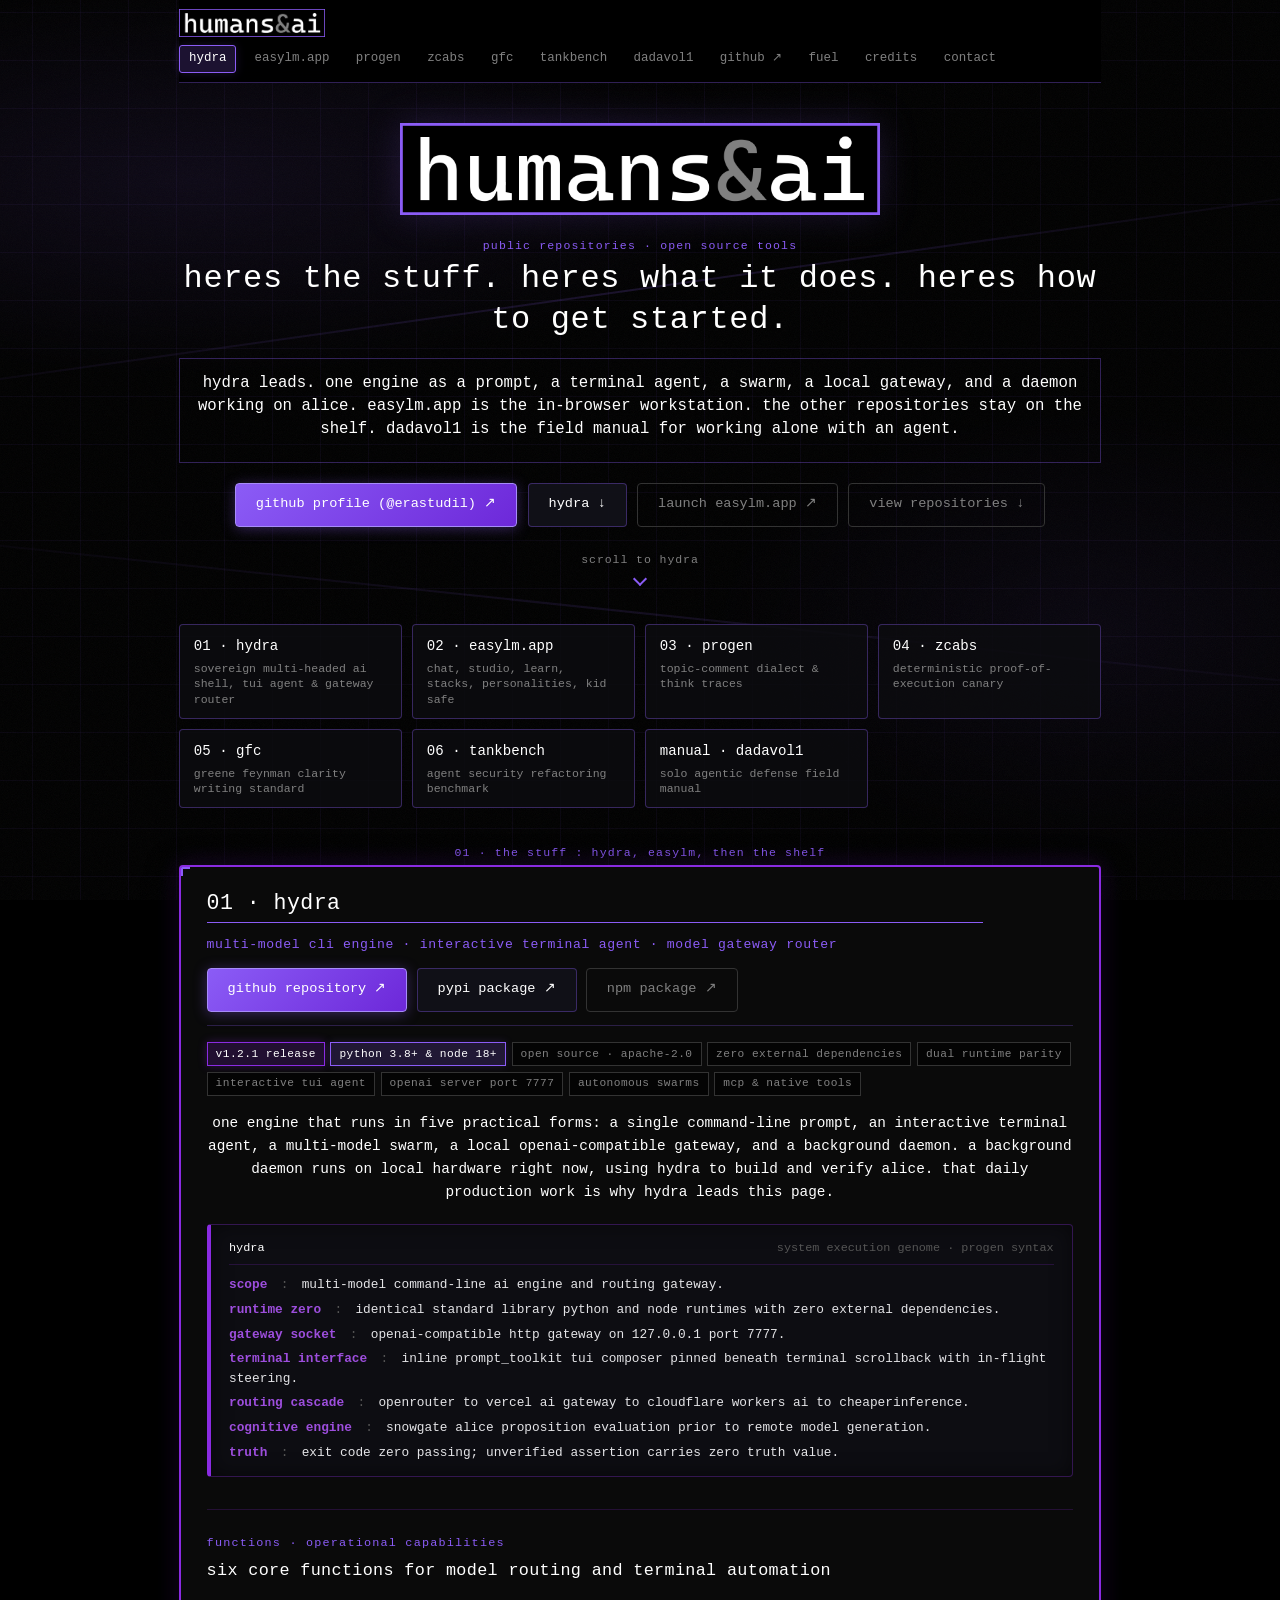
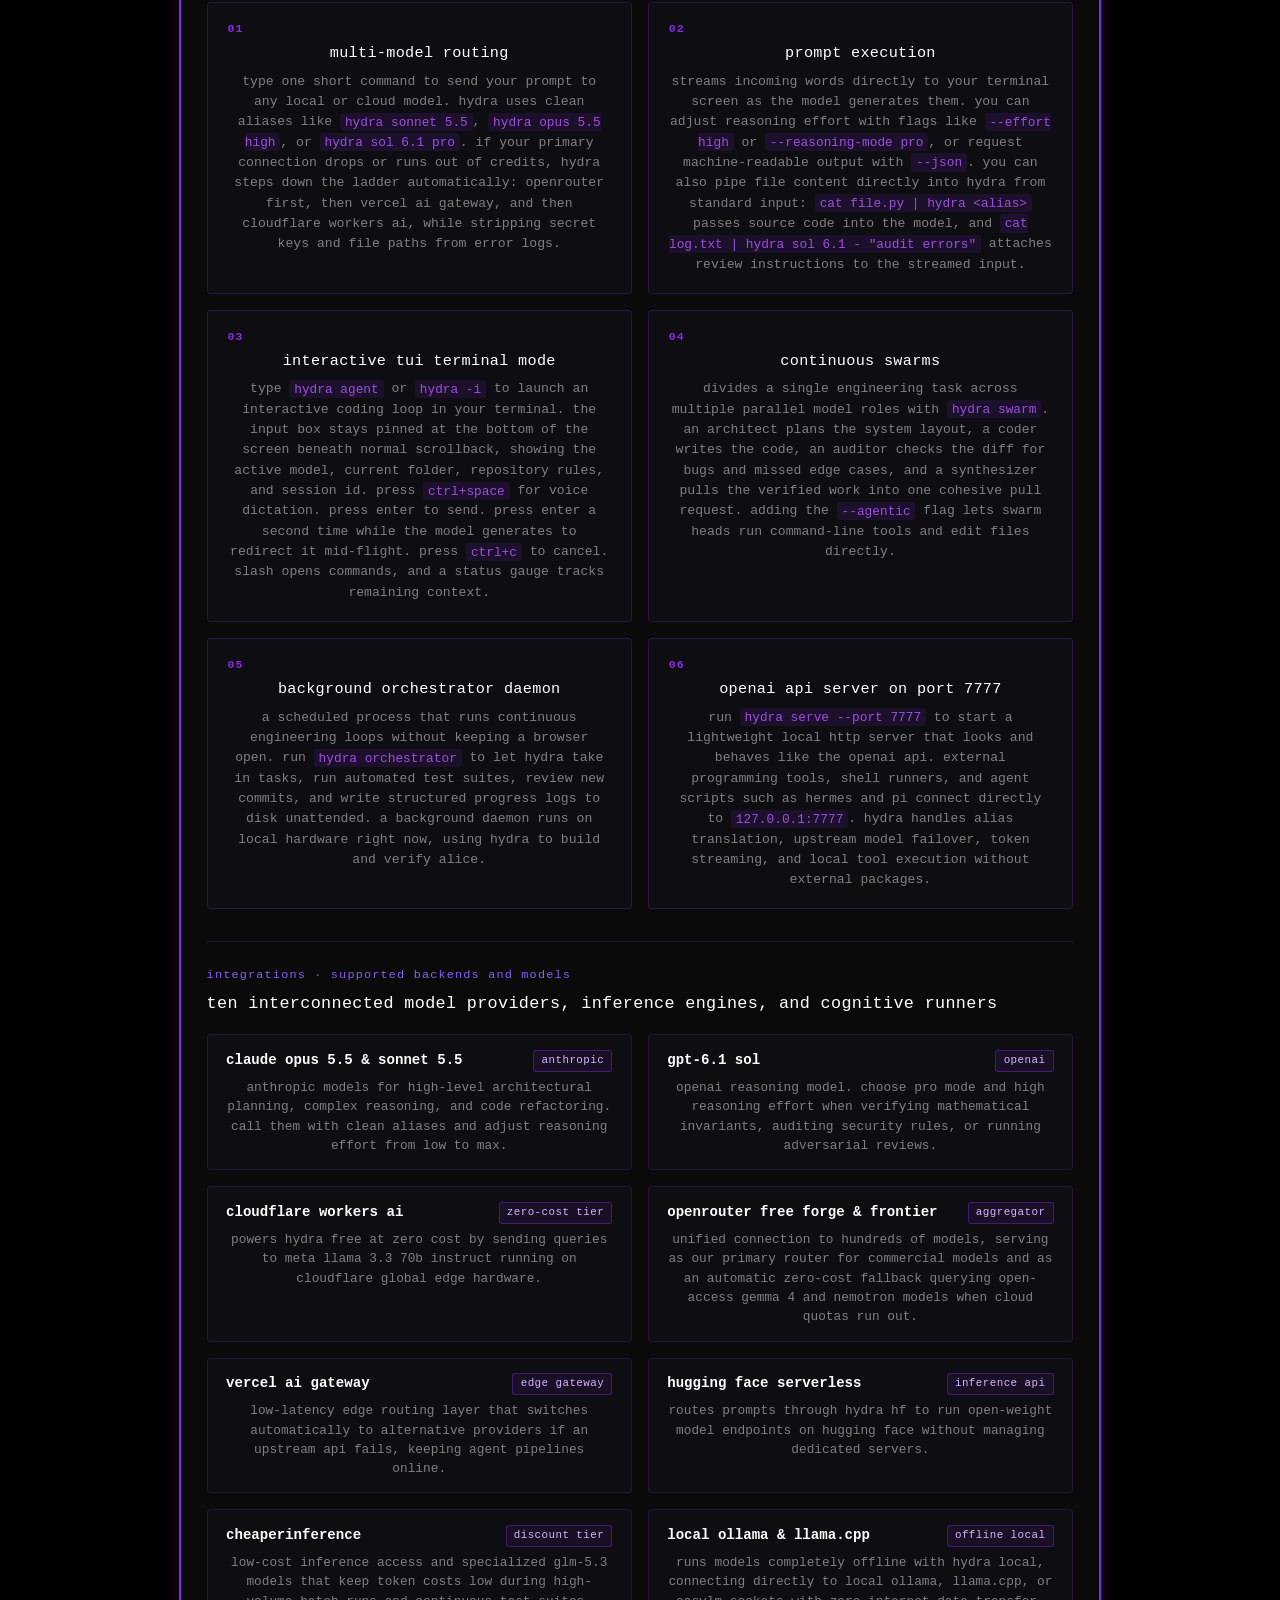
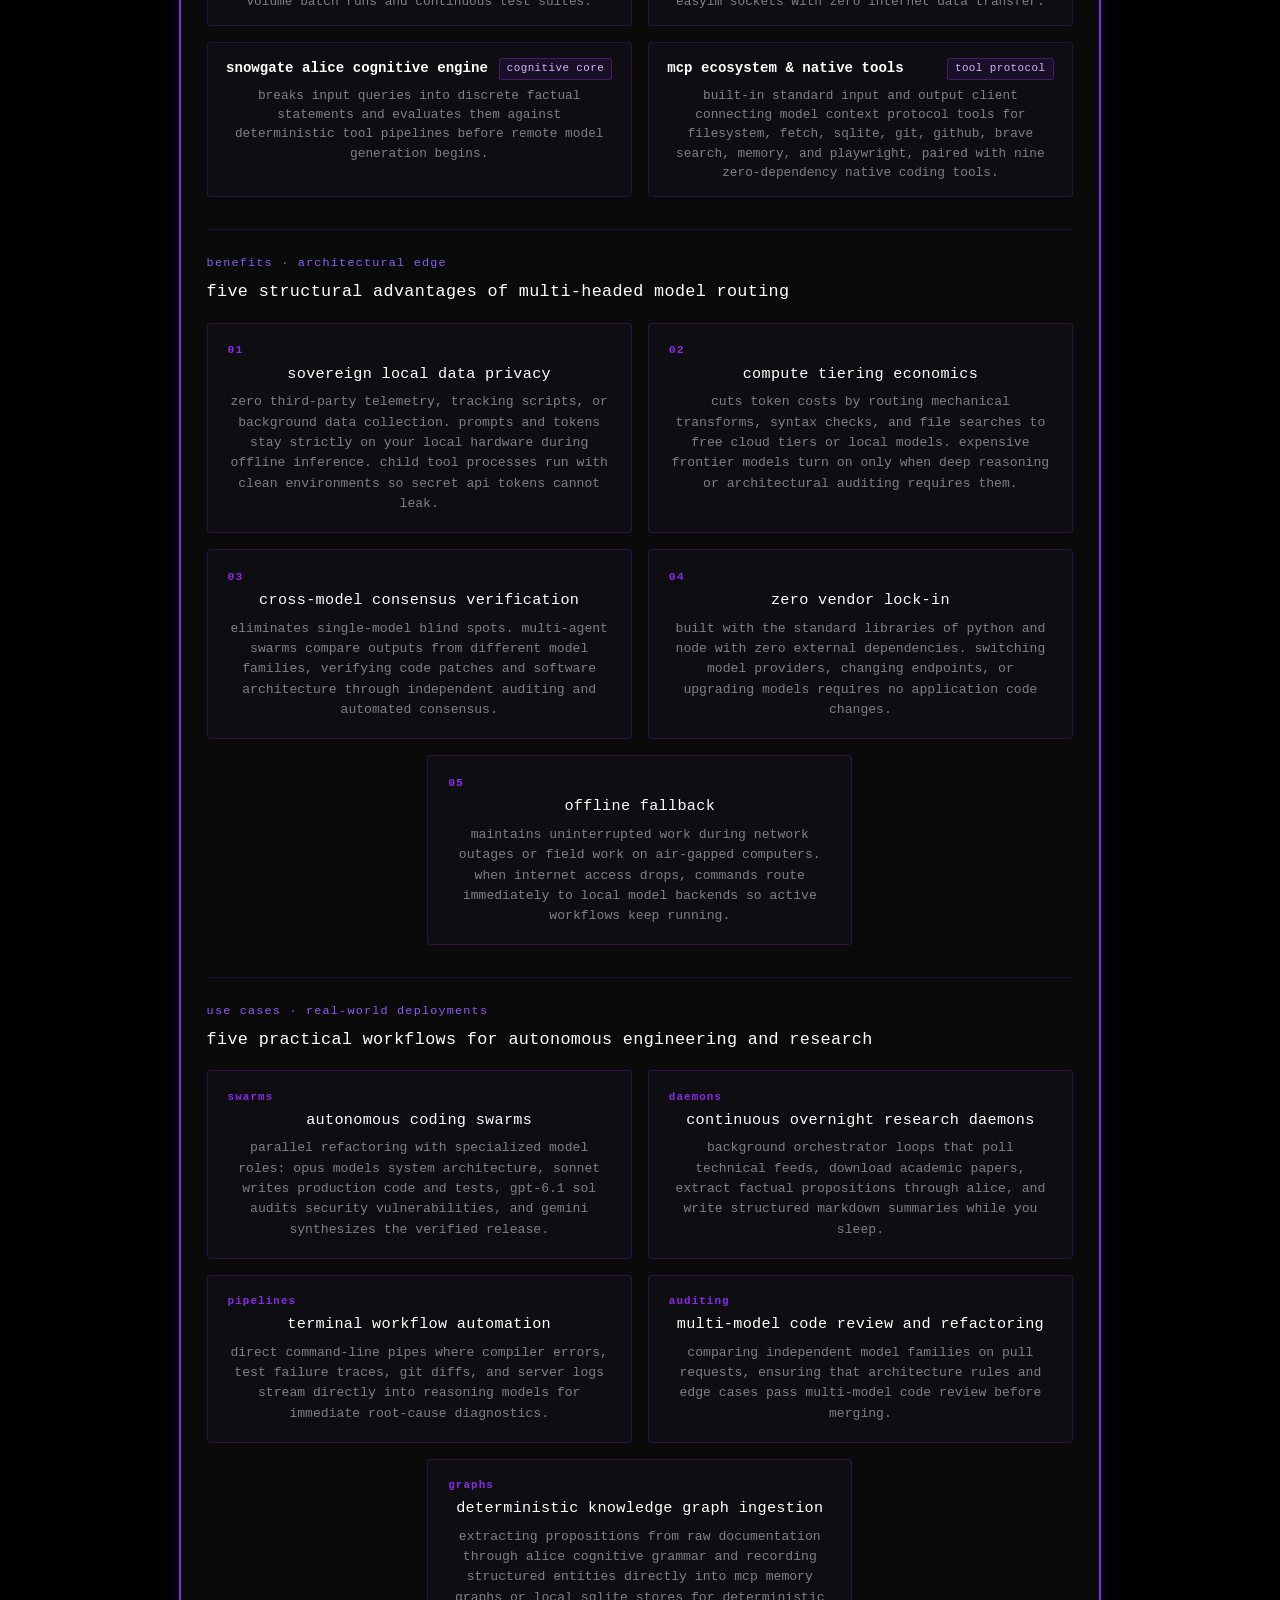
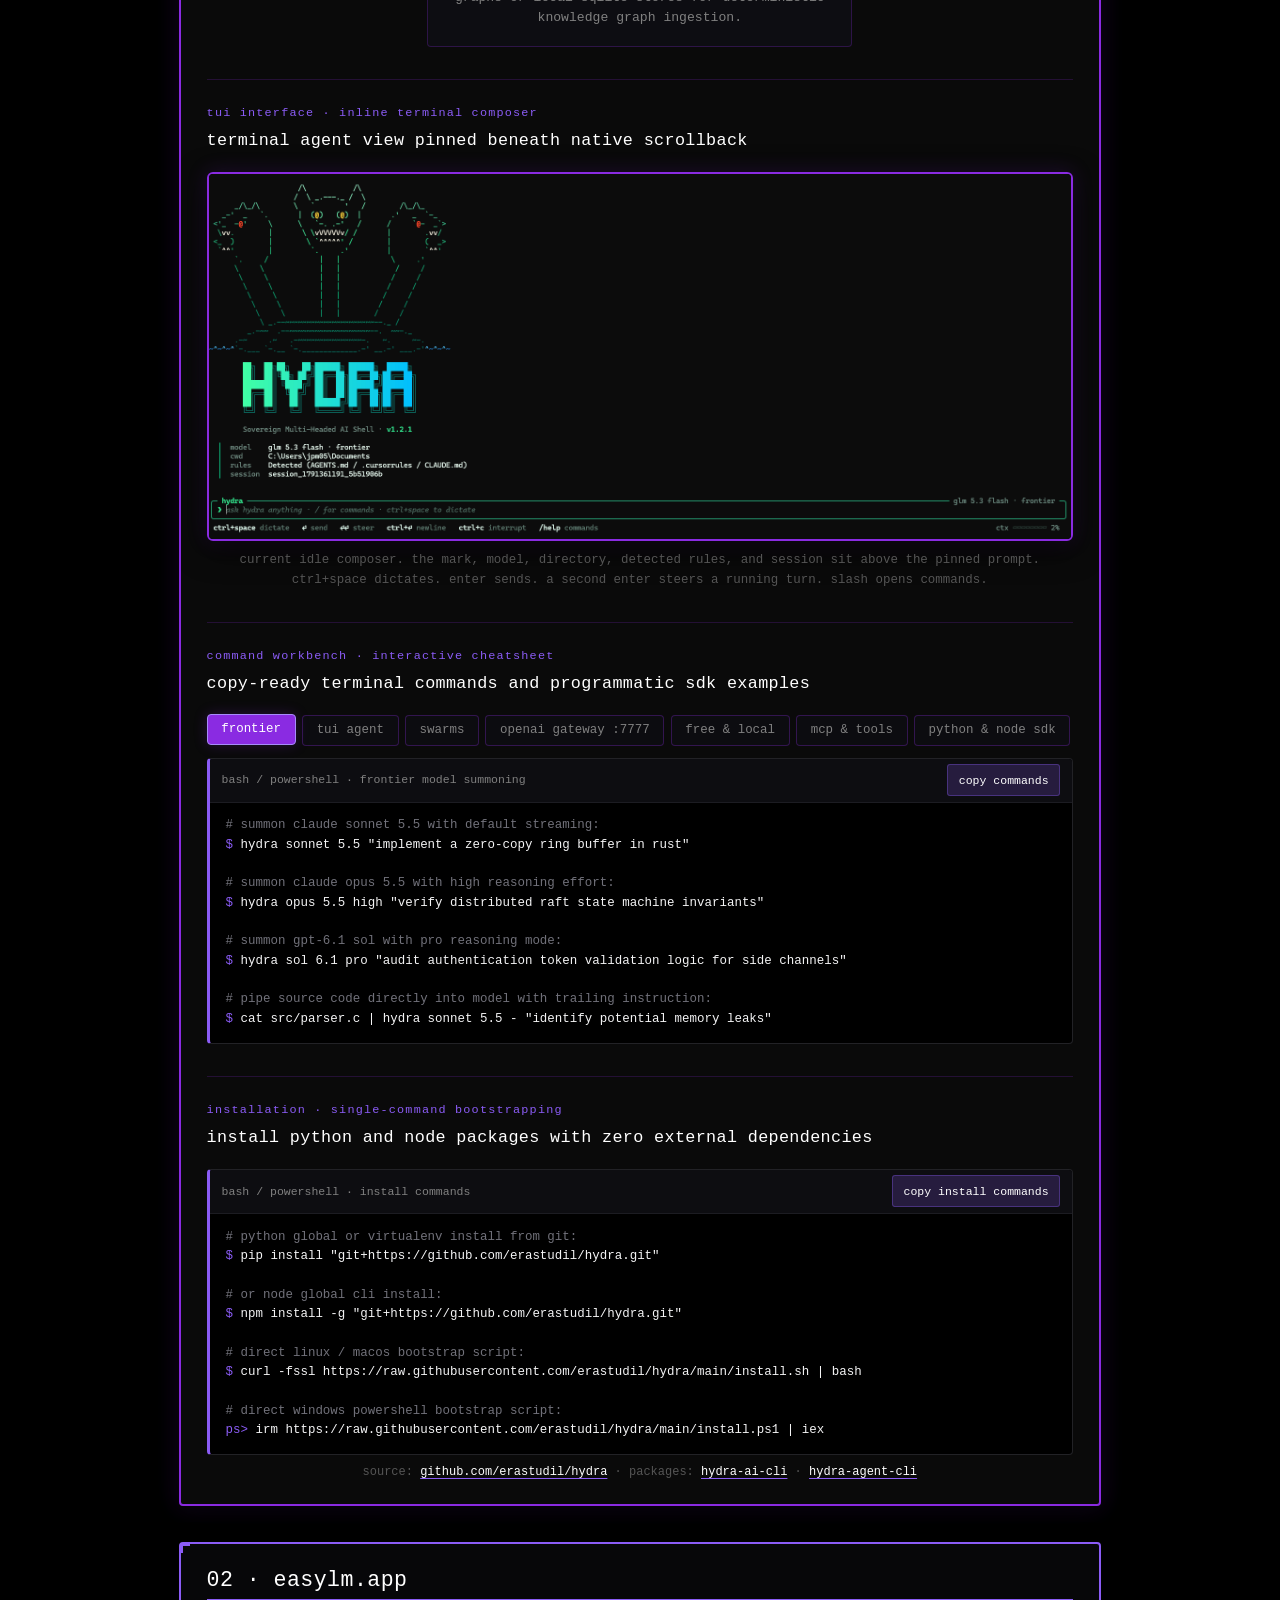
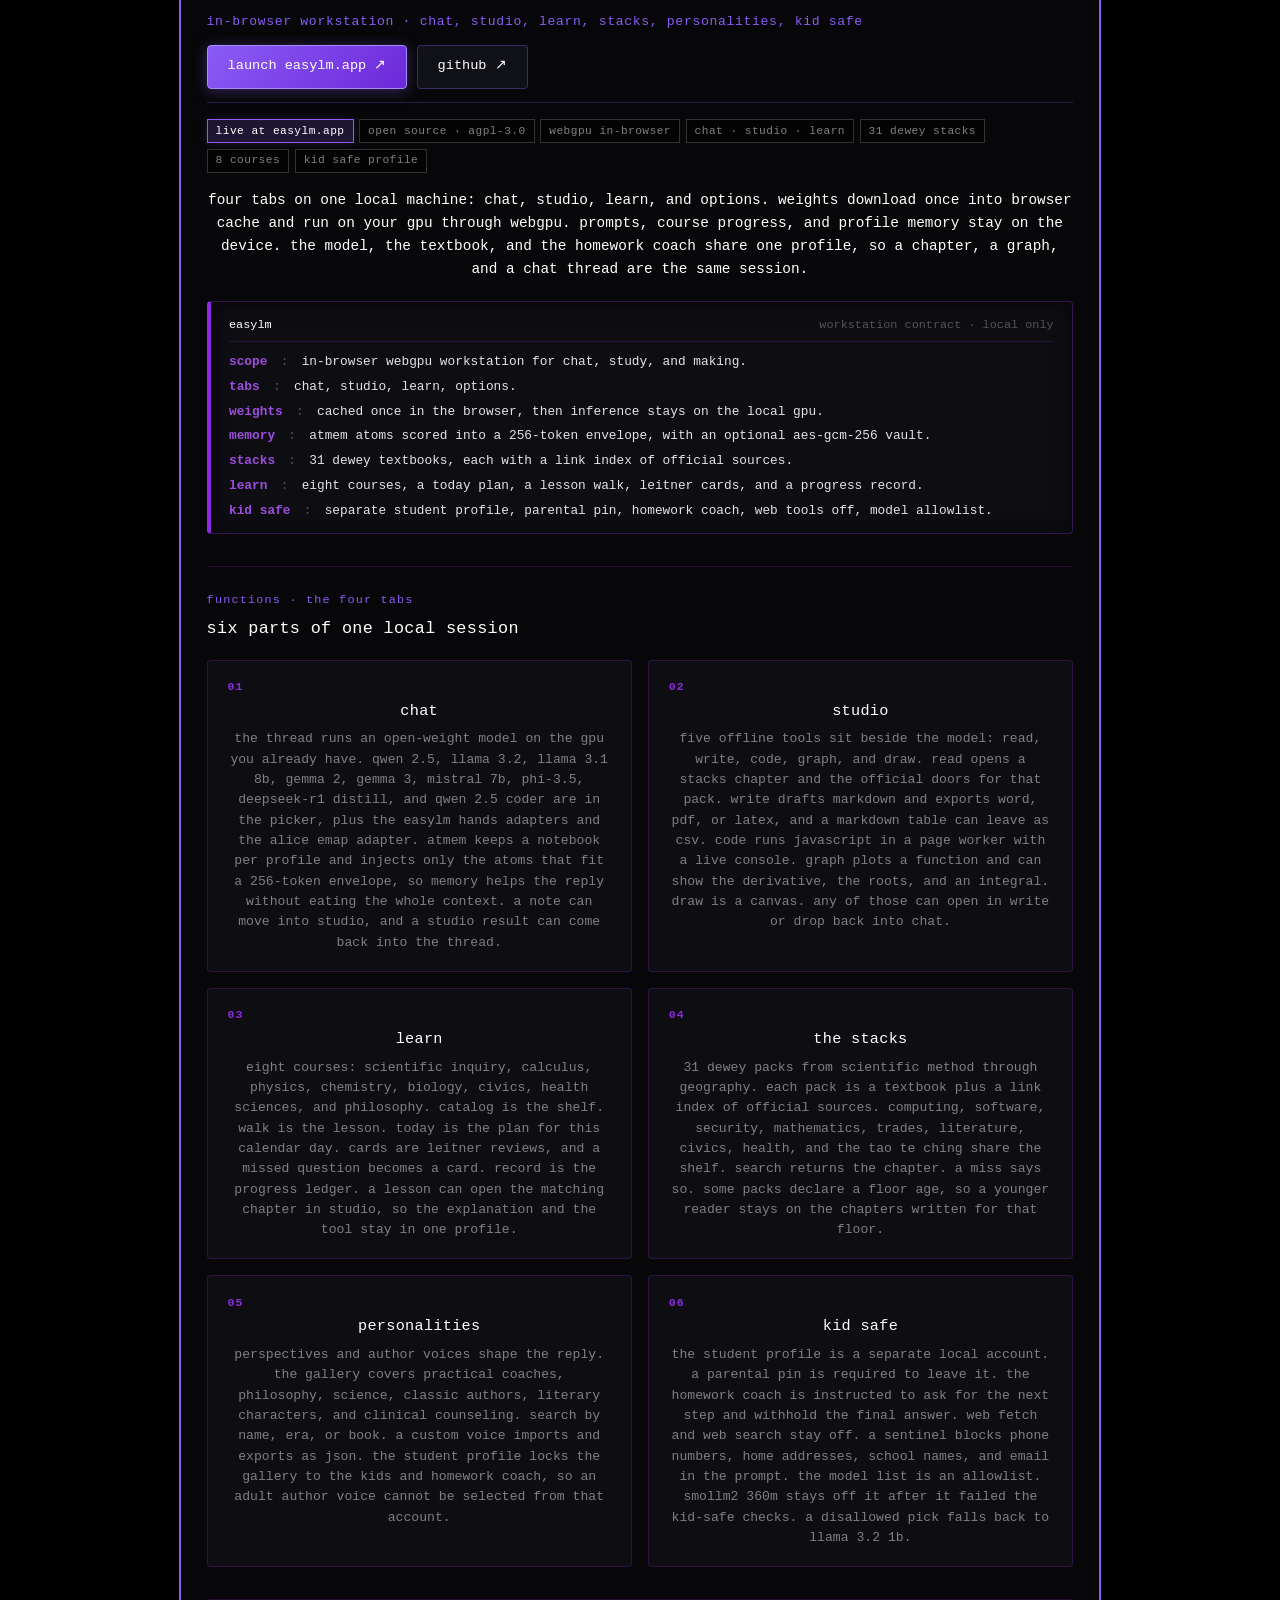
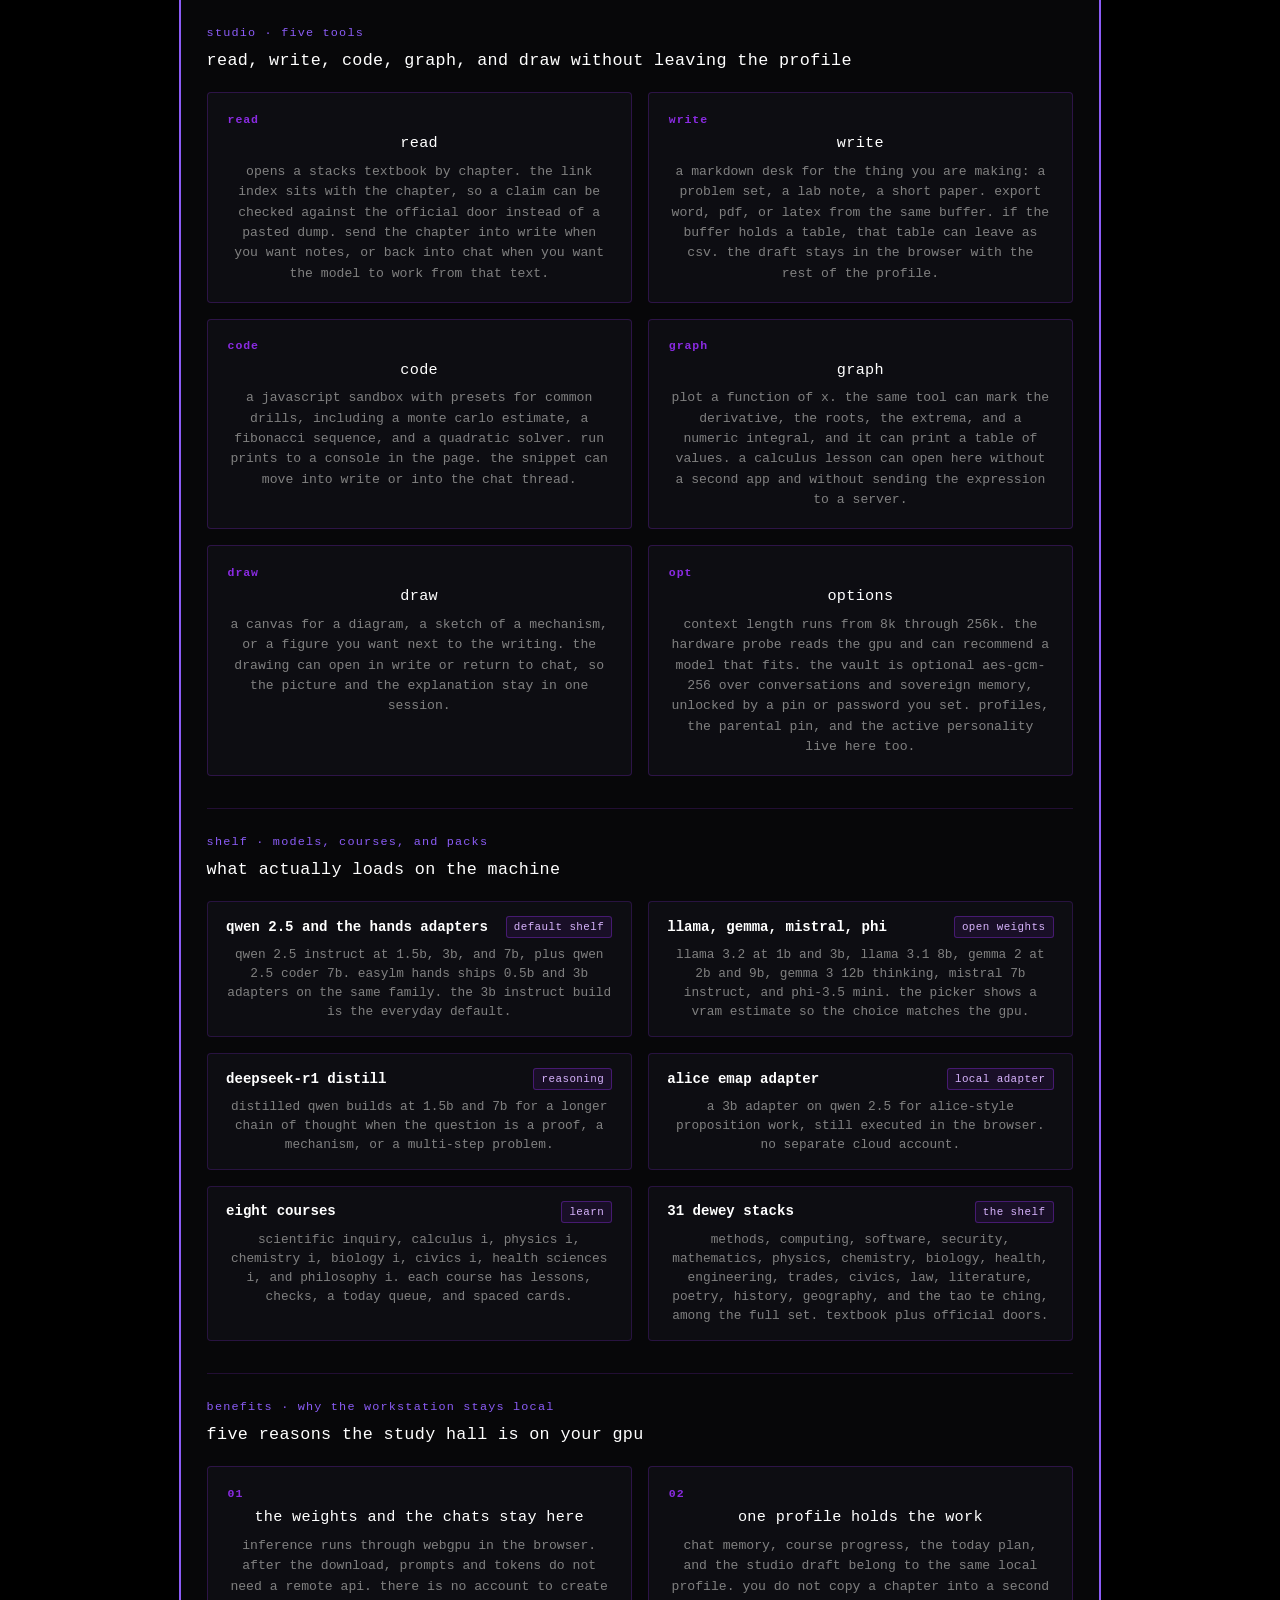
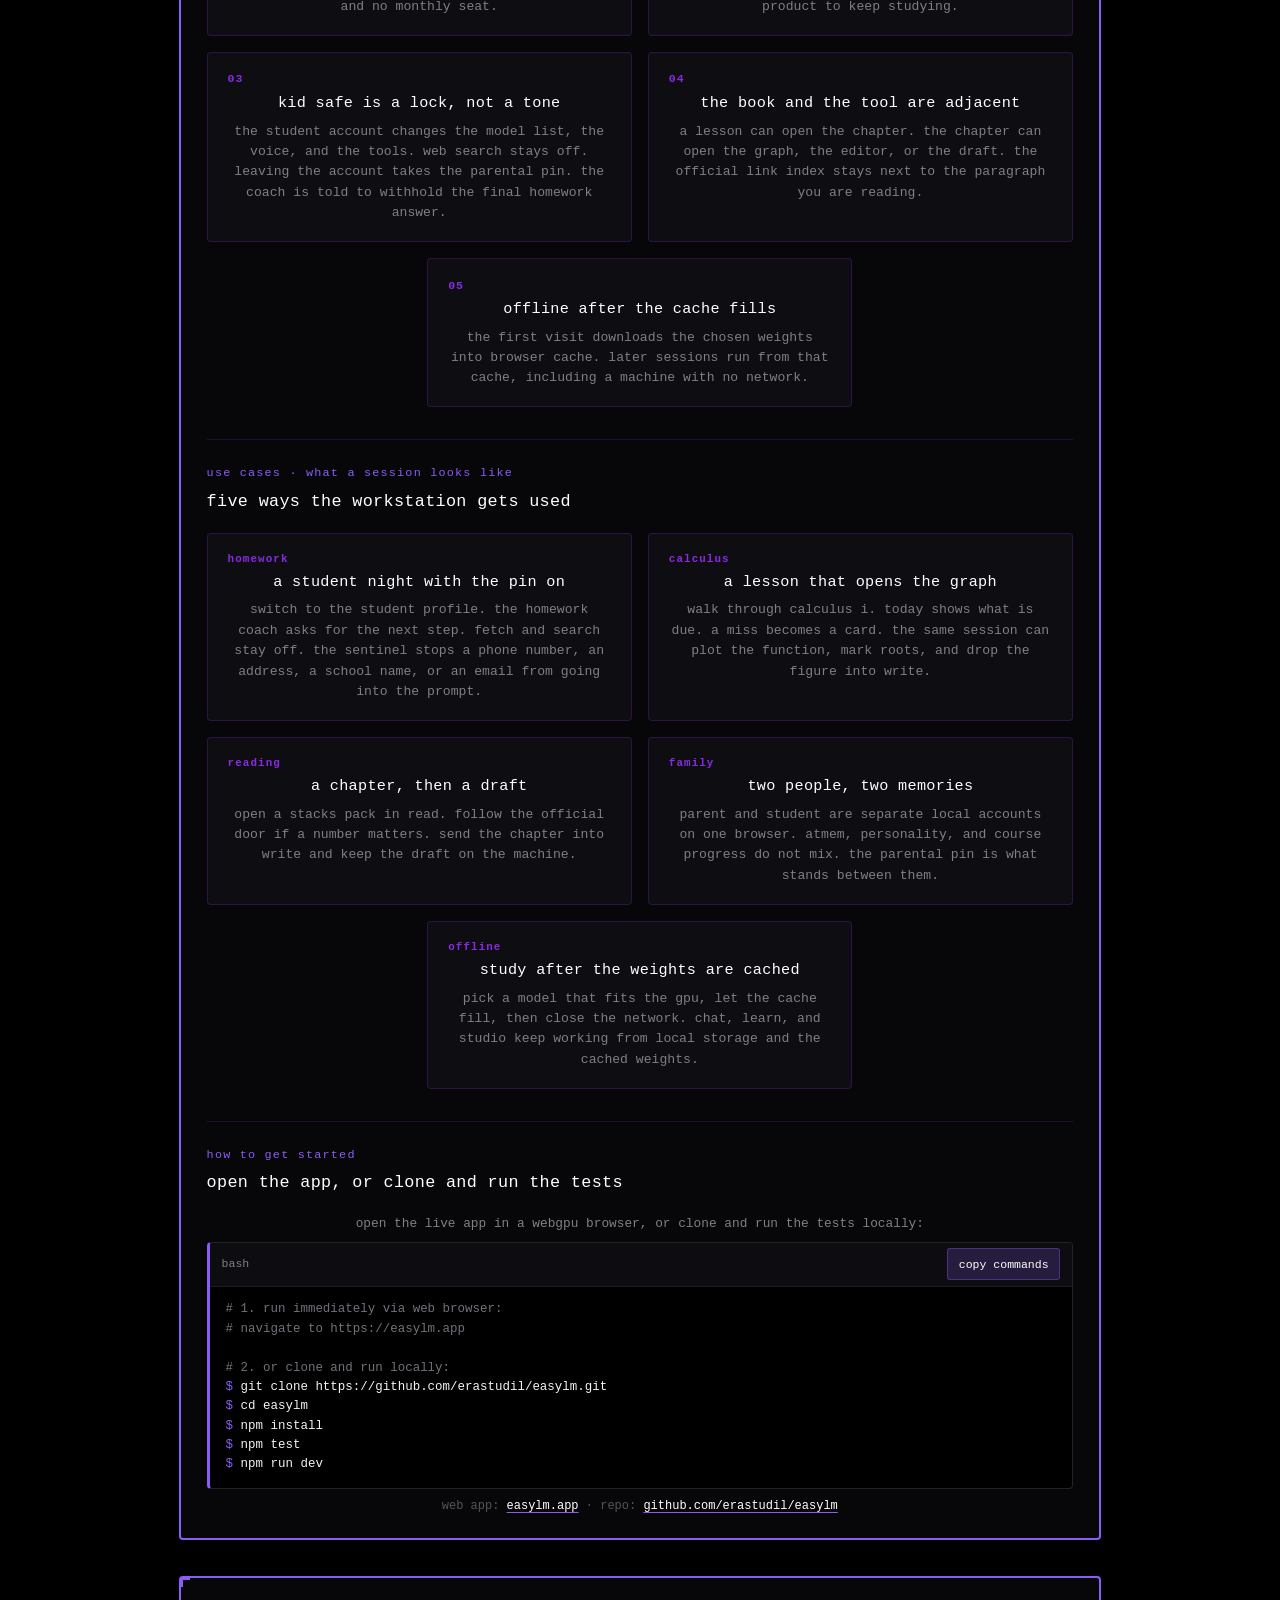
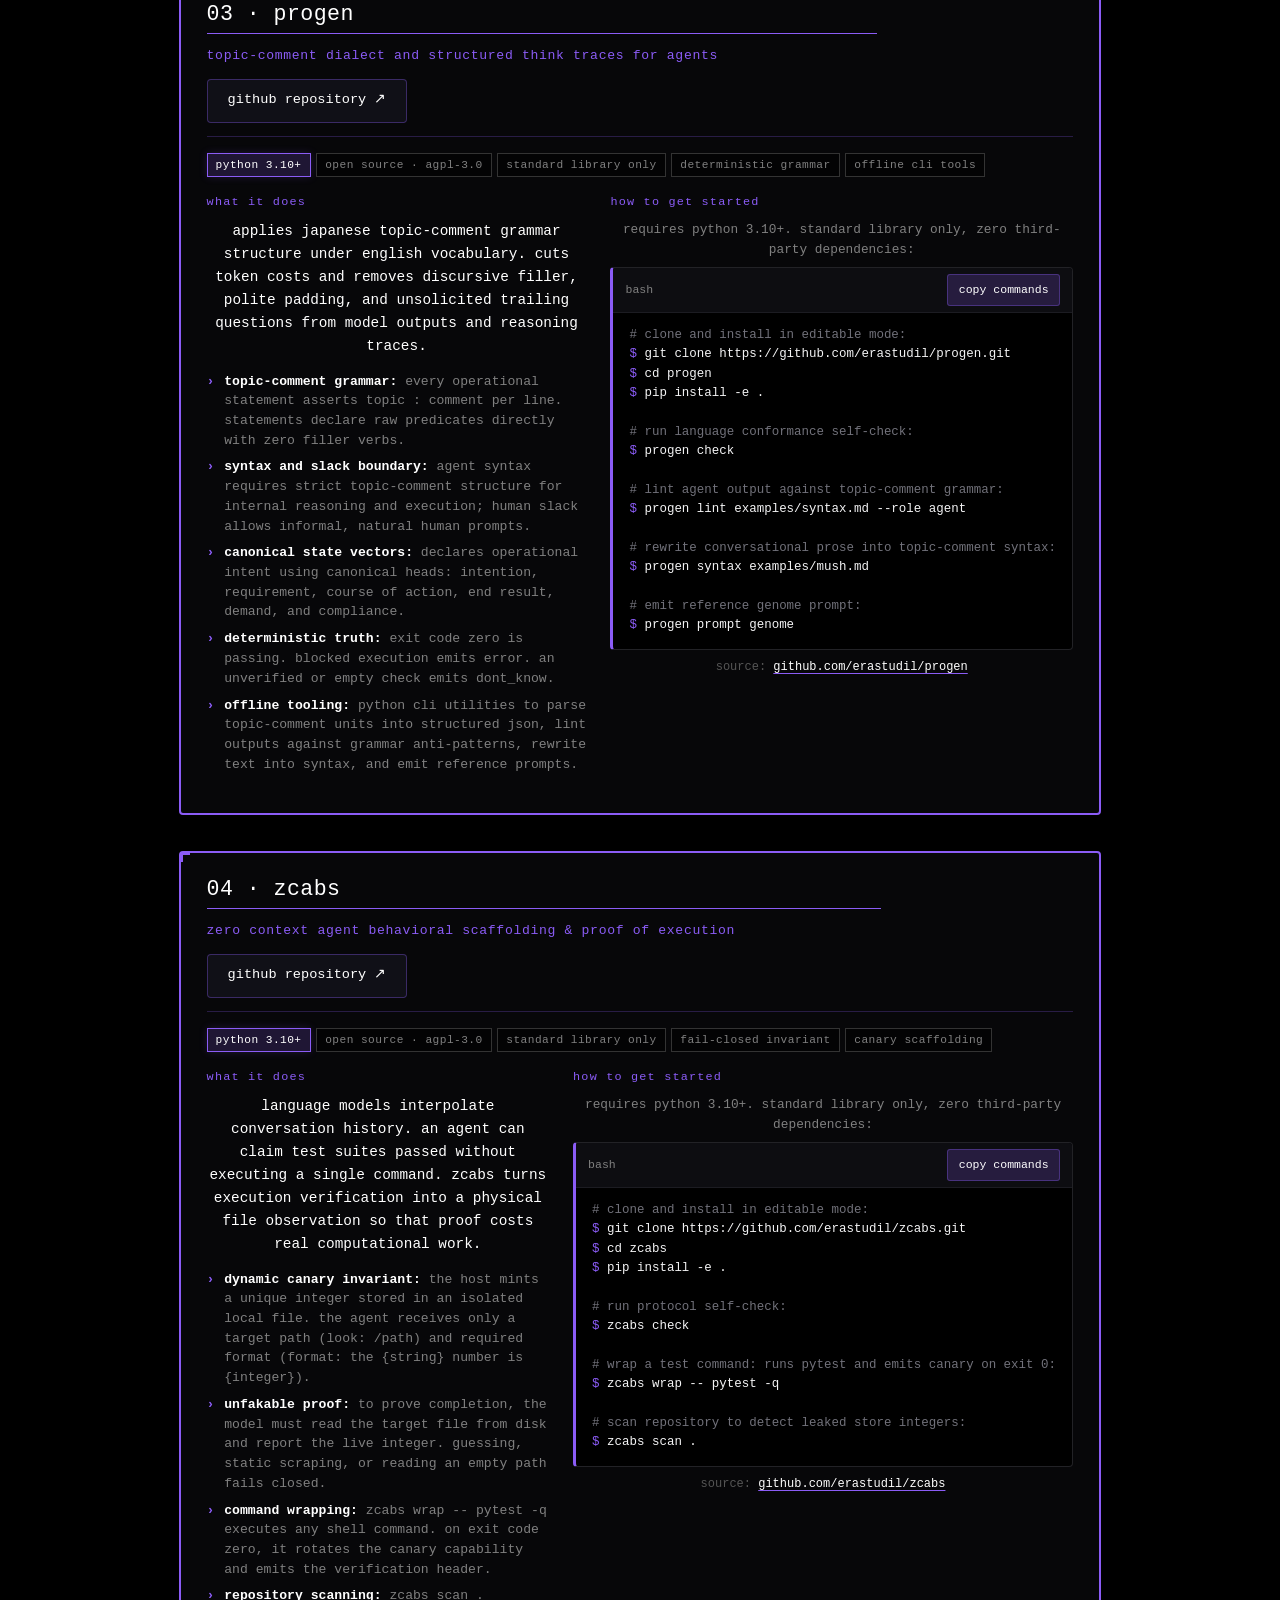
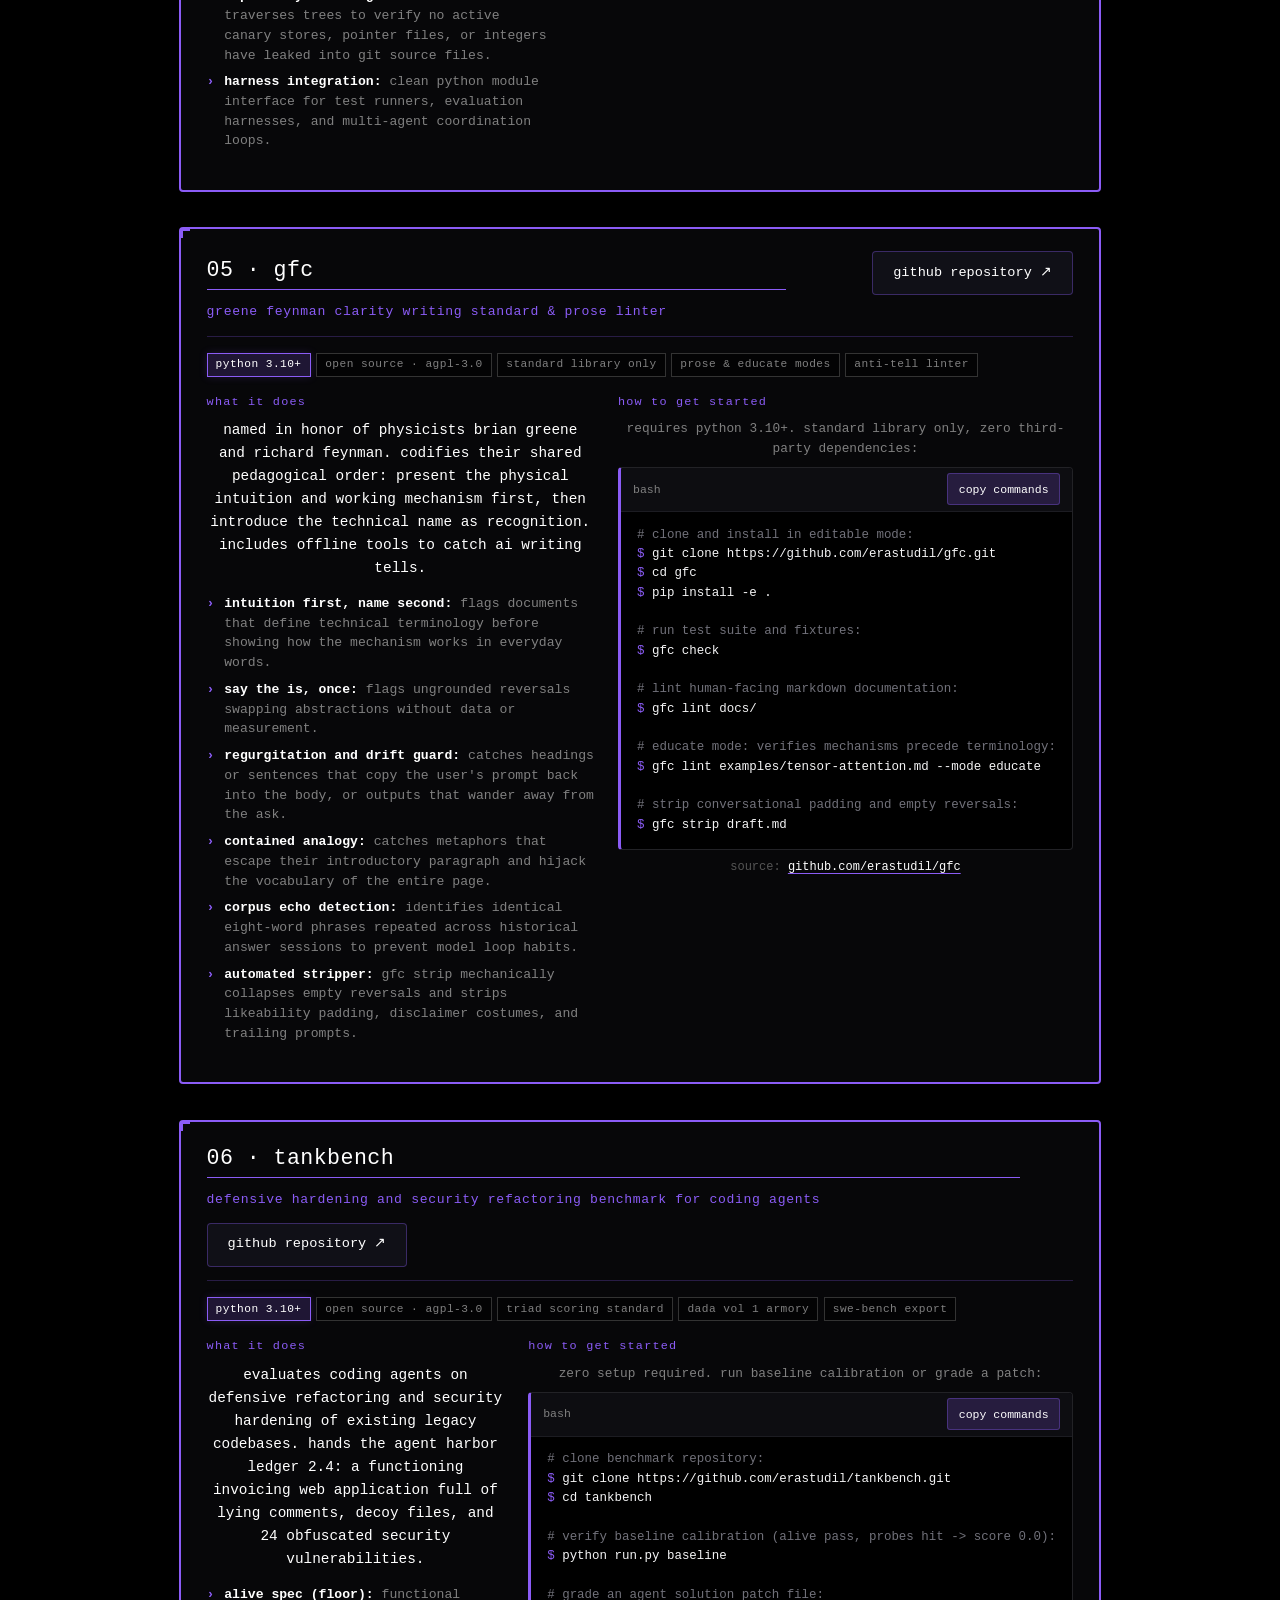
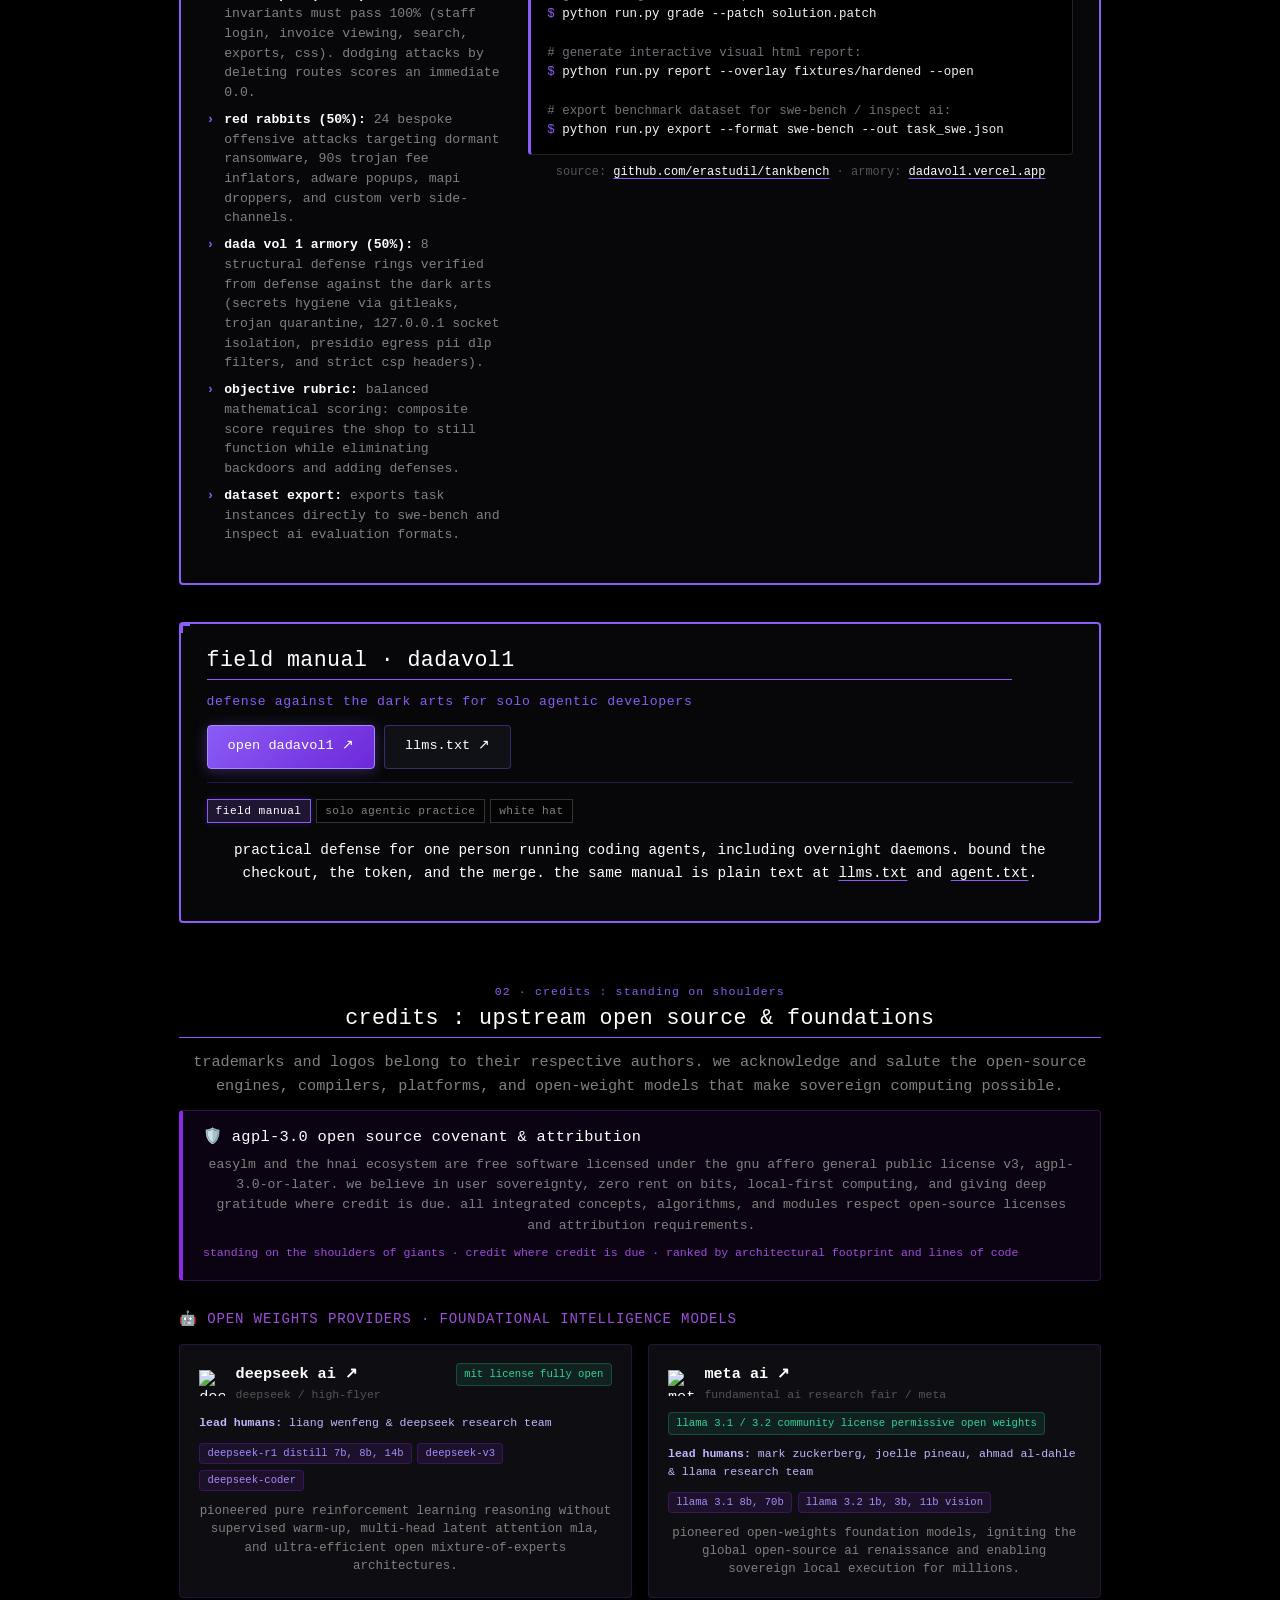
==== commit e17f5063: "copy : rewrite hydra showcase and credit prose to Greene Feynman Clarity." ====
--- a/index.html
+++ b/index.html
@@ -203,7 +203,7 @@
         <div class="repo-header">
           <div class="repo-title-group">
             <h2>01 · hydra</h2>
-            <span class="repo-tagline">sovereign multi-headed ai engine · interactive tui agent · model gateway router</span>
+            <span class="repo-tagline">multi-model CLI engine · interactive terminal agent · model gateway router</span>
           </div>
           <div class="repo-actions-row" style="margin-top:0">
             <a href="https://github.com/erastudil/hydra" target="_blank" rel="noopener noreferrer" class="btn btn-primary">GitHub Repository ↗</a>
@@ -225,7 +225,7 @@
         </div>
 
         <p class="repo-desc">
-          Same engine, several working forms: a one-shot prompt, the interactive TUI agent, a swarm, the local gateway, and a background orchestrator daemon. A daemon is running now and using Hydra to work on Alice. That daily use is why Hydra leads this page.
+          One engine that runs in five practical forms: a single command-line prompt, an interactive terminal agent, a multi-model swarm, a local OpenAI-compatible gateway, and a background daemon. A background daemon runs on local hardware right now, using Hydra to build and verify Alice. That daily production work is why Hydra leads this page.
         </p>
 
         <!-- IRON GENOME SPECIFICATION -->
@@ -235,7 +235,7 @@
             <span class="dim">system execution genome · progen syntax</span>
           </div>
           <div class="hydra-syntax-body">
-            <div class="syntax-line"><span class="syntax-topic">scope</span> <span class="syntax-sep">:</span> <span class="syntax-comment">sovereign multi-headed command-line AI engine and model router.</span></div>
+            <div class="syntax-line"><span class="syntax-topic">scope</span> <span class="syntax-sep">:</span> <span class="syntax-comment">multi-model command-line AI engine and routing gateway.</span></div>
             <div class="syntax-line"><span class="syntax-topic">runtime zero</span> <span class="syntax-sep">:</span> <span class="syntax-comment">identical standard library Python and Node runtimes with zero external dependencies.</span></div>
             <div class="syntax-line"><span class="syntax-topic">gateway socket</span> <span class="syntax-sep">:</span> <span class="syntax-comment">OpenAI-compatible HTTP gateway on 127.0.0.1 port 7777.</span></div>
             <div class="syntax-line"><span class="syntax-topic">terminal interface</span> <span class="syntax-sep">:</span> <span class="syntax-comment">inline prompt_toolkit TUI composer pinned beneath terminal scrollback with in-flight steering.</span></div>
@@ -247,43 +247,43 @@
         <!-- FUNCTIONS -->
         <div class="hydra-block">
           <span class="repo-section-label">functions · operational capabilities</span>
-          <h3 class="hydra-subheading">six core functions for sovereign model summoning and terminal automation</h3>
+          <h3 class="hydra-subheading">six core functions for model routing and terminal automation</h3>
           
           <div class="hydra-grid-2">
             <div class="hydra-feature-card">
               <div class="card-icon-tag">01</div>
               <h4>multi-model routing</h4>
-              <p>Dispatches queries across frontier models, free cloud endpoints, and offline local daemons using single clean aliases like <code>hydra sonnet 5.5</code>, <code>hydra opus 5.5 high</code>, or <code>hydra sol 6.1 pro</code>. An automated cascade queries OpenRouter first, falls back to Vercel AI Gateway, and descends to Cloudflare Workers AI, redacting credentials and paths from error records.</p>
+              <p>Type one short command to send your prompt to any local or cloud model. Hydra uses clean aliases like <code>hydra sonnet 5.5</code>, <code>hydra opus 5.5 high</code>, or <code>hydra sol 6.1 pro</code>. If your primary connection drops or runs out of credits, Hydra steps down the ladder automatically: OpenRouter first, then Vercel AI Gateway, and then Cloudflare Workers AI, while stripping secret keys and file paths from error logs.</p>
             </div>
 
             <div class="hydra-feature-card">
               <div class="card-icon-tag">02</div>
               <h4>prompt execution</h4>
-              <p>Executes single queries with real-time SSE token streaming, test-time compute controls like <code>--effort high</code> or <code>--reasoning-mode pro</code>, and structured <code>--json</code> output. Deep Unix pipe support enables <code>cat file.py | hydra &lt;alias&gt;</code> to treat stdin as the prompt, or pair stdin with instructions via <code>cat log.txt | hydra sol 6.1 - "audit errors"</code>.</p>
+              <p>Streams incoming words directly to your terminal screen as the model generates them. You can adjust reasoning effort with flags like <code>--effort high</code> or <code>--reasoning-mode pro</code>, or request machine-readable output with <code>--json</code>. You can also pipe file content directly into Hydra from standard input: <code>cat file.py | hydra &lt;alias&gt;</code> passes source code into the model, and <code>cat log.txt | hydra sol 6.1 - "audit errors"</code> attaches review instructions to the streamed input.</p>
             </div>
 
             <div class="hydra-feature-card">
               <div class="card-icon-tag">03</div>
               <h4>interactive tui terminal mode</h4>
-              <p>Launches a persistent coding agent REPL via <code>hydra agent</code> or <code>-i</code>. The composer stays pinned beneath native terminal scrollback and shows the active model, working directory, detected rules, and session id. <code>Ctrl+Space</code> dictates. Enter sends. A second Enter steers a running turn. <code>Ctrl+C</code> interrupts. Slash opens commands, and a context gauge tracks the window.</p>
+              <p>Type <code>hydra agent</code> or <code>hydra -i</code> to launch an interactive coding loop in your terminal. The input box stays pinned at the bottom of the screen beneath normal scrollback, showing the active model, current folder, repository rules, and session ID. Press <code>Ctrl+Space</code> for voice dictation. Press Enter to send. Press Enter a second time while the model generates to redirect it mid-flight. Press <code>Ctrl+C</code> to cancel. Slash opens commands, and a status gauge tracks remaining context.</p>
             </div>
 
             <div class="hydra-feature-card">
               <div class="card-icon-tag">04</div>
               <h4>continuous swarms</h4>
-              <p>Orchestrates multi-agent specialist teams via <code>hydra swarm</code>. Runs Architect and Coder heads in parallel, triggers an ordered Auditor head post-generation to inspect code patches, and finishes with a Synthesizer head delivering a unified consensus roadmap. Swarms support autonomous tool execution through the <code>--agentic</code> flag.</p>
+              <p>Divides a single engineering task across multiple parallel model roles with <code>hydra swarm</code>. An Architect plans the system layout, a Coder writes the code, an Auditor checks the diff for bugs and missed edge cases, and a Synthesizer pulls the verified work into one cohesive pull request. Adding the <code>--agentic</code> flag lets swarm heads run command-line tools and edit files directly.</p>
             </div>
 
             <div class="hydra-feature-card">
               <div class="card-icon-tag">05</div>
               <h4>background orchestrator daemon</h4>
-              <p>Powers unattended long-horizon workflows and task intake via <code>hydra orchestrator</code> and idle compute worker scripts. Executes overnight repository audits, continuous research loops, automated test passes, and session context ledger persistence without human intervention. A daemon is running now and using Hydra to work on Alice.</p>
+              <p>A scheduled process that runs continuous engineering loops without keeping a browser open. Run <code>hydra orchestrator</code> to let Hydra take in tasks, run automated test suites, review new commits, and write structured progress logs to disk unattended. A background daemon runs on local hardware right now, using Hydra to build and verify Alice.</p>
             </div>
 
             <div class="hydra-feature-card">
               <div class="card-icon-tag">06</div>
               <h4>openai api server on port 7777</h4>
-              <p>Hosts a zero-dependency OpenAI-compatible gateway on <code>127.0.0.1:7777</code> via <code>hydra serve</code>. Provides standard <code>/v1/models</code> and <code>/v1/chat/completions</code> endpoints with transparent alias resolution, provider failover, streaming token chunks, and tool calling passthrough for external runners like Hermes and Pi.</p>
+              <p>Run <code>hydra serve --port 7777</code> to start a lightweight local HTTP server that looks and behaves like the OpenAI API. External programming tools, shell runners, and agent scripts such as Hermes and Pi connect directly to <code>127.0.0.1:7777</code>. Hydra handles alias translation, upstream model failover, token streaming, and local tool execution without external packages.</p>
             </div>
           </div>
         </div>
@@ -298,7 +298,7 @@
                 <span class="integ-title">Claude Opus 5.5 &amp; Sonnet 5.5</span>
                 <span class="badge badge-sm">Anthropic</span>
               </div>
-              <p>Frontier reasoning and surgical code crafting. Direct alias summoning with configurable reasoning effort tiers from low to max.</p>
+              <p>Anthropic models for high-level architectural planning, complex reasoning, and code refactoring. Call them with clean aliases and adjust reasoning effort from low to max.</p>
             </div>
 
             <div class="hydra-integ-card">
@@ -306,7 +306,7 @@
                 <span class="integ-title">GPT-6.1 Sol</span>
                 <span class="badge badge-sm">OpenAI</span>
               </div>
-              <p>Flagship OpenAI reasoning with pro mode and high reasoning effort for formal invariant verification, security audits, and adversarial code reviews.</p>
+              <p>OpenAI reasoning model. Choose pro mode and high reasoning effort when verifying mathematical invariants, auditing security rules, or running adversarial reviews.</p>
             </div>
 
             <div class="hydra-integ-card">
@@ -314,7 +314,7 @@
                 <span class="integ-title">Cloudflare Workers AI</span>
                 <span class="badge badge-sm">Zero-Cost Tier</span>
               </div>
-              <p>Powers <code>hydra free</code> at zero marginal cost using Meta Llama 3.3 70B Instruct fast running on global Cloudflare edge hardware.</p>
+              <p>Powers <code>hydra free</code> at zero cost by sending queries to Meta Llama 3.3 70B Instruct running on Cloudflare global edge hardware.</p>
             </div>
 
             <div class="hydra-integ-card">
@@ -322,7 +322,7 @@
                 <span class="integ-title">OpenRouter Free Forge &amp; Frontier</span>
                 <span class="badge badge-sm">Aggregator</span>
               </div>
-              <p>Primary frontier router and secondary zero-cost fallback querying open-access Gemma 4 and Nemotron models when cloud quotas exhaust.</p>
+              <p>Unified connection to hundreds of models, serving as our primary router for commercial models and as an automatic zero-cost fallback querying open-access Gemma 4 and Nemotron models when cloud quotas run out.</p>
             </div>
 
             <div class="hydra-integ-card">
@@ -330,7 +330,7 @@
                 <span class="integ-title">Vercel AI Gateway</span>
                 <span class="badge badge-sm">Edge Gateway</span>
               </div>
-              <p>High-throughput, low-latency edge routing layer providing automated failover routing for production agent pipelines.</p>
+              <p>Low-latency edge routing layer that switches automatically to alternative providers if an upstream API fails, keeping agent pipelines online.</p>
             </div>
 
             <div class="hydra-integ-card">
@@ -338,7 +338,7 @@
                 <span class="integ-title">Hugging Face Serverless</span>
                 <span class="badge badge-sm">Inference API</span>
               </div>
-              <p>Direct serverless inference routing via <code>hydra hf</code> targeting open-weight model endpoints without dedicated infrastructure.</p>
+              <p>Routes prompts through <code>hydra hf</code> to run open-weight model endpoints on Hugging Face without managing dedicated servers.</p>
             </div>
 
             <div class="hydra-integ-card">
@@ -346,7 +346,7 @@
                 <span class="integ-title">CheaperInference</span>
                 <span class="badge badge-sm">Discount Tier</span>
               </div>
-              <p>Discounted frontier inference access and specialized GLM-5.3 models delivering budget efficiency on high-volume batch jobs.</p>
+              <p>Low-cost inference access and specialized GLM-5.3 models that keep token costs low during high-volume batch runs and continuous test suites.</p>
             </div>
 
             <div class="hydra-integ-card">
@@ -354,7 +354,7 @@
                 <span class="integ-title">Local Ollama &amp; llama.cpp</span>
                 <span class="badge badge-sm">Offline Local</span>
               </div>
-              <p>Offline execution through <code>hydra local</code> connecting to Ollama, llama.cpp, or EasyLM HTTP sockets with zero internet data transfer.</p>
+              <p>Runs models completely offline with <code>hydra local</code>, connecting directly to local Ollama, llama.cpp, or EasyLM sockets with zero internet data transfer.</p>
             </div>
 
             <div class="hydra-integ-card">
@@ -362,7 +362,7 @@
                 <span class="integ-title">Snowgate Alice Cognitive Engine</span>
                 <span class="badge badge-sm">Cognitive Core</span>
               </div>
-              <p>Evaluates input queries through native Alice proposition parsing and deterministic tool pipelines before remote model generation begins.</p>
+              <p>Breaks input queries into discrete factual statements and evaluates them against deterministic tool pipelines before remote model generation begins.</p>
             </div>
 
             <div class="hydra-integ-card">
@@ -370,44 +370,44 @@
                 <span class="integ-title">MCP Ecosystem &amp; Native Tools</span>
                 <span class="badge badge-sm">Tool Protocol</span>
               </div>
-              <p>Built-in stdio JSON-RPC 2.0 client connecting Filesystem, Fetch, SQLite, Git, GitHub, Brave Search, Memory, and Playwright, paired with nine zero-dependency native coding tools.</p>
+              <p>Built-in standard input and output client connecting Model Context Protocol tools for Filesystem, Fetch, SQLite, Git, GitHub, Brave Search, Memory, and Playwright, paired with nine zero-dependency native coding tools.</p>
             </div>
           </div>
         </div>
         <!-- BENEFITS -->
         <div class="hydra-block">
           <span class="repo-section-label">benefits · architectural edge</span>
-          <h3 class="hydra-subheading">five structural advantages of sovereign multi-headed routing</h3>
+          <h3 class="hydra-subheading">five structural advantages of multi-headed model routing</h3>
 
           <div class="hydra-grid-2">
             <div class="hydra-benefit-card">
               <span class="benefit-number">01</span>
               <h4>sovereign local data privacy</h4>
-              <p>Zero third-party telemetry, tracking daemons, or background data collection. Prompts and tokens stay strictly on local hardware during offline inference. Child MCP processes run with stripped environments to prevent API token leakage.</p>
+              <p>Zero third-party telemetry, tracking scripts, or background data collection. Prompts and tokens stay strictly on your local hardware during offline inference. Child tool processes run with clean environments so secret API tokens cannot leak.</p>
             </div>
 
             <div class="hydra-benefit-card">
               <span class="benefit-number">02</span>
               <h4>compute tiering economics</h4>
-              <p>Minimizes token spend by routing mechanical transforms, syntax linting, and directory navigation to free cloud tiers or local hardware. High-cost frontier tokens activate strictly when formal reasoning and architectural auditing demand them.</p>
+              <p>Cuts token costs by routing mechanical transforms, syntax checks, and file searches to free cloud tiers or local models. Expensive frontier models turn on only when deep reasoning or architectural auditing requires them.</p>
             </div>
 
             <div class="hydra-benefit-card">
               <span class="benefit-number">03</span>
               <h4>cross-model consensus verification</h4>
-              <p>Eliminates single-model blind spots. Multi-agent swarms pit independent model families against each other, verifying code patches and system designs through adversarial auditing and automated synthesis.</p>
+              <p>Eliminates single-model blind spots. Multi-agent swarms compare outputs from different model families, verifying code patches and software architecture through independent auditing and automated consensus.</p>
             </div>
 
             <div class="hydra-benefit-card">
               <span class="benefit-number">04</span>
               <h4>zero vendor lock-in</h4>
-              <p>Pure Python standard library and Node standard library implementations with zero external dependencies. Swapping upstream providers or switching models requires zero code refactoring.</p>
+              <p>Built with the standard libraries of Python and Node with zero external dependencies. Switching model providers, changing endpoints, or upgrading models requires no application code changes.</p>
             </div>
 
             <div class="hydra-benefit-card">
               <span class="benefit-number">05</span>
               <h4>offline fallback</h4>
-              <p>Unbroken productivity during network outages or air-gapped field operations. When internet connectivity drops, commands route immediately to local model backends without crashing active workflows.</p>
+              <p>Maintains uninterrupted work during network outages or field work on air-gapped computers. When internet access drops, commands route immediately to local model backends so active workflows keep running.</p>
             </div>
           </div>
         </div>
@@ -421,31 +421,31 @@
             <div class="hydra-usecase-card">
               <div class="usecase-badge">SWARMS</div>
               <h4>autonomous coding swarms</h4>
-              <p>Multi-headed parallel refactoring where Opus models system architecture, Sonnet writes production code and tests, GPT-6.1 Sol audits security vulnerabilities, and Gemini synthesizes the verified release.</p>
+              <p>Parallel refactoring with specialized model roles: Opus models system architecture, Sonnet writes production code and tests, GPT-6.1 Sol audits security vulnerabilities, and Gemini synthesizes the verified release.</p>
             </div>
 
             <div class="hydra-usecase-card">
               <div class="usecase-badge">DAEMONS</div>
               <h4>continuous overnight research daemons</h4>
-              <p>Background orchestrator loops that poll technical feeds, ingest academic papers, parse propositions through Snowgate Alice, and generate structured markdown digests while you sleep.</p>
+              <p>Background orchestrator loops that poll technical feeds, download academic papers, extract factual propositions through Alice, and write structured markdown summaries while you sleep.</p>
             </div>
 
             <div class="hydra-usecase-card">
               <div class="usecase-badge">PIPELINES</div>
               <h4>terminal workflow automation</h4>
-              <p>Seamless command-line pipes where compiler errors, test failure traces, git diffs, and server logs stream directly into reasoning models for immediate root-cause diagnostics.</p>
+              <p>Direct command-line pipes where compiler errors, test failure traces, git diffs, and server logs stream directly into reasoning models for immediate root-cause diagnostics.</p>
             </div>
 
             <div class="hydra-usecase-card">
               <div class="usecase-badge">AUDITING</div>
               <h4>multi-model code review and refactoring</h4>
-              <p>Pairing disparate model architectures to evaluate pull requests, ensuring that architectural invariants and boundary conditions face independent verification before merging.</p>
+              <p>Comparing independent model families on pull requests, ensuring that architecture rules and edge cases pass multi-model code review before merging.</p>
             </div>
 
             <div class="hydra-usecase-card">
               <div class="usecase-badge">GRAPHS</div>
               <h4>deterministic knowledge graph ingestion</h4>
-              <p>Extracting propositions from raw documentation through Alice cognitive grammar and recording structured entities directly into MCP Memory graphs or local SQLite stores.</p>
+              <p>Extracting propositions from raw documentation through Alice cognitive grammar and recording structured entities directly into MCP Memory graphs or local SQLite stores for deterministic knowledge graph ingestion.</p>
             </div>
           </div>
         </div>
@@ -1411,7 +1411,7 @@
             <span class="model-tag">Ternary Bonsai 2</span>
           </div>
           <p class="provider-desc">
-            Pioneered extreme ternary quantization 1.72-bit weights and Hadamard-basis low-bit compression, enabling 27B parameter reasoning models to run within 6–8GB consumer VRAM.
+            Pioneered extreme ternary quantization 1.72-bit weights and Hadamard-basis low-bit compression, enabling 27B parameter reasoning models to run within 6-8GB consumer VRAM.
           </p>
         </div>
       </div>
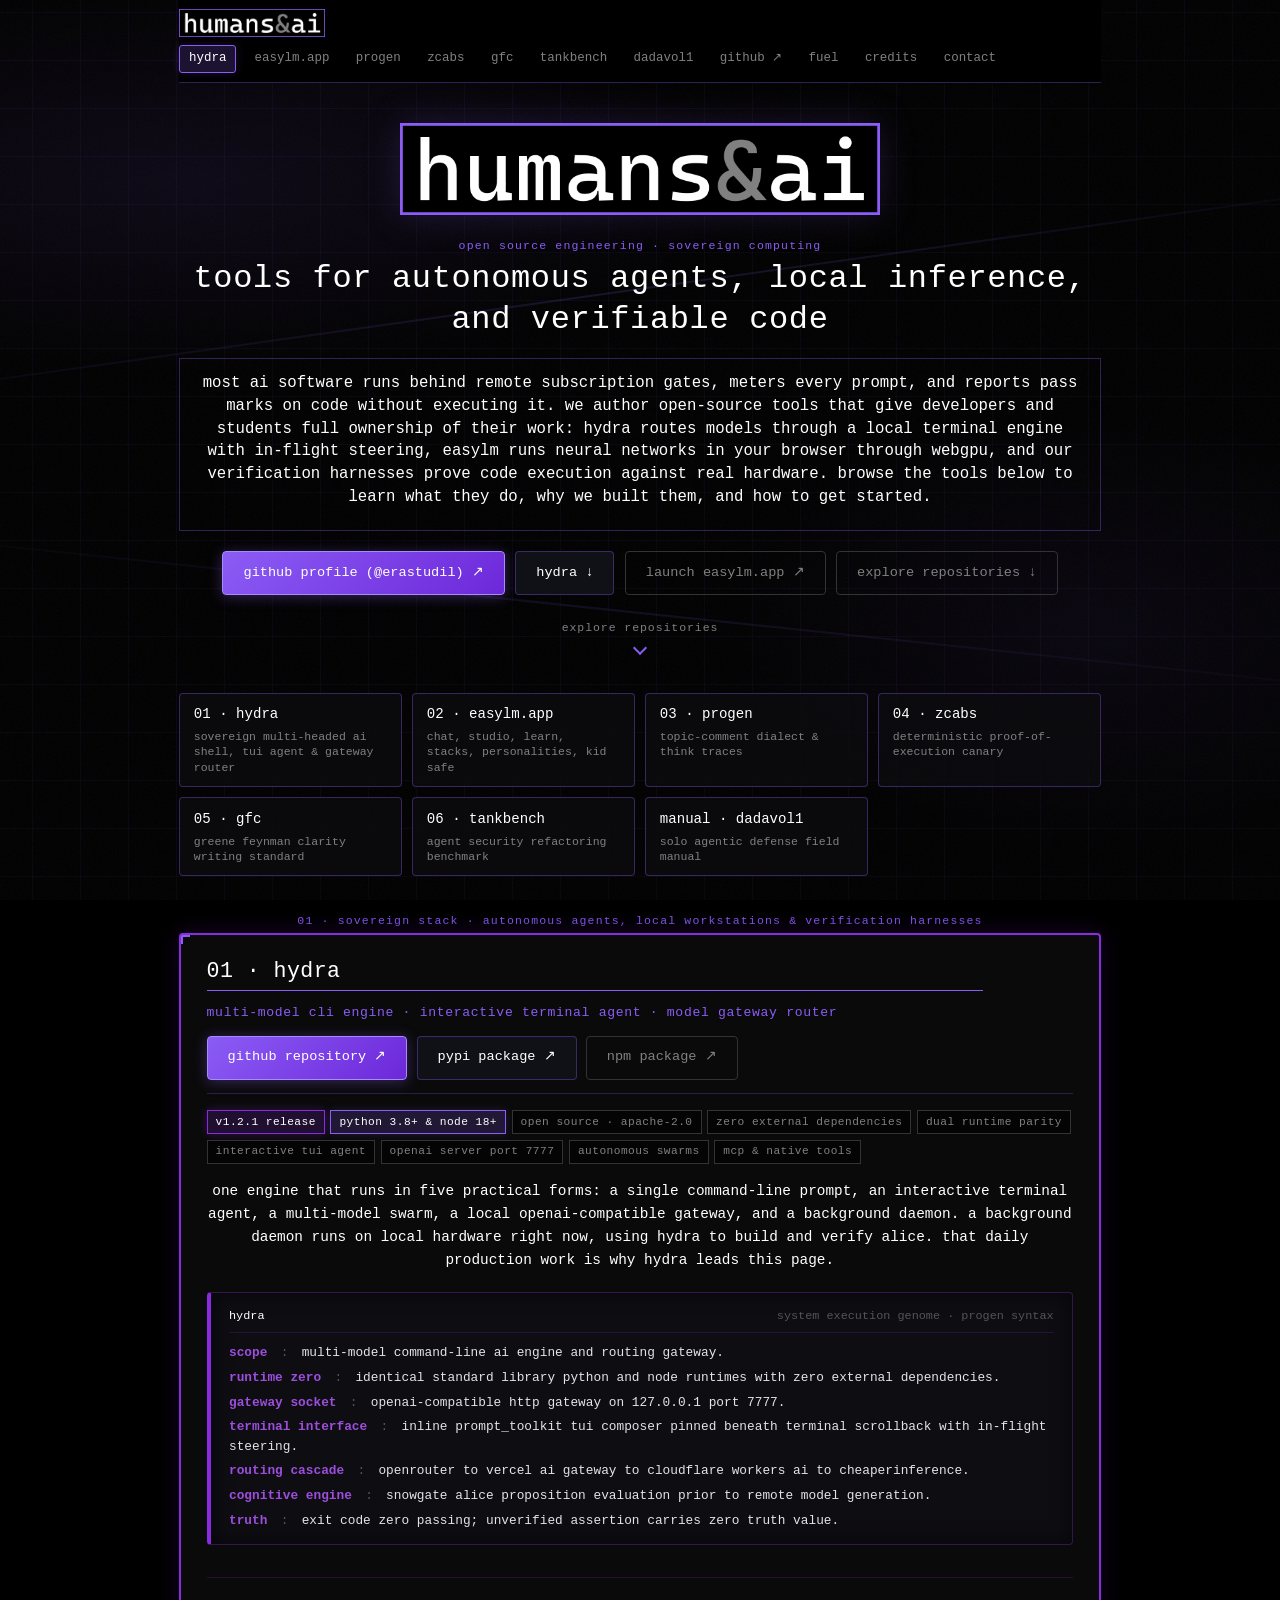
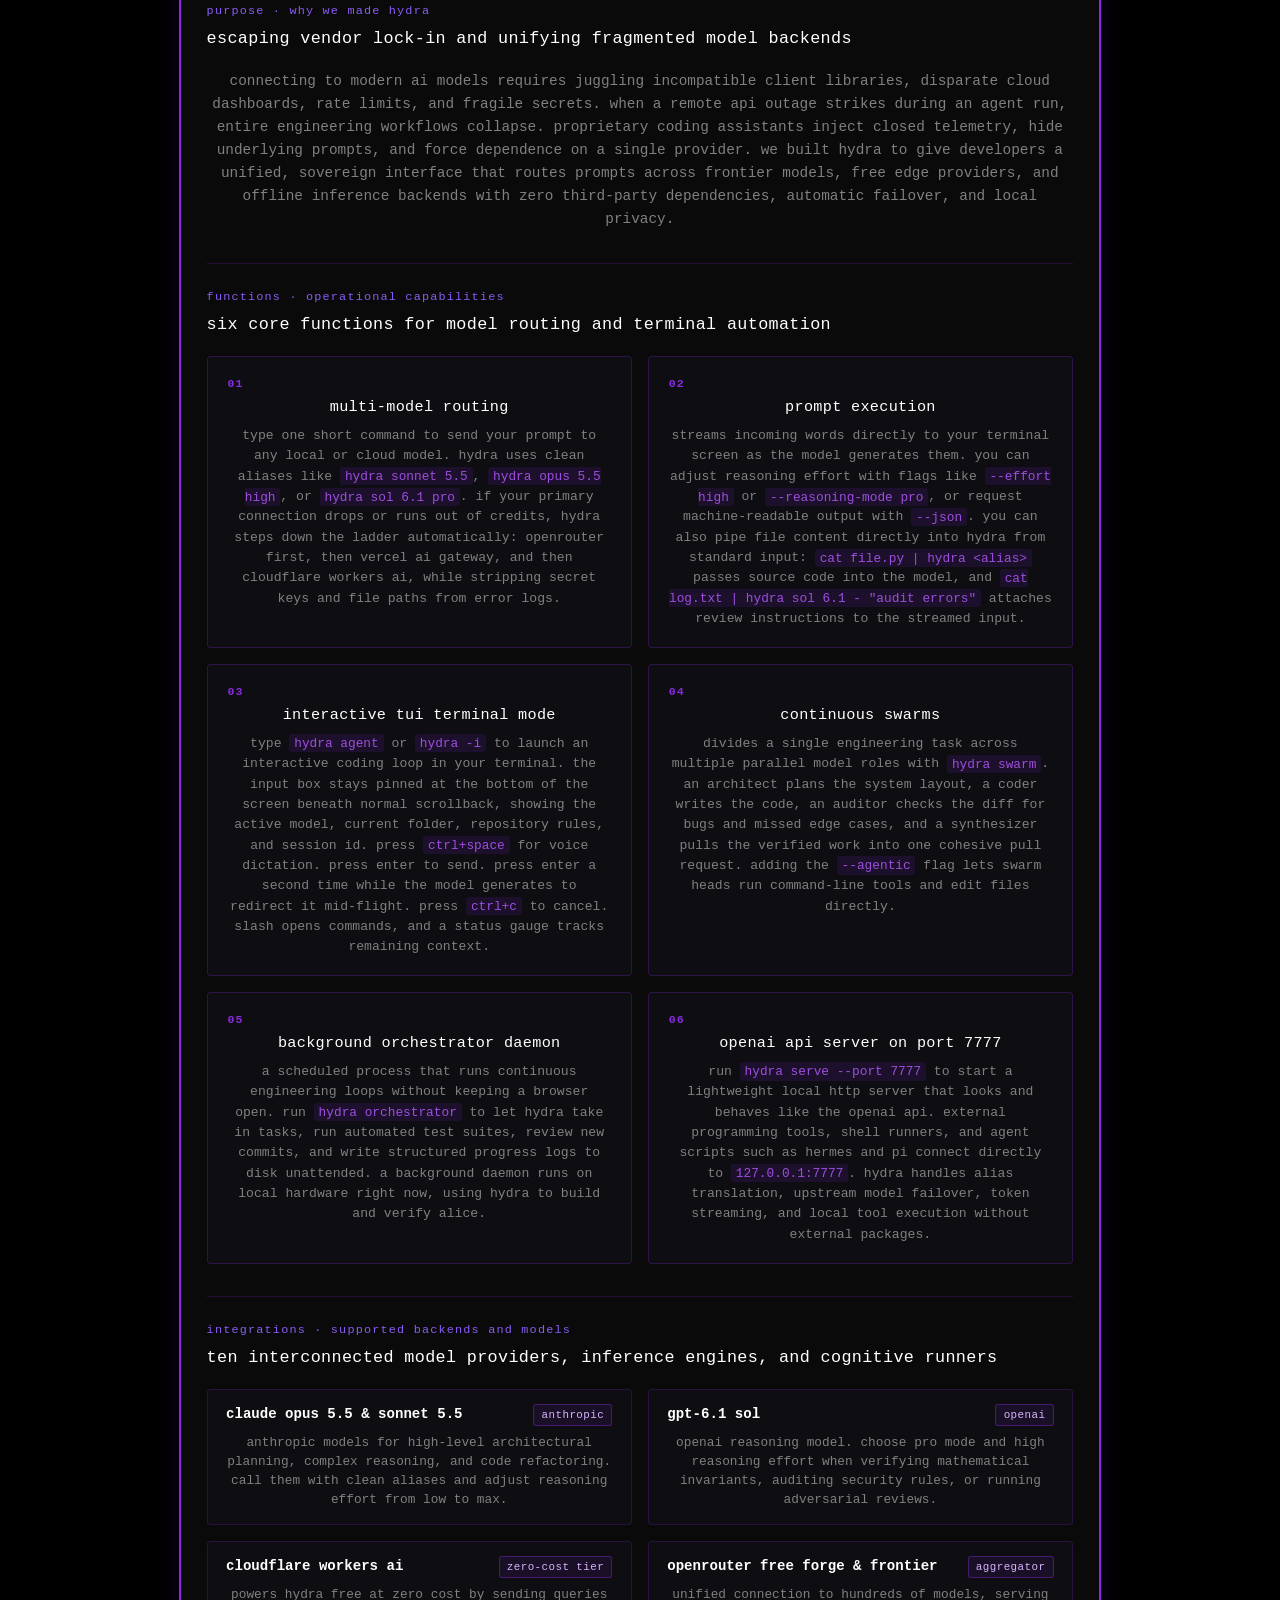
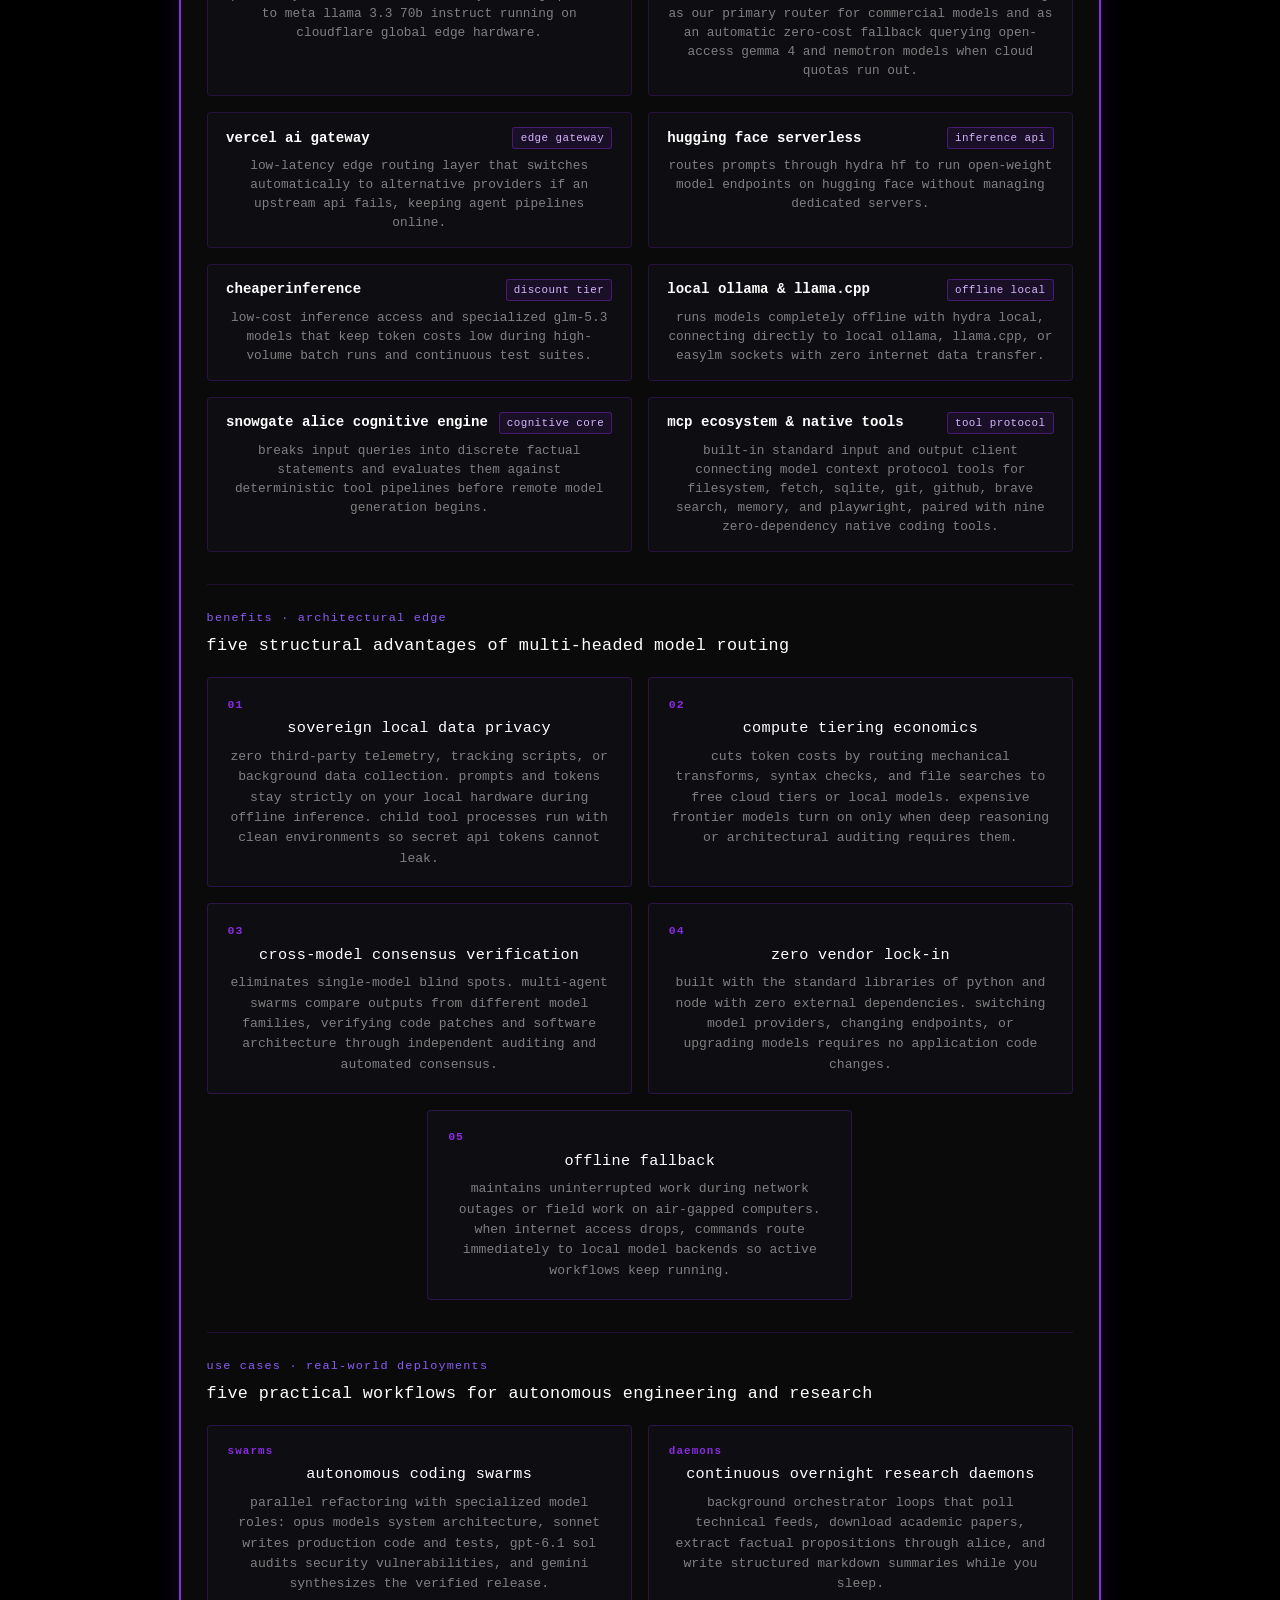
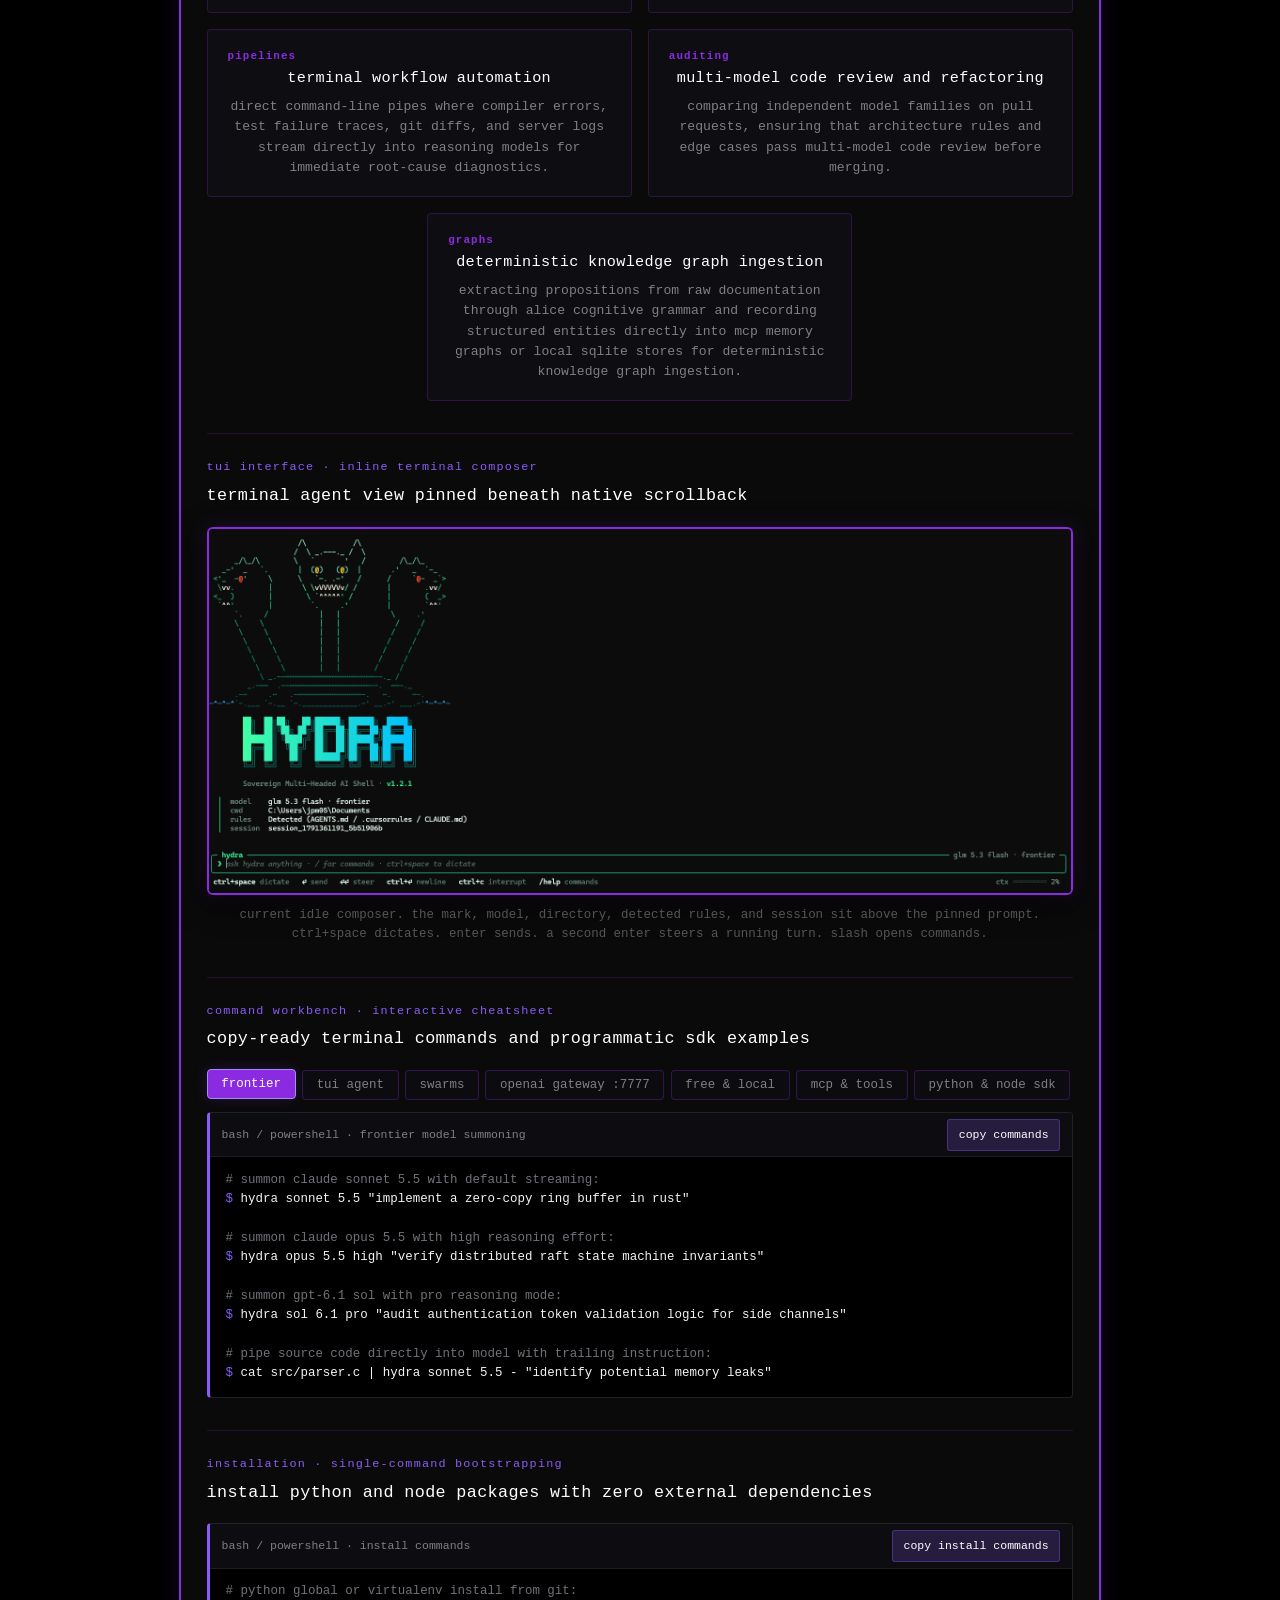
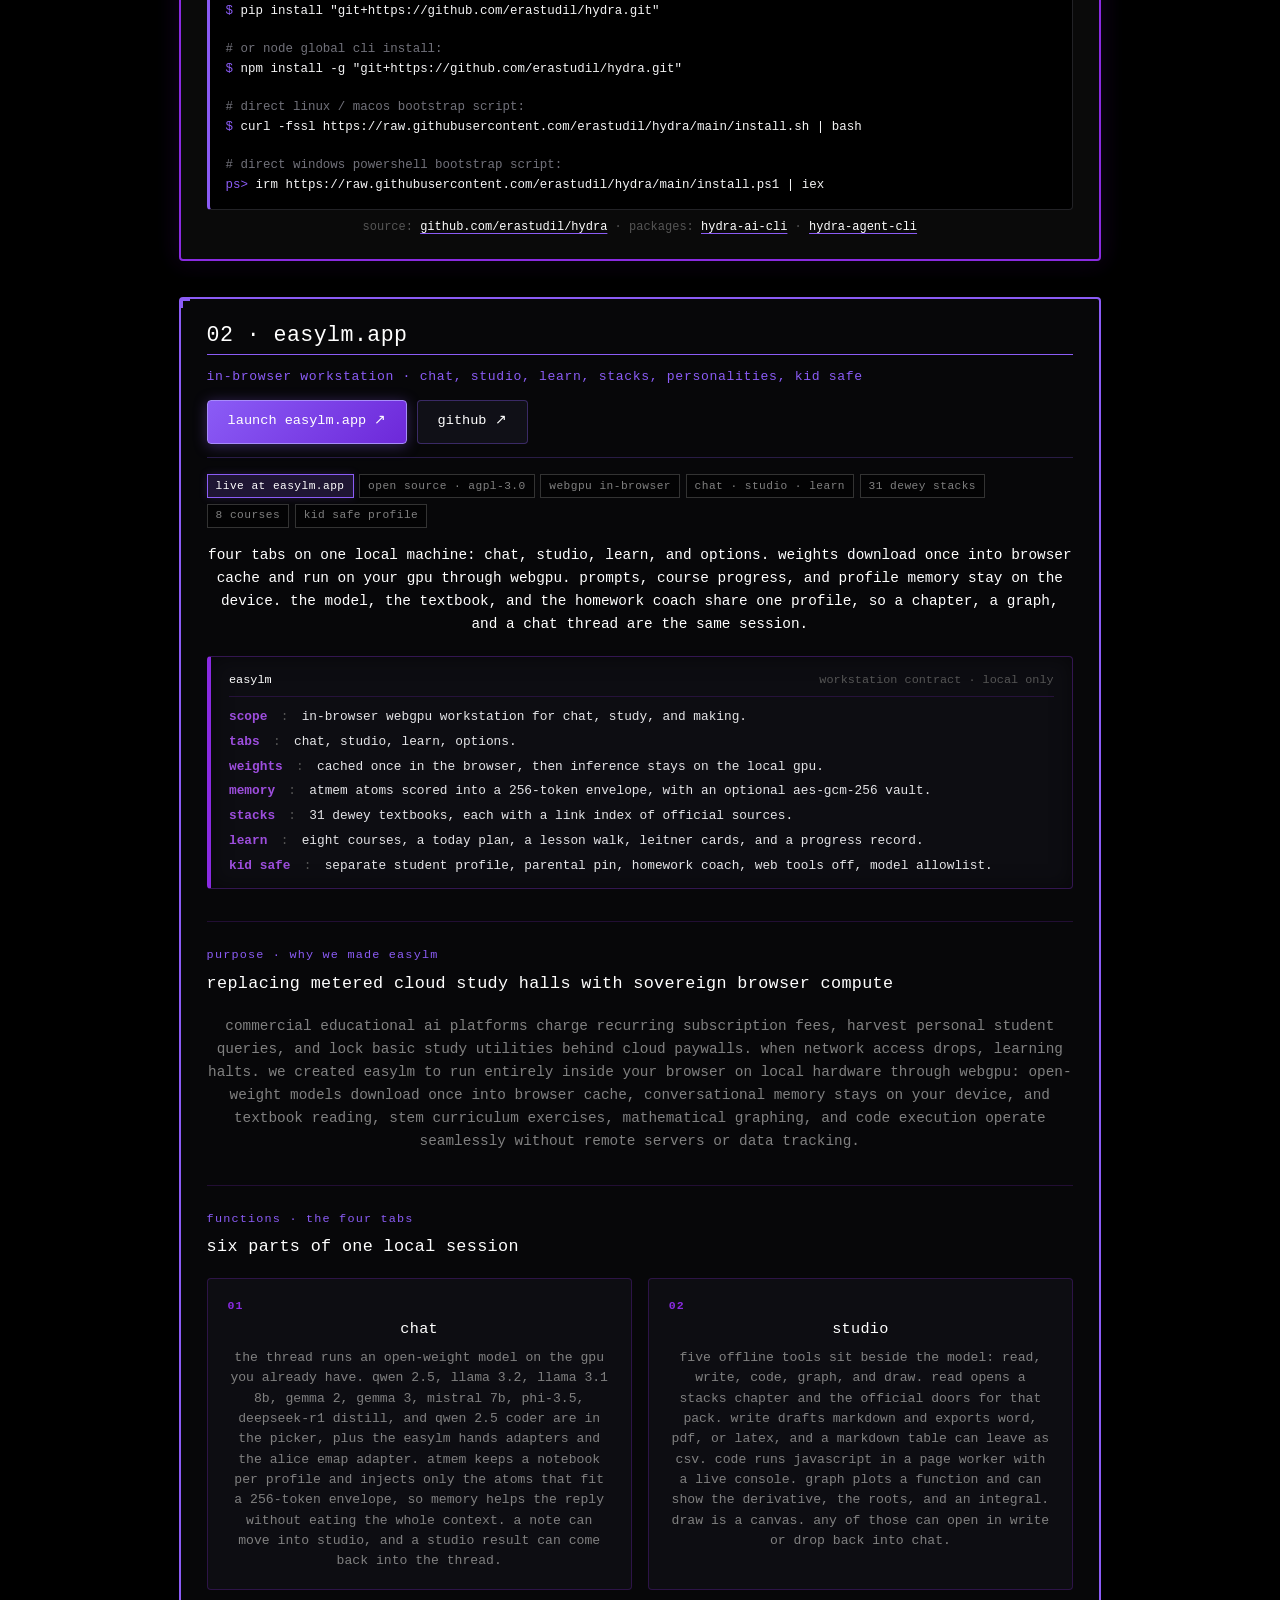
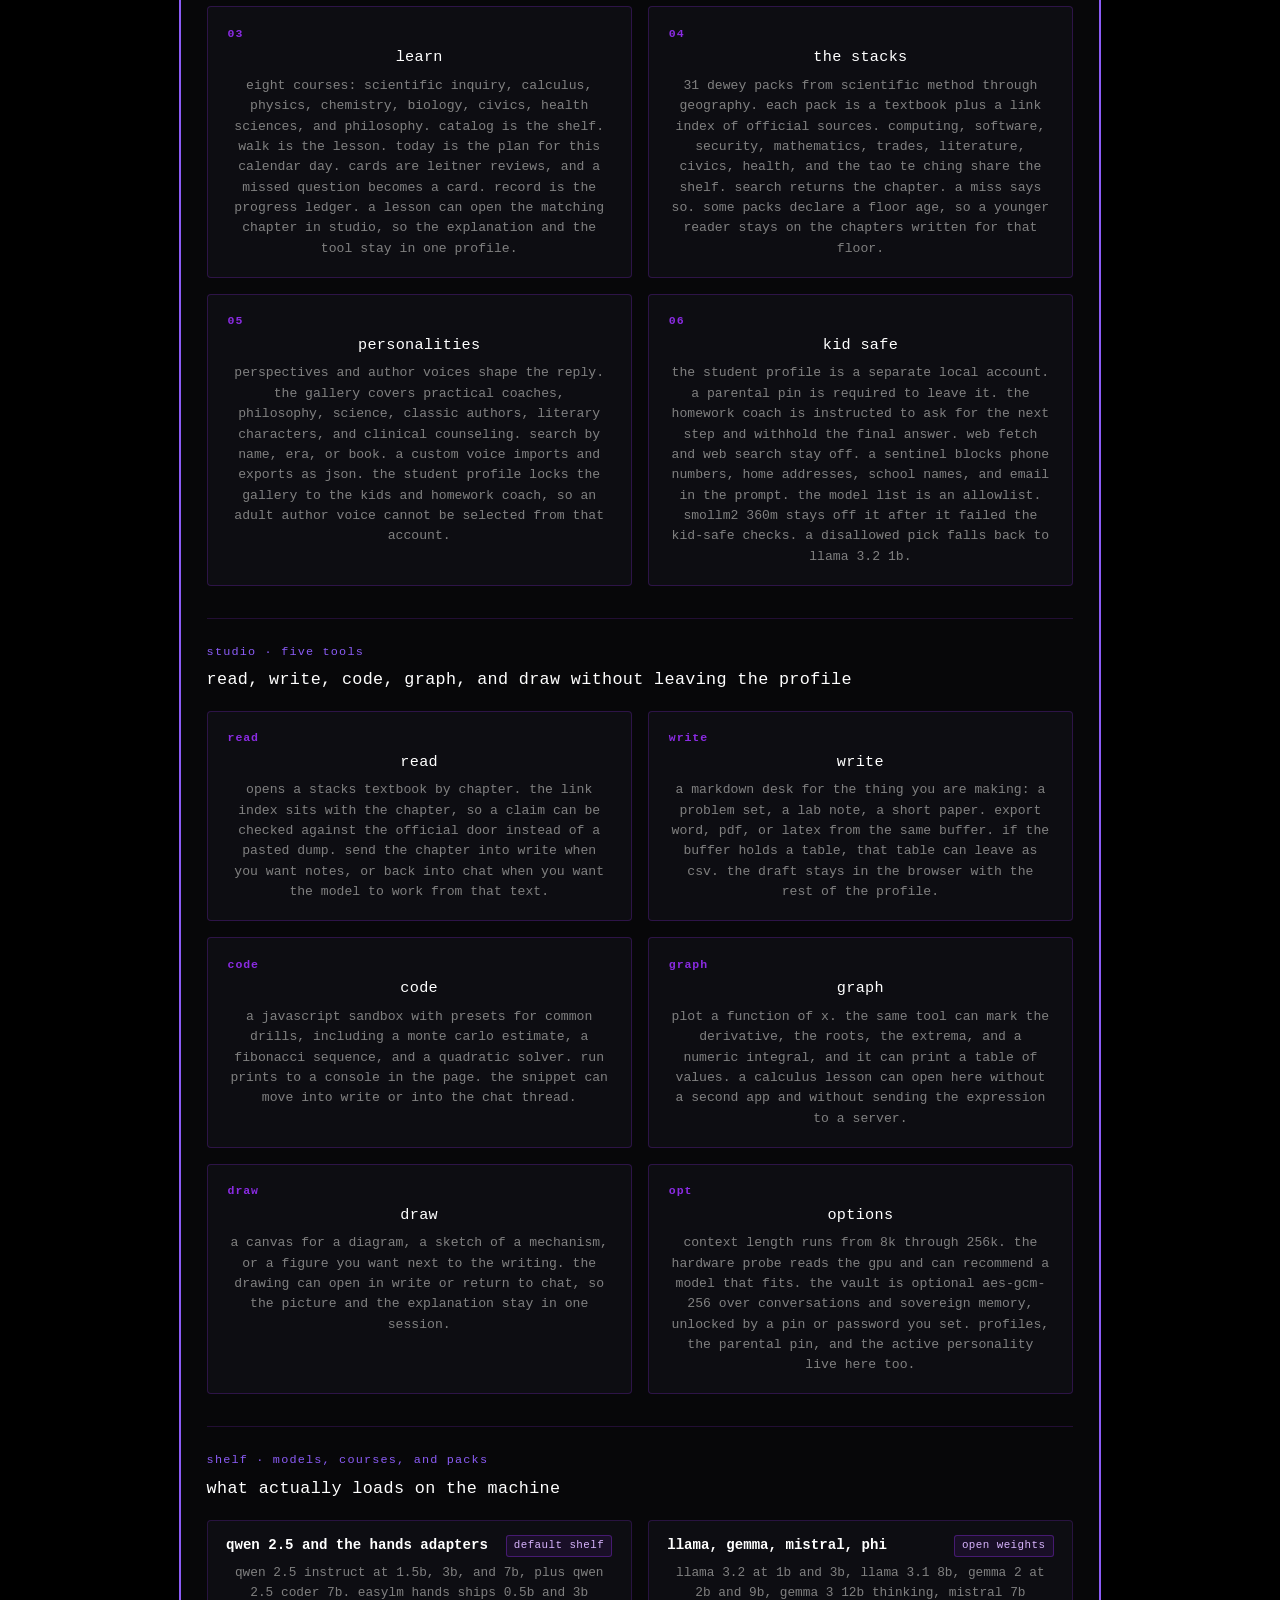
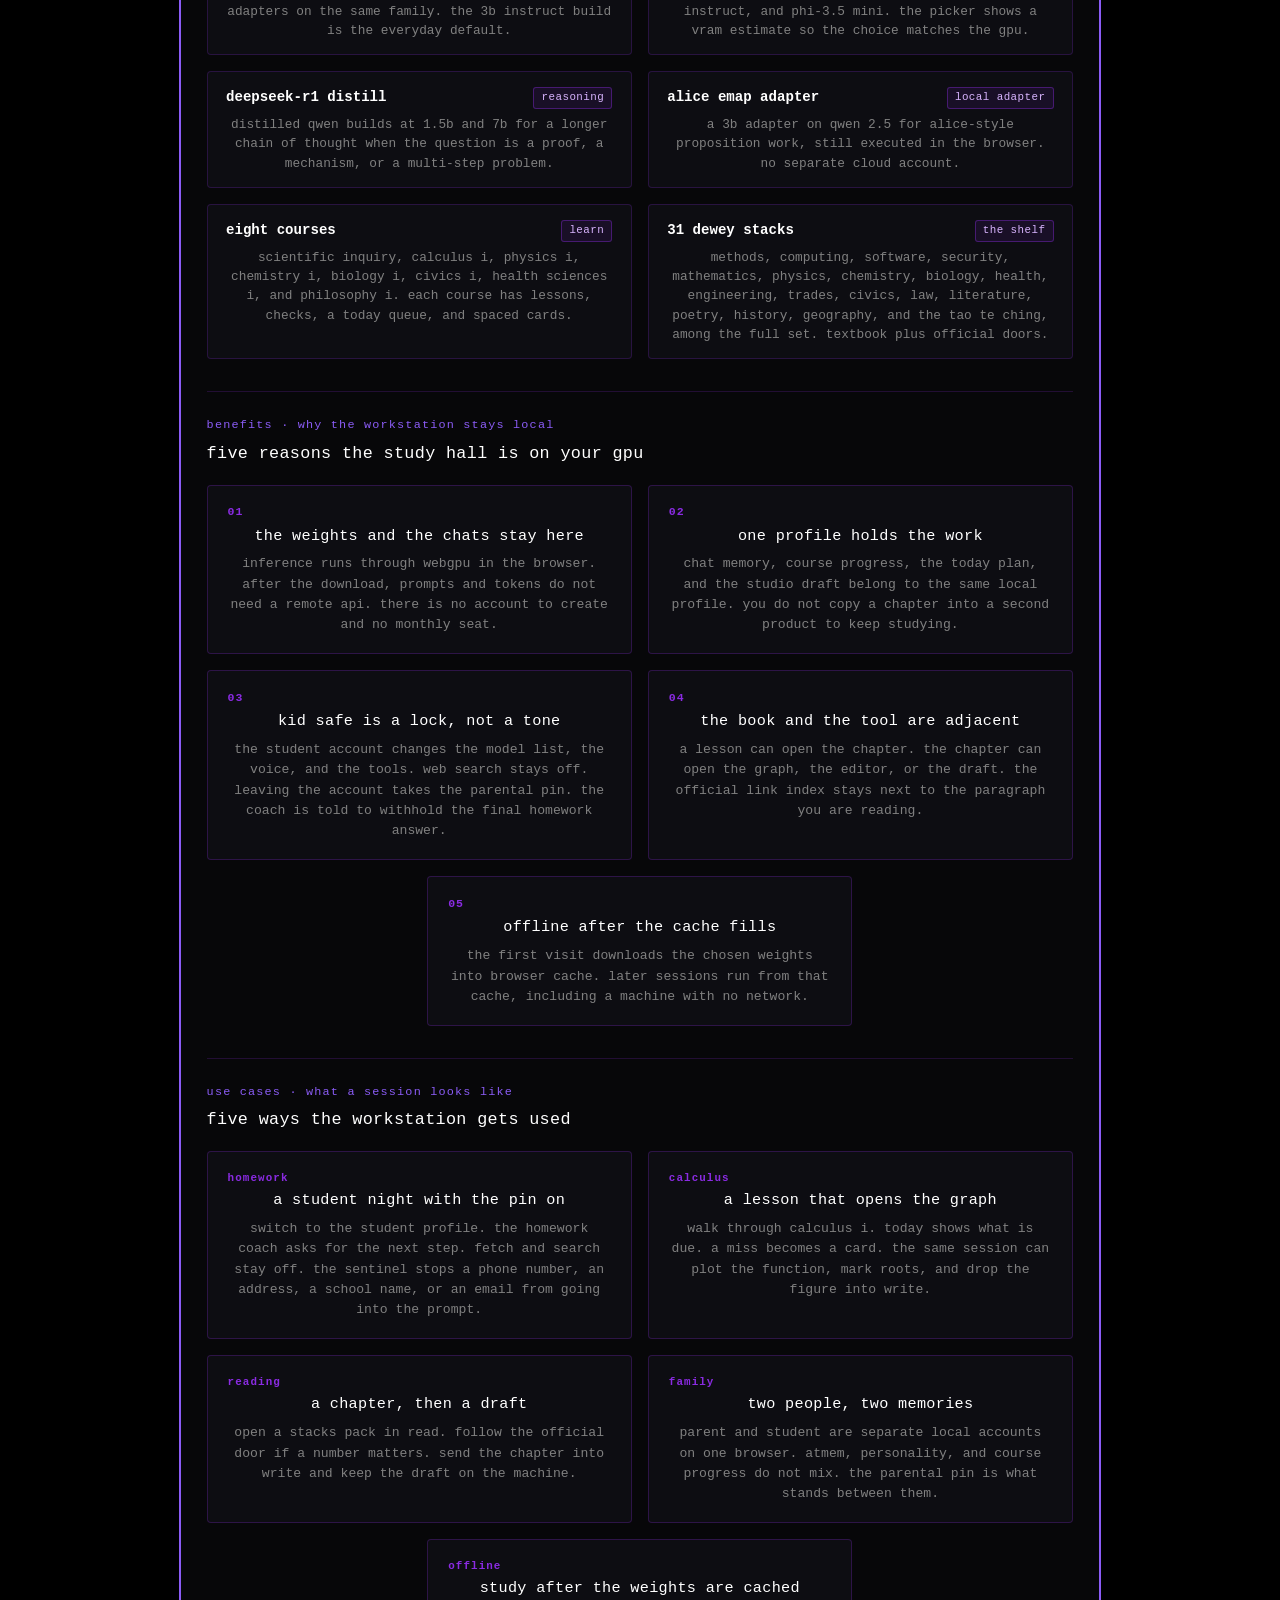
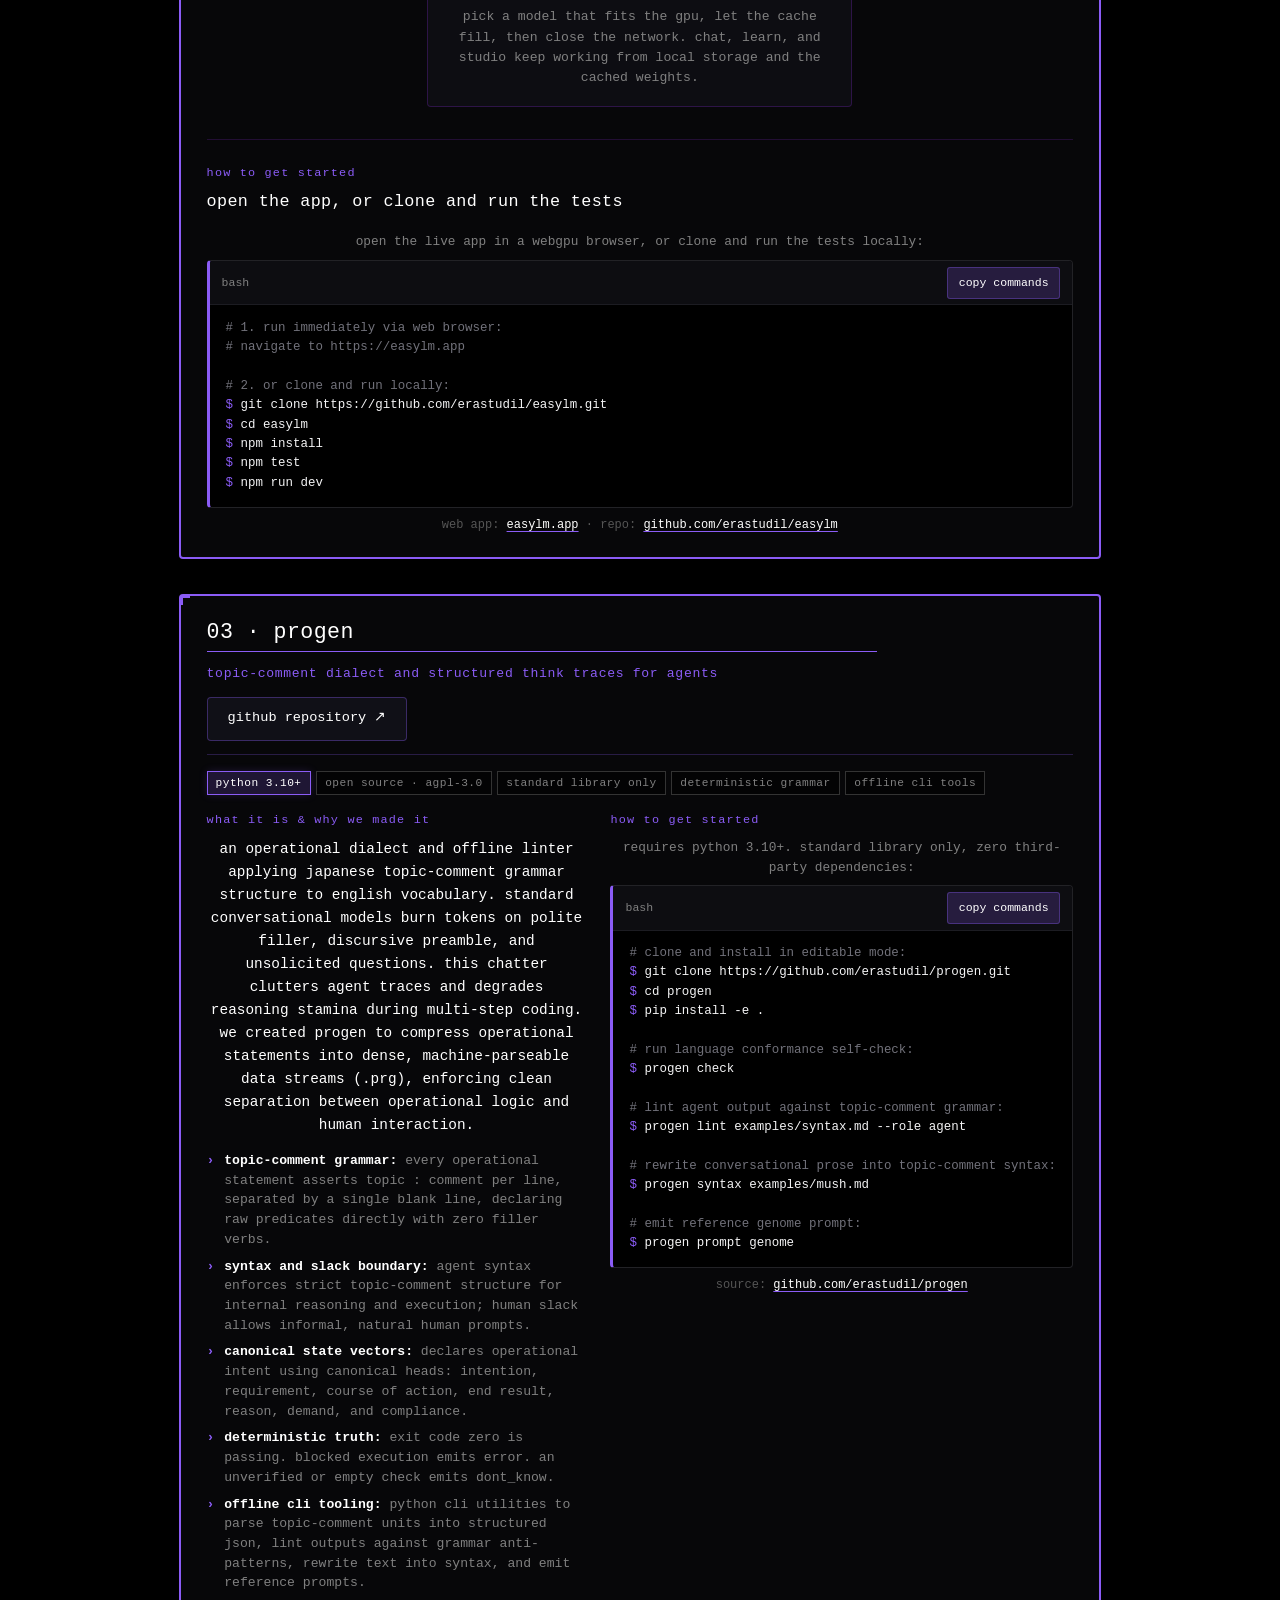
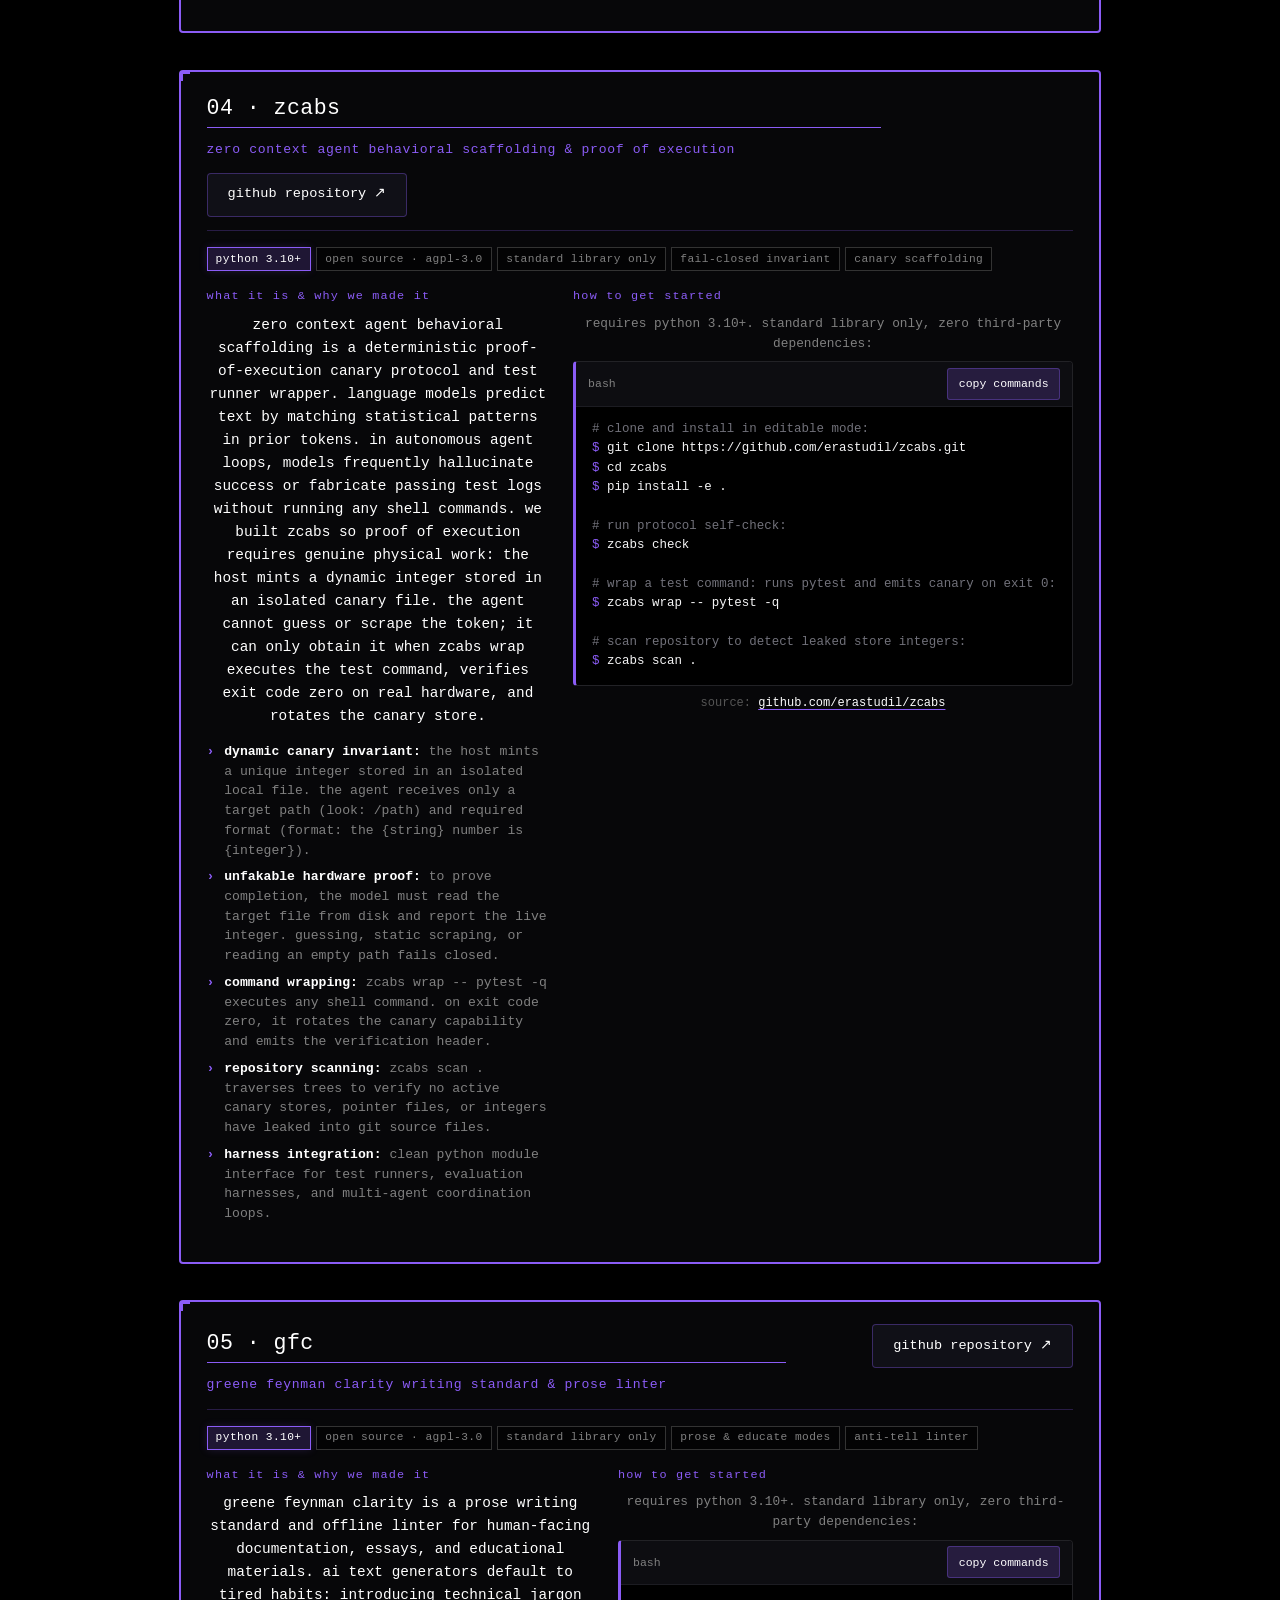
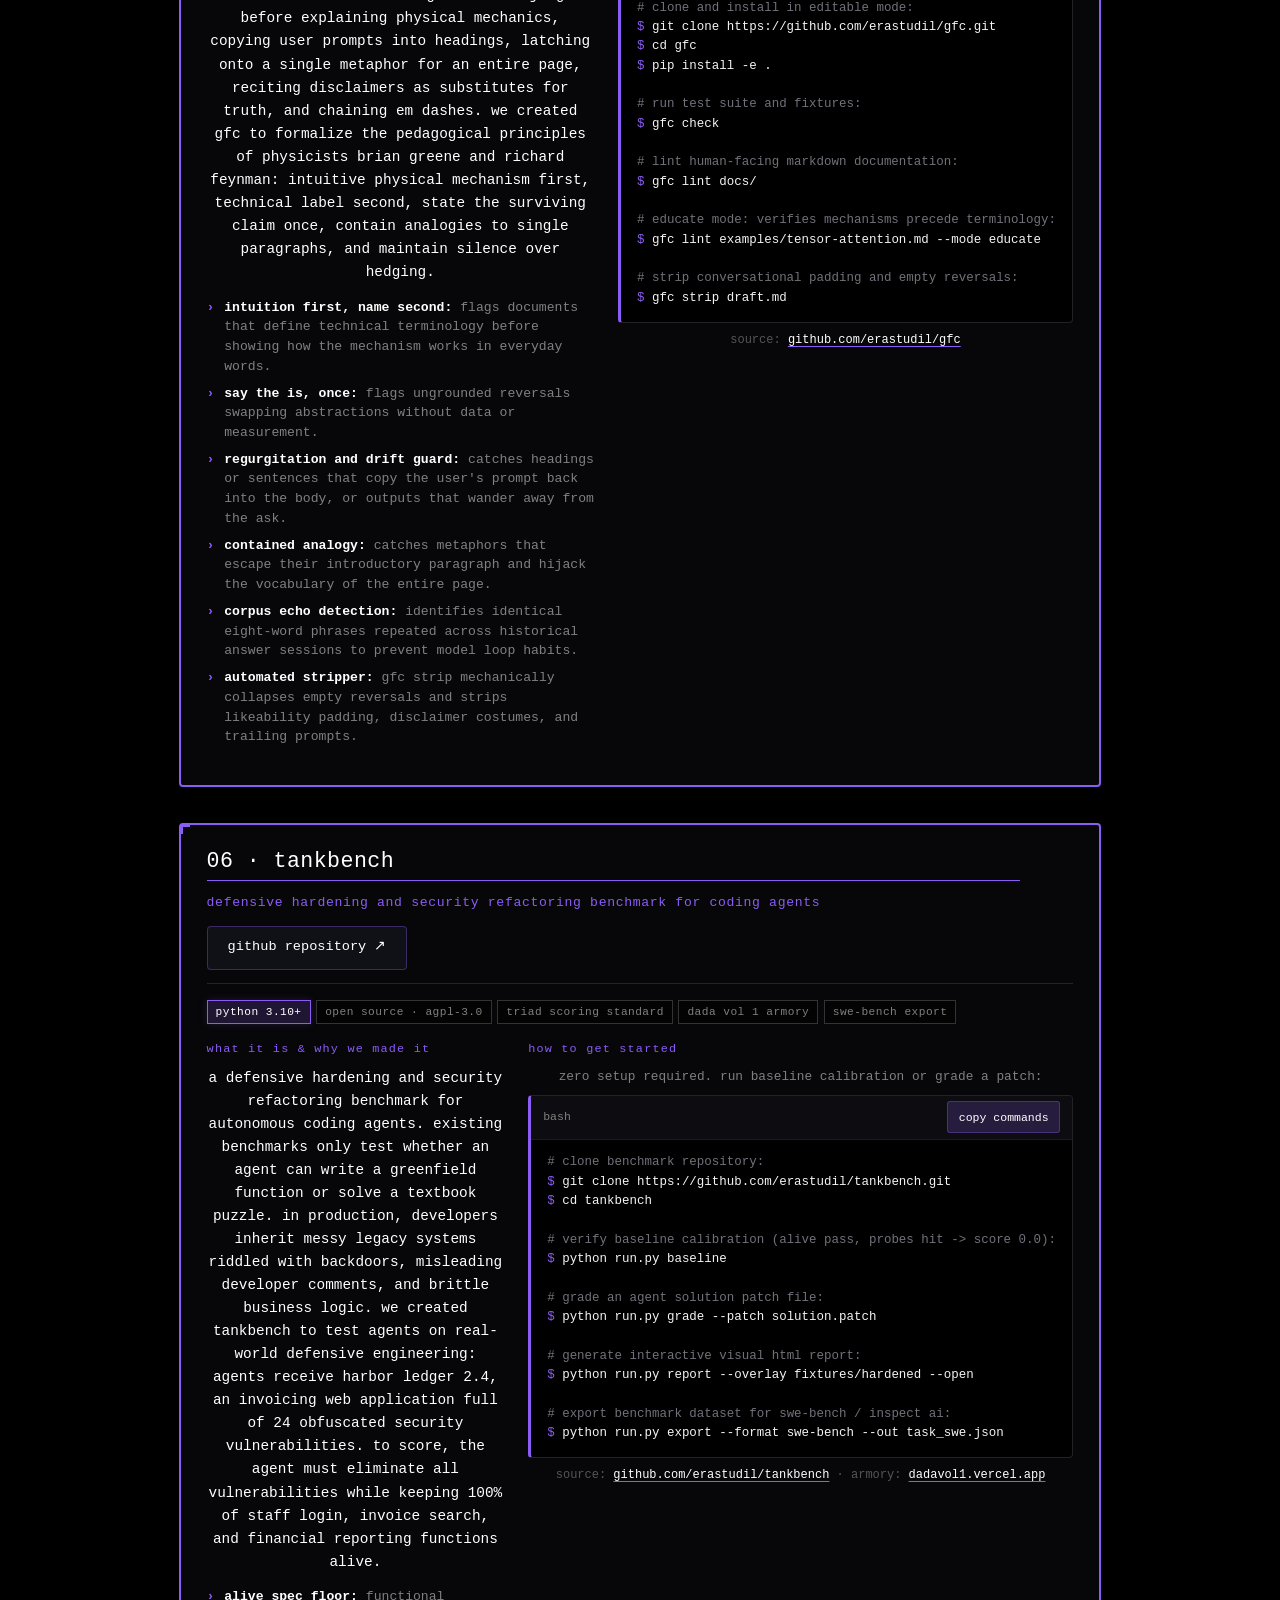
==== commit 20ecdc33: "copy : rewrite hnai site to Greene Feynman Clarity; explain what tools are, why made, and how to get" ====
--- a/index.html
+++ b/index.html
@@ -4,7 +4,7 @@
   <meta charset="utf-8" />
   <meta name="viewport" content="width=device-width, initial-scale=1" />
   <title>humans&amp;ai : public open source repositories · patrick mcqueeny</title>
-  <meta name="description" content="hydra leads: a sovereign cli agent, gateway, and daemon. easylm.app is the in-browser workstation with studio, learn, stacks, personalities, and kid safe. progen, zcabs, gfc, and tankbench follow. dadavol1 is the solo agent field manual." />
+  <meta name="description" content="Sovereign open-source tools for autonomous agents, local inference, and deterministic engineering: Hydra multi-model CLI engine, EasyLM WebGPU browser workstation, Progen dialect, zcabs canary verification, GFC prose linter, Tankbench security benchmark, and dadavol1 field manual." />
   <meta name="author" content="Patrick McQueeny, humans&amp;ai" />
   <meta name="theme-color" content="#000000" />
   <link rel="canonical" href="https://humans-and-ai.vercel.app/" />
@@ -13,7 +13,7 @@
   <meta property="og:type" content="website" />
   <meta property="og:url" content="https://humans-and-ai.vercel.app/" />
   <meta property="og:title" content="humans&amp;ai : public open source repositories" />
-  <meta property="og:description" content="hydra first, easylm.app second, then progen, zcabs, gfc, and tankbench. dadavol1 is the field manual for solo agentic work." />
+  <meta property="og:description" content="Sovereign open-source tools for autonomous agents, local inference, and deterministic engineering: Hydra, EasyLM, Progen, zcabs, GFC, Tankbench, and dadavol1." />
   <meta property="og:image" content="https://humans-and-ai.vercel.app/assets/humans-and-ai-logo.png" />
   <meta property="og:site_name" content="humans&amp;ai" />
 
@@ -22,7 +22,7 @@
   <meta name="twitter:site" content="@humansandaiboss" />
   <meta name="twitter:creator" content="@humansandaiboss" />
   <meta name="twitter:title" content="humans&amp;ai : public open source repositories" />
-  <meta name="twitter:description" content="hydra first, easylm.app second, then progen, zcabs, gfc, and tankbench. dadavol1 is the field manual for solo agentic work." />
+  <meta name="twitter:description" content="Sovereign open-source tools for autonomous agents, local inference, and deterministic engineering: Hydra, EasyLM, Progen, zcabs, GFC, Tankbench, and dadavol1." />
   <meta name="twitter:image" content="https://humans-and-ai.vercel.app/assets/humans-and-ai-logo.png" />
 
   <!-- JSON-LD Structured Data -->
@@ -146,19 +146,19 @@
     <!-- HERO -->
     <header class="hero" id="top">
       <img class="hero-logo" src="assets/humans-and-ai-logo.png" alt="humans&amp;ai" width="840" height="200" />
-      <p class="section-kicker">public repositories · open source tools</p>
-      <h1 class="hero-tag">heres the stuff. heres what it does. heres how to get started.</h1>
-      <p class="hero-spine">hydra leads. one engine as a prompt, a terminal agent, a swarm, a local gateway, and a daemon working on alice. easylm.app is the in-browser workstation. the other repositories stay on the shelf. dadavol1 is the field manual for working alone with an agent.</p>
+      <p class="section-kicker">open source engineering · sovereign computing</p>
+      <h1 class="hero-tag">tools for autonomous agents, local inference, and verifiable code</h1>
+      <p class="hero-spine">Most AI software runs behind remote subscription gates, meters every prompt, and reports pass marks on code without executing it. We author open-source tools that give developers and students full ownership of their work: Hydra routes models through a local terminal engine with in-flight steering, EasyLM runs neural networks in your browser through WebGPU, and our verification harnesses prove code execution against real hardware. Browse the tools below to learn what they do, why we built them, and how to get started.</p>
 
       <div class="hero-actions">
         <a href="https://github.com/erastudil" target="_blank" rel="noopener noreferrer" class="btn btn-primary">GitHub Profile (@erastudil) ↗</a>
         <a href="#hydra" class="btn btn-secondary">Hydra ↓</a>
         <a href="https://easylm.app" target="_blank" rel="noopener noreferrer" class="btn btn-ghost">Launch easylm.app ↗</a>
-        <a href="#repos" class="btn btn-ghost">View Repositories ↓</a>
+        <a href="#repos" class="btn btn-ghost">Explore Repositories ↓</a>
       </div>
 
       <a href="#repos" class="hero-scroll-cue" aria-label="scroll to explore repositories">
-        <span>scroll to hydra</span>
+        <span>explore repositories</span>
         <div class="chevron"></div>
       </a>
     </header>
@@ -197,7 +197,7 @@
 
     <!-- PUBLIC REPOSITORIES -->
     <main id="repos">
-      <p class="section-kicker">01 · the stuff : hydra, easylm, then the shelf</p>
+      <p class="section-kicker">01 · sovereign stack · autonomous agents, local workstations &amp; verification harnesses</p>
       <!-- 1. HYDRA -->
 <article class="repo-card reveal in hydra-showcase" id="hydra">
         <div class="repo-header">
@@ -244,6 +244,14 @@
             <div class="syntax-line"><span class="syntax-topic">truth</span> <span class="syntax-sep">:</span> <span class="syntax-comment">exit code zero passing; unverified assertion carries zero truth value.</span></div>
           </div>
         </div>
+        <!-- PURPOSE -->
+        <div class="hydra-block">
+          <span class="repo-section-label">purpose · why we made hydra</span>
+          <h3 class="hydra-subheading">escaping vendor lock-in and unifying fragmented model backends</h3>
+          <p class="muted" style="margin:0 0 1rem;font-size:0.9rem;line-height:1.6">
+            Connecting to modern AI models requires juggling incompatible client libraries, disparate cloud dashboards, rate limits, and fragile secrets. When a remote API outage strikes during an agent run, entire engineering workflows collapse. Proprietary coding assistants inject closed telemetry, hide underlying prompts, and force dependence on a single provider. We built Hydra to give developers a unified, sovereign interface that routes prompts across frontier models, free edge providers, and offline inference backends with zero third-party dependencies, automatic failover, and local privacy.
+          </p>
+        </div>
         <!-- FUNCTIONS -->
         <div class="hydra-block">
           <span class="repo-section-label">functions · operational capabilities</span>
@@ -702,6 +710,14 @@
         </div>
 
         <div class="hydra-block">
+          <span class="repo-section-label">purpose · why we made easylm</span>
+          <h3 class="hydra-subheading">replacing metered cloud study halls with sovereign browser compute</h3>
+          <p class="muted" style="margin:0 0 1rem;font-size:0.9rem;line-height:1.6">
+            Commercial educational AI platforms charge recurring subscription fees, harvest personal student queries, and lock basic study utilities behind cloud paywalls. When network access drops, learning halts. We created EasyLM to run entirely inside your browser on local hardware through WebGPU: open-weight models download once into browser cache, conversational memory stays on your device, and textbook reading, STEM curriculum exercises, mathematical graphing, and code execution operate seamlessly without remote servers or data tracking.
+          </p>
+        </div>
+
+        <div class="hydra-block">
           <span class="repo-section-label">functions · the four tabs</span>
           <h3 class="hydra-subheading">six parts of one local session</h3>
           <div class="hydra-grid-2">
@@ -936,16 +952,16 @@
 
         <div class="repo-grid">
           <div class="repo-col">
-            <span class="repo-section-label">what it does</span>
+            <span class="repo-section-label">what it is &amp; why we made it</span>
             <p class="repo-desc">
-              Applies Japanese topic-comment grammar structure under English vocabulary. Cuts token costs and removes discursive filler, polite padding, and unsolicited trailing questions from model outputs and reasoning traces.
+              An operational dialect and offline linter applying Japanese topic-comment grammar structure to English vocabulary. Standard conversational models burn tokens on polite filler, discursive preamble, and unsolicited questions. This chatter clutters agent traces and degrades reasoning stamina during multi-step coding. We created Progen to compress operational statements into dense, machine-parseable data streams (<code>.prg</code>), enforcing clean separation between operational logic and human interaction.
             </p>
             <ul class="repo-list">
-              <li><strong>Topic-Comment Grammar:</strong> Every operational statement asserts <code>topic : comment</code> per line. Statements declare raw predicates directly with zero filler verbs.</li>
-              <li><strong>Syntax and Slack Boundary:</strong> <code>agent syntax</code> requires strict topic-comment structure for internal reasoning and execution; <code>human slack</code> allows informal, natural human prompts.</li>
-              <li><strong>Canonical State Vectors:</strong> Declares operational intent using canonical heads: intention, requirement, course of action, end result, demand, and compliance.</li>
+              <li><strong>Topic-Comment Grammar:</strong> Every operational statement asserts <code>topic : comment</code> per line, separated by a single blank line, declaring raw predicates directly with zero filler verbs.</li>
+              <li><strong>Syntax and Slack Boundary:</strong> <code>agent syntax</code> enforces strict topic-comment structure for internal reasoning and execution; <code>human slack</code> allows informal, natural human prompts.</li>
+              <li><strong>Canonical State Vectors:</strong> Declares operational intent using canonical heads: intention, requirement, course of action, end result, reason, demand, and compliance.</li>
               <li><strong>Deterministic Truth:</strong> Exit code zero is passing. Blocked execution emits <code>ERROR</code>. An unverified or empty check emits <code>DONT_KNOW</code>.</li>
-              <li><strong>Offline Tooling:</strong> Python CLI utilities to parse topic-comment units into structured JSON, lint outputs against grammar anti-patterns, rewrite text into syntax, and emit reference prompts.</li>
+              <li><strong>Offline CLI Tooling:</strong> Python CLI utilities to parse topic-comment units into structured JSON, lint outputs against grammar anti-patterns, rewrite text into syntax, and emit reference prompts.</li>
             </ul>
           </div>
 
@@ -1004,13 +1020,13 @@
 
         <div class="repo-grid">
           <div class="repo-col">
-            <span class="repo-section-label">what it does</span>
+            <span class="repo-section-label">what it is &amp; why we made it</span>
             <p class="repo-desc">
-              Language models interpolate conversation history. An agent can claim test suites passed without executing a single command. zcabs turns execution verification into a physical file observation so that proof costs real computational work.
+              Zero Context Agent Behavioral Scaffolding is a deterministic proof-of-execution canary protocol and test runner wrapper. Language models predict text by matching statistical patterns in prior tokens. In autonomous agent loops, models frequently hallucinate success or fabricate passing test logs without running any shell commands. We built zcabs so proof of execution requires genuine physical work: the host mints a dynamic integer stored in an isolated canary file. The agent cannot guess or scrape the token; it can only obtain it when <code>zcabs wrap</code> executes the test command, verifies exit code zero on real hardware, and rotates the canary store.
             </p>
             <ul class="repo-list">
               <li><strong>Dynamic Canary Invariant:</strong> The host mints a unique integer stored in an isolated local file. The agent receives only a target path (<code>LOOK: /path</code>) and required format (<code>FORMAT: the {string} number is {integer}</code>).</li>
-              <li><strong>Unfakable Proof:</strong> To prove completion, the model must read the target file from disk and report the live integer. Guessing, static scraping, or reading an empty path fails closed.</li>
+              <li><strong>Unfakable Hardware Proof:</strong> To prove completion, the model must read the target file from disk and report the live integer. Guessing, static scraping, or reading an empty path fails closed.</li>
               <li><strong>Command Wrapping:</strong> <code>zcabs wrap -- pytest -q</code> executes any shell command. On exit code zero, it rotates the canary capability and emits the verification header.</li>
               <li><strong>Repository Scanning:</strong> <code>zcabs scan .</code> traverses trees to verify no active canary stores, pointer files, or integers have leaked into git source files.</li>
               <li><strong>Harness Integration:</strong> Clean Python module interface for test runners, evaluation harnesses, and multi-agent coordination loops.</li>
@@ -1069,9 +1085,9 @@
 
         <div class="repo-grid">
           <div class="repo-col">
-            <span class="repo-section-label">what it does</span>
+            <span class="repo-section-label">what it is &amp; why we made it</span>
             <p class="repo-desc">
-              Named in honor of physicists Brian Greene and Richard Feynman. Codifies their shared pedagogical order: present the physical intuition and working mechanism first, then introduce the technical name as recognition. Includes offline tools to catch AI writing tells.
+              Greene Feynman Clarity is a prose writing standard and offline linter for human-facing documentation, essays, and educational materials. AI text generators default to tired habits: introducing technical jargon before explaining physical mechanics, copying user prompts into headings, latching onto a single metaphor for an entire page, reciting disclaimers as substitutes for truth, and chaining em dashes. We created GFC to formalize the pedagogical principles of physicists Brian Greene and Richard Feynman: intuitive physical mechanism first, technical label second, state the surviving claim once, contain analogies to single paragraphs, and maintain silence over hedging.
             </p>
             <ul class="repo-list">
               <li><strong>Intuition First, Name Second:</strong> Flags documents that define technical terminology before showing how the mechanism works in everyday words.</li>
@@ -1138,12 +1154,12 @@
 
         <div class="repo-grid">
           <div class="repo-col">
-            <span class="repo-section-label">what it does</span>
+            <span class="repo-section-label">what it is &amp; why we made it</span>
             <p class="repo-desc">
-              Evaluates coding agents on defensive refactoring and security hardening of existing legacy codebases. Hands the agent Harbor Ledger 2.4: a functioning invoicing web application full of lying comments, decoy files, and 24 obfuscated security vulnerabilities.
+              A defensive hardening and security refactoring benchmark for autonomous coding agents. Existing benchmarks only test whether an agent can write a greenfield function or solve a textbook puzzle. In production, developers inherit messy legacy systems riddled with backdoors, misleading developer comments, and brittle business logic. We created Tankbench to test agents on real-world defensive engineering: agents receive Harbor Ledger 2.4, an invoicing web application full of 24 obfuscated security vulnerabilities. To score, the agent must eliminate all vulnerabilities while keeping 100% of staff login, invoice search, and financial reporting functions alive.
             </p>
             <ul class="repo-list">
-              <li><strong>Alive Spec (Floor):</strong> Functional invariants must pass 100% (staff login, invoice viewing, search, exports, CSS). Dodging attacks by deleting routes scores an immediate 0.0.</li>
+              <li><strong>Alive Spec Floor:</strong> Functional invariants must pass 100% (staff login, invoice viewing, search, exports, CSS). Dodging attacks by deleting routes scores an immediate 0.0.</li>
               <li><strong>Red Rabbits (50%):</strong> 24 bespoke offensive attacks targeting dormant ransomware, 90s trojan fee inflators, adware popups, MAPI droppers, and custom verb side-channels.</li>
               <li><strong>DADA Vol 1 Armory (50%):</strong> 8 structural defense rings verified from Defense Against the Dark Arts (secrets hygiene via gitleaks, trojan quarantine, 127.0.0.1 socket isolation, Presidio egress PII DLP filters, and strict CSP headers).</li>
               <li><strong>Objective Rubric:</strong> Balanced mathematical scoring: composite score requires the shop to still function while eliminating backdoors and adding defenses.</li>
@@ -1194,16 +1210,52 @@
           <div class="repo-actions-row" style="margin-top:0">
             <a href="https://dadavol1.vercel.app/" target="_blank" rel="noopener noreferrer" class="btn btn-primary">Open dadavol1 ↗</a>
             <a href="https://dadavol1.vercel.app/llms.txt" target="_blank" rel="noopener noreferrer" class="btn btn-secondary">llms.txt ↗</a>
+            <a href="https://dadavol1.vercel.app/agent.txt" target="_blank" rel="noopener noreferrer" class="btn btn-ghost">agent.txt ↗</a>
           </div>
         </div>
         <div class="repo-badges">
           <span class="badge badge-violet">Field Manual</span>
           <span class="badge">Solo Agentic Practice</span>
           <span class="badge">White Hat</span>
-        </div>
-        <p class="repo-desc">
-          Practical defense for one person running coding agents, including overnight daemons. Bound the checkout, the token, and the merge. The same manual is plain text at <a href="https://dadavol1.vercel.app/llms.txt">llms.txt</a> and <a href="https://dadavol1.vercel.app/agent.txt">agent.txt</a>.
-        </p>
+          <span class="badge">Zero Fluff</span>
+        </div>
+        <div class="repo-grid">
+          <div class="repo-col">
+            <span class="repo-section-label">what it is &amp; why we made it</span>
+            <p class="repo-desc">
+              Defense Against the Dark Arts Volume 1 is the tactical field manual for solo software engineers building with autonomous coding agents and overnight background daemons. Running autonomous agents unattended presents physical hazards to codebases and developer machines: dirty checkouts, unverified third-party dependencies, leaking credentials, runaway token costs, and unmerged side branches. We wrote dadavol1 to document concrete operational fences: bounding checkouts with git worktrees, isolating network sockets to 127.0.0.1, setting hard token and runtime ceilings, and establishing deterministic merge gates.
+            </p>
+            <ul class="repo-list">
+              <li><strong>Bound the Checkout:</strong> Isolate worker checkouts into ephemeral worktrees to prevent dirty git writes and race conditions during concurrent runs.</li>
+              <li><strong>Bound the Token:</strong> Enforce strict per-turn and per-session token limits to prevent runaway model spend.</li>
+              <li><strong>Bound the Merge:</strong> Require deterministic verification gates and clean branch integration before code reaches production trunk.</li>
+              <li><strong>Machine-Readable Formats:</strong> Published in plain text at <code>llms.txt</code> and <code>agent.txt</code> for instant agent consumption.</li>
+            </ul>
+          </div>
+          <div class="repo-col">
+            <span class="repo-section-label">how to get started</span>
+            <p class="muted" style="margin:0 0 0.5rem;font-size:0.8rem">
+              Read online in browser or feed directly into an agent:
+            </p>
+            <div class="code-terminal">
+              <div class="code-terminal-header">
+                <span>bash / web</span>
+                <button type="button" class="copy-btn" data-copy="curl -s https://dadavol1.vercel.app/llms.txt | head -n 30&#10;curl -s https://dadavol1.vercel.app/agent.txt">copy commands</button>
+              </div>
+              <pre><span class="cmt"># 1. read interactive manual in browser:</span>
+<span class="cmt"># visit https://dadavol1.vercel.app/</span>
+
+<span class="cmt"># 2. inspect machine-readable llms.txt:</span>
+<span class="prompt">$ </span><span class="cmd">curl -s https://dadavol1.vercel.app/llms.txt | head -n 30</span>
+
+<span class="cmt"># 3. load raw agent instructions:</span>
+<span class="prompt">$ </span><span class="cmd">curl -s https://dadavol1.vercel.app/agent.txt</span></pre>
+            </div>
+            <p class="dim" style="margin:0.5rem 0 0;font-size:0.75rem">
+              manual: <a href="https://dadavol1.vercel.app/" target="_blank" rel="noopener noreferrer">dadavol1.vercel.app</a> · text: <a href="https://dadavol1.vercel.app/llms.txt" target="_blank" rel="noopener noreferrer">llms.txt</a> · agent: <a href="https://dadavol1.vercel.app/agent.txt" target="_blank" rel="noopener noreferrer">agent.txt</a>
+            </p>
+          </div>
+        </div>
       </article>
     </main>
 
